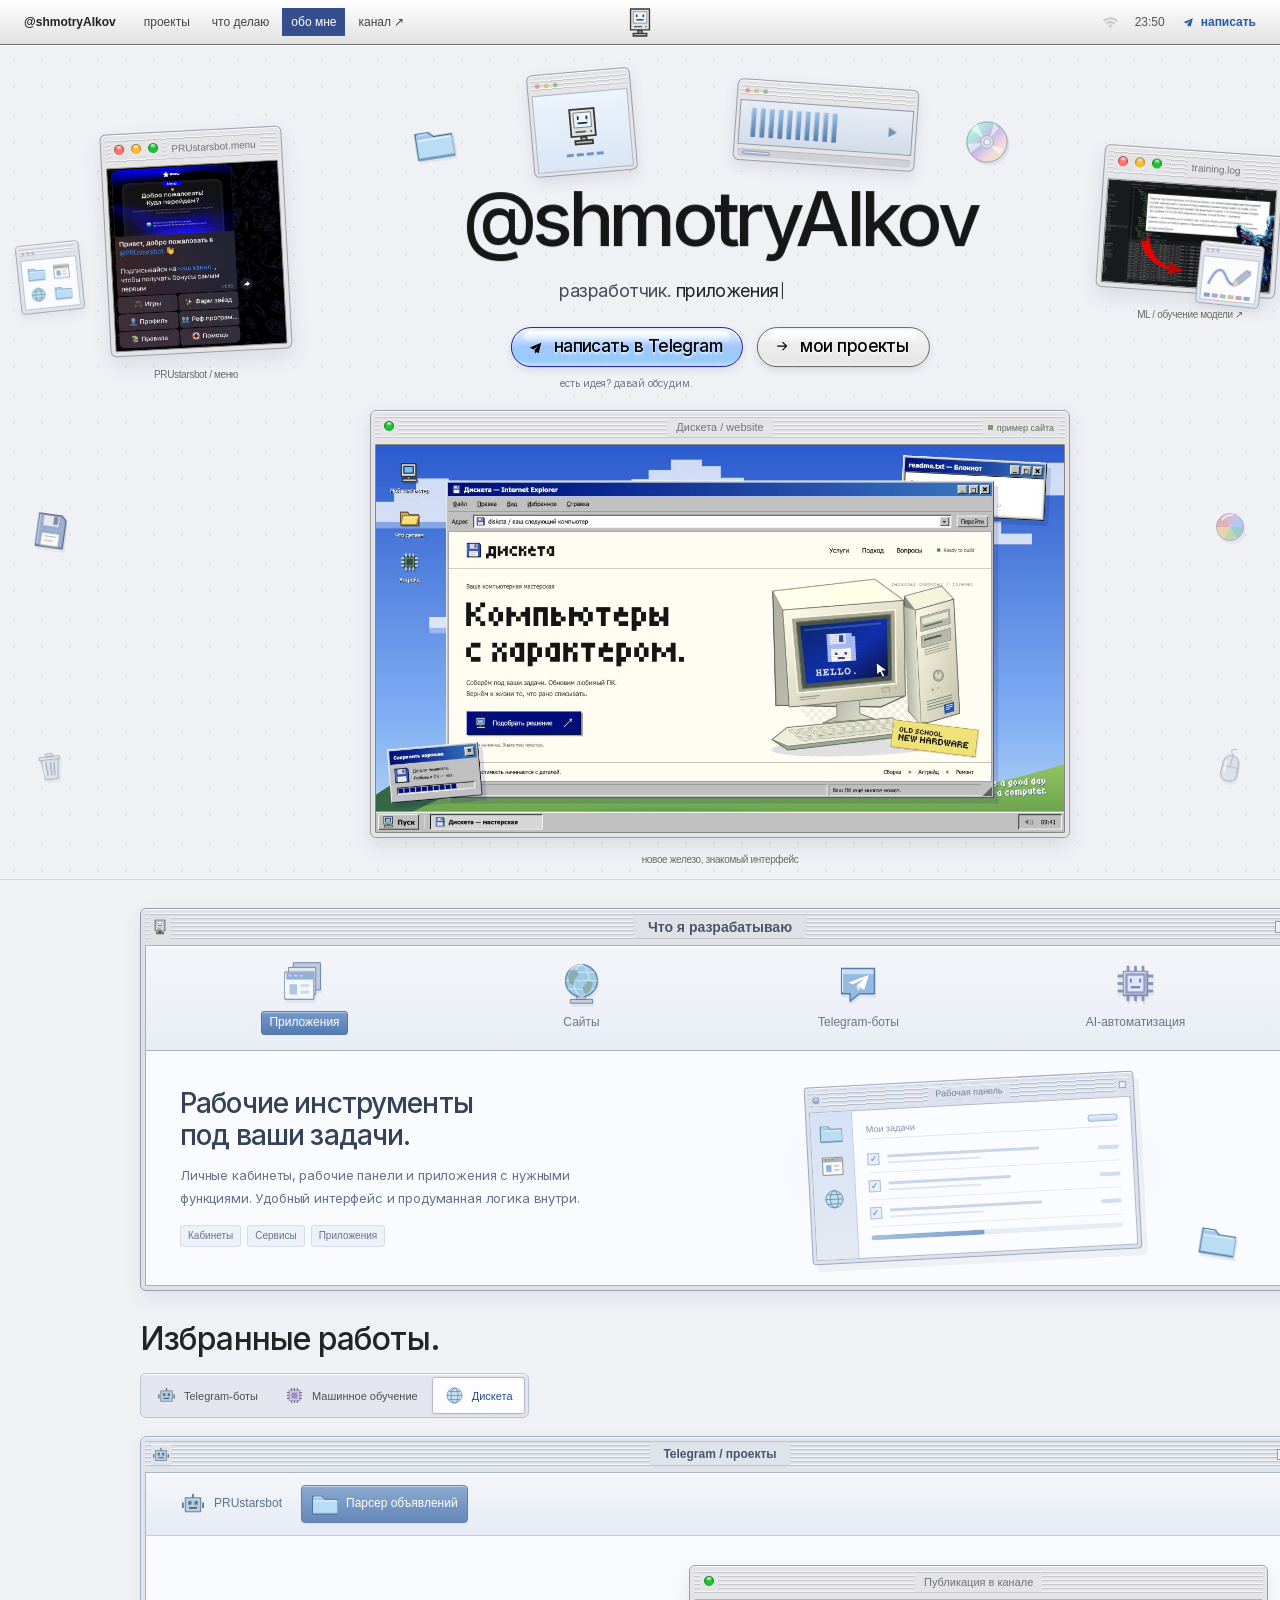
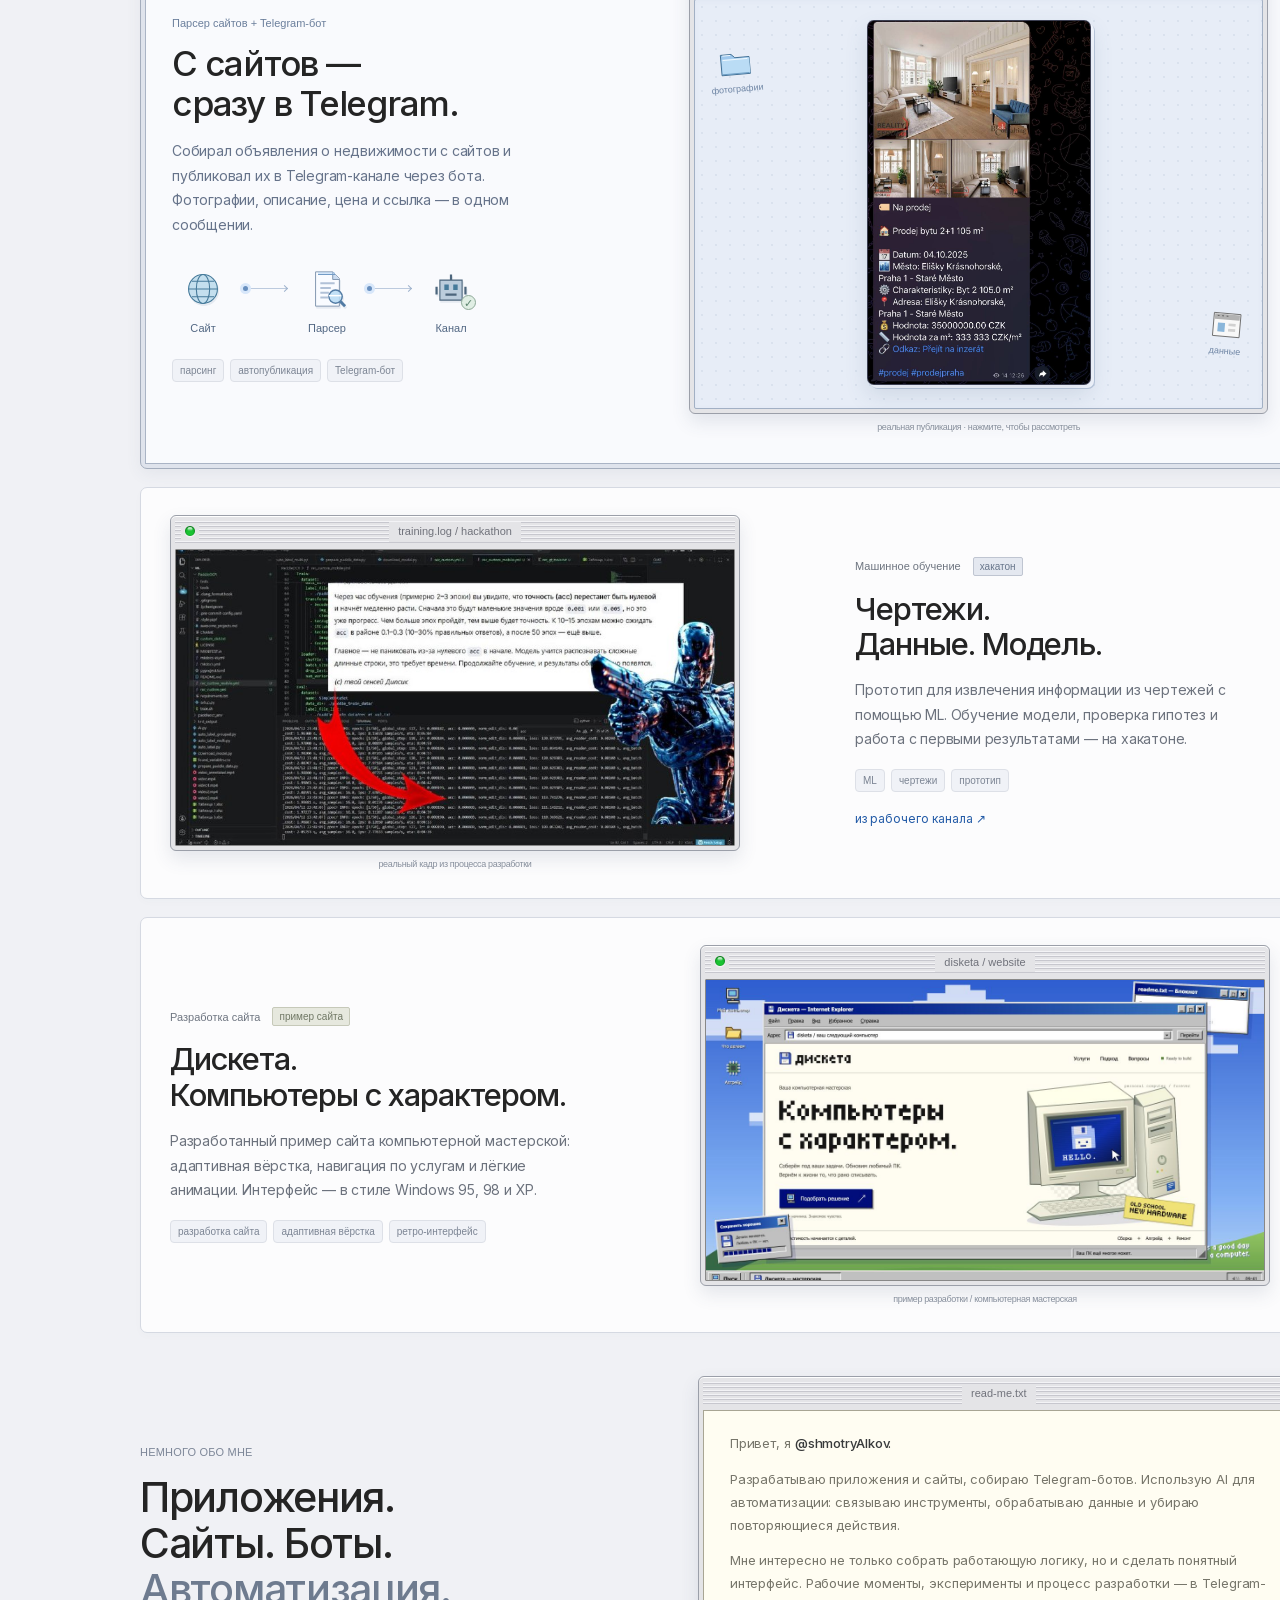
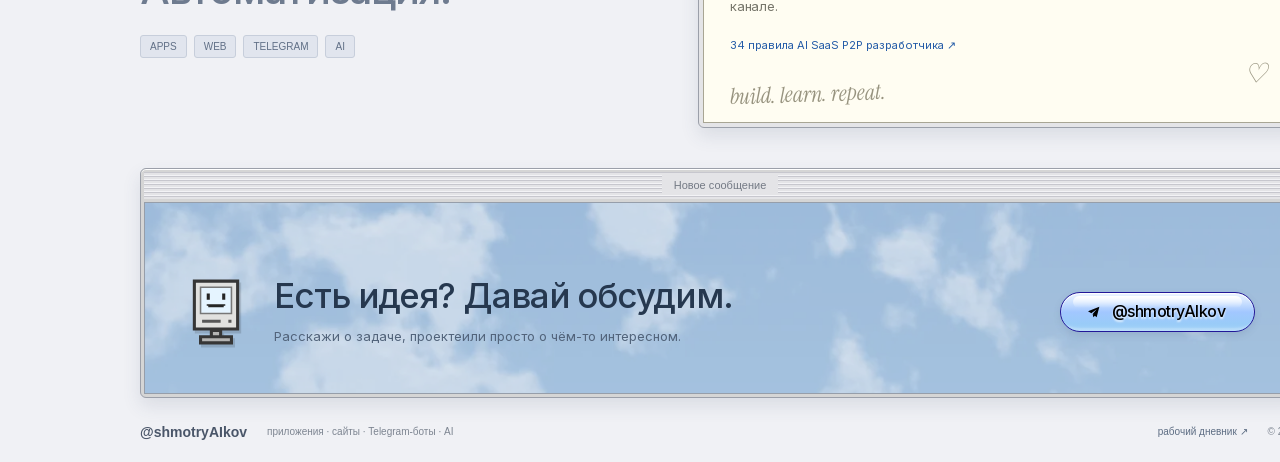
==== index.html @ 0debf9dc "Add listing parser to Telegram portfolio section" ====
<!doctype html>
<html lang="ru" class="inter_c15e96cb-module__0bjUvq__variable geist_mono_42eec60-module__Gb1_vG__variable instrument_serif_a12e2dce-module__PQFJYW__variable">
<head><meta charset="utf-8"><meta name="viewport" content="width=device-width,initial-scale=1"><meta name="theme-color" content="#e7e9ee"><title>@shmotryAIkov — разработчик</title><meta name="description" content="@shmotryAIkov — разработчик приложений, сайтов, Telegram-ботов и AI-автоматизаций. Работы, рабочие кадры и контакты."><link rel="icon" href="assets/dev-mark.svg"><link rel="stylesheet" href="style.css"><link rel="stylesheet" href="portfolio.css?v=telegram-parser"><script>document.documentElement.classList.add('js-reveal');setTimeout(()=>{if(!document.documentElement.dataset.ready)document.documentElement.classList.remove('js-reveal')},3000)</script></head>
<body>
<svg width="0" height="0" aria-hidden="true" style="position:absolute"><defs><symbol id="telegram" viewBox="0 0 24 24"><path d="m3 11 17-7-4 16-6-5 6-7-8 6z" fill="currentColor"/><path d="m10 15 1 5 3-3" fill="currentColor"/></symbol><symbol id="arrow" viewBox="0 0 24 24"><path d="M5 12h14m-6-6 6 6-6 6" fill="none" stroke="currentColor" stroke-width="1.7"/></symbol><symbol id="code" viewBox="0 0 48 31"><path d="m15 7-8 8 8 8m18-16 8 8-8 8M28 3l-8 25" fill="none" stroke="currentColor" stroke-width="3" stroke-linecap="round" stroke-linejoin="round"/></symbol><symbol id="happy-mac" viewBox="0 0 40 44"><path d="M6 2h28v31H6z" fill="#e1e1df" stroke="#363636" stroke-width="2"/><path d="M10 6h20v17H10z" fill="#e5f4ff" stroke="#777"/><path d="M15 10v4m10-4v4m-10 4h10m-10-1v1m10-1v1" stroke="#252525" stroke-width="2"/><path d="M11 28h12m5 0h2" stroke="#575757" stroke-width="2"/><path d="M17 34h6v4h-6zM10 38h20v4H10z" fill="#b4b4b3" stroke="#363636" stroke-width="2"/></symbol><symbol id="mac-folder" viewBox="0 0 36 32"><path d="M2 6h12l4 4h16v19H2z" fill="#9ec8ed" stroke="#38688d"/><path d="M3 11h31v17H3z" fill="#badcf5"/><path d="M4 12h28M4 7h9" stroke="#f3fbff"/><path d="M3 28h30" stroke="#6899c0"/></symbol><symbol id="app-icon" viewBox="0 0 36 32"><path d="M3 3h30v26H3z" fill="#f8f8f8" stroke="#666"/><path d="M4 4h28v6H4z" fill="#b2b2b2"/><path d="M7 6h2m3 0h2m3 0h2" stroke="#555"/><path d="M8 14h8v10H8z" fill="#8ab6da"/><path d="M20 14h8v3h-8zm0 6h8v3h-8z" fill="#d1d1d1"/></symbol><symbol id="web-icon" viewBox="0 0 36 32"><circle cx="18" cy="16" r="13" fill="#c4dfee" stroke="#477b9b"/><ellipse cx="18" cy="16" rx="6" ry="13" fill="none" stroke="#477b9b"/><path d="M5 16h26M8 9h20M8 23h20" stroke="#477b9b"/></symbol><symbol id="bot-icon" viewBox="0 0 36 32"><path d="M8 8h20v18H8z" fill="#bbccdc" stroke="#4c657c"/><path d="M18 3v5M5 14v7m26-7v7" stroke="#4c657c" stroke-width="2"/><path d="M12 12h4v5h-4zm8 0h4v5h-4z" fill="#477b9b"/><path d="M13 21h10" stroke="#4c657c" stroke-width="2"/></symbol><symbol id="ai-icon" viewBox="0 0 36 32"><path d="M9 7h18v18H9z" fill="#cec8e5" stroke="#736592"/><path d="M13 11h10v10H13z" fill="#9b8ebd"/><path d="M13 3v4m5-4v4m5-4v4M13 25v4m5-4v4m5-4v4M5 11h4m-4 5h4m-4 5h4m18-10h4m-4 5h4m-4 5h4" stroke="#736592" stroke-width="2"/></symbol><symbol id="service-apps-icon" viewBox="0 0 48 48"><path d="M12 5h29v29H12z" fill="#bdcbe0" stroke="#6b81a3"/><path d="M7 10h29v29H7z" fill="#e1e5ee" stroke="#768aa8"/><path d="M3 15h31v29H3z" fill="#f5f7fc" stroke="#617b9f"/><path d="M4 16h29v7H4z" fill="#91afd8"/><path d="M7 19h3m3 0h3m3 0h3" stroke="#eaf2ff"/><path d="M8 28h8v11H8z" fill="#aec6e5"/><path d="M20 28h9v3h-9zm0 7h9v3h-9z" fill="#cfd9e8"/><path d="M4 16v26" stroke="#fff"/></symbol>
<symbol id="service-web-icon" viewBox="0 0 48 48"><path d="M19 35h9v6h-9zM12 41h24v4H12z" fill="#c7cfdb" stroke="#6c829e"/><circle cx="24" cy="21" r="17" fill="#9fcae8" stroke="#6284ab" stroke-width="1.5"/><ellipse cx="24" cy="21" rx="8" ry="17" fill="none" stroke="#e2f2fc"/><path d="M7 21h34M10 12h28M10 30h28" stroke="#d4eafb"/><path d="m13 9 6 1 2 5-4 4-1 7-5-2-1-8zm18 12 5 2-2 8-6 5-3-7z" fill="#8cadac"/><path d="M12 10q6-7 13-5" stroke="#fff" fill="none" stroke-width="2" opacity=".6"/></symbol>
<symbol id="service-bot-icon" viewBox="0 0 48 48"><path d="M6 8h35v27H25l-10 8v-8H6z" fill="#94b9e3" stroke="#547cae" stroke-width="1.5"/><path d="M7 9h33v5H7z" fill="#c9dff5"/><path d="m13 23 22-8-5 16-8-5 8-7-12 6z" fill="#fff"/><path d="m22 26 1 6 4-4" fill="#dbeafb"/><path d="M7 9v24" stroke="#ecf6ff"/></symbol>
<symbol id="service-ai-icon" viewBox="0 0 48 48"><path d="M11 11h26v26H11z" fill="#aaa8d0" stroke="#6e6e9d"/><path d="M15 15h18v18H15z" fill="#dfe5fa" stroke="#8189b8"/><path d="M19 19v4m10-4v4m-10 5h10" stroke="#6c7eae" stroke-width="2"/><path d="M16 5v6m8-6v6m8-6v6M16 37v6m8-6v6m8-6v6M5 16h6m-6 8h6m-6 8h6m26-16h6m-6 8h6m-6 8h6" stroke="#8b93b2" stroke-width="3"/><path d="M12 12h24M12 12v24" stroke="#e4e9fc"/></symbol></defs></svg>
<div class="edge-decor edge-left" aria-hidden="true">
<div class="edge-window edge-finder"><div class="edge-title"><i></i><i></i><i></i></div><div class="edge-finder-screen"><svg viewBox="0 0 36 32"><use href="#mac-folder"/></svg><svg viewBox="0 0 36 32"><use href="#app-icon"/></svg><svg viewBox="0 0 36 32"><use href="#web-icon"/></svg><svg viewBox="0 0 36 32"><use href="#mac-folder"/></svg></div></div>
<svg class="edge-icon edge-floppy" viewBox="0 0 40 44"><path d="M5 3h26l5 5v32H5z" fill="#9aaed6" stroke="#566889" stroke-width="1.5"/><path d="M10 4h19v13H10z" fill="#e6e8ed" stroke="#8994a8"/><path d="M22 5h5v9h-5z" fill="#7b88a1"/><path d="M10 24h21v15H10z" fill="#faf9f2" stroke="#8994a8"/><path d="M14 28h13m-13 5h10" stroke="#a3acbc"/><path d="M6 4v34" stroke="#e3eafa"/></svg>
<svg class="edge-icon edge-trash" viewBox="0 0 40 44"><path d="M9 12h23l-3 27H12z" fill="#e0e4eb" stroke="#8e9dad"/><path d="M7 9h27v4H7zM16 5h9v4h-9z" fill="#e9ecf1" stroke="#8e9dad"/><path d="m15 16 1 18m5-18v18m5-18-1 18" stroke="#a6b2c1" stroke-width="2"/><path d="M12 15v20" stroke="#fff"/></svg>
</div>
<div class="edge-decor edge-right" aria-hidden="true">
<div class="edge-window edge-paint"><div class="edge-title"><i></i><i></i><i></i></div><div class="edge-paint-screen"><svg viewBox="0 0 60 38"><path d="M2 2h56v34H2z" fill="#fcfcfd"/><path d="M5 30q11-30 21-10t28-10" fill="none" stroke="#8aa5d5" stroke-width="3"/><path d="m34 30 3-8 13-13 5 5-13 13z" fill="#b2bdd1" stroke="#798ba7"/><path d="m34 30 3-8 5 5z" fill="#e4d6b4"/></svg><span><i></i><i></i><i></i><i></i><i></i><i></i></span></div></div>
<svg class="edge-icon edge-ball" viewBox="0 0 40 40"><defs><clipPath id="edge-ball-circle"><circle cx="20" cy="20" r="17"/></clipPath></defs><g clip-path="url(#edge-ball-circle)"><path d="M20 20 9-2h23z" fill="#d6b8db"/><path d="m20 20 12-22 20 22z" fill="#b5cbeb"/><path d="m20 20 32 0-20 23z" fill="#9dcecf"/><path d="m20 20 12 23H9z" fill="#c1d7ac"/><path d="M20 20 9 43-9 20z" fill="#e4d5ac"/><path d="M20 20-9 20 9-2z" fill="#e1b2b1"/></g><circle cx="20" cy="20" r="17" fill="none" stroke="#a7a9ba"/><path d="M10 11q6-7 14-6" fill="none" stroke="#fff" stroke-width="3" opacity=".6"/></svg>
<svg class="edge-icon edge-mouse" viewBox="0 0 40 48"><path d="M20 10q11 0 11 14v13q0 9-11 9T9 37V24q0-14 11-14z" fill="#dce0e8" stroke="#8d99ad"/><path d="M20 10v16M10 26h20" fill="none" stroke="#a5afbf"/><path d="M20 9q-8-8 4-8" fill="none" stroke="#92a2ba"/><path d="M13 18v16" stroke="#fff" stroke-width="2"/></svg>
</div>
<div class="stage portfolio-stage">
<header class="menubar"><div class="menubar-row"><nav class="portfolio-nav" aria-label="Главное меню"><a href="#" class="nav-brand">@shmotryAIkov</a><a href="#projects">проекты</a><a href="#services">что делаю</a><a href="#about">обо мне</a><a href="https://t.me/chilovuyparen2" target="_blank" rel="noopener">канал ↗</a></nav><button class="logo-link dev-logo" aria-label="На главную"><svg viewBox="0 0 40 44"><use href="#happy-mac"/></svg></button><div class="portfolio-status"><span class="status-wifi" aria-hidden="true"><img src="assets/nav-wifi.svg" alt=""></span><time class="portfolio-clock">00:00</time><a href="https://t.me/shmotryAIkov" target="_blank" rel="noopener"><svg viewBox="0 0 24 24"><use href="#telegram"/></svg> написать</a><button class="portfolio-menu" aria-label="Открыть меню" aria-expanded="false"><span></span><span></span></button></div></div><nav class="portfolio-mobile-nav" aria-label="Мобильное меню" hidden><a href="#projects">Проекты</a><a href="#services">Что разрабатываю</a><a href="#about">Обо мне</a><a href="https://t.me/chilovuyparen2" target="_blank" rel="noopener">Telegram-канал ↗</a></nav></header>
<main>
<section class="hero portfolio-hero" aria-labelledby="hero-title"><div class="abs ambient-decor ambient-mac" aria-hidden="true"><div class="win"><div class="ambient-title"><i></i><i></i><i></i></div><div class="ambient-mac-screen"><svg viewBox="0 0 40 44"><use href="#happy-mac"/></svg><span class="ambient-boot"><i></i><i></i><i></i><i></i></span></div></div></div>
<div class="abs ambient-decor ambient-player" aria-hidden="true"><div class="win"><div class="ambient-title"><i></i><i></i><i></i></div><div class="ambient-player-screen"><div class="ambient-equalizer"><i></i><i></i><i></i><i></i><i></i><i></i><i></i><i></i><i></i><i></i></div><svg class="ambient-play" viewBox="0 0 24 24"><path d="m8 5 11 7-11 7z" fill="currentColor"/></svg></div><div class="ambient-player-track"><i></i></div></div></div>
<div class="abs ambient-decor ambient-folder" aria-hidden="true"><svg viewBox="0 0 36 32"><use href="#mac-folder"/></svg></div>
<div class="abs ambient-decor ambient-disc" aria-hidden="true"><svg viewBox="0 0 48 48"><defs><linearGradient id="disc-rainbow" x1="0" y1="0" x2="1" y2="1"><stop stop-color="#eef4ff"/><stop offset=".23" stop-color="#b3eadb"/><stop offset=".46" stop-color="#c1b8e7"/><stop offset=".7" stop-color="#f3d9dc"/><stop offset="1" stop-color="#e2e9bc"/></linearGradient></defs><circle cx="24" cy="24" r="22" fill="url(#disc-rainbow)" stroke="#8e9eae"/><path d="m7 10 14 11-8-17m24 34-10-11 15 4M3 26l17-1L6 36m21-16 5-17 5 6z" fill="#fff" opacity=".55"/><circle cx="24" cy="24" r="7" fill="#d5deea" stroke="#a6b2c0"/><circle cx="24" cy="24" r="3.5" fill="#f0f1f5" stroke="#a6b2c0"/></svg></div>
<div class="abs photo-window win-wrap portfolio-float float-ml" style="left:105px;top:85px" data-drag><div class="win"><div class="bar"><div class="dots"><button data-close aria-label="Закрыть окно PRUstarsbot / меню"><img src="assets/win-close.png" alt=""></button><button data-minimize aria-label="Свернуть окно PRUstarsbot / меню"><img src="assets/win-min.png" alt=""></button><button data-photo="assets/pru-menu.jpg" data-title="PRUstarsbot / меню" aria-label="Увеличить: PRUstarsbot / меню"><img src="assets/win-zoom.png" alt=""></button></div><span>PRUstarsbot.menu</span></div><button class="screen photo-trigger" data-photo="assets/pru-menu.jpg" data-title="PRUstarsbot / меню" aria-label="Открыть фото: PRUstarsbot / меню"><img src="assets/pru-menu.jpg" alt="PRUstarsbot / меню"></button></div><span class="win-caption">PRUstarsbot / меню</span></div><div class="abs photo-window win-wrap portfolio-float float-mcp" style="left:1100px;top:105px" data-drag><div class="win"><div class="bar"><div class="dots"><button data-close aria-label="Закрыть окно ML / обучение модели"><img src="assets/win-close.png" alt=""></button><button data-minimize aria-label="Свернуть окно ML / обучение модели"><img src="assets/win-min.png" alt=""></button><button data-photo="assets/work-494.jpg" data-title="ML / обучение модели" data-source="https://t.me/chilovuyparen2/494" aria-label="Увеличить: ML / обучение модели"><img src="assets/win-zoom.png" alt=""></button></div><span>training.log</span></div><button class="screen photo-trigger" data-photo="assets/work-494.jpg" data-title="ML / обучение модели" data-source="https://t.me/chilovuyparen2/494" aria-label="Открыть фото: ML / обучение модели"><img src="assets/work-494.jpg" alt="ML / обучение модели"></button></div><a class="win-caption" href="https://t.me/chilovuyparen2/494" target="_blank" rel="noopener">ML / обучение модели ↗</a></div>




  <div class="abs headline-wrap no-fade portfolio-headline" id="hero-center" style="left:50%;top:240px;transform:translate(-50%,-50%)"><div class="head-group"><h1 class="headline" id="hero-title">@shmotryAIkov</h1><p class="subtitle">разработчик. <span class="typing-role" aria-hidden="true">приложения</span><span class="sr-only">Приложения, сайты, Telegram-боты и AI-автоматизация.</span></p></div><div class="btns"><div class="btn-col"><a class="btn mac" href="https://t.me/shmotryAIkov" target="_blank" rel="noopener"><div class="gloss no-drag"></div><svg class="ico" viewBox="0 0 24 24"><use href="#telegram"/></svg><span>написать в Telegram</span></a><p class="portfolio-button-note">есть идея? давай обсудим.</p></div><a class="btn os-win" href="#projects"><div class="gloss no-drag"></div><svg class="ico" viewBox="0 0 24 24"><use href="#arrow"/></svg><span>мои проекты</span></a></div></div>
  <div class="abs win-wrap no-fade project-feature showcase-feature" id="big-video" style="left:370px;top:365px;width:700px"><div class="win"><div class="bar workbench-bar"><div class="dots"><button data-photo="assets/disketa-preview.jpg" data-title="Дискета — сайт компьютерной мастерской" aria-label="Увеличить: Дискета — сайт компьютерной мастерской"><img src="assets/win-zoom.png" alt=""></button></div><span>Дискета / website</span><span class="project-status"><i></i>пример сайта</span></div><button class="showcase-screen photo-trigger" data-photo="assets/disketa-preview.jpg" data-title="Дискета — сайт компьютерной мастерской" aria-label="Увеличить превью сайта Дискета"><img src="assets/disketa-preview.jpg" width="1280" height="720" alt="Сайт компьютерной мастерской Дискета: окна Windows и бежевый CRT-компьютер"></button></div><span class="win-caption">новое железо, знакомый интерфейс</span></div>



</section>
<section class="services-section" id="services" aria-labelledby="services-title"><div class="portfolio-section"><div class="service-console reveal-group">
<div class="console-title"><svg viewBox="0 0 40 44" aria-hidden="true"><use href="#happy-mac"/></svg><h2 id="services-title">Что я разрабатываю</h2><span aria-hidden="true"></span></div>
<div class="service-tabs" role="tablist" aria-label="Направления разработки">
<button id="service-tab-apps" role="tab" aria-selected="true" aria-controls="service-apps" tabindex="0" data-service="apps"><svg viewBox="0 0 48 48" aria-hidden="true"><use href="#service-apps-icon"/></svg><span>Приложения</span></button>
<button id="service-tab-web" role="tab" aria-selected="false" aria-controls="service-web" tabindex="-1" data-service="web"><svg viewBox="0 0 48 48" aria-hidden="true"><use href="#service-web-icon"/></svg><span>Сайты</span></button>
<button id="service-tab-bots" role="tab" aria-selected="false" aria-controls="service-bots" tabindex="-1" data-service="bots"><svg viewBox="0 0 48 48" aria-hidden="true"><use href="#service-bot-icon"/></svg><span>Telegram-боты</span></button>
<button id="service-tab-ai" role="tab" aria-selected="false" aria-controls="service-ai" tabindex="-1" data-service="ai"><svg viewBox="0 0 48 48" aria-hidden="true"><use href="#service-ai-icon"/></svg><span>AI-автоматизация</span></button>
</div>
<div class="service-panels">
<div class="service-panel" id="service-apps" role="tabpanel" aria-labelledby="service-tab-apps" tabindex="0"><div class="service-description"><h3>Рабочие инструменты<br> под ваши задачи.</h3><p>Личные кабинеты, рабочие панели и приложения с нужными функциями. Удобный интерфейс и продуманная логика внутри.</p><div class="service-examples"><span>Кабинеты</span><span>Сервисы</span><span>Приложения</span></div></div><div class="service-art service-art-apps" aria-hidden="true"><div class="service-mini-window app-mini"><div class="service-mini-title"><i></i><span>Рабочая панель</span><b></b></div><div class="app-mini-body"><aside><svg viewBox="0 0 36 32"><use href="#mac-folder"/></svg><svg viewBox="0 0 36 32"><use href="#app-icon"/></svg><svg viewBox="0 0 36 32"><use href="#web-icon"/></svg></aside><div class="app-mini-content"><div class="app-mini-toolbar"><span>Мои задачи</span><i></i></div><div class="app-mini-row"><b>✓</b><span><i></i><i></i></span><em></em></div><div class="app-mini-row"><b>✓</b><span><i></i><i></i></span><em></em></div><div class="app-mini-row"><b>✓</b><span><i></i><i></i></span><em></em></div><div class="app-mini-progress"><i></i></div></div></div></div><svg class="service-floating-icon" viewBox="0 0 36 32"><use href="#mac-folder"/></svg></div></div>
<div class="service-panel" id="service-web" role="tabpanel" aria-labelledby="service-tab-web" tabindex="0" hidden><div class="service-description"><h3>От визитки<br> до рабочего сервиса.</h3><p>Разрабатываю сайты, лендинги и веб-сервисы. Понятная навигация, адаптация под телефон и внимание к деталям.</p><div class="service-examples"><span>Сайты</span><span>Лендинги</span><span>Веб-сервисы</span></div></div><div class="service-art service-art-web" aria-hidden="true"><div class="service-mini-window web-mini"><div class="service-mini-title"><i></i><span>website.html</span><b></b></div><div class="web-mini-address"><span>www.</span><i></i></div><div class="web-mini-page"><div class="web-mini-nav"><b>web.</b><span></span><span></span><span></span></div><div class="web-mini-hero"><div><strong>hello,<br> web.</strong><span></span><i></i></div><svg viewBox="0 0 40 44"><use href="#happy-mac"/></svg></div><div class="web-mini-footer"><i></i><i></i><i></i></div></div><img class="service-preview-cursor" src="assets/mac-pointer.svg" alt=""></div></div></div>
<div class="service-panel" id="service-bots" role="tabpanel" aria-labelledby="service-tab-bots" tabindex="0" hidden><div class="service-description"><h3>Всё нужное —<br> прямо в Telegram.</h3><p>Боты для заявок, уведомлений и автоматической публикации данных. Помогают общаться с клиентами и связывают ваши сервисы.</p><div class="service-examples"><span>Заявки</span><span>Уведомления</span><span>Интеграции</span></div></div><div class="service-art service-art-bots" aria-hidden="true"><div class="service-mini-window bot-mini"><div class="service-mini-title"><i></i><span>Telegram</span><b></b></div><div class="bot-mini-chat"><div class="bot-mini-message incoming"><svg viewBox="0 0 24 24"><use href="#telegram"/></svg><span>Новая заявка</span></div><div class="bot-mini-message outgoing"><span>Принято.<br> Передал в работу.</span><b>✓✓</b></div><div class="bot-mini-typing"><i></i><i></i><i></i></div></div><div class="bot-mini-input"><span></span><svg viewBox="0 0 24 24"><use href="#telegram"/></svg></div></div><svg class="service-floating-icon bot-floating" viewBox="0 0 48 48"><use href="#service-bot-icon"/></svg></div></div>
<div class="service-panel" id="service-ai" role="tabpanel" aria-labelledby="service-tab-ai" tabindex="0" hidden><div class="service-description"><h3>Документы и данные —<br> без ручной рутины.</h3><p>Связываю инструменты, обрабатываю документы и автоматизирую повторяющиеся действия с помощью AI.</p><div class="service-examples"><span>Документы</span><span>Данные</span><span>Автоматизация</span></div></div><div class="service-art service-art-ai" aria-hidden="true"><div class="service-mini-window ai-mini"><div class="service-mini-title"><i></i><span>Автоматизация</span><b></b></div><div class="ai-mini-flow"><div class="ai-flow-node"><svg viewBox="0 0 40 44"><path d="M8 3h18l7 7v30H8z" fill="#fffefa" stroke="#879ab5"/><path d="M26 3v8h7" fill="#dce6f3" stroke="#879ab5"/><path d="M13 17h15m-15 5h15m-15 5h10m-10 5h13" stroke="#abc0d9" stroke-width="2"/></svg><span>Файл</span></div><i class="ai-flow-line"></i><div class="ai-flow-node ai-processing"><svg viewBox="0 0 48 48"><use href="#service-ai-icon"/></svg><span>AI</span></div><i class="ai-flow-line"></i><div class="ai-flow-node"><svg viewBox="0 0 36 32"><use href="#mac-folder"/></svg><span>Готово</span><b>✓</b></div></div><div class="ai-mini-status"><span></span><i></i><i></i><i></i></div></div></div></div>
</div></div></div></section><section class="portfolio-section projects-section" id="projects"><div class="section-intro reveal-group"><span class="section-label will-reveal">Работы</span><h2 class="will-reveal">Избранные работы.</h2></div><nav class="project-shortcuts" aria-label="Перейти к работе"><a href="#telegram-work"><svg viewBox="0 0 36 32"><use href="#bot-icon"/></svg>Telegram-боты</a><a href="#ml-work"><svg viewBox="0 0 36 32"><use href="#ai-icon"/></svg>Машинное обучение</a><a href="#website-work"><svg viewBox="0 0 36 32"><use href="#web-icon"/></svg>Дискета</a></nav><article class="case-row work-row bot-work telegram-case reveal-group" id="telegram-work">
<div class="telegram-case-title"><svg viewBox="0 0 36 32" aria-hidden="true"><use href="#bot-icon"/></svg><span>Telegram / проекты</span><i aria-hidden="true"></i></div>
<div class="telegram-project-tabs" role="tablist" aria-label="Проекты Telegram-ботов">
<button id="tg-tab-pru" role="tab" aria-selected="false" aria-controls="tg-project-pru" tabindex="-1" data-telegram-tab><svg viewBox="0 0 36 32" aria-hidden="true"><use href="#bot-icon"/></svg><span>PRUstarsbot</span></button>
<button id="tg-tab-parser" role="tab" aria-selected="true" aria-controls="tg-project-parser" tabindex="0" data-telegram-tab><svg viewBox="0 0 36 32" aria-hidden="true"><use href="#mac-folder"/></svg><span>Парсер объявлений</span></button>
</div>
<div class="telegram-project-panel" id="tg-project-pru" role="tabpanel" aria-labelledby="tg-tab-pru" tabindex="0" hidden><div class="case-copy will-reveal"><div class="case-meta"><span>Telegram-бот</span></div><h3>PRUstarsbot.<br>Интерфейс внутри Telegram.</h3><p>Главное меню, профиль, реферальная программа и экран пополнения баланса. На скриншотах — интерфейс бота и выбор способов оплаты: TON, Telegram Stars, CryptoBot и рубли.</p><div class="case-tags"><span>Telegram</span><span>Stars</span><span>интерфейс бота</span></div><a class="case-source" href="https://t.me/PRUstarsbot" target="_blank" rel="noopener">@PRUstarsbot ↗</a></div><div class="case-visual will-reveal"><div class="win telegram-work-window"><div class="bar"><span>PRUstarsbot / menu & payments</span></div><div class="telegram-photo-pair"><button class="bot-shot bot-shot-menu" data-photo="assets/pru-menu.jpg" data-title="PRUstarsbot — главное меню" data-source="https://t.me/PRUstarsbot" data-source-label="открыть PRUstarsbot ↗" aria-label="Увеличить главное меню PRUstarsbot"><img src="assets/pru-menu.jpg" width="1191" height="1280" loading="lazy" decoding="async" alt="Реальный скриншот главного меню PRUstarsbot: игры, профиль, реферальная программа и помощь"></button><button class="bot-shot bot-shot-payments" data-photo="assets/pru-payments.jpg" data-title="PRUstarsbot — пополнение баланса" data-source="https://t.me/PRUstarsbot" data-source-label="открыть PRUstarsbot ↗" aria-label="Увеличить экран пополнения PRUstarsbot"><img src="assets/pru-payments.jpg" width="832" height="1280" loading="lazy" decoding="async" alt="Реальный скриншот экрана выбора способа оплаты PRUstarsbot"></button></div></div><span class="win-caption">главное меню и пополнение баланса · нажмите, чтобы увеличить</span></div></div>
<div class="telegram-project-panel" id="tg-project-parser" role="tabpanel" aria-labelledby="tg-tab-parser" tabindex="0">
<div class="case-copy will-reveal">
<div class="case-meta"><span>Парсер сайтов + Telegram-бот</span></div>
<h3>С сайтов —<br>сразу в Telegram.</h3>
<p>Собирал объявления о недвижимости с сайтов и публиковал их в Telegram-канале через бота. Фотографии, описание, цена и ссылка — в одном сообщении.</p>
<div class="parser-flow scraper-motion" role="img" aria-label="Как работает проект: сайт, сбор данных парсером, публикация ботом в Telegram-канале">
<div class="parser-flow-node"><div class="parser-node-icon"><svg viewBox="0 0 36 32" aria-hidden="true"><use href="#web-icon"/></svg></div><span>Сайт</span></div>
<span class="parser-flow-wire" aria-hidden="true"><i></i></span>
<div class="parser-flow-node parser-engine"><div class="parser-node-icon"><svg viewBox="0 0 40 42" aria-hidden="true"><path d="M8 3h18l7 7v29H8z" fill="#f9fbff" stroke="#7f93ad"/><path d="M26 3v8h7" fill="#cbdcf2" stroke="#7f93ad"/><path d="M13 15h15m-15 5h11m-11 5h9m-9 5h8" stroke="#b1c1d7" stroke-width="2"/><circle cx="29" cy="29" r="7" fill="#b8dbf5" fill-opacity=".85" stroke="#527ba4" stroke-width="1.5"/><path d="m34 34 5 5" stroke="#527ba4" stroke-width="3"/><path d="M22 28h13" stroke="#fff" stroke-width="1.5" class="parser-scan"/></svg></div><span>Парсер</span></div>
<span class="parser-flow-wire" aria-hidden="true"><i></i></span>
<div class="parser-flow-node parser-destination"><div class="parser-node-icon"><svg viewBox="0 0 36 32" aria-hidden="true"><use href="#bot-icon"/></svg><b aria-hidden="true">✓</b></div><span>Канал</span></div>
</div>
<div class="case-tags"><span>парсинг</span><span>автопубликация</span><span>Telegram-бот</span></div>
</div>
<div class="case-visual will-reveal">
<div class="win parser-result-window"><div class="bar"><div class="dots"><button data-photo="assets/parser-listing.jpg" data-title="Парсер объявлений — публикация в Telegram-канале" aria-label="Увеличить публикацию парсера"><img src="assets/win-zoom.png" alt=""></button></div><span>Публикация в канале</span></div>
<div class="parser-preview-well">
<div class="parser-file-label parser-file-photos" aria-hidden="true"><svg viewBox="0 0 36 32"><use href="#mac-folder"/></svg><span>фотографии</span></div>
<button class="parser-preview-button" data-photo="assets/parser-listing.jpg" data-title="Парсер объявлений — публикация в Telegram-канале" aria-label="Открыть скриншот объявления в Telegram"><img src="assets/parser-listing.jpg" width="783" height="1280" loading="lazy" decoding="async" alt="Результат работы парсера: пост в Telegram-канале с фотографиями квартиры, описанием, ценой и ссылкой на объявление"></button>
<div class="parser-file-label parser-file-data" aria-hidden="true"><svg viewBox="0 0 36 32"><use href="#app-icon"/></svg><span>данные</span></div>
</div></div>
<span class="win-caption">реальная публикация · нажмите, чтобы рассмотреть</span>
</div>
</div>
</article><article class="case-row reverse work-row reveal-group" id="ml-work"><div class="case-copy will-reveal"><div class="case-meta"><span>Машинное обучение</span><span class="case-badge">хакатон</span></div><h3>Чертежи.<br>Данные. Модель.</h3><p>Прототип для извлечения информации из чертежей с помощью ML. Обучение модели, проверка гипотез и работа с первыми результатами — на хакатоне.</p><div class="case-tags"><span>ML</span><span>чертежи</span><span>прототип</span></div><a class="case-source" href="https://t.me/chilovuyparen2/494" target="_blank" rel="noopener">из рабочего канала ↗</a></div><div class="case-visual will-reveal"><div class="win"><div class="bar"><div class="dots"><button data-photo="assets/work-494.jpg" data-title="ML — обучение модели" data-source="https://t.me/chilovuyparen2/494" aria-label="Увеличить: ML — обучение модели"><img src="assets/win-zoom.png" alt=""></button></div><span>training.log / hackathon</span></div><button class="case-photo" data-photo="assets/work-494.jpg" data-title="ML — обучение модели" data-source="https://t.me/chilovuyparen2/494" aria-label="Открыть фото ML-работы"><img src="assets/work-494.jpg" width="800" height="424" loading="lazy" decoding="async" alt="Оригинальный рабочий кадр: обучение ML-модели на хакатоне"></button></div><span class="win-caption">реальный кадр из процесса разработки</span></div></article><article class="case-row work-row reveal-group" id="website-work"><div class="case-copy will-reveal"><div class="case-meta"><span>Разработка сайта</span><span class="case-badge design-badge">пример сайта</span></div><h3>Дискета.<br>Компьютеры с характером.</h3><p>Разработанный пример сайта компьютерной мастерской: адаптивная вёрстка, навигация по услугам и лёгкие анимации. Интерфейс — в стиле Windows 95, 98 и XP.</p><div class="case-tags"><span>разработка сайта</span><span>адаптивная вёрстка</span><span>ретро-интерфейс</span></div></div><div class="case-visual will-reveal"><div class="win"><div class="bar"><div class="dots"><button data-photo="assets/disketa-preview.jpg" data-title="Дискета — сайт компьютерной мастерской" aria-label="Увеличить: Дискета — сайт компьютерной мастерской"><img src="assets/win-zoom.png" alt=""></button></div><span>disketa / website</span></div><button class="case-photo retro-case-photo" data-photo="assets/disketa-preview.jpg" data-title="Дискета — сайт компьютерной мастерской" aria-label="Увеличить превью сайта Дискета"><img src="assets/disketa-preview.jpg" width="1280" height="720" loading="lazy" decoding="async" alt="Сайт Дискета в стиле Windows 95, 98 и XP"></button></div><span class="win-caption">пример разработки / компьютерная мастерская</span></div></article></section><section class="portfolio-section about-section" id="about"><div class="about-layout reveal-group"><div class="about-heading will-reveal"><span class="section-label">НЕМНОГО ОБО МНЕ</span><h2>Приложения.<br>Сайты. Боты.<br><span>Автоматизация.</span></h2><div class="about-stack"><span>APPS</span><span>WEB</span><span>TELEGRAM</span><span>AI</span></div></div><div class="about-note win will-reveal"><div class="bar"><span>read-me.txt</span></div><div class="about-note-content"><p>Привет, я <strong>@shmotryAIkov.</strong></p><p>Разрабатываю приложения и сайты, собираю Telegram-ботов. Использую AI для автоматизации: связываю инструменты, обрабатываю данные и убираю повторяющиеся действия.</p><p>Мне интересно не только собрать работающую логику, но и сделать понятный интерфейс. Рабочие моменты, эксперименты и процесс разработки — в Telegram-канале.</p><a href="https://t.me/chilovuyparen2" target="_blank" rel="noopener">34 правила AI SaaS P2P разработчика ↗</a><span class="note-signature">build. learn. repeat. <b>♡</b></span></div></div></div></section>
<section class="contact-section reveal-group" id="contact"><div class="contact-title"><span>Новое сообщение</span><img src="assets/win-zoom.png" alt=""></div><div class="contact-sky" aria-hidden="true"></div><div class="contact-content"><svg class="contact-mac will-reveal" viewBox="0 0 40 44" aria-hidden="true"><use href="#happy-mac"/></svg><span class="section-label will-reveal">НАЧНЁМ С «ПРИВЕТ»</span><h2 class="will-reveal">Есть идея?<br> Давай обсудим.</h2><p class="will-reveal">Расскажи о задаче, проекте<br>или просто о чём-то интересном.</p><a class="btn mac will-reveal" href="https://t.me/shmotryAIkov" target="_blank" rel="noopener"><div class="gloss"></div><svg class="ico" viewBox="0 0 24 24"><use href="#telegram"/></svg><span>@shmotryAIkov</span></a></div></section>
</main><footer class="portfolio-footer"><a href="#">@shmotryAIkov</a><span>приложения · сайты · Telegram-боты · AI</span><a href="https://t.me/chilovuyparen2" target="_blank" rel="noopener">рабочий дневник ↗</a><span>© 2026</span></footer>
</div><script src="portfolio.js?v=telegram-parser" defer></script>
</body></html>
---- style.css ----
@font-face{font-family:Inter;font-style:normal;font-weight:100 900;font-display:swap;src:url(assets/2c55a0e60120577a-s.0-dom-5bn10r2.woff2)format("woff2");unicode-range:U+460-52F,U+1C80-1C8A,U+20B4,U+2DE0-2DFF,U+A640-A69F,U+FE2E-FE2F}@font-face{font-family:Inter;font-style:normal;font-weight:100 900;font-display:swap;src:url(assets/9c72aa0f40e4eef8-s.1y4-pdgsjb-pw.woff2)format("woff2");unicode-range:U+301,U+400-45F,U+490-491,U+4B0-4B1,U+2116}@font-face{font-family:Inter;font-style:normal;font-weight:100 900;font-display:swap;src:url(assets/ad66f9afd8947f86-s.3lvt2whj97whp.woff2)format("woff2");unicode-range:U+1F??}@font-face{font-family:Inter;font-style:normal;font-weight:100 900;font-display:swap;src:url(assets/5476f68d60460930-s.2uwcyprjm3xu3.woff2)format("woff2");unicode-range:U+370-377,U+37A-37F,U+384-38A,U+38C,U+38E-3A1,U+3A3-3FF}@font-face{font-family:Inter;font-style:normal;font-weight:100 900;font-display:swap;src:url(assets/2bbe8d2671613f1f-s.0k62hbripvv8p.woff2)format("woff2");unicode-range:U+102-103,U+110-111,U+128-129,U+168-169,U+1A0-1A1,U+1AF-1B0,U+300-301,U+303-304,U+308-309,U+323,U+329,U+1EA0-1EF9,U+20AB}@font-face{font-family:Inter;font-style:normal;font-weight:100 900;font-display:swap;src:url(assets/1bffadaabf893a1e-s.3-6t-g6q0vh0a.woff2)format("woff2");unicode-range:U+100-2BA,U+2BD-2C5,U+2C7-2CC,U+2CE-2D7,U+2DD-2FF,U+304,U+308,U+329,U+1D00-1DBF,U+1E00-1E9F,U+1EF2-1EFF,U+2020,U+20A0-20AB,U+20AD-20C4,U+2113,U+2C60-2C7F,U+A720-A7FF}@font-face{font-family:Inter;font-style:normal;font-weight:100 900;font-display:swap;src:url(assets/83afe278b6a6bb3c-s.p.2bn3s6zvc0dyp.woff2)format("woff2");unicode-range:U+??,U+131,U+152-153,U+2BB-2BC,U+2C6,U+2DA,U+2DC,U+304,U+308,U+329,U+2000-206F,U+20AC,U+2122,U+2191,U+2193,U+2212,U+2215,U+FEFF,U+FFFD}@font-face{font-family:Inter Fallback;src:local(Arial);ascent-override:90.44%;descent-override:22.52%;line-gap-override:0.0%;size-adjust:107.12%}.inter_c15e96cb-module__0bjUvq__className{font-family:Inter,Inter Fallback;font-style:normal}.inter_c15e96cb-module__0bjUvq__variable{--font-inter:"Inter", "Inter Fallback"}
@font-face{font-family:Geist Mono;font-style:normal;font-weight:100 900;font-display:swap;src:url(assets/5ce348bf30bf5439-s.31988l_ccedte.woff2)format("woff2");unicode-range:U+460-52F,U+1C80-1C8A,U+20B4,U+2DE0-2DFF,U+A640-A69F,U+FE2E-FE2F}@font-face{font-family:Geist Mono;font-style:normal;font-weight:100 900;font-display:swap;src:url(assets/4fa387ec64143e14-s.2tuy5pz7dlieh.woff2)format("woff2");unicode-range:U+301,U+400-45F,U+490-491,U+4B0-4B1,U+2116}@font-face{font-family:Geist Mono;font-style:normal;font-weight:100 900;font-display:swap;src:url(assets/6306c77e7c8268e4-s.2dbetqa9o8jxf.woff2)format("woff2");unicode-range:U+2000-2001,U+2004-2008,U+200A,U+23B8-23BD,U+2500-259F}@font-face{font-family:Geist Mono;font-style:normal;font-weight:100 900;font-display:swap;src:url(assets/7d817b4c03b0c5f1-s.1uyisp29ctx0d.woff2)format("woff2");unicode-range:U+102-103,U+110-111,U+128-129,U+168-169,U+1A0-1A1,U+1AF-1B0,U+300-301,U+303-304,U+308-309,U+323,U+329,U+1EA0-1EF9,U+20AB}@font-face{font-family:Geist Mono;font-style:normal;font-weight:100 900;font-display:swap;src:url(assets/bbc41e54d2fcbd21-s.1rgnod-3esatf.woff2)format("woff2");unicode-range:U+100-2BA,U+2BD-2C5,U+2C7-2CC,U+2CE-2D7,U+2DD-2FF,U+304,U+308,U+329,U+1D00-1DBF,U+1E00-1E9F,U+1EF2-1EFF,U+2020,U+20A0-20AB,U+20AD-20C4,U+2113,U+2C60-2C7F,U+A720-A7FF}@font-face{font-family:Geist Mono;font-style:normal;font-weight:100 900;font-display:swap;src:url(assets/797e433ab948586e-s.p.0r6juujl39pe6.woff2)format("woff2");unicode-range:U+??,U+131,U+152-153,U+2BB-2BC,U+2C6,U+2DA,U+2DC,U+304,U+308,U+329,U+2000-206F,U+20AC,U+2122,U+2191,U+2193,U+2212,U+2215,U+FEFF,U+FFFD}@font-face{font-family:Geist Mono Fallback;src:local(Arial);ascent-override:74.67%;descent-override:21.92%;line-gap-override:0.0%;size-adjust:134.59%}.geist_mono_42eec60-module__Gb1_vG__className{font-family:Geist Mono,Geist Mono Fallback;font-style:normal}.geist_mono_42eec60-module__Gb1_vG__variable{--font-geist-mono:"Geist Mono", "Geist Mono Fallback"}
@font-face{font-family:Instrument Serif;font-style:italic;font-weight:400;font-display:swap;src:url(assets/fc0a7394b875fa43-s.2ytmazkdrg7t9.woff2)format("woff2");unicode-range:U+100-2BA,U+2BD-2C5,U+2C7-2CC,U+2CE-2D7,U+2DD-2FF,U+304,U+308,U+329,U+1D00-1DBF,U+1E00-1E9F,U+1EF2-1EFF,U+2020,U+20A0-20AB,U+20AD-20C4,U+2113,U+2C60-2C7F,U+A720-A7FF}@font-face{font-family:Instrument Serif;font-style:italic;font-weight:400;font-display:swap;src:url(assets/7ebf22b5a21034f8-s.p.3j3877k49yy0l.woff2)format("woff2");unicode-range:U+??,U+131,U+152-153,U+2BB-2BC,U+2C6,U+2DA,U+2DC,U+304,U+308,U+329,U+2000-206F,U+20AC,U+2122,U+2191,U+2193,U+2212,U+2215,U+FEFF,U+FFFD}@font-face{font-family:Instrument Serif Fallback;src:local(Times New Roman);ascent-override:117.94%;descent-override:36.93%;line-gap-override:0.0%;size-adjust:83.94%}.instrument_serif_a12e2dce-module__PQFJYW__className{font-family:Instrument Serif,Instrument Serif Fallback;font-style:italic;font-weight:400}.instrument_serif_a12e2dce-module__PQFJYW__variable{--font-instrument-serif:"Instrument Serif", "Instrument Serif Fallback"}
@layer properties{@supports (((-webkit-hyphens:none)) and (not (margin-trim:inline))) or ((-moz-orient:inline) and (not (color:rgb(from red r g b)))){*,:before,:after,::backdrop{--tw-rotate-x:initial;--tw-rotate-y:initial;--tw-rotate-z:initial;--tw-skew-x:initial;--tw-skew-y:initial;--tw-border-style:solid;--tw-shadow:0 0 #0000;--tw-shadow-color:initial;--tw-shadow-alpha:100%;--tw-inset-shadow:0 0 #0000;--tw-inset-shadow-color:initial;--tw-inset-shadow-alpha:100%;--tw-ring-color:initial;--tw-ring-shadow:0 0 #0000;--tw-inset-ring-color:initial;--tw-inset-ring-shadow:0 0 #0000;--tw-ring-inset:initial;--tw-ring-offset-width:0px;--tw-ring-offset-color:#fff;--tw-ring-offset-shadow:0 0 #0000;--tw-blur:initial;--tw-brightness:initial;--tw-contrast:initial;--tw-grayscale:initial;--tw-hue-rotate:initial;--tw-invert:initial;--tw-opacity:initial;--tw-saturate:initial;--tw-sepia:initial;--tw-drop-shadow:initial;--tw-drop-shadow-color:initial;--tw-drop-shadow-alpha:100%;--tw-drop-shadow-size:initial;--tw-backdrop-blur:initial;--tw-backdrop-brightness:initial;--tw-backdrop-contrast:initial;--tw-backdrop-grayscale:initial;--tw-backdrop-hue-rotate:initial;--tw-backdrop-invert:initial;--tw-backdrop-opacity:initial;--tw-backdrop-saturate:initial;--tw-backdrop-sepia:initial;--tw-ease:initial}}}@layer theme{:root,:host{--font-sans:ui-sans-serif, system-ui, sans-serif, "Apple Color Emoji", "Segoe UI Emoji", "Segoe UI Symbol", "Noto Color Emoji";--font-mono:ui-monospace, SFMono-Regular, Menlo, Monaco, Consolas, "Liberation Mono", "Courier New", monospace;--ease-out:cubic-bezier(0, 0, .2, 1);--default-transition-duration:.15s;--default-transition-timing-function:cubic-bezier(.4, 0, .2, 1);--default-font-family:var(--font-sans);--default-mono-font-family:var(--font-mono)}}@layer base{*,:after,:before,::backdrop{box-sizing:border-box;border:0 solid;margin:0;padding:0}::file-selector-button{box-sizing:border-box;border:0 solid;margin:0;padding:0}html,:host{-webkit-text-size-adjust:100%;tab-size:4;line-height:1.5;font-family:var(--default-font-family,ui-sans-serif, system-ui, sans-serif, "Apple Color Emoji", "Segoe UI Emoji", "Segoe UI Symbol", "Noto Color Emoji");font-feature-settings:var(--default-font-feature-settings,normal);font-variation-settings:var(--default-font-variation-settings,normal);-webkit-tap-highlight-color:transparent}hr{height:0;color:inherit;border-top-width:1px}abbr:where([title]){-webkit-text-decoration:underline dotted;text-decoration:underline dotted}h1,h2,h3,h4,h5,h6{font-size:inherit;font-weight:inherit}a{color:inherit;-webkit-text-decoration:inherit;-webkit-text-decoration:inherit;-webkit-text-decoration:inherit;-webkit-text-decoration:inherit;text-decoration:inherit}b,strong{font-weight:bolder}code,kbd,samp,pre{font-family:var(--default-mono-font-family,ui-monospace, SFMono-Regular, Menlo, Monaco, Consolas, "Liberation Mono", "Courier New", monospace);font-feature-settings:var(--default-mono-font-feature-settings,normal);font-variation-settings:var(--default-mono-font-variation-settings,normal);font-size:1em}small{font-size:80%}sub,sup{vertical-align:baseline;font-size:75%;line-height:0;position:relative}sub{bottom:-.25em}sup{top:-.5em}table{text-indent:0;border-color:inherit;border-collapse:collapse}:-moz-focusring{outline:auto}progress{vertical-align:baseline}summary{display:list-item}ol,ul,menu{list-style:none}img,svg,video,canvas,audio,iframe,embed,object{vertical-align:middle;display:block}img,video{max-width:100%;height:auto}button,input,select,optgroup,textarea{font:inherit;font-feature-settings:inherit;font-variation-settings:inherit;letter-spacing:inherit;color:inherit;opacity:1;background-color:#0000;border-radius:0}::file-selector-button{font:inherit;font-feature-settings:inherit;font-variation-settings:inherit;letter-spacing:inherit;color:inherit;opacity:1;background-color:#0000;border-radius:0}:where(select:is([multiple],[size])) optgroup{font-weight:bolder}:where(select:is([multiple],[size])) optgroup option{padding-inline-start:20px}::file-selector-button{margin-inline-end:4px}::placeholder{opacity:1}@supports (not ((-webkit-appearance:-apple-pay-button))) or (contain-intrinsic-size:1px){::placeholder{color:currentColor}@supports (color:color-mix(in lab, red, red)){::placeholder{color:color-mix(in oklab, currentcolor 50%, transparent)}}}textarea{resize:vertical}::-webkit-search-decoration{-webkit-appearance:none}::-webkit-date-and-time-value{min-height:1lh;text-align:inherit}::-webkit-datetime-edit{display:inline-flex}::-webkit-datetime-edit-fields-wrapper{padding:0}::-webkit-datetime-edit{padding-block:0}::-webkit-datetime-edit-year-field{padding-block:0}::-webkit-datetime-edit-month-field{padding-block:0}::-webkit-datetime-edit-day-field{padding-block:0}::-webkit-datetime-edit-hour-field{padding-block:0}::-webkit-datetime-edit-minute-field{padding-block:0}::-webkit-datetime-edit-second-field{padding-block:0}::-webkit-datetime-edit-millisecond-field{padding-block:0}::-webkit-datetime-edit-meridiem-field{padding-block:0}::-webkit-calendar-picker-indicator{line-height:1}:-moz-ui-invalid{box-shadow:none}button,input:where([type=button],[type=reset],[type=submit]){appearance:button}::file-selector-button{appearance:button}::-webkit-inner-spin-button{height:auto}::-webkit-outer-spin-button{height:auto}[hidden]:where(:not([hidden=until-found])){display:none!important}}@layer components;@layer utilities{.invisible{visibility:hidden}.visible{visibility:visible}.absolute{position:absolute}.fixed{position:fixed}.relative{position:relative}.static{position:static}.sticky{position:sticky}.container{width:100%}@media (min-width:40rem){.container{max-width:40rem}}@media (min-width:48rem){.container{max-width:48rem}}@media (min-width:64rem){.container{max-width:64rem}}@media (min-width:80rem){.container{max-width:80rem}}@media (min-width:96rem){.container{max-width:96rem}}.block{display:block}.contents{display:contents}.flex{display:flex}.grid{display:grid}.hidden{display:none}.inline{display:inline}.table{display:table}.shrink{flex-shrink:1}.grow{flex-grow:1}.transform{transform:var(--tw-rotate-x,) var(--tw-rotate-y,) var(--tw-rotate-z,) var(--tw-skew-x,) var(--tw-skew-y,)}.resize{resize:both}.overflow-hidden{overflow:hidden}.rounded{border-radius:.25rem}.border{border-style:var(--tw-border-style);border-width:1px}.lowercase{text-transform:lowercase}.italic{font-style:italic}.underline{text-decoration-line:underline}.shadow{--tw-shadow:0 1px 3px 0 var(--tw-shadow-color,#0000001a), 0 1px 2px -1px var(--tw-shadow-color,#0000001a);box-shadow:var(--tw-inset-shadow), var(--tw-inset-ring-shadow), var(--tw-ring-offset-shadow), var(--tw-ring-shadow), var(--tw-shadow)}.ring{--tw-ring-shadow:var(--tw-ring-inset,) 0 0 0 calc(1px + var(--tw-ring-offset-width)) var(--tw-ring-color,currentcolor);box-shadow:var(--tw-inset-shadow), var(--tw-inset-ring-shadow), var(--tw-ring-offset-shadow), var(--tw-ring-shadow), var(--tw-shadow)}.blur{--tw-blur:blur(8px);filter:var(--tw-blur,) var(--tw-brightness,) var(--tw-contrast,) var(--tw-grayscale,) var(--tw-hue-rotate,) var(--tw-invert,) var(--tw-saturate,) var(--tw-sepia,) var(--tw-drop-shadow,)}.drop-shadow{--tw-drop-shadow-size:drop-shadow(0 1px 2px var(--tw-drop-shadow-color,#0000001a)) drop-shadow(0 1px 1px var(--tw-drop-shadow-color,#0000000f));--tw-drop-shadow:drop-shadow(0 1px 2px #0000001a) drop-shadow(0 1px 1px #0000000f);filter:var(--tw-blur,) var(--tw-brightness,) var(--tw-contrast,) var(--tw-grayscale,) var(--tw-hue-rotate,) var(--tw-invert,) var(--tw-saturate,) var(--tw-sepia,) var(--tw-drop-shadow,)}.invert{--tw-invert:invert(100%);filter:var(--tw-blur,) var(--tw-brightness,) var(--tw-contrast,) var(--tw-grayscale,) var(--tw-hue-rotate,) var(--tw-invert,) var(--tw-saturate,) var(--tw-sepia,) var(--tw-drop-shadow,)}.filter{filter:var(--tw-blur,) var(--tw-brightness,) var(--tw-contrast,) var(--tw-grayscale,) var(--tw-hue-rotate,) var(--tw-invert,) var(--tw-saturate,) var(--tw-sepia,) var(--tw-drop-shadow,)}.backdrop-filter{-webkit-backdrop-filter:var(--tw-backdrop-blur,) var(--tw-backdrop-brightness,) var(--tw-backdrop-contrast,) var(--tw-backdrop-grayscale,) var(--tw-backdrop-hue-rotate,) var(--tw-backdrop-invert,) var(--tw-backdrop-opacity,) var(--tw-backdrop-saturate,) var(--tw-backdrop-sepia,);backdrop-filter:var(--tw-backdrop-blur,) var(--tw-backdrop-brightness,) var(--tw-backdrop-contrast,) var(--tw-backdrop-grayscale,) var(--tw-backdrop-hue-rotate,) var(--tw-backdrop-invert,) var(--tw-backdrop-opacity,) var(--tw-backdrop-saturate,) var(--tw-backdrop-sepia,)}.transition{transition-property:color,background-color,border-color,outline-color,text-decoration-color,fill,stroke,--tw-gradient-from,--tw-gradient-via,--tw-gradient-to,opacity,box-shadow,transform,translate,scale,rotate,filter,-webkit-backdrop-filter,backdrop-filter,display,content-visibility,overlay,pointer-events;transition-timing-function:var(--tw-ease,var(--default-transition-timing-function));transition-duration:var(--tw-duration,var(--default-transition-duration))}.ease-out{--tw-ease:var(--ease-out);transition-timing-function:var(--ease-out)}}@property --tw-rotate-x{syntax:"*";inherits:false}@property --tw-rotate-y{syntax:"*";inherits:false}@property --tw-rotate-z{syntax:"*";inherits:false}@property --tw-skew-x{syntax:"*";inherits:false}@property --tw-skew-y{syntax:"*";inherits:false}@property --tw-border-style{syntax:"*";inherits:false;initial-value:solid}@property --tw-shadow{syntax:"*";inherits:false;initial-value:0 0 #0000}@property --tw-shadow-color{syntax:"*";inherits:false}@property --tw-shadow-alpha{syntax:"<percentage>";inherits:false;initial-value:100%}@property --tw-inset-shadow{syntax:"*";inherits:false;initial-value:0 0 #0000}@property --tw-inset-shadow-color{syntax:"*";inherits:false}@property --tw-inset-shadow-alpha{syntax:"<percentage>";inherits:false;initial-value:100%}@property --tw-ring-color{syntax:"*";inherits:false}@property --tw-ring-shadow{syntax:"*";inherits:false;initial-value:0 0 #0000}@property --tw-inset-ring-color{syntax:"*";inherits:false}@property --tw-inset-ring-shadow{syntax:"*";inherits:false;initial-value:0 0 #0000}@property --tw-ring-inset{syntax:"*";inherits:false}@property --tw-ring-offset-width{syntax:"<length>";inherits:false;initial-value:0}@property --tw-ring-offset-color{syntax:"*";inherits:false;initial-value:#fff}@property --tw-ring-offset-shadow{syntax:"*";inherits:false;initial-value:0 0 #0000}@property --tw-blur{syntax:"*";inherits:false}@property --tw-brightness{syntax:"*";inherits:false}@property --tw-contrast{syntax:"*";inherits:false}@property --tw-grayscale{syntax:"*";inherits:false}@property --tw-hue-rotate{syntax:"*";inherits:false}@property --tw-invert{syntax:"*";inherits:false}@property --tw-opacity{syntax:"*";inherits:false}@property --tw-saturate{syntax:"*";inherits:false}@property --tw-sepia{syntax:"*";inherits:false}@property --tw-drop-shadow{syntax:"*";inherits:false}@property --tw-drop-shadow-color{syntax:"*";inherits:false}@property --tw-drop-shadow-alpha{syntax:"<percentage>";inherits:false;initial-value:100%}@property --tw-drop-shadow-size{syntax:"*";inherits:false}@property --tw-backdrop-blur{syntax:"*";inherits:false}@property --tw-backdrop-brightness{syntax:"*";inherits:false}@property --tw-backdrop-contrast{syntax:"*";inherits:false}@property --tw-backdrop-grayscale{syntax:"*";inherits:false}@property --tw-backdrop-hue-rotate{syntax:"*";inherits:false}@property --tw-backdrop-invert{syntax:"*";inherits:false}@property --tw-backdrop-opacity{syntax:"*";inherits:false}@property --tw-backdrop-saturate{syntax:"*";inherits:false}@property --tw-backdrop-sepia{syntax:"*";inherits:false}@property --tw-ease{syntax:"*";inherits:false}
*{box-sizing:border-box;margin:0;padding:0}html,body{font-family:var(--font-inter), "Inter", -apple-system, BlinkMacSystemFont, sans-serif;-webkit-font-smoothing:antialiased;color:#000;background:#f5f5f5}body{overflow-x:auto}html,body{overflow-clip-margin:16px;overflow-anchor:none;overflow-x:clip}.stage{background:#f5f5f5;width:1440px;height:7767px;margin:0 auto;position:relative}.section-img{width:1440px;height:auto;display:block;position:absolute;left:0}.footer{width:1440px;height:592px;position:absolute;left:0}.footer-decor{pointer-events:none;display:block;position:absolute}.footer-links{gap:31px;width:1090px;display:flex;position:absolute;top:104px;left:175px}.footer-col{flex-direction:column;gap:12px;width:249px;display:flex}.footer-head{letter-spacing:-.48px;color:#000;margin:0;font-size:16px;font-weight:400;line-height:1.5}.footer-link{letter-spacing:-.48px;color:#0009;width:fit-content;font-size:16px;font-weight:400;line-height:1.5;text-decoration:none;transition:color .15s}.footer-link:hover{color:#000}.footer-disc{letter-spacing:-.48px;color:#0009;margin:0;font-size:16px;font-weight:400;line-height:1.5}.footer-copy{text-align:center;letter-spacing:-.24px;color:#00000073;z-index:2;pointer-events:none;width:100%;margin:0;font-size:12px;font-weight:400;line-height:16px;position:absolute;bottom:18px;left:0}.footer-mark{width:1139px;height:297px;position:absolute;top:260px;left:150px}.footer-mark canvas{display:block}.footer-mark-egg{cursor:pointer;z-index:1;pointer-events:none;background:0 0;border:0;outline:none;width:5.2%;height:19%;margin:0;padding:0;position:absolute;top:25%;left:4.3%}.footer-mark-static{object-fit:contain;z-index:0;width:100%;height:100%;transition:opacity .35s;position:absolute;inset:0}.footer-mark-static.gone{opacity:0}.footer-mark-rive{z-index:1;position:absolute;inset:0}.footer-mark{transform-origin:50% 60%;transition:transform .62s cubic-bezier(.2,.9,.25,1),opacity .5s}.footer-decor{transition:transform .55s cubic-bezier(.2,.9,.25,1) 80ms,opacity .45s 80ms}.footer:not(.revealed) .footer-mark{opacity:0;transform:scale(.82)}.footer:not(.revealed) .footer-decor{opacity:0;transform:scale(.4)}.footer.revealed .footer-mark,.footer.revealed .footer-decor{opacity:1;transform:scale(1)}.footer.reveal-instant .footer-mark,.footer.reveal-instant .footer-decor{transition:none}@media (prefers-reduced-motion:reduce){.footer-mark,.footer-decor{transition:opacity .3s;transform:none!important}}.side-fade{z-index:1;pointer-events:none;background:linear-gradient(90deg,#f5f5f5 0,#f5f5f500 150px calc(100% - 150px),#f5f5f5 100%);width:1440px;position:absolute;left:0}.man-section{width:1440px;height:768px;position:absolute;left:0}.man-section>*{position:absolute}.man-arches{isolation:isolate;overflow:hidden}.man-arches-poster{width:1440px;height:auto;display:block;position:absolute;top:0;left:0}.man-arches-vid{object-fit:cover;object-position:center;width:100%;height:100%;display:block;position:absolute;inset:0}.man-rainbow{mix-blend-mode:hue;pointer-events:none;background:linear-gradient(90deg,#001eff 0%,#1900ff 5.6%,#ff00fb 11.1%,#ff0080 20.8%,red 34.7%,#ff8000 44.4%,#00ff80 56.9%,#26ff00 66.7%,#5aff00 76%,#a0ff00 82%,#e6ff00 87%,#ffe100 91%,#fa0 96%,#ff7800 100%);position:absolute}.man-window{z-index:2}.man-decor{z-index:3}img{display:block}.no-drag{pointer-events:none;-webkit-user-drag:none;-webkit-user-select:none;user-select:none}img[src$=beachball\.svg]{filter:drop-shadow(0 1px 2px #0006)}@keyframes beachball-spin{to{transform:rotate(360deg)}}.hero>.abs.m-ball{animation:hero-in .45s ease-out var(--enter-delay,.11s) backwards, beachball-spin .8s linear infinite paused}.hero>.abs.m-ball:hover,.hero>.abs.m-ball:focus-visible{animation-play-state:running,running}@media (prefers-reduced-motion:reduce){.hero>.abs.m-ball:hover,.hero>.abs.m-ball:focus-visible{animation-play-state:running,paused}}img[src$=pr-nocap\.svg]{filter:drop-shadow(0 4px 4px #00000014)}img[src$=pr-octocat\.svg],img[src$=pr-robot\.svg]{filter:drop-shadow(0 .7px 1.4px #00000040)}.btn,.play-cta,.vidvol,.getclicky,.menu-items span,.menu-items a{-webkit-user-select:none;user-select:none}.menubar{z-index:200;box-sizing:border-box;background:#f5f5f5;border-bottom:1px solid #0000000d;width:100vw;margin-left:min(0px,720px - 50vw);padding:0 24px;position:sticky;top:0}.menubar-row{align-items:center;gap:20px;height:52px;padding:7px 0;display:flex}.menubar .left,.menubar .right{flex:1;align-items:center;display:flex}.menubar .right{justify-content:flex-end}.menubar .menu-items{letter-spacing:-.42px;color:#0000008c;align-items:center;gap:16px;font-size:14px;line-height:1;display:flex}.menubar .menu-items span,.menubar .menu-items a{cursor:pointer;font-weight:400}.menubar .menu-items a{color:inherit;text-decoration:none}.menubar .menu-items .nav-brand{color:#000;font-weight:500}.menubar .menu-items .nav-active{color:#000}.feat,.fb,.pr,.faq{scroll-margin-top:64px}.menubar .status{align-items:center;gap:16px;display:flex}.menubar .status-item{align-items:center;display:flex;position:relative}.menubar .status-pop{opacity:0;pointer-events:none;z-index:60;padding-top:24px;transition:opacity .18s,transform .18s;position:absolute;top:100%;left:50%;transform:translate(-50%)translateY(2px)}.menubar .status-item:hover .status-pop{opacity:1;pointer-events:auto;transform:translate(-50%)translateY(0)}@media (prefers-reduced-motion:reduce){.menubar .status-pop{transition:opacity .18s;transform:translate(-50%)}.menubar .status-item:hover .status-pop{transform:translate(-50%)}}.status-pill{white-space:nowrap;background:linear-gradient(#fff 0%,#ededed 42%,#f9f9f9 100%);border:1px solid #626262;border-radius:999px;align-items:center;gap:13px;width:max-content;height:34px;padding:0 12px 1px;display:flex;position:relative;overflow:hidden;box-shadow:0 8px 20px #0000001f,inset 0 -11px 5px -9px #ffffff59,inset 0 -8px 7px -6px #0000002e}.status-pill .gl{z-index:1;background:url(assets/f-pillgloss.png) 50%/100% 100% no-repeat;border-radius:999px;height:10px;position:absolute;top:1px;left:9px;right:7px}.status-pill-main{z-index:2;align-items:center;gap:7px;display:flex;position:relative}.status-pill-main.dim{opacity:.5}.status-ic{flex-shrink:0;width:17px;height:17px;position:relative}.status-ic img{object-fit:contain;width:100%;height:100%;position:absolute;inset:0}.status-ic.status-art img{object-fit:cover;border-radius:2px}.status-name{letter-spacing:-.42px;color:#000;font-size:14px;font-weight:500;line-height:1}.status-np{align-items:center;gap:8px;display:flex}.status-bars{align-items:center;gap:1.6px;display:flex}.status-bars.dim{opacity:.5}.status-bars i{background:#000;border-radius:999px;flex-shrink:0;width:2.4px}.status-item.playing .status-bars{align-items:flex-end}.status-item.playing .status-bars i{transform-origin:bottom;will-change:transform;animation:.9s ease-in-out infinite np-eq}.status-item.playing .status-bars i:first-child{animation-duration:.62s;animation-delay:-.1s}.status-item.playing .status-bars i:nth-child(2){animation-duration:.83s;animation-delay:-.34s}.status-item.playing .status-bars i:nth-child(3){animation-duration:.71s;animation-delay:-.05s}.status-item.playing .status-bars i:nth-child(4){animation-duration:.94s;animation-delay:-.28s}.status-item.playing .status-bars i:nth-child(5){animation-duration:.68s;animation-delay:-.16s}@keyframes np-eq{0%,to{transform:scaleY(.35)}50%{transform:scaleY(1)}}@media (prefers-reduced-motion:reduce){.status-item.playing .status-bars i{animation:none}}.menubar .status .ic.np-btn{cursor:pointer}.np-player{opacity:0;pointer-events:none;width:1px;height:1px;position:fixed;bottom:0;left:-9999px;overflow:hidden}.np-player iframe{border:0;width:1px;height:1px}.status-end{z-index:2;flex-shrink:0;width:12px;height:12px;position:relative}.status-end.np-play{cursor:pointer}.status-pill .status-ic:not(.status-art) img,.status-pill .status-end.np-play{filter:brightness(0)}.menubar .status .ic{flex-shrink:0;width:14px;height:14px;display:block;position:relative}.menubar .status-item .ic{cursor:pointer}.menubar .status .ic img{width:100%;height:100%;position:absolute;top:0;left:0}.menubar .status .ic img.hp{width:75%;height:75%;top:12.5%;left:12.5%}.menubar .status .ic img.bt{width:58.77%;height:83.39%;top:8.3%;left:17.77%}.menubar .status .ic img.ap{width:71.22%;height:87.5%;top:0;left:14.39%}.menubar .status .battery-img{flex-shrink:0;width:24px;height:14px;display:block}.menubar .time{letter-spacing:-.42px;color:#0000004d;font-variant-numeric:tabular-nums;font-size:14px;font-weight:400}.menubar .getclicky{align-items:center;gap:6px;text-decoration:none;display:flex}.menubar .getclicky b{color:#0f7fff;letter-spacing:-.42px;font-size:14px;font-weight:500}.menu-toggle,.mobile-nav{display:none}@media (max-width:1023px){html.nav-menu-open .stage>:not(.menubar){opacity:0}}@media (prefers-reduced-motion:reduce){.mobile-nav-backdrop,.mcc,.mcc-status,.mcc-row1,.mcc-nav{transition:none;transform:none}}.logo-link{flex-shrink:0;line-height:0;display:block}.clicky-logo{transform-origin:50%;flex-shrink:0;width:54px;height:35px;animation:7s infinite logo-squish;display:block;overflow:visible}.clicky-logo .logo-upper{transform-box:view-box;transform-origin:24.3px 23.3px;animation:7s infinite logo-look}.clicky-logo .logo-zig{animation:7s infinite blink-open}.clicky-logo .logo-eye{transform-box:view-box;animation:7s infinite blink-open,7s infinite eye-dart}.clicky-logo .logo-zig-shut{opacity:0;animation:7s infinite blink-shut}.clicky-logo .logo-eye-shut{opacity:0;transform-box:view-box;animation:7s infinite blink-shut,7s infinite eye-dart}@keyframes logo-look{0%,8%{animation-timing-function:cubic-bezier(.4,0,.6,1.2);transform:skew(0)}12.5%,26%{animation-timing-function:cubic-bezier(.4,0,.6,1.2);transform:skew(-7deg)}30.5%,44%{animation-timing-function:ease-out;transform:skew(7deg)}48.5%,to{transform:skew(0)}}@keyframes blink-open{0%,60.4%{opacity:1}60.6%,61.5%{opacity:0}61.7%,65.5%{opacity:1}65.7%,66.6%{opacity:0}66.8%,to{opacity:1}}@keyframes blink-shut{0%,60.4%{opacity:0}60.6%,61.5%{opacity:1}61.7%,65.5%{opacity:0}65.7%,66.6%{opacity:1}66.8%,to{opacity:0}}@keyframes eye-dart{0%,8%{animation-timing-function:cubic-bezier(.4,0,.6,1.2);transform:translate(0)}12.5%,26%{animation-timing-function:cubic-bezier(.4,0,.6,1.2);transform:translate(1px)}30.5%,44%{animation-timing-function:ease-out;transform:translate(-1px)}48.5%,to{transform:translate(0)}}@keyframes logo-squish{0%,60%{animation-timing-function:ease-in;transform:scaleY(1)scaleX(1)}61.05%{animation-timing-function:cubic-bezier(.34,1.75,.6,1);transform:scaleY(.95)scaleX(1.011)}62.5%,65.14%{animation-timing-function:ease-in;transform:scaleY(1)scaleX(1)}66.19%{animation-timing-function:cubic-bezier(.34,1.75,.6,1);transform:scaleY(.95)scaleX(1.011)}67.64%,to{transform:scaleY(1)scaleX(1)}}@media (prefers-reduced-motion:reduce){.clicky-logo,.clicky-logo .logo-upper,.clicky-logo .logo-zig,.clicky-logo .logo-eye,.clicky-logo .logo-zig-shut,.clicky-logo .logo-eye-shut{animation:none}}.hero{isolation:isolate;z-index:1;background-image:radial-gradient(#00000021 1px,#0000 1.3px);background-size:34.238px 34px;width:1440px;height:966px;position:relative}.lower{background:0 0;width:1440px;padding:32px 0;position:relative}.abs{position:absolute}.m-flower{display:none}.win{filter:drop-shadow(0 10px 12px #0000001f);background:linear-gradient(90deg,#d6d5d7 0%,#f0f0f0 50%,#d6d5d7 100%) padding-box padding-box,linear-gradient(#000 0%,#0000001a 100%) border-box;border:1px solid #0000;border-radius:8px;flex-direction:column;padding:8px 4px 4px;display:inline-flex;position:relative}.win:after{content:"";border-radius:inherit;pointer-events:none;position:absolute;inset:-.5px;box-shadow:inset 0 1px 1px #fffc}.win .bar{justify-content:space-between;align-items:center;padding:0 4px 8px;display:flex}.win .dots{align-items:center;gap:5px;display:flex}.win .dots img{width:12px;height:12px;margin:0 -1px}.win .bar>img{width:7.83px;height:7.08px}.win-zoom-btn{pointer-events:auto;cursor:pointer;background:0 0;border:0;flex:none;justify-content:center;align-items:center;margin:0 -1px;padding:0;line-height:0;display:inline-flex}.win .dots .win-zoom-btn img{flex:none;margin:0}.win-zoom-btn:focus-visible{outline-offset:2px;border-radius:999px;outline:2px solid #1d6ee5}.win-wrap.zoom-source-hidden{visibility:hidden}.win .screen{background:#e9e8ea;border-radius:4px;position:relative;overflow:hidden}.win .screen>img,.win .screen>video{object-fit:cover;width:100%;height:100%;display:block}.win-caption{letter-spacing:-.36px;color:#0006;text-align:center;text-shadow:0 1px 1px #fffc;margin-top:6px;font-size:12px;font-weight:400}.win-wrap{flex-direction:column;align-items:center;gap:6px;display:flex}.folder-btn{pointer-events:auto;cursor:pointer}.folder-btn:focus-visible{outline-offset:3px;border-radius:4px;outline:2px solid #1d6ee5}.hero-modal-backdrop{z-index:1000;overscroll-behavior:contain;background:#00000073;justify-content:center;align-items:center;padding:24px;transition:opacity .22s;animation:.18s ease-out hero-modal-fade;display:flex;position:fixed;inset:0}.hero-modal-backdrop.landed{-webkit-backdrop-filter:blur(2px);backdrop-filter:blur(2px)}.hero-modal-backdrop.closing{opacity:0;pointer-events:none}.hero-modal-backdrop.closing .win{opacity:0}.hero-modal-backdrop.shrink.closing{opacity:1;-webkit-backdrop-filter:blur();backdrop-filter:blur();background:0 0;transition:background .36s,-webkit-backdrop-filter .36s,backdrop-filter .36s}.hero-modal-backdrop.shrink.closing .win{opacity:1}.hero-modal{outline:none}.hero-modal .win{will-change:transform;max-width:min(92vw,720px);transition:transform .36s cubic-bezier(.2,.7,.25,1),opacity .22s}@media (prefers-reduced-motion:reduce){.hero-modal .win{transition:none}.hero-modal-backdrop{animation:none}}.hero-modal .bar{gap:8px;position:relative}.hero-modal-title{text-align:center;letter-spacing:-.36px;color:#00000080;white-space:nowrap;text-overflow:ellipsis;font-size:12px;font-weight:400;line-height:12px;position:absolute;top:0;left:48px;right:48px;overflow:hidden}.hero-modal-dot{pointer-events:auto;cursor:pointer;background:0 0;border:0;flex:none;justify-content:center;align-items:center;width:12px;height:12px;margin:0;padding:0;line-height:0;display:inline-flex}.hero-modal-dot img{width:12px;height:12px;margin:0;display:block}.hero-modal-dot:focus-visible{outline-offset:2px;border-radius:999px;outline:2px solid #1d6ee5}.hero-modal-screen{aspect-ratio:var(--mar);width:min(88vw, 680px, calc((100vh - 140px) * var(--mar)));background:#e9e8ea;border-radius:6px;display:flex;position:relative;overflow:hidden}.hero-modal-vol{pointer-events:auto;z-index:2;cursor:pointer;filter:drop-shadow(0 1px 2px #00000080);background:0 0;border:0;width:18px;height:18px;margin:0;padding:0;line-height:0;position:absolute;bottom:12px;right:12px}.hero-modal-vol img{width:100%;height:100%;display:block}.hero-modal-vol:focus-visible{outline-offset:2px;border-radius:4px;outline:2px solid #fff}.hero-modal-screen>img,.hero-modal-screen>video{object-fit:cover;opacity:0;width:100%;height:100%;transition:opacity .35s;display:block}.hero-modal-screen>img.ready,.hero-modal-screen>video.ready{opacity:1}@keyframes hero-modal-fade{0%{opacity:0}to{opacity:1}}@keyframes hero-modal-pop{0%{opacity:0;transform:scale(.94)}to{opacity:1;transform:scale(1)}}@media (prefers-reduced-motion:reduce){.hero-modal-backdrop,.hero-modal{animation:none}}@media (max-width:1023px){.dl-modal{padding-bottom:calc(24px + 12vh)}}.dl-modal .win{background:linear-gradient(90deg,#feea3d33 0% 100%) padding-box padding-box,linear-gradient(90deg,#d6d5d7 0%,#f0f0f0 50%,#d6d5d7 100%) padding-box padding-box,linear-gradient(#000 0%,#0000001a 100%) border-box;width:min(92vw,400px);padding:10px 0 0;overflow:hidden}.dl-modal .bar{padding:0 10px 10px}.dl-modal .hero-modal-title{color:#0006;text-shadow:0 1px 1px #fffc}.dl-modal-body{background:#fff;padding:40px 44px}.dl-modal-form{flex-direction:column;align-items:center;gap:40px;display:flex}.dl-modal-head{letter-spacing:-.6px;text-transform:lowercase;text-align:center;color:#000;font-size:20px;font-weight:500;line-height:1.2}.dl-modal-head p{margin:0}.dl-modal-input{width:100%;font:inherit;letter-spacing:-.54px;text-align:center;color:#000;text-shadow:0 2px 2px #fffc;background:0 0;border:0;outline:none;padding:0;font-size:18px;font-weight:500}.dl-modal-input::placeholder{color:#000;opacity:.24}.dl-modal-send{background:linear-gradient(#fff 0%,#e7e7e7 42%,#fbfbfb 100%);border:1px solid #626262;padding:0 20px 1px}.dl-modal-send:disabled{cursor:default;opacity:.6}.dl-modal-error{letter-spacing:-.36px;color:#c0392b;text-align:center;margin:0;font-size:12px;font-weight:400}.hellomov{background:#e9e8ea;border:1px solid #000;border-radius:16px;width:800px;height:440px;position:relative;overflow:hidden;box-shadow:0 10px 24px #0000001f}.hellomov:after{content:"";border-radius:inherit;pointer-events:none;position:absolute;inset:0;box-shadow:inset 0 1px 1px #fffc}.hellomov .cover{object-fit:cover;width:100%;height:100%;position:absolute;inset:0}.hellomov .hello-poster{object-fit:cover;pointer-events:none;z-index:1;width:100%;height:100%;transition:opacity .35s;position:absolute;inset:0}.hellomov .hello-poster.gone{opacity:0}.liquid-glass{isolation:isolate;-webkit-backdrop-filter:blur(2px);backdrop-filter:blur(2px);background:linear-gradient(#ffffff4d,#e7e7e74d 42%,#fbfbfb4d);border:1px solid #626262;position:relative;overflow:hidden;box-shadow:0 10px 24px #0000001f}@supports ((-webkit-backdrop-filter:url(#liquid-glass-filter)) or (backdrop-filter:url(#liquid-glass-filter))){.liquid-glass{-webkit-backdrop-filter:url(#liquid-glass-filter);backdrop-filter:url(#liquid-glass-filter)}}.play-cta{z-index:6;cursor:pointer;will-change:transform;color:#fff;letter-spacing:-.54px;text-shadow:0 1px 2px #0000004d;border-radius:100px;align-items:center;gap:10px;height:40px;padding:0 20px 1px 16px;font-size:18px;font-weight:500;transition:opacity .2s;display:none;position:absolute;top:50%;left:50%;transform:translate(-50%,-50%)}.play-cta .tri{z-index:2;flex-shrink:0;width:20px;height:20px;position:relative}.play-cta span{z-index:2;position:relative}.play-cta .gloss{z-index:2;pointer-events:none;background:url(assets/btn-gloss.png) 50%/100% 100% no-repeat;border-radius:999px;height:12px;position:absolute;top:3px;left:12px;right:12px}.play-cta.play-round .gloss{width:40px;top:3px;left:50%;right:auto;transform:translate(-50%)}.play-cta.play-round{border-radius:999px;justify-content:center;gap:0;width:64px;height:64px;padding:0}.play-cta.play-round .tri{width:26px;height:26px}#big-video:not(.played) .play-cta:not(.play-round){display:flex}#big-video .player{background:0 0}.play-cta.follow{transform:translate(var(--gx,0px), var(--gy,0px)) translate(-50%, -50%);transition:opacity .2s;top:0;left:0}#big-video.paused .hellomov.cursor-glass,#big-video:not(.played) .hellomov.cursor-glass{cursor:none}.headline-wrap{flex-direction:column;align-items:center;gap:32px;display:flex}.head-group{flex-direction:column;align-items:center;gap:8px;display:flex}.headline{letter-spacing:-2.64px;text-align:center;white-space:nowrap;color:#000;font-size:88px;font-weight:500;line-height:1.1}.headline .l1,.headline .l2{display:block}.subtitle{letter-spacing:-.6px;color:#000;text-align:center;text-wrap:pretty;width:520px;font-size:20px;font-weight:400;line-height:1.5}.btns{align-items:flex-start;gap:16px;display:flex}.btn-col{flex-direction:column;align-items:center;gap:8px;width:218px;display:flex}.btn{letter-spacing:-.54px;color:#000;cursor:pointer;text-shadow:0 2px 2px #fffc;border-radius:999px;justify-content:center;align-items:center;gap:10px;height:40px;padding:0 20px 1px 16px;font-size:18px;font-weight:500;text-decoration:none;display:flex;position:relative;overflow:hidden;box-shadow:0 10px 24px #0000001f}.btn span{z-index:2;position:relative}.btn .cta-mobile{display:none}@media (max-width:1023px) and (hover:none) and (pointer:coarse){.btn .cta-desktop{display:none}.btn .cta-mobile{display:inline}}.btn .ico{z-index:2;width:20px;height:20px;position:relative}.btn.mac .ico{width:18.25px;height:21.5px;top:1.25px}.btn .gloss{z-index:1;pointer-events:none;background:url(assets/btn-gloss.png) 50%/100% 100% no-repeat;border-radius:999px;height:12px;position:absolute;top:3px;left:12px;right:12px}.btn:before,.btn:after{content:"";border-radius:inherit;pointer-events:none;position:absolute;inset:0}.btn:before{mix-blend-mode:screen;box-shadow:inset 0 -15px 2px -12px #ffffff40}.btn:after{mix-blend-mode:color-burn;box-shadow:inset 0 -8px 0 4px #b3b3b3}.btn.mac{background:linear-gradient(#edf4ff 0%,#d6e7ff 18%,#a2c7ff 50%,#99cbf8 80%,#a2d2f7 100%);border:1px solid #221898}.btn.os-win{background:linear-gradient(#fbfbfb 0%,#ededed 42%,#e4e4e4 100%);border:1px solid #626262}.btn-sub{letter-spacing:-.36px;color:#0006;font-size:12px;font-weight:400}.btn,.menu-items span,.menu-items a,.getclicky,.fb-banner-link,.footer-link,.player .pplay{transition:transform .12s}.menu-items span,.menu-items a,.getclicky{cursor:pointer}.fb-banner-link{display:inline-block}.btn:active,.menu-items span:active,.menu-items a:active,.getclicky:active,.fb-banner-link:active,.footer-link:active{transform:scale(.97)}.vidwin .player .pplay:active{transform:translate(-50%,-50%)scale(.97)}.btn,.getclicky,.pr-cta,.pr-builder-btn,.fb-follow,.fb-banner-link{cursor:pointer;transition:transform .12s,opacity .15s}.btn:hover,.getclicky:hover,.pr-cta:hover,.pr-builder-btn:hover,.fb-follow:hover,.fb-banner-link:hover{opacity:.8}.sticker{position:absolute}.kao{color:#000;white-space:nowrap;font-weight:400;line-height:1}.nametag{background:#fff;border:1.4px solid #fff;border-radius:3px;flex-direction:column;width:96px;display:flex;overflow:hidden;box-shadow:0 .7px 1.4px #00000040}.nametag .hdr{color:#fff;letter-spacing:-.1575px;background:#ed1b26;flex-direction:column;justify-content:center;align-items:center;gap:1.5px;padding:3px;line-height:1;display:flex}.nametag .hdr .big{text-transform:uppercase;font-size:5.25px;font-weight:800}.nametag .hdr .sm{font-size:5.25px;font-weight:500}.nametag .body{background:#fff;justify-content:center;align-items:center;height:36.375px;display:flex;position:relative;overflow:hidden}.nametag .body img.photo{mix-blend-mode:multiply;object-fit:cover}.nametag .ftr{background:#ed1b26;height:9px}.nametag.blue{border-radius:2.25px}.nametag.blue .hdr,.nametag.blue .ftr{background:#1b49ed}.arches-rainbow{mix-blend-mode:hue;pointer-events:none;background-image:conic-gradient(from 90deg,red 0%,#ff0020 2.5%,#fe0060 5%,#fd0080 10%,#fb00ff 20%,#bc28ff 25%,#7e51ff 30%,#3f79ff 35%,#00a1ff 40%,#11b9bf 45%,#22d080 50%,#3ce820 57.5%,#4f0 60%,#a2fb00 70%,#fff700 80%,#ff7c00 90%,#ff3e00 95%,red 100%);width:1440px;height:494px;position:absolute;top:118px;left:0}.arch-img{position:absolute}.man-plabel{z-index:3;box-sizing:border-box;letter-spacing:-.36px;text-transform:uppercase;color:#00000080;text-shadow:0 2px 2px #fffc;background:linear-gradient(#fff 0%,#e7e7e7 42%,#fbfbfb 100%);border:1px solid #0000004d;border-radius:999px;justify-content:center;align-items:center;height:28px;padding:0 12px 1px;font-size:12px;font-weight:500;display:inline-flex;position:absolute;top:61px;left:50%;transform:translate(-50%)}.manifesto{background:linear-gradient(90deg,#feea3d33,#feea3d33) padding-box padding-box,linear-gradient(90deg,#d6d5d7 0%,#f0f0f0 50%,#d6d5d7 100%) padding-box padding-box,linear-gradient(#000 0%,#0000001a 100%) border-box;border:1px solid #0000;border-radius:8px;width:480px;position:relative;overflow:hidden;box-shadow:0 10px 24px #0000001f}.manifesto:after{content:"";border-radius:inherit;pointer-events:none;position:absolute;inset:0;box-shadow:inset 0 1px 1px #fffc}.manifesto .titlebar{gap:10px;padding:10px;display:flex;position:relative}.manifesto .titlebar .dots{align-items:center;gap:5px;display:flex}.manifesto .titlebar .dots img{width:10px;height:10px}.manifesto .titlebar .t{color:#0006;letter-spacing:-.36px;text-shadow:0 1px 1px #fffc;align-items:center;gap:6px;font-size:12px;font-weight:400;line-height:1;display:flex;position:absolute;top:10px;left:50%;transform:translate(-50%)}.manifesto .titlebar .t-ico{background:linear-gradient(#f7d64b 0% 30%,#fff 30% 100%);border-radius:3.5px;flex-shrink:0;width:15px;height:15px;box-shadow:inset 0 0 0 .5px #0000002e,0 .5px 1px #00000026}.manifesto .doc{background:#fff;flex-direction:column;align-items:center;gap:10px;padding:20px 24px;display:flex;position:relative}.manifesto .doc .txt{letter-spacing:-.6px;color:#00000080;text-transform:lowercase;z-index:2;width:100%;margin:0;font-size:20px;font-weight:400;line-height:1.5;position:relative}.manifesto .doc .txt .ink{color:#000;-webkit-box-decoration-break:clone;box-decoration-break:clone;background:#feea3d59;border-radius:2px;padding:1px 2px}.manifesto .doc .txt .car{font-weight:300}.manifesto .sign{z-index:2;justify-content:space-between;align-items:center;width:100%;display:flex;position:relative}.manifesto .sign .who{color:inherit;pointer-events:auto;cursor:pointer;align-items:center;gap:12px;text-decoration:none;display:flex}.manifesto .sign .who:hover .name .a{text-decoration:underline}.manifesto .sign .who img{object-fit:cover;object-position:center;border-radius:999px;width:40px;height:40px;box-shadow:0 6.25px 15px #0000001f,inset 0 -9.375px 1.25px -7.5px #ffffff40}.manifesto .sign .who .name{letter-spacing:-.48px;text-transform:lowercase;flex-direction:column;gap:8px;font-size:16px;font-weight:400;line-height:1;display:flex}.manifesto .sign .who .name .a{color:#000}.manifesto .sign .who .name .b{color:#00000080}.manifesto .sign .heyclicky-box{flex-shrink:0;width:277px;height:103px;position:relative}.manifesto .sign .heyclicky{width:277px;height:auto;display:block;position:absolute;top:50%;left:0;transform:translateY(-50%)}@keyframes hero-in{0%{opacity:0;translate:0 8px}to{opacity:1;translate:0}}.hero>.abs{animation:hero-in .45s ease-out var(--enter-delay,.11s) backwards}.hero>.abs:first-child{--enter-delay:.11s}.hero>.abs:nth-child(2){--enter-delay:.126s}.hero>.abs:nth-child(3){--enter-delay:.142s}.hero>.abs:nth-child(4){--enter-delay:.158s}.hero>.abs:nth-child(5){--enter-delay:.174s}.hero>.abs:nth-child(6){--enter-delay:.19s}.hero>.abs:nth-child(7){--enter-delay:.206s}.hero>.abs:nth-child(8){--enter-delay:.222s}.hero>.abs:nth-child(9){--enter-delay:.238s}.hero>.abs:nth-child(10){--enter-delay:.254s}.hero>.abs:nth-child(11){--enter-delay:.27s}.hero>.abs:nth-child(12){--enter-delay:.286s}.hero>.abs:nth-child(13){--enter-delay:.302s}.hero>.abs:nth-child(14){--enter-delay:.318s}.hero>.abs:nth-child(15){--enter-delay:.334s}.hero>.abs:nth-child(16){--enter-delay:.35s}.hero>.abs:nth-child(17){--enter-delay:.366s}.hero>.abs:nth-child(18){--enter-delay:.382s}.hero>.abs:nth-child(19){--enter-delay:.398s}.hero>.abs:nth-child(20){--enter-delay:.414s}.hero>.abs:nth-child(21){--enter-delay:.43s}.hero>.abs:nth-child(22){--enter-delay:.446s}.hero>#big-video{--enter-delay:0s}.hero>#hero-center{--enter-delay:50ms}@media (prefers-reduced-motion:reduce){.hero>.abs{animation:none}}.js-reveal .reveal{opacity:0;translate:0 22px;scale:.965}.js-reveal .rvg-in .reveal{opacity:1;transition:opacity .55s,scale .7s cubic-bezier(.2,.7,.25,1),translate .7s cubic-bezier(.2,.7,.25,1);transition-delay:var(--rd,0s);translate:0;scale:1}.rv-late{--rd:.12s}.rv-late2{--rd:.24s}.flow-stage{flex-direction:column;align-items:center;height:auto;display:flex}.flow-stage>.menubar{align-self:flex-start}.dot-grid{z-index:0;pointer-events:none;background-image:radial-gradient(#00000021 1px,#0000 1.3px);background-size:34.238px 34px;width:100%;position:absolute;top:0;left:0}.page-head{text-align:center;z-index:1;flex-direction:column;align-items:center;gap:16px;display:flex;position:relative}.plabel{box-sizing:border-box;letter-spacing:-.36px;text-transform:uppercase;color:#00000080;text-shadow:0 2px 2px #fffc;white-space:nowrap;background:linear-gradient(#fff 0%,#e7e7e7 42%,#fbfbfb 100%);border:1px solid #0000004d;border-radius:999px;justify-content:center;align-items:center;height:28px;padding:0 12px 1px;font-size:12px;font-weight:500;display:inline-flex}.ptitles{text-align:center;flex-direction:column;align-items:center;gap:12px;display:flex}.ptitle{letter-spacing:-1.68px;color:#000;margin:0;font-size:56px;font-weight:500;line-height:1.2}.psub{letter-spacing:-.6px;color:#000;margin:0;font-size:20px;font-weight:400;line-height:1.5}.footer-slot{width:100%;max-width:1440px;height:593px;position:relative}.flow-divider{z-index:1;width:100%;max-width:1440px;height:16px;position:relative}.flow-divider:before{content:"";border-top:2px dotted #00000026;width:1090px;max-width:calc(100% - 40px);position:absolute;top:8px;left:50%;transform:translate(-50%)}@media (max-width:1023px){.footer-slot{height:auto}.ptitle{letter-spacing:-.96px;font-size:32px}.psub{font-size:16px}}.hero>.abs{transition:opacity .35s}body.video-focus .hero>.abs{opacity:.12}body.video-focus .hero>.abs.no-fade,body.video-focus .hero>.abs.video-active{opacity:1}body.video-focus #big-video{opacity:.3}.vidwin .bar{cursor:grab}.vidwin .bar.dragging{cursor:grabbing}.draggable{cursor:grab;-webkit-user-select:none;user-select:none}.draggable.dragging{cursor:grabbing}.vidwin{will-change:left, top, transform}.vidwin .screen{cursor:pointer}.vidwin.video-active{z-index:100}.vidwin .win{transition:transform .12s}.vidwin .win.pressing{transform:scale(.97)}.player{z-index:5;opacity:0;pointer-events:none;background:#0003;transition:opacity .22s;position:absolute;inset:0}.player--flat{background:0 0}.vidwin.video-active .player,#big-video.played.paused .player,#big-video.played .hellomov:hover .player{opacity:1;pointer-events:auto}.player .pplay,.player .pbar{cursor:pointer}.vidwin.video-active .player .pplay,.vidwin.video-active .player .pbar,#big-video.played.paused .player .pplay,#big-video.played.paused .player .pbar,#big-video.played .hellomov:hover .player .pplay,#big-video.played .hellomov:hover .player .pbar{pointer-events:auto}.player .pbar:before{content:"";position:absolute;inset:-9px 0}#big-video .player .pplay{width:40px;height:40px}#big-video .player .pvol{width:24px;height:19px;top:14px;right:14px}#big-video .player .pbar{height:5px;bottom:12px;left:12px;right:12px}#big-video .player .pbar .phandle{width:11px;height:11px}.player .pvol,.player .pplay,.player .phandle{display:block;position:absolute}.player .pvol{width:14.67px;height:11.83px;top:8px;right:7.5px}.player .pplay{width:24px;height:24px;top:50%;left:50%;transform:translate(-50%,-50%)}.player .pbar{-webkit-backdrop-filter:blur(2px);backdrop-filter:blur(2px);background:#fff3;border-radius:999px;height:3px;position:absolute;bottom:8.33px;left:8px;right:8px}.player .pbar .pfill{background:#fff;border-radius:999px;width:22%;position:absolute;top:0;bottom:0;left:0}.player .pbar{transition:height .14s,bottom .14s}.player .pbar:hover{height:7px;bottom:6.33px}#big-video .player .pbar:hover{height:9px;bottom:10px}#big-video .hellomov{transition:transform .12s}#big-video .hellomov.pressing{transform:scale(.97)}.vidvol{z-index:7;cursor:pointer;opacity:0;pointer-events:none;background:0 0;border:0;width:16px;height:16px;margin:0;padding:0;line-height:0;transition:opacity .22s;position:absolute;top:16px;right:16px}.vidvol img{filter:drop-shadow(0 1px 3px #0000008c);width:100%;height:100%;display:block}.vidvol:active{transform:scale(.94)}.vidwin.video-active .vidvol,#big-video.paused .vidvol,#big-video .hellomov:hover .vidvol,.feat-fig .canvas:hover .player,.feat-fig .canvas:hover .vidvol{opacity:1;pointer-events:auto}.feat-fig .canvas:hover .player .pplay,.feat-fig .canvas:hover .player .pbar{pointer-events:auto}.ctrl-idle .player,.ctrl-idle .vidvol{opacity:0!important;pointer-events:none!important}.ctrl-idle,.ctrl-idle .screen{cursor:none}.feat{flex-direction:column;align-items:center;gap:64px;width:1440px;padding:128px 0;display:flex;position:absolute;left:0}.feat-head{flex-direction:column;align-items:center;gap:12px;display:flex}.feat-title{letter-spacing:-1.68px;color:#000;text-align:center;text-wrap:balance;font-size:56px;font-weight:500;line-height:1.2}.feat-sub{letter-spacing:-.54px;color:#00000080;text-align:center;text-wrap:pretty;width:520px;font-size:18px;font-weight:400;line-height:1.5}.feat-copy{text-transform:lowercase;flex-direction:column;gap:8px;display:flex}.feat-h{letter-spacing:-.6px;color:#000;font-size:20px;font-weight:500;line-height:1.5}.feat-d{letter-spacing:-.48px;color:#0009;font-size:16px;font-weight:400;line-height:1.5}.feat-rows{flex-direction:column;align-items:center;gap:48px;width:100%;padding:0 64px;display:flex}.feat-row{align-items:center;gap:64px;display:flex}.feat-row.align-right .feat-wave{justify-content:flex-end}.feat-row.align-right .feat-pill{align-self:flex-end}.feat-row.align-right .feat-copy{text-align:right;align-items:flex-end}.feat-trans{box-sizing:border-box;flex-direction:column;flex-shrink:0;align-items:stretch;width:320px;height:474px;padding:16px;display:flex;position:relative}.feat-mid{flex-direction:column;flex:1;justify-content:center;min-height:0;display:flex}.feat-wave{justify-content:center;align-items:flex-start;height:86px;display:flex}.feat-wave .wbars{align-items:center;gap:10px;height:28px;display:flex}.feat-wave .wbars i{width:8px;height:100%;-webkit-mask:url(assets/wave-mask.svg) var(--bx,0) center / 205px 67px no-repeat;-webkit-mask:url(assets/wave-mask.svg) var(--bx,0) center / 205px 67px no-repeat;mask:url(assets/wave-mask.svg) var(--bx,0) center / 205px 67px no-repeat;background:#000;border-radius:24px;flex:none;transition:background .3s}.feat-row.silent .feat-wave .wbars i,.feat-row.muted .feat-wave .wbars i{background:#c8c8cc}.feat-pill{white-space:nowrap;letter-spacing:-.72px;color:#000;text-transform:lowercase;text-shadow:0 2px 2px #fffc;border-radius:999px;justify-content:center;align-self:center;align-items:center;height:37px;padding:0 20px;font-size:24px;font-weight:400;transition:opacity .22s,transform .3s;display:flex;position:relative;overflow:hidden;box-shadow:0 10px 24px #0000001f}.feat-pill span{z-index:2;line-height:1.2;position:relative}.feat-pill.typing span:after{content:"";vertical-align:-4px;background:#0000008c;border-radius:1px;width:2px;height:22px;margin-left:3px;animation:.8s step-end infinite caretblink;display:inline-block}@keyframes caretblink{0%,49%{opacity:1}50%,to{opacity:0}}.feat-pill .gl{z-index:1;background:url(assets/f-pillgloss.png) 50%/100% 100% no-repeat;border-radius:999px;height:12px;position:absolute;top:2px;left:12px;right:12px}.feat-pill:after{content:"";border-radius:inherit;pointer-events:none;position:absolute;inset:-1px;box-shadow:inset 0 -15px 2px -12px #ffffff40}.feat-pill.blue{background:linear-gradient(#d6e6ff 0%,#9ec5ff 42%,#d2f1f7 100%);border:1px solid #221898}.feat-pill.orange{background:linear-gradient(#ffe9d6 0%,#ffc999 42%,#ffe9d6 100%);border:1px solid #9a5518}.feat-pill.teal{background:linear-gradient(#d6fffb 0%,#00c8b3 42%,#d6fffb 100%);border:1px solid #158479}.feat-convo{flex-direction:column;gap:24px;display:flex}.feat-bubble{width:fit-content;max-width:296px;height:auto;min-height:0;box-shadow:none;white-space:normal;text-align:left;color:#000;text-shadow:0 2px 2px #fffc;justify-content:flex-start;align-self:flex-start;padding:12px 20px;line-height:1.35;position:relative;overflow:visible}.feat-pill.feat-bubble{box-shadow:none;background:0 0;border:0;border-radius:0}.feat-pill.feat-bubble:after{content:none}.feat-bubble .bub-shape{z-index:0;pointer-events:none;width:100%;height:100%;position:absolute;top:0;left:0;overflow:visible}.feat-bubble span{z-index:2;position:relative}.feat-bubble .gl{z-index:1;pointer-events:none;background:url(assets/f-pillgloss.png) 50%/100% 100% no-repeat;border-radius:999px;height:12px;display:block;position:absolute;top:3px;left:16px;right:16px}.feat-reply{flex-direction:column;align-items:flex-start;gap:12px;display:flex}.feat-reply .feat-mark-svg{transform-origin:0 100%;opacity:0;width:31px;height:20px;margin-left:2px;transition:opacity .28s,transform .5s cubic-bezier(.34,1.56,.64,1);overflow:visible;transform:scale(.3)rotate(-18deg)}.feat-reply.logo .feat-mark-svg{opacity:1;transform:scale(1.85)rotate(0)}.feat-reply.show .feat-mark-svg{opacity:1;transform:scale(1)rotate(0)}.feat-reply.logo .feat-mark-svg .eye-r{transform-box:fill-box;transform-origin:50%;animation:.45s ease-in-out .35s both eyewink}@keyframes eyewink{0%,to{transform:scaleY(1)rotate(0)}48%,54%{transform:scaleY(.1)rotate(-16deg)}}.feat-reply .rep{opacity:0;transition:opacity .3s,transform .35s cubic-bezier(.22,1,.36,1);transform:translateY(6px)}.feat-reply.show .rep{opacity:1;transform:none}.feat-row{transform-origin:50%;transition:opacity .35s,transform .4s cubic-bezier(.22,1,.36,1)}.feat-row.dimmed{opacity:.3;transform:scale(.8)}.feat-divider{display:none}.feat-row .feat-trans,.feat-row .feat-win{transition:opacity .4s}@media (prefers-reduced-motion:reduce){.feat-row{transition:opacity .35s}.feat-row.dimmed{transform:none}.feat-pill{transition:opacity .22s}}.feat-win{flex-shrink:0;width:706px;height:474px;position:relative}.feat-win .wall{z-index:0;width:730px;height:508px;position:absolute;top:34px;left:-12px}.feat-desktop{box-sizing:border-box;background:#fff;border:1px solid #000;border-radius:16px;padding:8px;position:absolute;inset:0;overflow:hidden;box-shadow:0 8px 19.2px #0000001f}.feat-desktop>.bg{object-fit:cover;width:100%;height:100%;position:absolute;inset:0}.feat-desktop:after{content:"";pointer-events:none;border-radius:16px;position:absolute;inset:0;box-shadow:inset 0 .8px .8px #fffc}.feat-fig{box-sizing:border-box;filter:drop-shadow(0 10px 12px #0000001f);background:linear-gradient(90deg,#d6d5d7,#f0f0f0 50%,#d6d5d7);border:.5px solid #000;border-radius:8px;flex-direction:column;width:100%;height:100%;padding:8px 4px 4px;display:flex;position:relative}.feat-fig:after{content:"";border-radius:inherit;pointer-events:none;position:absolute;inset:-.5px;box-shadow:inset 0 1px 1px #fffc}.feat-fig .bar{align-items:center;padding:0 4px 8px;display:flex;position:relative}.feat-fig .bar .dots{align-items:center;gap:5px;display:flex}.feat-fig .bar .dots img{width:12px;height:12px;margin:0 -1px}.feat-fig .bar .t{color:#0006;letter-spacing:-.36px;text-shadow:0 1px 1px #fffc;font-size:12px;position:absolute;top:-1px;left:50%;transform:translate(-50%)}.feat-fig .canvas{box-sizing:border-box;border-radius:4.49px;flex-direction:column;flex:1;justify-content:flex-end;align-items:center;width:100%;padding:36px 4px;display:flex;position:relative;overflow:hidden}.feat-fig .canvas video{object-fit:cover;background:#1a1a1a;width:100%;height:100%;position:absolute;inset:0}.vidvol--feat{opacity:1;pointer-events:auto;width:22px;height:22px;top:auto;bottom:12px;right:12px}.ctrl-idle .vidvol--feat{opacity:1!important;pointer-events:auto!important}.fb{box-sizing:border-box;flex-direction:column;align-items:center;gap:64px;width:1440px;padding:104px 175px;display:flex;position:absolute;left:0}.fb-plabel{box-sizing:border-box;letter-spacing:-.36px;text-transform:uppercase;color:#00000080;text-shadow:0 2px 2px #fffc;background:linear-gradient(#fff 0%,#e7e7e7 42%,#fbfbfb 100%);border:1px solid #0000004d;border-radius:999px;justify-content:center;align-items:center;height:28px;margin-bottom:-44px;padding:0 12px 1px;font-size:12px;font-weight:500;display:inline-flex}.section-stroke{z-index:1;width:1440px;height:16px;position:absolute;left:0}.section-stroke:before{content:"";border-top:2px dotted #00000026;width:1090px;height:0;position:absolute;top:8px;left:175px}.fb-marquee{letter-spacing:-1.68px;width:1440px;margin:0 -175px;font-size:56px;font-weight:500;line-height:1.2;overflow:hidden;-webkit-mask-image:linear-gradient(90deg,#0000,#000 14% 86%,#0000);mask-image:linear-gradient(90deg,#0000,#000 14% 86%,#0000)}.fb-marquee-track{white-space:nowrap;will-change:transform;justify-content:center;align-items:center;gap:24px;display:flex}.fb-marquee span{color:#0006;flex:none}.fb-marquee span.on{color:#000}.fb-sticker{z-index:2;pointer-events:none;width:162px;height:auto;position:absolute;top:58px;left:992px;transform:rotate(-12deg)}.fb-sticker img{width:100%;height:auto;display:block}.fb-wall{align-items:flex-start;gap:16px;width:1090px;display:flex;-webkit-mask-image:linear-gradient(#000 60%,#0000 90%);mask-image:linear-gradient(#000 60%,#0000 90%);-webkit-mask-size:100% 100%;mask-size:100% 100%;-webkit-mask-repeat:no-repeat;mask-repeat:no-repeat;-webkit-mask-source-type:alpha;mask-mode:alpha}.fb-col{flex-direction:column;flex:1 1 0;gap:16px;min-width:0;display:flex}.fb-card{background:#fff;border-radius:8px;position:relative;overflow:clip;box-shadow:0 4px 12px #00000014}.fb-card:before{content:"";border-radius:inherit;pointer-events:none;z-index:2;-webkit-mask-composite:xor;background:linear-gradient(#000,#0000001a);padding:1px;position:absolute;inset:0;-webkit-mask-image:linear-gradient(#fff 0 0),linear-gradient(#fff 0 0);mask-image:linear-gradient(#fff 0 0),linear-gradient(#fff 0 0);-webkit-mask-position:0 0,0 0;mask-position:0 0,0 0;-webkit-mask-size:auto,auto;mask-size:auto,auto;-webkit-mask-repeat:repeat,repeat;mask-repeat:repeat,repeat;-webkit-mask-clip:content-box,border-box;mask-clip:content-box,border-box;-webkit-mask-origin:content-box,border-box;mask-origin:content-box,border-box;-webkit-mask-composite:xor;mask-composite:exclude;-webkit-mask-source-type:auto,auto;mask-mode:match-source,match-source}.fb-card:after{content:"";border-radius:inherit;pointer-events:none;position:absolute;inset:0;box-shadow:inset 0 1px 1px #fffc}.fb-bar{align-items:center;padding:10px;display:flex;position:relative}.fb-dots{align-items:center;gap:5px;display:flex}.fb-dots img{width:12px;height:12px;margin:0 -1px}.fb-x{width:10px;height:10px;position:absolute;top:10px;right:11.67px}.fb-body{background:#fff;flex-direction:column;gap:16px;padding:16px;display:flex;position:relative}.fb-head{align-items:flex-start;gap:12px;width:100%;display:flex}.fb-av{object-fit:cover;border-radius:8px;flex:none;width:40px;height:40px}.fb-who{letter-spacing:-.42px;text-transform:lowercase;flex-direction:column;flex:1 0 0;gap:6px;min-width:0;font-size:14px;line-height:1;display:flex}.fb-name{color:#000;align-items:center;gap:5px;display:inline-flex}.fb-yc{color:#fff;text-transform:none;background:#f60;border-radius:3px;justify-content:center;align-items:center;width:14px;height:14px;font-size:10px;font-weight:700;display:inline-flex}.fb-handle{color:#00000080}.fb-follow{cursor:pointer;-webkit-user-select:none;user-select:none;border:1px solid #65a8ef;border-radius:4px;flex:none;align-items:center;height:28px;padding:0 12px;display:flex}.fb-follow img{width:20px;height:20px}.fb-text{letter-spacing:-.48px;color:#000;text-transform:lowercase;white-space:pre-line;font-size:16px;font-weight:300;line-height:1.5}.fb-time{letter-spacing:-.36px;text-transform:uppercase;color:#0000004d;font-size:12px;line-height:1}.fb-stats{gap:8px;display:flex}.fb-stats>span{letter-spacing:-.36px;text-transform:uppercase;color:#0000004d;align-items:center;gap:8px;font-size:12px;line-height:1;display:flex}.fb-stats img{width:14px;height:14px}.fb-banner{z-index:3;box-sizing:border-box;-webkit-backdrop-filter:blur(12px)saturate(1.4);backdrop-filter:blur(12px)saturate(1.4);background:linear-gradient(#ffffff4d 0%,#e7e7e74d 42%,#fbfbfb4d 100%);border:1px solid #00000014;border-radius:8px;width:1090px;margin-top:-134px;padding:4px;position:relative;overflow:visible;box-shadow:0 10px 24px #0000001f,inset 0 1px 1px #fffc}.fb-banner-inner{flex-direction:column;align-items:stretch;padding:16px;display:flex}.fb-banner-text{letter-spacing:-.6px;text-transform:lowercase;color:#000;text-align:center;font-size:20px;font-weight:500;line-height:1.5}.fb-banner-link{color:#0f7fff;text-underline-position:from-font;cursor:pointer;-webkit-user-select:none;user-select:none;text-decoration:underline;text-decoration-thickness:from-font}.fb-banner-thumb{box-sizing:border-box;z-index:2;pointer-events:none;width:102px;height:102px;position:absolute;top:-17px;left:186px;transform:rotate(-5deg)}.fb-banner-thumb img,.fb-banner-thumb video{object-fit:cover;border-radius:2px;width:100%;height:100%;display:block}.pr{box-sizing:border-box;width:1440px;height:1132px;position:absolute;left:0}.pricing-sky{z-index:0;background:linear-gradient(#2a6fb5 0%,#7db0dd 52%,#dcecf7 100%);border-radius:16px;width:100vw;height:1074px;display:block;position:absolute;top:0;left:50%;transform:translate(-50%)}img.pricing-sky{object-fit:cover}.pr-sky-overlay{z-index:0;pointer-events:none;background:linear-gradient(#0000001a 20%,#0000 50%),linear-gradient(#f5f5f500 35%,#f5f5f5 100%);border-radius:16px;width:100vw;height:1074px;position:absolute;top:0;left:50%;transform:translate(-50%)}.pr-parallax{z-index:1;position:relative}.pr-header{text-align:center;position:absolute;top:104px;left:0;right:0}.pr-plabel{box-sizing:border-box;letter-spacing:-.36px;text-transform:uppercase;color:#00000080;text-shadow:0 2px 2px #fffc;background:linear-gradient(#fff 0%,#e7e7e7 42%,#fbfbfb 100%);border:1px solid #0000004d;border-radius:999px;justify-content:center;align-items:center;height:28px;padding:0 12px 1px;font-size:12px;font-weight:500;display:inline-flex}.pr-title{letter-spacing:-1.68px;color:#fff;text-shadow:0 2px 18px #123a6947;margin:16px 0 0;font-size:56px;font-weight:500;line-height:1.2}.pr-sub{letter-spacing:-.6px;color:#fff;text-shadow:0 1px 10px #123a6938;margin:12px 0 0;font-size:20px;font-weight:400;line-height:1.5}.pr-toggle{box-sizing:border-box;-webkit-backdrop-filter:url(#liquid-glass-toggle);backdrop-filter:url(#liquid-glass-toggle);background:linear-gradient(#ffffff4d 0%,#e7e7e74d 42%,#fbfbfb4d 100%);border-radius:24px;align-items:center;height:48px;padding:4px;display:flex;position:absolute;top:281px;left:50%;transform:translate(-50%);box-shadow:0 10px 24px #0000001f,inset 0 1px 1px #fffc,inset 0 0 0 1px #ffffff40}.pr-seg{cursor:pointer;white-space:nowrap;letter-spacing:-.54px;color:#fff;-webkit-user-select:none;user-select:none;background:0 0;border:0;border-radius:999px;align-items:center;gap:8px;height:40px;padding:0 16px;font-family:inherit;font-size:18px;font-weight:400;transition:color .15s;display:inline-flex;position:relative}.pr-seg.on{color:#000;text-shadow:0 2px 2px #fffc;font-weight:500}.pr-seg-pill{position:absolute;inset:0}.pr-seg-pill-inner{box-sizing:border-box;background:linear-gradient(#fff 0%,#e7e7e7 42%,#fbfbfb 100%) padding-box padding-box,linear-gradient(#000 0%,#0000001a 100%) border-box;border:1px solid #0000;border-radius:999px;position:absolute;inset:0;box-shadow:0 2px 2px #0000001f,inset 0 1px 1px #fffc}.pr-seg-gloss{pointer-events:none;background:url(assets/btn-gloss.png) 50%/100% 100% no-repeat;border-radius:999px;height:12px;position:absolute;top:2px;left:12px;right:12px}.pr-seg-label,.pr-chip{z-index:1;position:relative}.pr-chip{box-sizing:border-box;letter-spacing:-.48px;color:#fff;background:linear-gradient(#fff3 0%,#e7e7e733 42%,#fbfbfb33 100%);border-radius:999px;align-items:center;height:24px;padding:0 8px;font-size:16px;font-weight:500;transition:color .15s;display:inline-flex;position:relative;box-shadow:0 4px 12px #00000014,inset 0 1px 1px #fffc}.pr-chip:after{content:"";border-radius:inherit;pointer-events:none;-webkit-mask-composite:xor;background:linear-gradient(#0000004d 0%,#00000008 100%);padding:1px;position:absolute;inset:0;-webkit-mask-image:linear-gradient(#000 0 0),linear-gradient(#000 0 0);-webkit-mask-position:0 0,0 0;-webkit-mask-size:auto,auto;-webkit-mask-repeat:repeat,repeat;-webkit-mask-clip:content-box,border-box;-webkit-mask-origin:content-box,border-box;-webkit-mask-composite:xor;mask-composite:exclude;-webkit-mask-source-type:auto,auto;mask-mode:match-source,match-source}.pr-seg-year.on .pr-chip{color:#000}.pr-cards{align-items:flex-start;gap:16px;display:flex;position:absolute;top:393px;left:179px}.pr-cap-sticker{z-index:3;pointer-events:none;width:62px;height:59px;position:absolute;top:414px;left:1235px}.pr-nocap{z-index:3;pointer-events:none;width:49px;height:32px;position:absolute;top:465px;left:1270px}.pr-card{box-sizing:border-box;-webkit-backdrop-filter:url(#liquid-glass-card);backdrop-filter:url(#liquid-glass-card);background:linear-gradient(#ffffff4d 0%,#e7e7e74d 42%,#fbfbfb4d 100%);border-radius:8px;width:350px;padding:8px 4px 4px;position:relative;box-shadow:0 10px 24px #0000001f,inset 0 1px 1px #fffc,inset 0 0 0 1px #ffffff40}.pr.glass-cheap .pr-card,.pr.glass-cheap .pr-toggle{-webkit-backdrop-filter:blur(8px)saturate(1.3);backdrop-filter:blur(8px)saturate(1.3)}.pr-card:before{content:"";border-radius:inherit;pointer-events:none;z-index:1;-webkit-mask-composite:xor;background:linear-gradient(#000,#0000001a);padding:1px;position:absolute;inset:0;-webkit-mask-image:linear-gradient(#fff 0 0),linear-gradient(#fff 0 0);mask-image:linear-gradient(#fff 0 0),linear-gradient(#fff 0 0);-webkit-mask-position:0 0,0 0;mask-position:0 0,0 0;-webkit-mask-size:auto,auto;mask-size:auto,auto;-webkit-mask-repeat:repeat,repeat;mask-repeat:repeat,repeat;-webkit-mask-clip:content-box,border-box;mask-clip:content-box,border-box;-webkit-mask-origin:content-box,border-box;mask-origin:content-box,border-box;-webkit-mask-composite:xor;mask-composite:exclude;-webkit-mask-source-type:auto,auto;mask-mode:match-source,match-source}.pr-card-pro{background:linear-gradient(#0f7fff99 0%,#0f7fff00 40%),linear-gradient(#ffffff4d 0%,#e7e7e74d 42%,#fbfbfb4d 100%)}.pr-badge{z-index:2;box-sizing:border-box;letter-spacing:-.42px;color:#000;text-transform:lowercase;text-shadow:0 2px 2px #fffc;filter:drop-shadow(0 10px 12px #0000001f);background:linear-gradient(#d6e6ff 0%,#9ec5ff 42%,#d2f1f7 100%);border:1px solid #221898;border-radius:999px;align-items:center;height:24px;padding:0 10px 1px;font-size:14px;font-weight:500;display:inline-flex;position:absolute;top:-11px;left:50%;transform:translate(-50%)}.pr-badge:after{content:"";border-radius:inherit;pointer-events:none;mix-blend-mode:color-burn;position:absolute;inset:0;box-shadow:inset 0 -8px #b3b3b3}.pr-card-bar{align-items:center;padding:0 4px 8px;display:flex}.pr-dots{align-items:center;gap:5px;display:flex}.pr-dots img{width:12px;height:12px;margin:0 -1px}.pr-card-body{text-align:center;background:linear-gradient(#fff 25%,#fff0 100%);border-radius:4px;padding:0}.pr-card-head{padding:24px 24px 16px}.pr-card-title{letter-spacing:-.84px;color:#000;margin:0;font-size:28px;font-weight:500;line-height:1}.pr-card-max .pr-card-title{font-weight:800}.pr-card-tag{margin:0;padding:0 24px 16px}.pr-card-tagline{letter-spacing:-.6px;color:#000;margin:0;font-size:20px;font-weight:400;line-height:1}.pr-card-subtag{letter-spacing:-.36px;color:#00000080;margin:12px 0 0;font-size:12px;font-weight:400;line-height:1}.pr-divider{background:url(assets/pr-divider.svg) 50%/100% 100% no-repeat;height:16px;margin:0}.pr-price-block{text-align:center;flex-direction:column;align-items:center;padding:24px;display:flex}.pr-price-lines{flex-direction:column;align-items:center;display:flex}.pr-price-row{display:inline-block;position:relative}.pr-price-slot{white-space:nowrap;text-align:center;margin:-24px;padding:24px;display:inline-block;position:relative;overflow:hidden;-webkit-mask-image:linear-gradient(#0000,#000 24px calc(100% - 24px),#0000);mask-image:linear-gradient(#0000,#000 24px calc(100% - 24px),#0000)}.pr-price-col{vertical-align:top;display:inline-block;position:relative}.pr-price-char{letter-spacing:-1.68px;color:#000;text-shadow:0 3px 3px #fffc;font-size:56px;font-weight:500;line-height:1;display:block}.pr-save-badge{z-index:2;white-space:nowrap;box-sizing:border-box;letter-spacing:-.2px;color:#0f9d3a;background:#19c33226;border-radius:999px;align-items:center;height:22px;margin-left:8px;padding:0 9px;font-size:13px;font-weight:500;line-height:1;display:inline-flex;position:absolute;top:2px;left:100%}.pr-save-mo{opacity:.5}.pr-price-note{letter-spacing:-.42px;color:#000;margin:12px 0 0;font-size:14px;font-weight:400;line-height:1}.pr-cta{justify-content:center;height:40px;margin-top:16px;padding:0 20px 1px}.pr-inc{text-align:left;margin:0;padding:16px 24px 24px}.pr-inc-label{letter-spacing:-.48px;color:#00000080;margin:0 0 16px;font-size:16px;font-weight:400}.pr-inc-row{align-items:center;margin-top:16px;line-height:1;display:flex}.pr-inc-check{filter:drop-shadow(0 2px 1px #fffc);flex-shrink:0;width:16px;height:16px;margin-right:12px}.pr-inc-text{letter-spacing:-.48px;color:#000;text-shadow:0 2px 2px #fffc;font-size:16px;font-weight:500;line-height:1}.pr-builder-wrap{width:1082px;position:absolute;top:954px;left:179px}.pr-builder{box-sizing:border-box;background:#1a1a1ae6;border-radius:8px;flex-direction:column;align-items:flex-start;width:100%;padding:0 4px 4px;display:flex;box-shadow:0 10px 24px #0000001f}.pr-builder-bar{align-items:center;width:100%;padding:8px;display:flex}.pr-builder-bar .pr-dots img{width:10px;height:10px;margin:0}.pr-builder-panel{box-sizing:border-box;background:#1a1a1ae6;border-radius:4px;width:100%;padding:4px}.pr-builder-row{align-items:center;gap:24px;padding:16px;display:flex}.pr-builder-copy{flex-direction:column;flex:1;gap:4px;min-width:0;display:flex}.pr-builder-title{font-family:var(--font-geist-mono), ui-monospace, monospace;letter-spacing:-.6px;text-transform:lowercase;white-space:nowrap;color:#fff;text-shadow:0 .711px 1.423px #00000040;align-items:center;margin:0;font-size:20px;font-weight:500;line-height:1.5;display:flex;position:relative}.pr-builder-caret{background:#fff;width:1.5px;height:24px;margin-left:3px;animation:1.06s step-end infinite pr-builder-blink;display:inline-block}@keyframes pr-builder-blink{0%,50%{opacity:1}50.01%,to{opacity:0}}.pr-builder-sub{max-width:480px;font-family:var(--font-geist-mono), ui-monospace, monospace;letter-spacing:-.48px;text-transform:lowercase;color:#ffffff80;margin:0;font-size:16px;font-weight:400;line-height:1.5}.pr-builder-btn{height:40px;font-family:var(--font-geist-mono), ui-monospace, monospace;flex-shrink:0;padding:0 20px 1px}.pr-builder-foot{text-align:center;width:100%;font-family:var(--font-inter), "Inter", sans-serif;letter-spacing:-.36px;color:#00000080;margin:12px 0 0;font-size:12px;font-weight:400;line-height:1}.pr-builder-ship{z-index:3;pointer-events:none;width:104px;height:auto;position:absolute;top:-26px;right:44px}.pr-builder-octocat{z-index:3;pointer-events:none;width:39px;height:auto;position:absolute;top:126px;left:calc(57% - 20px);transform:rotate(8.89deg)}.pr-builder-robot{z-index:3;pointer-events:none;width:48px;height:auto;position:absolute;top:118px;right:-8px;transform:rotate(-12.46deg)}.faq{width:1440px;height:1153px;position:absolute;left:0}.faq-gif{object-fit:cover;border:1px solid #00000014;border-radius:6px;width:102px;height:102px;position:absolute;top:392px;left:1237px;transform:rotate(6deg);box-shadow:0 6px 16px #0000001f}.faq-topline{width:1440px;height:16px;position:absolute;top:0;left:0}.faq-topline:before{content:"";border-top:2px dotted #00000026;width:1090px;height:0;position:absolute;top:8px;left:175px}.faq-plabel{z-index:2;box-sizing:border-box;letter-spacing:-.36px;text-transform:uppercase;color:#00000080;text-shadow:0 2px 2px #fffc;background:linear-gradient(#fff 0%,#e7e7e7 42%,#fbfbfb 100%);border:1px solid #0000004d;border-radius:999px;justify-content:center;align-items:center;height:28px;padding:0 12px 1px;font-size:12px;font-weight:500;display:inline-flex;position:absolute;top:104px;left:50%;transform:translate(-50%)}.faq-title{text-align:center;letter-spacing:-1.68px;color:#000;margin:0;font-size:56px;font-weight:500;line-height:1.2;position:absolute;top:160px;left:0;right:0}.faq-sub{text-align:center;letter-spacing:-.6px;color:#000;margin:0;font-size:20px;font-weight:400;line-height:1.5;position:absolute;top:243px;left:0;right:0}.faq-list{flex-direction:column;gap:8px;width:834px;display:flex;position:absolute;top:337px;left:303px}.faq-item{cursor:pointer;-webkit-user-select:none;user-select:none;background:#fff;border-radius:8px;padding:20px}.faq-row{align-items:flex-start;gap:16px;display:flex}.faq-text{flex-direction:column;flex:1;min-width:0;display:flex}.faq-q{letter-spacing:-.6px;color:#000;margin:0;font-size:20px;font-weight:500;line-height:1}.faq-icon{flex-shrink:0;width:20px;height:20px;display:block}.faq-a-wrap{grid-template-rows:0fr;display:grid}.faq-a-clip{min-height:0;overflow:hidden}.faq-a{letter-spacing:-.48px;color:#00000080;max-width:480px;margin:8px 0 0;font-size:16px;font-weight:400;line-height:1.5}@property --page-zoom{syntax:"<number>";inherits:true;initial-value:1}@media (min-width:1024px) and (max-width:1439.98px){html{--page-zoom:calc(100vw / 1440px)}.stage{zoom:var(--page-zoom)}.menubar{zoom:calc(1 / var(--page-zoom))}}@media (max-width:1023px){.stage{width:100%;min-width:0;height:auto}.menubar{padding:0 20px}.menubar-row{gap:12px;height:52px}.menubar .left,.menubar .status-item,.menubar .status .battery-img,.menubar .time,html.nav-menu-open .menubar .getclicky{display:none}.clicky-logo{width:44px;height:28.4px}.menu-toggle{color:#0009;cursor:pointer;-webkit-tap-highlight-color:transparent;background:0 0;border:0;flex-shrink:0;justify-content:center;align-items:center;width:32px;height:32px;margin-left:12px;padding:0;display:inline-flex}.menu-toggle:active{opacity:.55}.menu-toggle-ic{object-fit:contain;width:16px;height:16px;display:block}.mobile-nav{display:block}.mobile-nav-backdrop{display:none}.mcc{z-index:9999;-webkit-overflow-scrolling:touch;opacity:0;pointer-events:none;background-color:#f5f5f5;background-image:radial-gradient(#00000021 1px,#0000 1.3px);background-size:34.238px 34px;flex-direction:column;gap:16px;padding:26px 20px 28px;transition:opacity .24s;display:flex;position:fixed;inset:52px 0 0;overflow-y:auto;transform:translateZ(0)}.mobile-nav.open .mcc{opacity:1;pointer-events:auto}.mcc-status{justify-content:space-between;align-items:center;display:flex}.mcc-time{letter-spacing:-.42px;color:#0000004d;font-variant-numeric:tabular-nums;text-transform:uppercase;font-size:14px;font-weight:400;line-height:1}.mcc-bat{opacity:.5;object-fit:contain;flex-shrink:0;width:24px;height:15px;display:block}.mcc-glass{-webkit-tap-highlight-color:transparent;background:linear-gradient(#ffffff4d 0%,#e7e7e74d 42%,#fbfbfb4d 100%);border:1px solid #c9c9c9;border-radius:24px;position:relative;overflow:hidden;box-shadow:0 10px 24px #0000001f}.mcc-glass:after{content:"";z-index:4;border-radius:inherit;pointer-events:none;position:absolute;inset:0;box-shadow:inset 0 -14px 2px -12px #ffffff47,inset 0 -9px 8px -6px #00000026}.mcc-glass>.gl{z-index:3;opacity:.65;pointer-events:none;background:url(assets/mcc-cc-gloss.png) 50%/100% 100% no-repeat;border-radius:999px;width:min(150px,100% - 24px);height:12px;position:absolute;top:1px;left:50%;transform:translate(-50%)}.mcc-glass:active{filter:brightness(.97)}.mcc-grid{flex-direction:column;gap:6px;display:flex}.mcc-row1{grid-template-columns:1fr 1fr;align-items:stretch;gap:6px;display:grid}.mcc-utils{flex-direction:column;gap:6px;min-width:0;display:flex}.mcc-pill{flex:1 1 0;align-items:center;min-height:53.5px;padding:0 14px;text-decoration:none;display:flex}.mcc-pill-in{z-index:2;align-items:center;gap:8px;min-width:0;display:flex;position:relative}.mcc-pill-in.dim{opacity:.5}.mcc-pill .ic{flex-shrink:0;width:20px;height:20px;position:relative}.mcc-pill .ic img{object-fit:contain;width:100%;height:100%;position:absolute;inset:0}.mcc-pill .ic.dark img{filter:brightness(0)}.mcc-pill .lbl{letter-spacing:-.45px;color:#000;white-space:nowrap;font-size:15px;font-weight:500;line-height:1.3}.mcc-pill.mcc-cta{justify-content:center}.mcc-pill.mcc-cta .ic{width:13px;height:16px}.mcc-pill.mcc-cta .lbl{letter-spacing:-.48px;color:#0f7fff;font-size:16px}.mcc-np{text-align:left;cursor:pointer;min-width:0;font:inherit;border-radius:32px;padding:16px}.mcc-np-in{z-index:2;flex-direction:column;justify-content:space-between;height:100%;display:flex;position:relative}.mcc-np-top{justify-content:space-between;align-items:flex-start;display:flex}.mcc-np-art{object-fit:cover;border-radius:16px;flex-shrink:0;width:80px;height:80px;display:block}.mcc-np-vol{flex-shrink:0;width:20px;height:20px;display:block}.mcc-np-bot{justify-content:space-between;align-items:center;gap:8px;display:flex}.mcc-np-meta{flex-direction:column;gap:4px;min-width:0;display:flex}.mcc-np-title{letter-spacing:-.48px;color:#000;font-size:16px;font-weight:500;line-height:1}.mcc-np-sub{letter-spacing:-.39px;color:#0006;font-size:13px;font-weight:400;line-height:1}.mcc-np-bars{opacity:.5;flex-shrink:0;align-items:center;gap:1.87px;display:flex}.mcc-np-bars i{background:#000;border-radius:999px;flex-shrink:0;width:2.8px}.mcc-np.playing .mcc-np-bars{align-items:flex-end}.mcc-np.playing .mcc-np-bars i{transform-origin:bottom;will-change:transform;animation:.9s ease-in-out infinite np-eq}.mcc-np.playing .mcc-np-bars i:first-child{animation-duration:.62s;animation-delay:-.1s}.mcc-np.playing .mcc-np-bars i:nth-child(2){animation-duration:.83s;animation-delay:-.34s}.mcc-np.playing .mcc-np-bars i:nth-child(3){animation-duration:.71s;animation-delay:-.05s}.mcc-np.playing .mcc-np-bars i:nth-child(4){animation-duration:.94s;animation-delay:-.28s}.mcc-np.playing .mcc-np-bars i:nth-child(5){animation-duration:.68s;animation-delay:-.16s}.mcc-nav{grid-template-columns:1fr 1fr;gap:6px 4px;display:grid}.mcc-card{cursor:pointer;justify-content:center;align-items:center;height:84px;text-decoration:none;display:flex}.mcc-card:last-child:nth-child(odd){grid-column:1/-1}.mcc-card-lbl{z-index:2;letter-spacing:-.48px;color:#000;font-size:16px;font-weight:500;line-height:1;position:relative}.mcc-status,.mcc-row1,.mcc-nav{opacity:0;transition:opacity .34s,transform .42s cubic-bezier(.2,.9,.25,1);transform:translateY(10px)}.mobile-nav.open .mcc-status,.mobile-nav.open .mcc-row1,.mobile-nav.open .mcc-nav{opacity:1;transform:translateY(0)}.mobile-nav.open .mcc-status{transition-delay:40ms}.mobile-nav.open .mcc-row1{transition-delay:.1s}.mobile-nav.open .mcc-nav{transition-delay:.16s}.hero{width:100%;height:738px;padding:0;display:block;position:relative}.hero>.abs:not(#hero-center):not(#big-video):not(.m-decor){display:none}.m-decor{z-index:2}.m-phone{width:30px!important;height:auto!important;top:6px!important;left:calc(50% + 186px)!important;right:auto!important;transform:none!important}.m-tag{top:17px!important;left:calc(50% - 132.5px)!important;right:auto!important}.m-ball{width:28px!important;height:28px!important;top:19px!important;left:calc(50% - 181.5px)!important;right:auto!important}.m-folder3{width:40px!important;height:40px!important;top:43px!important;left:calc(50% + 135.5px)!important;right:auto!important}.m-folder{width:40px!important;height:40px!important;top:51px!important;left:calc(50% - 72.5px)!important;right:auto!important}.m-pika{width:73px!important;height:45px!important;top:56px!important;left:calc(50% + 68.5px)!important;right:auto!important}.m-flower{width:46px!important;height:46px!important;display:block!important;top:97px!important;left:calc(50% - 198.5px)!important;right:auto!important}.m-nametag-red{top:114px!important;left:calc(50% + 155.5px)!important;right:auto!important;transform:none!important}.m-kao{z-index:3!important;font-size:18px!important;top:116px!important;left:calc(50% + 159.5px)!important;right:auto!important;transform:none!important}#hero-center{flex-direction:column;justify-content:center;gap:32px;display:flex;width:353px!important;height:388px!important;position:absolute!important;top:72px!important;left:calc(50% - 176.5px)!important;right:auto!important;transform:none!important}.headline-wrap{gap:24px}.headline{letter-spacing:-.03em;font-size:56px;line-height:1.1}.subtitle{letter-spacing:-.54px;width:auto;max-width:340px;font-size:18px}.btns{flex-direction:column;align-items:stretch;gap:16px;width:fit-content;margin-left:auto;margin-right:auto}.btn-col{width:auto}.btn-col>.btn{align-self:stretch}#big-video{width:353px!important;position:absolute!important;top:492px!important;left:calc(50% - 176.5px)!important;right:auto!important;transform:none!important}#big-video .hellomov{aspect-ratio:800/440;width:100%;height:auto}.side-fade,.section-stroke{display:none}.feat{box-sizing:border-box;flex-direction:column;align-items:stretch;gap:0;padding:0;display:flex;width:100%!important;height:auto!important;position:static!important;top:auto!important;left:auto!important}.feat-head{gap:10px;margin-bottom:8px}.feat-title{letter-spacing:-1.02px;font-size:34px}.feat-sub{letter-spacing:-.48px;width:auto;max-width:100%;font-size:16px}.feat-rows{align-items:stretch;gap:0;width:100%!important;padding:0!important}#feat-rows:empty{min-height:calc(1490px + 185vw)}.feat-row,.feat-row.align-right{box-sizing:border-box;gap:0;padding:0 20px 40px;transition:opacity .35s,transform .35s;flex-direction:column!important;align-items:stretch!important;width:100%!important;display:flex!important;transform:none!important}.feat-rows .feat-row:first-child{padding-top:80px}.feat-row.dimmed{opacity:.15!important;transform:scale(.75)!important}.feat-divider{border-top:2px dotted #00000026;height:0;margin:-20px 20px 20px;display:block}.feat-row .feat-trans{display:contents!important}.feat-row .feat-copy{order:1}.feat-row .feat-win{order:2;margin:0!important}.feat-row .feat-wave{order:3}.feat-row .feat-mid{order:4}.feat-wave,.feat-row.align-right .feat-wave{height:auto;margin:40px 0;justify-content:center!important}.feat-mid{justify-content:flex-start;min-height:0;margin:0;overflow:visible;flex:none!important;height:168px!important}.feat-convo{gap:24px;width:100%}.feat-bubble.req,.feat-row.align-right .feat-pill.feat-bubble.req{letter-spacing:-.4px;max-width:90%;padding:11px 17px;font-size:20px;line-height:1.35;align-self:flex-end!important}.feat-reply,.feat-row.align-right .feat-reply{align-self:flex-start!important;align-items:flex-start!important}.feat-bubble.rep,.feat-row.align-right .feat-pill.feat-bubble.rep{letter-spacing:-.4px;padding:10px 17px;font-size:20px;align-self:flex-start!important}.feat-copy,.feat-row.align-right .feat-copy{gap:8px;width:100%;padding:16px 0 40px;text-align:left!important;align-items:flex-start!important}.feat-h{letter-spacing:-.72px;font-size:24px;line-height:1.3}.feat-d{letter-spacing:-.48px;font-size:16px}.feat-win{aspect-ratio:706/474;flex-shrink:1!important;width:100%!important;height:auto!important;position:relative!important}.feat-win .wall{width:104%!important;height:auto!important;top:5%!important;left:-2%!important}.feat-desktop{border-radius:12px;padding:6px}.feat-fig{border-radius:6px;padding:6px 3px 3px}.feat-fig .canvas{border-radius:4px;padding:20px 4px}.man-section{box-sizing:border-box;flex-direction:column;align-items:center;gap:0;padding:40px 20px;overflow:hidden;width:100%!important;height:auto!important;display:flex!important;position:relative!important;top:auto!important;left:auto!important}.man-section>*{position:static!important;top:auto!important;left:auto!important}.man-plabel{z-index:4;align-self:center;margin:0 0 20px;transform:none!important}.man-arches{display:none!important}.man-arches-poster{object-fit:cover;width:100%;height:100%}.man-arches-vid{width:100%;height:100%}.man-rainbow{width:100%!important;height:100%!important;position:absolute!important;top:0!important;left:0!important}.man-decor{z-index:2;display:none!important}.man-decor[src*=man-cat]{align-self:flex-start;margin:0 0 -32px 4px;width:72px!important;height:auto!important;display:block!important}.man-decor[src*=man-mail]{align-self:center;margin:0 auto -40px;width:66px!important;height:auto!important;display:block!important}.man-decor[src*=man-laptop]{align-self:flex-end;margin:0 4px -44px 0;width:96px!important;height:auto!important;display:block!important}.man-window,.manifesto{box-sizing:border-box;z-index:3;margin:0 auto;width:100%!important;max-width:353px!important;position:static!important;top:auto!important;left:auto!important}.manifesto .doc{gap:12px;padding:20px}.manifesto .doc .txt{letter-spacing:-.4px;font-size:17px;line-height:1.45}.manifesto .sign{flex-direction:column;align-items:flex-start;gap:14px}.manifesto .sign .who{gap:10px}.manifesto .sign .who img{width:36px;height:36px}.manifesto .sign .who .name{font-size:15px}.manifesto .sign .heyclicky-box{align-self:center;width:100%;height:72px}.manifesto .sign .heyclicky{width:220px;max-width:90%;left:50%;transform:translate(-50%,-50%)}.fb{box-sizing:border-box;gap:36px;padding:40px 20px;overflow:hidden;width:100%!important;height:auto!important;position:relative!important;top:auto!important;left:auto!important}.fb-plabel{margin-bottom:-20px}.fb-marquee{letter-spacing:-1.08px;width:100vw;margin:0 -20px;font-size:36px;line-height:1.2}.fb-marquee-track{gap:16px}.fb-sticker{width:104px;top:84px;left:auto;right:8px}.fb-wall{flex-direction:column;align-items:stretch;gap:16px;width:100%;-webkit-mask-image:linear-gradient(#000 66%,#0000 96%);mask-image:linear-gradient(#000 66%,#0000 96%)}.fb-col{display:contents}.fb-wall .fb-card:not([data-mobile]){display:none}.fb-wall .fb-card[data-mobile]{order:var(--mob-order)}.fb-text{font-size:15px}.fb-banner{width:100%;margin-top:-100px}.fb-banner-inner{padding:20px 16px}.fb-banner-text{font-size:18px}.fb-banner-thumb{display:none}.pr{box-sizing:border-box;flex-direction:column;align-items:center;padding:40px 20px;overflow:hidden;width:100%!important;height:auto!important;display:flex!important;position:relative!important;top:auto!important;left:auto!important}.pr .pricing-sky,.pr .pr-sky-overlay{border-radius:16px!important;width:100%!important;height:100%!important;left:0!important;transform:none!important}.pr-parallax{flex-direction:column;align-items:center;width:100%;max-width:353px;display:flex;position:static!important}.pr-header{text-align:center;width:100%;position:static!important;top:auto!important;left:auto!important;right:auto!important}.pr-title{letter-spacing:-1.08px;margin-top:14px;font-size:36px}.pr-sub{letter-spacing:-.51px;margin-top:10px;font-size:17px}.pr-toggle{margin-top:28px;position:static!important;top:auto!important;left:auto!important;transform:none!important}.pr-cards{flex-direction:column;align-items:center;gap:20px;width:100%;margin-top:40px;position:static!important;top:auto!important;left:auto!important}.pr-card{width:100%;max-width:353px}.pr-price-char{letter-spacing:-1.32px;font-size:44px}.pr-price-slot{-webkit-mask-image:none;mask-image:none}.pr-cap-sticker,.pr-nocap{display:none!important}.pr-builder-wrap{width:100%;max-width:353px;margin-top:20px;position:relative!important;top:auto!important;left:auto!important}.pr-builder-row{flex-direction:column;align-items:flex-start;gap:14px;padding:12px}.pr-builder-title{white-space:normal}.pr-builder-btn{align-self:flex-start}.pr-builder-ship{top:-12px!important;right:8px!important}.pr-builder-octocat{inset:auto 12px -12px auto!important}.pr-builder-robot{display:none!important}.faq{box-sizing:border-box;flex-direction:column;align-items:stretch;gap:12px;padding:40px 20px;width:100%!important;height:auto!important;display:flex!important;position:static!important;top:auto!important;left:auto!important}.faq-topline{height:16px;margin-bottom:4px;width:100%!important;position:static!important;top:auto!important;left:auto!important}.faq-topline:before{top:8px;width:auto!important;left:0!important;right:0!important}.faq-plabel{align-self:center;margin-bottom:4px;position:static!important;top:auto!important;left:auto!important;transform:none!important}.faq-title{letter-spacing:-1.08px;font-size:36px;line-height:1.1;width:auto!important;position:static!important;top:auto!important;left:auto!important;right:auto!important}.faq-sub{letter-spacing:-.48px;margin-top:8px;font-size:16px;line-height:1.45;width:auto!important;position:static!important;top:auto!important;left:auto!important;right:auto!important}.faq-list{gap:8px;margin-top:20px;width:100%!important;position:static!important;top:auto!important;left:auto!important}.faq-item{padding:18px;width:auto!important;position:static!important;top:auto!important;left:auto!important;right:auto!important}.faq-q{font-size:18px;line-height:1.2}.faq-a{max-width:none;font-size:15px}.faq-gif{display:none!important}.footer{box-sizing:border-box;flex-direction:column;gap:28px;padding:40px 20px;display:flex;width:100%!important;height:auto!important;position:relative!important;top:auto!important;left:auto!important}.footer-decor{display:none!important}.footer-decor:first-of-type{width:42px!important;height:42px!important;display:block!important;position:absolute!important;top:-18px!important;left:24px!important}.footer-folder-btn{pointer-events:auto!important;width:42px!important;height:42px!important;display:block!important;position:absolute!important;top:2px!important;left:auto!important;right:40px!important}.footer-links{grid-template-columns:1fr 1fr;gap:32px 24px;display:grid;width:100%!important;position:static!important;top:auto!important;left:auto!important}.footer-col{gap:10px;width:auto}.footer-mark{margin-top:4px;aspect-ratio:auto!important;width:100%!important;height:0!important;padding-bottom:26.1%!important;position:relative!important;top:auto!important;left:auto!important}.footer-mark>*{width:100%!important;height:100%!important;position:absolute!important;inset:0!important}.footer-mark canvas{width:100%!important;height:100%!important}.footer-copy{width:auto;margin-top:4px;position:static!important}.man-section,.fb,.pr,.faq,.footer{transition:opacity .4s,transform .4s}.man-section.sec-dim,.fb.sec-dim,.pr.sec-dim,.faq.sec-dim,.footer.sec-dim{opacity:.15}}
---- portfolio.css ----
@font-face{font-family:MacPixel;src:url('assets/tiny5.ttf') format('truetype');font-display:swap;font-weight:100 900}
:root{--desktop:#e7e9ee;--platinum:#d5d5d5;--paper:#fafafa;--ink:#242424;--link:#235ba7;--frame:#777;--bevel:inset 1px 1px #fff,inset -1px -1px #9a9a9a}
*{box-sizing:border-box}html{scroll-behavior:smooth;scroll-padding-top:70px}body{margin:0;background:var(--desktop);color:var(--ink)}a{color:inherit;text-decoration:none}button,a,input{font:inherit}button,a{cursor:url('assets/mac-pointer.svg') 1 1,pointer}button:focus-visible,a:focus-visible{outline:2px solid #245fae;outline-offset:4px}svg{display:block}.sr-only{position:absolute;width:1px;height:1px;overflow:hidden;clip-path:inset(50%);white-space:nowrap}.portfolio-stage{height:auto;min-height:100vh;background:var(--desktop)}
/* The menu bar belongs to the page, while the content stays a normal website. */
.portfolio-stage .menubar{background:linear-gradient(#fff,#e1e1e1);border-bottom:1px solid #6e6e6e;box-shadow:0 1px #fff;z-index:200;padding-inline:24px}.menubar-row{height:44px;position:relative;display:flex;align-items:center;gap:18px;padding:0}.portfolio-nav{display:flex;gap:4px;align-items:center;font:12px Geneva,Tahoma,Arial,sans-serif;white-space:nowrap}.portfolio-nav a{padding:7px 9px;color:#444}.portfolio-nav .nav-brand{font-weight:bold;color:#222;padding-left:0;margin-right:6px}.portfolio-nav a:hover,.portfolio-nav a.is-current{background:#364f8c;color:#fff}.dev-logo{position:absolute;left:50%;transform:translateX(-50%);padding:0;border:0;background:none}.dev-logo svg{width:27px;height:31px;transition:transform .2s}.dev-logo:hover svg{transform:translateY(-2px) rotate(-4deg)}.portfolio-status{display:flex;align-items:center;gap:17px;margin-left:auto;font:12px Geneva,Tahoma,Arial,sans-serif}.status-wifi img{width:15px;height:15px;opacity:.6}.portfolio-clock{color:#555;font-variant-numeric:tabular-nums}.portfolio-status>a{display:flex;align-items:center;gap:6px;color:var(--link);font-weight:bold}.portfolio-status>a svg{width:13px;height:13px}.portfolio-menu{display:none}.portfolio-mobile-nav[hidden]{display:none}
/* Platinum window chrome: striped title bars, crisp controls, inset screens. */
.portfolio-stage .win{filter:none;background:var(--platinum);border:1px solid #737373;border-radius:3px;padding:3px;box-shadow:var(--bevel),4px 5px 0 #57647622;display:flex;flex-direction:column;position:relative}.portfolio-stage .win:after{inset:0;box-shadow:none;border:0}.portfolio-stage .win .bar{height:25px;min-height:25px;padding:0 8px;margin-bottom:3px;display:flex;align-items:center;justify-content:center;position:relative;background:repeating-linear-gradient(0deg,#d5d5d5 0 2px,#999 2px 3px,#eee 3px 4px);border:0;gap:0}.portfolio-stage .win .bar>span:not(.project-status){font:16px/1 MacPixel,Geneva,Tahoma,sans-serif;letter-spacing:0;color:#444;background:var(--platinum);padding:2px 9px;max-width:calc(100% - 115px);overflow:hidden;white-space:nowrap;text-overflow:ellipsis}.portfolio-stage .win .dots{position:absolute;left:5px;top:5px;display:flex;gap:5px;align-items:center;background:var(--platinum);padding:1px 3px;z-index:1}.bar .dots button,.bar .dots a{padding:0;border:0;background:none;width:12px;height:12px;display:block;line-height:0}.portfolio-stage .win .dots img{width:12px;height:12px;display:block;margin:0}.portfolio-stage .win .dots button:hover img{filter:contrast(1.5)}.portfolio-stage .win .dots button:active{transform:translateY(1px)}.portfolio-stage .win:focus-within,.portfolio-stage .is-active>.win{box-shadow:var(--bevel),5px 6px 0 #414f6844;border-color:#474f61}.portfolio-stage .win:focus-within .bar,.portfolio-stage .is-active>.win .bar{background:repeating-linear-gradient(0deg,#d5d5d5 0 2px,#424242 2px 3px,#fff 3px 4px)}.screen[hidden]{display:none!important}.win-caption{display:block;text-align:center;font:10px/1.4 Geneva,Tahoma,sans-serif;color:#666;margin-top:9px}.win-caption:hover{color:var(--link)}
/* Compact hero: real work surrounds the identity; the featured image starts sooner. */
.portfolio-hero{height:850px;width:1440px;position:relative;overflow:clip;isolation:isolate;background-color:var(--desktop);background-image:radial-gradient(#8191a241 .7px,transparent .8px);background-size:12px 12px;border-bottom:1px solid #b8bcc4}.portfolio-hero>.abs{animation:mac-window-in .5s cubic-bezier(.22,1,.36,1) var(--enter-delay,0s) backwards;transition:opacity .2s}.portfolio-headline{z-index:5;gap:0!important}.portfolio-headline .head-group{gap:8px}.portfolio-headline .headline{font-size:76px;font-weight:500;letter-spacing:-4.6px;line-height:1.05;white-space:nowrap;color:#171717}.portfolio-headline .subtitle{font-size:19px;letter-spacing:-.4px;line-height:1.5;white-space:nowrap;color:#464b55;width:auto}.typing-role{display:inline-block;min-width:205px;text-align:left;color:#222}.typing-role:after{content:'';display:inline-block;width:1px;height:17px;margin-left:3px;background:currentColor;vertical-align:-2px;animation:mac-caret 1s step-end infinite}.portfolio-headline .btns{display:flex;gap:14px;margin-top:23px;align-items:flex-start}.portfolio-headline .btn-col{width:auto;gap:0}.btn{white-space:nowrap;flex-shrink:0;backdrop-filter:none!important;-webkit-backdrop-filter:none!important;min-height:40px;font-size:17px;box-shadow:inset 0 1px 1px #fff,0 3px 7px #52617a28;transition:transform .16s,box-shadow .16s}.btn .ico{width:16px!important;height:16px!important;flex-shrink:0}.btn:hover{box-shadow:inset 0 1px 1px #fff,0 5px 10px #52617a38;transform:translateY(-2px)}.btn:active{transform:translateY(1px);box-shadow:inset 0 2px 4px #0003}.portfolio-button-note{font-size:10px;color:#747983;margin:9px 0 0;text-align:center}.portfolio-float{z-index:3}.photo-window .screen{overflow:hidden;border:1px solid #8a8a8a;border-radius:1px}.photo-window .screen>img{width:100%;height:100%;display:block;object-fit:cover}.photo-window .win{transition:transform .25s cubic-bezier(.22,1,.36,1);transform-origin:center}.photo-window.hovered{z-index:35!important}.photo-window.hovered .win{transform:translateY(-4px) scale(1.07)}.photo-window.hovered .win-caption{opacity:.4}.float-ml .screen{width:172px;height:184px;background:#171727}.float-ml .screen>img{object-fit:contain}.float-mcp .screen{width:170px;height:104px}.float-code .screen{width:238px;height:134px}.photo-trigger{display:block;padding:0;border:0;background:none;color:inherit;overflow:hidden}.portfolio-float .bar>span:not(.project-status){font-size:13px!important;padding-inline:4px!important;max-width:calc(100% - 58px)!important;margin-left:45px}.portfolio-folder{display:flex;align-items:center;flex-direction:column;gap:5px;text-align:center}.portfolio-folder img{transition:transform .2s}.portfolio-folder span{font:10px/1.3 Geneva,Tahoma,sans-serif;color:#646b78;padding:2px 4px}.portfolio-folder:hover img{transform:translateY(-3px)}.portfolio-folder:hover span{background:#364f8c;color:#fff}.ascii-decor{font:20px var(--font-geist-mono),monospace;color:#4f5665;transform:rotate(-7deg)}.ascii-two{transform:rotate(7deg)}.name-sticker{width:137px;text-align:center;background:#fff;border:1px solid #bbb;box-shadow:3px 4px 0 #0001;transform:rotate(-7deg);padding-bottom:11px}.name-sticker>span{display:block;background:#345fbb;color:#fff;font-size:18px;letter-spacing:1px;padding-top:5px}.name-sticker small{display:block;background:#345fbb;color:#fff;font-size:7px;padding-bottom:5px}.name-sticker strong{font-size:11px;display:block;margin-top:13px;font-weight:500;letter-spacing:-.3px}.mini-bio .screen{width:224px;background:#fffbe9;border:1px solid #a9a591}.mini-bio-content{padding:15px 16px 12px}.mono-line{font:11px var(--font-geist-mono),monospace;color:#8f8560}.mini-bio-content p{font-size:14px;line-height:1.6;letter-spacing:-.2px;margin:10px 0}.bio-sign{font-size:9px;color:#7d785f;display:flex;gap:6px;align-items:center}.bio-sign i{width:5px;height:5px;background:#73944d}.personal-note{font:italic 23px/1.1 var(--font-instrument-serif),Georgia,serif;color:#757e8a;transform:rotate(-9deg)}.portfolio-hero.hover-focus>.abs{opacity:.45}.portfolio-hero.hover-focus>.abs.no-fade,.portfolio-hero.hover-focus>.abs.hovered{opacity:1}.portfolio-hero [data-drag]>.win>.bar{cursor:grab;touch-action:none}.portfolio-hero [data-drag].dragging>.win>.bar{cursor:grabbing}.portfolio-hero [data-drag].dragging{will-change:translate}.portfolio-hero [data-drag] button,.portfolio-hero [data-drag] a{cursor:url('assets/mac-pointer.svg') 1 1,pointer}.project-feature{z-index:4}.project-feature .win{width:100%;overflow:hidden}.project-feature .workbench-bar>.project-status{position:absolute;right:6px;background:var(--platinum);display:flex;align-items:center;gap:4px;font:9px Tahoma,sans-serif;color:#606b5e;padding:3px 5px}.project-status i{height:5px;width:5px;background:#7d9b68}.showcase-screen{width:100%;height:auto;border-radius:1px;line-height:0;border:1px solid #888}.showcase-screen>img{display:block;width:100%;height:auto}.quick-panel{width:230px;z-index:3}.quick-panel .win .bar>span{max-width:100%}.quick-panel nav{padding:5px;border:1px solid #aaa;background:#f0f0f0;display:flex;flex-direction:column}.quick-panel a{display:flex;align-items:center;gap:10px;padding:9px 7px;font:12px Geneva,Tahoma,sans-serif;color:#4e5661}.quick-panel a>svg{width:25px;height:25px}.quick-panel a:last-child>svg{padding:3px;color:#477ba9}.quick-panel a:hover{background:#364f8c;color:white}.quick-panel kbd{font:10px Geneva,Tahoma,sans-serif;margin-left:auto;border:1px solid #bbb;background:#e2e2e2;color:#666;min-width:16px;text-align:center}.desktop-strip{position:absolute;bottom:18px;left:140px;right:140px;min-height:30px;display:flex;align-items:center;gap:20px;padding:4px 8px;background:linear-gradient(#eee,#d4d4d4);border:1px solid #999;border-radius:3px;box-shadow:var(--bevel),2px 3px 0 #0001;font:10px Geneva,Tahoma,sans-serif;color:#626975}.desktop-strip-title{display:flex;gap:7px;align-items:center;font-weight:bold;color:#545861}.desktop-strip-title svg{width:16px;height:18px}.desktop-strip button{margin-left:auto;display:flex;align-items:center;gap:6px;border:1px solid #888;border-radius:2px;background:#e5e5e5;box-shadow:var(--bevel);padding:4px 8px;font-size:10px;color:#444}.desktop-strip button:active{box-shadow:inset 1px 1px #888;background:#bbb}.desktop-strip button svg{width:13px;height:13px}
/* A short services band, then all three works inside one Finder window. */
.portfolio-section{max-width:1160px;margin:0 auto;padding:38px 0}.section-label{display:block;font:11px MacPixel,Tahoma,sans-serif;color:#6a6f78;margin-bottom:12px;letter-spacing:.2px}.section-intro{text-align:center;margin-bottom:24px}.section-intro h2,.about-heading h2{font-size:35px;line-height:1.14;letter-spacing:-1.1px;font-weight:500;margin:0}.section-intro p{font-size:13px;line-height:1.6;color:#747b87;letter-spacing:-.2px;margin:12px 0 0}.services-section{background:#dfe2e8;border-block:1px solid #bec3cc;box-shadow:inset 0 1px #fff}.services-section .portfolio-section{padding:27px 0 29px}.services-section .section-intro{margin:0 0 19px}.services-section .section-intro .section-label{display:none}.services-section .section-intro h2{font-size:27px}.services-grid{display:grid;grid-template-columns:repeat(4,1fr);gap:0}.services-grid .process-card{padding:7px 24px;border-left:1px solid #bfc4cd}.services-grid .process-card:first-child{border:0}.process-icon{width:32px;height:29px;float:left;margin:0 10px 8px 0}.process-card h3{font-size:17px;letter-spacing:-.4px;font-weight:500;margin:5px 0 12px;line-height:1.2}.process-card p{font-size:12px;line-height:1.7;color:#68707d;margin:0;clear:both;max-width:240px}.projects-section{padding:3px;background:var(--platinum);border:1px solid #737373;border-radius:3px;box-shadow:var(--bevel),5px 6px 0 #57647622;margin:34px auto}.finder-title{height:28px;display:flex;align-items:center;justify-content:center;position:relative;background:repeating-linear-gradient(0deg,#d5d5d5 0 2px,#777 2px 3px,#fff 3px 4px);margin-bottom:4px}.finder-title>span:not(.finder-close){font:18px/1 MacPixel,Tahoma,sans-serif;padding:2px 14px;background:var(--platinum);color:#333}.finder-close{position:absolute;left:7px;top:8px;width:13px;height:13px;background:var(--platinum);border:1px solid #666;box-shadow:inset 1px 1px #fff}.finder-title>img{width:13px;height:13px;position:absolute;right:8px;background:var(--platinum);box-shadow:0 0 0 4px var(--platinum)}.projects-section>.section-intro{display:flex;align-items:center;justify-content:space-between;padding:19px 26px;background:#fafafa;margin:0;border:1px solid #999;border-bottom:0;text-align:left}.projects-section .section-intro .section-label{display:none}.projects-section .section-intro h2{font-size:29px;letter-spacing:-.9px}.projects-section .section-intro p{font:11px Geneva,Tahoma,sans-serif;margin:0;color:#828282}.project-shortcuts{display:flex;align-items:center;gap:7px;padding:8px 17px;background:#e8e8e8;box-shadow:inset 0 1px #fff;border:1px solid #999;border-top:1px solid #ccc}.project-shortcuts a{display:flex;align-items:center;gap:7px;border:1px solid transparent;padding:5px 9px;font:11px Geneva,Tahoma,sans-serif;color:#505050}.project-shortcuts a>svg{width:23px;height:23px}.project-shortcuts a:hover,.project-shortcuts a.is-current{border-color:#a3a6ae;background:#f6f6f6;box-shadow:inset 1px 1px #fff}.project-shortcuts>span{margin-left:auto;font:10px Geneva,Tahoma,sans-serif;color:#7b7b7b}.case-row{display:flex;align-items:center;justify-content:space-between;gap:50px;padding:29px 28px;margin:0 1px;border:1px solid #999;border-top:0;background:var(--paper);position:relative}.case-row+.case-row{border-top:1px solid #c5c8ce}.case-row.reverse{flex-direction:row-reverse}.case-copy{width:415px;flex-shrink:0}.case-meta{display:flex;align-items:center;gap:12px;font:11px Geneva,Tahoma,sans-serif;color:#6e7580;margin-bottom:15px}.case-badge{font:10px Geneva,Tahoma,sans-serif;padding:3px 6px;background:#e4e8f0;border:1px solid #bfc5d1;border-radius:2px;color:#68768b}.design-badge{background:#e6e8de;color:#707865;border-color:#c6c9b9}.case-copy h3{font-size:31px;line-height:1.16;font-weight:500;letter-spacing:-1px;margin:0 0 16px}.case-copy>p{font-size:14px;line-height:1.75;letter-spacing:-.2px;color:#6c727d;margin:0;max-width:400px}.case-tags{display:flex;gap:6px;flex-wrap:wrap;margin-top:17px}.case-tags span{padding:4px 7px;border:1px solid #d1d3d8;background:#eff0f3;border-radius:2px;font:10px/1.3 Geneva,Tahoma,sans-serif;color:#78808b}.case-source{display:inline-block;margin-top:18px;font-size:12px;color:var(--link)}.case-source:hover{text-decoration:underline;text-underline-offset:3px}.case-visual{width:570px;min-width:0}.case-visual .win{width:100%}.case-photo{padding:0;border:1px solid #888;display:block;width:100%;border-radius:1px;overflow:hidden;background:#e8e8e8;line-height:0}.case-photo>img{display:block;width:100%;height:auto;max-height:300px;object-fit:cover;transition:transform .35s cubic-bezier(.22,1,.36,1)}.case-photo:hover>img{transform:scale(1.025)}.case-visual .win-caption{font-size:9px;margin-top:7px;color:#7b808b}.telegram-photo-pair{display:grid;grid-template-columns:1.2fr 1fr;gap:18px;padding:22px 22px 25px;background:radial-gradient(ellipse at 40% 30%,#e3e9f6,#d5ddec);align-items:center;border:1px solid #999;min-height:335px}.telegram-photo-pair>.bot-shot{padding:0;border:1px solid #33334a55;border-radius:5px;background:#11111f;box-shadow:0 6px 13px #222b5026;overflow:hidden;line-height:0;transform:rotate(-2deg);transition:transform .3s cubic-bezier(.22,1,.36,1),box-shadow .3s}.telegram-photo-pair>.bot-shot-payments{transform:rotate(2deg)}.telegram-photo-pair img{width:100%;height:auto;max-height:none;object-fit:contain;display:block}.telegram-photo-pair>.bot-shot:hover,.telegram-photo-pair>.bot-shot:focus-visible{transform:translateY(-4px) rotate(0);box-shadow:0 10px 18px #222b5038}
/* About and contact use the space they need, without long empty pauses. */
.about-section{padding:13px 0 40px}.about-layout{display:grid;grid-template-columns:.9fr 1.1fr;gap:65px;align-items:center}.about-heading .section-label{font-size:15px;margin-bottom:17px}.about-heading h2{font-size:41px;line-height:1.12;letter-spacing:-1.3px}.about-heading h2 span{color:#6e7b8f}.about-stack{display:flex;gap:7px;flex-wrap:wrap;margin-top:23px}.about-stack span{font:11px MacPixel,monospace;background:#d4d7de;border:1px solid #aeb5c1;box-shadow:inset 1px 1px #f8f8fa;padding:5px 9px;color:#617087}.about-note{width:100%}.about-note-content{padding:21px 26px 20px;background:#fffdf2;border:1px solid #a8a594}.about-note-content p{font-size:13px;line-height:1.75;color:#77766b;letter-spacing:-.1px;margin:0 0 13px}.about-note-content strong{font-weight:500;color:#383a3b}.about-note-content>a{color:var(--link);font-size:11px;display:inline-block;margin-top:2px;line-height:1.5}.about-note-content>a:hover{text-decoration:underline}.note-signature{display:flex;justify-content:space-between;font:italic 22px var(--font-instrument-serif),Georgia,serif;color:#97937f;transform:rotate(-2deg);margin-top:18px}.note-signature b{font-size:27px;font-weight:400;line-height:20px}.contact-section{max-width:1160px;margin:0 auto 26px;border:1px solid #737373;border-radius:3px;background:#d5d5d5;box-shadow:var(--bevel),4px 5px 0 #57647622;position:relative;overflow:hidden;padding:3px;isolation:isolate;min-height:0;text-align:left}.contact-title{height:27px;display:flex;align-items:center;justify-content:center;position:relative;background:repeating-linear-gradient(0deg,#d5d5d5 0 2px,#777 2px 3px,#fff 3px 4px);margin-bottom:3px}.contact-title>span{font:18px MacPixel,Tahoma,sans-serif;background:var(--platinum);padding:1px 12px}.contact-title>img{width:13px;height:13px;position:absolute;right:6px;background:var(--platinum);box-shadow:0 0 0 3px var(--platinum)}.contact-sky{position:absolute;z-index:-1;inset:34px 4px 4px;background:url('assets/pr-sky.webp') center 65%/cover;opacity:.56;animation:mac-cloud 28s ease-in-out infinite alternate;animation-play-state:paused}.contact-section.is-visible .contact-sky{animation-play-state:running}.contact-content{display:grid;grid-template-columns:62px 1fr auto;gap:0 27px;align-items:center;padding:27px 40px;background:#e9f1fb44;border:1px solid #969eaa;min-height:192px}.contact-mac{height:68px;width:62px;grid-column:1;grid-row:1/3;filter:drop-shadow(2px 3px #0002)}.contact-content .section-label{display:none}.contact-content h2{font-size:35px;line-height:1.1;letter-spacing:-1.1px;font-weight:500;color:#26384f;margin:0;grid-column:2;grid-row:1;align-self:end}.contact-content h2 br{display:none}.contact-content p{font-size:13px;line-height:1.65;color:#52647b;grid-column:2;grid-row:2;margin:12px 0 0;align-self:start}.contact-content p br{display:none}.contact-content .btn{grid-column:3;grid-row:1/3;min-width:195px;display:inline-flex;justify-content:center;font-size:16px}.portfolio-footer{max-width:1160px;margin:auto;padding:0 0 22px;display:flex;align-items:center;gap:20px;font:10px Geneva,Tahoma,sans-serif;color:#7d8591}.portfolio-footer>a:first-child{font-size:14px;color:#4a5669;font-weight:bold}.portfolio-footer>a:nth-of-type(2){margin-left:auto;color:#5d6d83}
/* Enlarging work behaves like opening a Mac window. */
.portfolio-dialog{margin:auto;position:fixed;inset:0;border:1px solid #5f6670;border-radius:3px;padding:4px;background:var(--platinum);width:min(1000px,calc(100vw - 32px));max-height:calc(100dvh - 28px);box-shadow:var(--bevel),8px 10px 0 #0003;overflow:auto}.portfolio-dialog::backdrop{background:#303b519c;backdrop-filter:none}.dialog-head{display:flex;justify-content:center;align-items:center;position:relative;min-height:27px;margin-bottom:4px;background:repeating-linear-gradient(0deg,#d5d5d5 0 2px,#5e5e5e 2px 3px,#fff 3px 4px);padding:0 28px;color:#3c4453}.dialog-head>span{background:var(--platinum);font:17px MacPixel,Tahoma,sans-serif;padding:2px 12px;text-align:center;overflow:hidden;white-space:nowrap;text-overflow:ellipsis}.dialog-head button{position:absolute;left:5px;width:14px;height:14px;border:1px solid #555;border-radius:0;background:#d6d6d6;color:transparent;box-shadow:var(--bevel);padding:0}.dialog-head button:hover{background:#b1b1b1}.portfolio-dialog>img{display:block;max-width:100%;max-height:calc(100dvh - 105px);margin:auto;object-fit:contain;border:1px solid #999}.portfolio-dialog .dialog-source{display:block;text-align:center;color:var(--link);font-size:11px;padding:10px 0 3px}.gallery-controls{display:flex;justify-content:center;align-items:center;gap:18px;padding:8px 0 3px;color:#626f83;font:11px Geneva,Tahoma,sans-serif}.gallery-controls>button{width:31px;height:25px;border-radius:2px;border:1px solid #888;background:#e5e5e5;box-shadow:var(--bevel);color:#4e607b;font-size:15px;line-height:1}.gallery-controls>button:active{box-shadow:inset 1px 1px #888;background:#c5c5c5}.gallery-dialog>img{max-height:calc(100dvh - 145px)}.closed-window{display:none!important}.js-reveal .will-reveal{opacity:0;translate:0 14px;transition:opacity .4s,translate .5s cubic-bezier(.22,1,.36,1);transition-delay:var(--reveal-delay,0s)}.js-reveal .is-visible .will-reveal{opacity:1;translate:0}.motion-paused *,.motion-paused *::before,.motion-paused *::after{animation-play-state:paused!important}@keyframes mac-window-in{from{opacity:0;translate:0 10px;scale:.97}to{opacity:1;translate:0;scale:1}}@keyframes mac-caret{50%{opacity:0}}@keyframes mac-cloud{from{transform:translateX(-.6%)}to{transform:translateX(.6%)}}
@media(min-width:1440px){.portfolio-stage .menubar{width:100vw}}
@media(max-width:1023px){
 html{scroll-padding-top:63px}.portfolio-stage .menubar{padding:0 17px}.menubar-row{height:45px;justify-content:space-between!important}.portfolio-nav{display:none}.dev-logo{position:static;transform:none}.dev-logo svg{width:25px;height:29px}.portfolio-status{gap:17px}.status-wifi,.portfolio-clock{display:none}.portfolio-status>a{font-size:12px}.portfolio-menu{display:flex;flex-direction:column;gap:4px;padding:6px;border:1px solid #999;border-radius:2px;background:#dedede;box-shadow:var(--bevel)}.portfolio-menu span{display:block;width:15px;height:1px;background:#555}.portfolio-mobile-nav{position:absolute;top:45px;left:0;right:0;display:flex;flex-direction:column;gap:0;background:#e1e1e1;border-bottom:1px solid #666;padding:7px 16px;box-shadow:0 4px 0 #0002}.portfolio-mobile-nav a{padding:12px 5px;font:14px Geneva,Tahoma,sans-serif;border-bottom:1px solid #c1c1c1;color:#3c4d68}.portfolio-mobile-nav a:last-child{border:0}.portfolio-mobile-nav a:active{background:#364f8c;color:#fff}
 .portfolio-hero{width:100%;height:calc(451px + min(640px,100vw - 28px)*.5625)!important;background-size:10px 10px}.portfolio-hero>.portfolio-float,.portfolio-hero>.quick-panel{display:none!important}.portfolio-hero>.float-ml,.portfolio-hero>.float-mcp{display:block!important}.portfolio-hero>.float-ml{left:17px!important;top:26px!important}.portfolio-hero>.float-mcp{left:auto!important;right:18px!important;top:39px!important}.float-ml .screen{width:96px;height:77px}.float-ml .screen>img{object-fit:cover;object-position:50% 20%}.float-mcp .screen{width:104px;height:66px}.portfolio-float .win{padding:2px;box-shadow:var(--bevel),2px 3px 0 #57647622}.portfolio-stage .portfolio-float .win .bar{height:16px;min-height:16px;margin-bottom:2px}.portfolio-stage .portfolio-float .win .bar>span:not(.project-status){font-size:10px!important;max-width:calc(100% - 30px)!important;margin-left:26px;padding:1px 2px!important}.portfolio-stage .portfolio-float .win .dots{left:1px;top:4px;gap:2px;padding:0 2px}.portfolio-stage .portfolio-float .win .dots img,.portfolio-float .bar .dots button,.portfolio-float .bar .dots a{width:7px;height:7px}.portfolio-float .win-caption{font-size:7px;margin-top:5px}.portfolio-hero>.name-sticker{display:block!important;left:calc(50% - 41px)!important;top:19px!important;width:81px;transform:rotate(6deg);padding-bottom:9px}.name-sticker>span{font-size:14px;padding-top:4px}.name-sticker small{font-size:5px;padding-bottom:3px}.name-sticker strong{font-size:7px;margin-top:10px}.portfolio-hero>#hero-center{display:flex!important;top:166px!important;left:50%!important;right:auto!important;transform:translateX(-50%)!important;width:100%!important;height:auto!important;padding:0 14px;gap:0!important}.portfolio-headline .headline{font-size:clamp(31px,9.4vw,60px)!important;letter-spacing:-2px!important;line-height:1.1!important}.portfolio-headline .head-group{gap:7px}.portfolio-headline .subtitle{font-size:15px!important;line-height:1.5;white-space:nowrap;width:auto!important;max-width:100%!important}.typing-role{min-width:163px}.typing-role:after{height:14px}.portfolio-headline .btns{margin-top:19px!important;gap:12px!important;display:flex!important;flex-direction:row!important;align-items:flex-start!important;flex-wrap:wrap;justify-content:center}.portfolio-headline .btn{font-size:12px!important;height:36px!important;min-height:36px!important;padding:0 12px!important;gap:6px}.portfolio-headline .btn .ico{width:13px!important;height:13px!important}.portfolio-headline .btn-col{width:auto!important}.portfolio-button-note{font-size:8px;margin-top:7px}.portfolio-hero>#big-video{display:block!important;top:347px!important;left:50%!important;right:auto!important;transform:translateX(-50%)!important;width:calc(100% - 28px)!important;max-width:640px}.project-feature .workbench-bar>.project-status{display:none}.portfolio-stage .showcase-feature .win .bar>span:not(.project-status){font-size:13px;max-width:calc(100% - 92px);margin-left:42px;padding:2px 5px}.project-feature .win-caption{font-size:8px;margin-top:7px}.portfolio-hero [data-drag]>.win>.bar{touch-action:auto}.desktop-strip{left:14px;right:14px;bottom:13px;min-height:28px;padding:3px 6px;gap:7px;font-size:9px}.desktop-strip-title{font-size:9px;gap:5px}.desktop-strip-title svg{height:16px;width:14px}.drag-hint{display:none}.desktop-strip button{font-size:9px;padding:4px 6px;gap:5px}.desktop-strip button svg{height:12px;width:12px}
 .portfolio-section{width:calc(100% - 32px);max-width:720px;padding:28px 0}.services-section .portfolio-section{padding:23px 0 21px}.services-section .section-intro{margin-bottom:13px}.services-section .section-intro h2{font-size:25px}.services-grid{grid-template-columns:1fr 1fr;gap:15px 0}.services-grid .process-card{padding:5px 12px;border:0}.services-grid .process-card:nth-child(2n){border-left:1px solid #bfc4cd}.process-icon{width:27px;height:25px;margin:0 7px 5px 0}.process-card h3{font-size:15px;line-height:1.3;margin:4px 0 8px;min-height:20px}.process-card p{font-size:11px;line-height:1.65;max-width:none}.projects-section{width:calc(100% - 24px);max-width:720px;margin:24px auto;padding:3px}.finder-title{height:26px}.finder-title>span:not(.finder-close){font-size:15px;padding-inline:9px}.finder-close{top:7px;width:11px;height:11px}.finder-title>img{width:11px;height:11px}.projects-section>.section-intro{padding:16px 15px;gap:8px;align-items:flex-start;flex-direction:column}.projects-section .section-intro h2{font-size:26px}.projects-section .section-intro p{font-size:9px}.project-shortcuts{padding:7px;gap:2px;justify-content:space-between;flex-wrap:wrap}.project-shortcuts a{font-size:9px;gap:4px;padding:4px}.project-shortcuts a>svg{height:20px;width:20px}.project-shortcuts>span{display:none}.case-row,.case-row.reverse{flex-direction:column;align-items:stretch;gap:21px;padding:24px 16px;margin-inline:1px}.case-copy,.case-visual{width:100%}.case-meta{font-size:10px;margin-bottom:12px;gap:9px}.case-copy h3{font-size:28px;letter-spacing:-.9px;margin-bottom:14px}.case-copy>p{font-size:13px;line-height:1.75;max-width:none}.case-tags{margin-top:15px;gap:5px}.case-tags span{font-size:9px;padding:4px 6px}.case-source{font-size:11px;margin-top:16px}.portfolio-stage .case-visual .win .bar>span:not(.project-status){font-size:13px;max-width:calc(100% - 83px);margin-left:40px;padding-inline:5px}.case-photo>img{height:auto;max-height:none}.telegram-photo-pair{min-height:0;gap:12px;padding:17px 12px 20px}.telegram-photo-pair>.bot-shot{transform:rotate(-1.5deg)}.telegram-photo-pair>.bot-shot-payments{transform:rotate(1.5deg)}.case-visual .win-caption{font-size:8px;line-height:1.5}.about-section{padding:6px 0 24px}.about-layout{grid-template-columns:1fr;gap:22px}.about-heading .section-label{font-size:14px;margin-bottom:13px}.about-heading h2{font-size:33px;line-height:1.1}.about-stack{margin-top:16px;gap:6px}.about-stack span{font-size:11px;padding:4px 7px}.about-note-content{padding:18px 19px}.about-note-content p{font-size:13px;line-height:1.7;margin-bottom:12px}.about-note-content>a{font-size:10px}.note-signature{font-size:21px;margin-top:15px}.contact-section{width:calc(100% - 24px);max-width:720px;margin:0 auto 21px}.contact-title>span{font-size:16px}.contact-content{grid-template-columns:38px 1fr;gap:0 13px;min-height:0;padding:22px 18px}.contact-mac{height:43px;width:38px;grid-row:1;align-self:start}.contact-content h2{font-size:29px;grid-row:1;grid-column:2;align-self:center}.contact-content h2 br{display:block}.contact-content p{grid-row:2;grid-column:1/3;font-size:12px;line-height:1.6;margin-top:16px}.contact-content .btn{grid-row:3;grid-column:1/3;min-width:0;width:max-content;font-size:15px;margin:20px 0 0 0;min-height:38px}.portfolio-footer{width:calc(100% - 36px);display:grid;grid-template-columns:1fr auto;gap:12px;padding:0 0 20px;font-size:8px}.portfolio-footer>a:first-child{font-size:12px}.portfolio-footer>span:first-of-type{grid-row:2;max-width:220px;line-height:1.5}.portfolio-footer>a:nth-of-type(2){font-size:9px}.portfolio-footer>span:last-child{text-align:right;grid-column:2;grid-row:2}.portfolio-dialog{width:calc(100vw - 16px);max-height:calc(100dvh - 20px);padding:3px}.dialog-head>span{font-size:14px;padding-inline:6px}.portfolio-dialog .dialog-source{font-size:10px}
}
@media(min-width:601px) and (max-width:1023px){.portfolio-hero>.float-ml{left:calc(50% - 255px)!important}.portfolio-hero>.float-mcp{right:calc(50% - 255px)!important}.portfolio-headline .headline{font-size:58px!important}.portfolio-headline .btn{font-size:14px!important;padding-inline:17px!important}.portfolio-hero>#hero-center{top:163px!important}.portfolio-hero>#big-video{top:360px!important}.portfolio-hero{height:calc(464px + min(640px,100vw - 28px)*.5625)!important}.about-layout{grid-template-columns:.8fr 1.2fr;gap:28px}.about-heading h2{font-size:30px}}
@media(max-width:360px){.portfolio-hero>.float-ml{left:10px!important}.portfolio-hero>.float-mcp{right:10px!important}.float-ml .screen{width:82px;height:70px}.float-mcp .screen{width:89px;height:59px}.portfolio-headline .headline{font-size:30px!important;letter-spacing:-1.8px!important}.portfolio-headline .subtitle{font-size:13px!important}.typing-role{min-width:145px}.portfolio-headline .btns{gap:8px!important}.portfolio-headline .btn{font-size:11px!important;padding-inline:10px!important}.services-grid .process-card{padding-inline:9px}.process-card h3{font-size:13px}.process-icon{width:23px;height:22px}.project-shortcuts a{font-size:8px;gap:3px}.project-shortcuts a>svg{width:17px;height:17px}.case-row,.case-row.reverse{padding-inline:13px}.case-copy h3{font-size:25px}.contact-content h2{font-size:26px}}
@media(prefers-reduced-motion:reduce){html{scroll-behavior:auto}.js-reveal .will-reveal{opacity:1;translate:0;transition:none}.portfolio-hero>.abs{animation:none}.typing-role:after,.contact-sky{animation:none}.photo-window .win,.btn,.case-photo>img,.telegram-photo-pair>.bot-shot,.portfolio-folder img,.dev-logo svg{transition:none}.photo-window.hovered .win,.telegram-photo-pair>.bot-shot:hover,.btn:hover{transform:none}}
/* Motion pass: fewer objects, softer Aqua-era windows, stronger action feedback. */
:root{--desktop:#f0f1f5;--platinum:#e4e4e7;--paper:#fbfbfd}
.portfolio-hero{background-image:radial-gradient(#8591a92a .8px,transparent 1px);background-size:28px 28px;border-bottom-color:#d3d7e0;height:835px}
.portfolio-stage .win{border-color:#9b9fa9;border-radius:6px;box-shadow:inset 0 1px #fff,0 8px 18px #42536e20;padding:4px}
.portfolio-stage .win .bar{background:repeating-linear-gradient(0deg,#e4e4e7 0 2px,#c7c7ce 2px 3px,#f3f3f6 3px 4px);height:25px;min-height:25px;margin-bottom:4px}
.portfolio-stage .win .bar>span:not(.project-status){font:11px/1.2 Geneva,Tahoma,Arial,sans-serif;color:#70727b;padding:3px 9px}
.portfolio-stage .portfolio-float .win .bar>span:not(.project-status){font:10px/1.2 Geneva,Tahoma,Arial,sans-serif!important}
.portfolio-stage .win .dots{background:var(--platinum)}
.portfolio-stage .win:focus-within,.portfolio-stage .is-active>.win{border-color:#718fb7;box-shadow:inset 0 1px #fff,0 9px 24px #42536e30}
.portfolio-stage .win:focus-within .bar,.portfolio-stage .is-active>.win .bar{background:repeating-linear-gradient(0deg,#e4e4e7 0 2px,#aebdd1 2px 3px,#f3f3f6 3px 4px)}
.portfolio-hero>.abs{animation:none}.portfolio-headline .headline{animation:identity-enter .85s cubic-bezier(.16,1,.3,1) both}.portfolio-headline .subtitle{animation:soft-enter .75s .16s cubic-bezier(.16,1,.3,1) both}.portfolio-headline .btns{animation:soft-enter .7s .3s cubic-bezier(.16,1,.3,1) both}
.portfolio-hero>.float-ml{animation:work-enter-left 1s .15s cubic-bezier(.16,1,.3,1) both}.portfolio-hero>.float-mcp{animation:work-enter-right 1.05s .25s cubic-bezier(.16,1,.3,1) both}.portfolio-hero>.showcase-feature{animation:feature-enter 1s .35s cubic-bezier(.16,1,.3,1) both}
.float-ml .win{transform:translate(var(--pointer-x,0px),var(--pointer-y,0px)) rotate(-3deg);transition:transform .65s cubic-bezier(.22,1,.36,1)}.float-mcp .win{transform:translate(calc(var(--pointer-x,0px)*-.7),calc(var(--pointer-y,0px)*-.8)) rotate(4deg);transition:transform .65s cubic-bezier(.22,1,.36,1)}
.photo-window.hovered .win{transform:translateY(-7px) rotate(0deg) scale(1.08);box-shadow:inset 0 1px #fff,0 15px 28px #42536e35}.photo-window.hovered .win-caption{opacity:1}.portfolio-hero.hover-focus>.abs{opacity:1}
.showcase-feature .win{transform:perspective(1100px) rotateX(var(--tilt-x,0deg)) rotateY(var(--tilt-y,0deg));transition:transform .7s cubic-bezier(.22,1,.36,1),box-shadow .4s;transform-origin:50% 30%}.showcase-feature:hover .win{box-shadow:inset 0 1px #fff,0 17px 30px #42536e30}.dragging .win{transform:none!important;transition:none!important}
.btn{isolation:isolate}.btn:after{content:'';position:absolute;inset:-50% auto -50% -75%;width:40%;background:linear-gradient(90deg,transparent,#fff9,transparent);transform:skewX(-22deg);transition:left .6s cubic-bezier(.22,1,.36,1);pointer-events:none;z-index:1}.btn:hover:after{left:145%}
.projects-section{background:none;border:0;box-shadow:none;padding:0;margin:30px auto}.projects-section>.section-intro{background:none;border:0;padding:0 0 16px;margin:0;display:block;text-align:left}.projects-section .section-intro h2{font-size:32px}.project-shortcuts{display:inline-flex;background:#e3e6ee;border:1px solid #bcc2ce;box-shadow:inset 0 1px #fff;border-radius:6px;padding:3px;margin-bottom:18px;gap:2px}.project-shortcuts a{border-radius:3px;padding:7px 11px;border:1px solid transparent;transition:color .2s,background .2s,box-shadow .2s}.project-shortcuts a:hover{background:#f4f6fb}.project-shortcuts a.is-current{background:#fdfdff;border-color:#b1bacb;box-shadow:0 1px 3px #0001;color:#264f87}.project-shortcuts a>svg{width:21px;height:21px}
.case-row,.case-row+.case-row{border:1px solid #d5d9e2;border-radius:7px;margin:0 0 18px;background:#fcfcfd;padding:27px 29px;box-shadow:0 3px 9px #3c507605}.case-row:last-child{margin-bottom:0}.case-tags span{border-radius:4px;color:#7c8594;background:#f0f2f7;border-color:#dde0e7}
.case-visual .win .dots{left:6px}.case-visual .win-caption{color:#8a929f}.about-note .bar{padding-left:8px!important}.about-heading .section-label{font:11px Geneva,Tahoma,sans-serif;color:#7d8798}.about-stack span{font:10px Geneva,Tahoma,sans-serif;background:#e1e5ee;border-color:#c7cedb;border-radius:3px;box-shadow:none}.contact-title{background:repeating-linear-gradient(0deg,#e4e4e7 0 2px,#c7c7ce 2px 3px,#f3f3f6 3px 4px)}.contact-title>span{font:11px Geneva,Tahoma,sans-serif;padding:4px 12px;color:#747a85}.contact-section{border-color:#9b9fa9;border-radius:6px;box-shadow:inset 0 1px #fff,0 8px 18px #42536e20}.contact-title>img{display:none}
.js-reveal .case-copy.will-reveal{translate:-20px 0;transition:opacity .65s,translate .8s cubic-bezier(.16,1,.3,1)}.js-reveal .reverse .case-copy.will-reveal{translate:20px 0}.js-reveal .case-visual.will-reveal{translate:0 30px;scale:.94;transition:opacity .65s,translate .9s cubic-bezier(.16,1,.3,1),scale .9s cubic-bezier(.16,1,.3,1);transition-delay:.1s}.js-reveal .is-visible .case-copy.will-reveal,.js-reveal .is-visible .case-visual.will-reveal{opacity:1;translate:0 0;scale:1}
.case-photo,.showcase-screen{position:relative}.case-photo:after,.showcase-screen:after{content:'';position:absolute;top:0;bottom:0;left:-110%;width:55%;background:linear-gradient(105deg,transparent,#ffffff42,transparent);pointer-events:none;transition:left .95s cubic-bezier(.22,1,.36,1)}.case-photo:hover:after,.showcase-screen:hover:after{left:150%}.telegram-photo-pair>.bot-shot:hover{transform:translateY(-7px) rotate(0) scale(1.025)}
.portfolio-dialog{border-color:#9199a8;border-radius:6px;box-shadow:inset 0 1px #fff,0 24px 90px #17243f66}.portfolio-dialog::backdrop{background:#24344b9c;animation:backdrop-enter .3s ease both}.dialog-head{background:repeating-linear-gradient(0deg,#e4e4e7 0 2px,#c7c7ce 2px 3px,#f3f3f6 3px 4px)}.dialog-head>span{font:12px Geneva,Tahoma,sans-serif}.dialog-head button{background:radial-gradient(circle at 35% 30%,#ffd6d1,#f36b61 55%,#bd514c);border-color:#a54e48;border-radius:50%;width:13px;height:13px;box-shadow:inset 0 1px 1px #fff9}.dialog-head button:hover{filter:brightness(1.1);background:#f36b61}
@keyframes identity-enter{from{opacity:0;translate:0 28px;filter:blur(7px)}to{opacity:1;translate:0 0;filter:blur(0)}}@keyframes soft-enter{from{opacity:0;translate:0 15px}to{opacity:1;translate:0 0}}@keyframes work-enter-left{from{opacity:0;translate:-35px 24px;rotate:-7deg;scale:.88}to{opacity:1;translate:0 0;rotate:0deg;scale:1}}@keyframes work-enter-right{from{opacity:0;translate:35px 24px;rotate:7deg;scale:.88}to{opacity:1;translate:0 0;rotate:0deg;scale:1}}@keyframes feature-enter{from{opacity:0;translate:0 35px;scale:.93}to{opacity:1;translate:0 0;scale:1}}@keyframes backdrop-enter{from{opacity:0}to{opacity:1}}
@media(max-width:1023px){.portfolio-hero{height:calc(395px + min(640px,100vw - 28px)*.5625)!important}.portfolio-hero>#hero-center{top:156px!important}.portfolio-hero>#big-video{top:329px!important}.portfolio-stage .showcase-feature .win .bar>span:not(.project-status){font-size:10px}.portfolio-stage .case-visual .win .bar>span:not(.project-status){font-size:10px;margin-left:15px;max-width:calc(100% - 45px)}.portfolio-stage .portfolio-float .win .bar>span:not(.project-status){font-size:7px!important}.float-ml .win{transform:rotate(-3deg)}.float-mcp .win{transform:rotate(4deg)}.showcase-feature .win{transform:none}.portfolio-stage .project-feature .win .dots{gap:0}.projects-section>.section-intro{padding:0 3px 14px}.projects-section .section-intro h2{font-size:28px}.project-shortcuts{display:flex;justify-content:space-between;margin-bottom:15px;padding:3px}.project-shortcuts a{font-size:9px;padding:6px 5px;gap:4px;flex:1;justify-content:center}.project-shortcuts a>svg{width:17px;height:17px}.case-row,.case-row+.case-row{padding:23px 16px;margin:0 0 15px}.js-reveal .case-copy.will-reveal,.js-reveal .reverse .case-copy.will-reveal{translate:0 14px}.js-reveal .case-visual.will-reveal{translate:0 23px;scale:.96}.js-reveal .is-visible .case-copy.will-reveal,.js-reveal .is-visible .case-visual.will-reveal{translate:0 0;scale:1}.contact-content .btn{margin-top:18px}}
@media(min-width:601px) and (max-width:1023px){.portfolio-hero{height:calc(408px + min(640px,100vw - 28px)*.5625)!important}.portfolio-hero>#big-video{top:342px!important}}
@media(max-width:360px){.project-shortcuts a{font-size:8px;padding-inline:3px}.project-shortcuts a>svg{width:15px;height:15px}}
@media(prefers-reduced-motion:reduce){.portfolio-headline .headline,.portfolio-headline .subtitle,.portfolio-headline .btns,.portfolio-hero>.float-ml,.portfolio-hero>.float-mcp,.portfolio-hero>.showcase-feature,.portfolio-dialog::backdrop{animation:none;filter:none}.float-ml .win,.float-mcp .win,.showcase-feature .win{transform:none;transition:none}.js-reveal .case-copy.will-reveal,.js-reveal .case-visual.will-reveal,.js-reveal .reverse .case-copy.will-reveal{opacity:1;translate:0;scale:1;transition:none}.btn:after,.case-photo:after,.showcase-screen:after{display:none}.telegram-photo-pair>.bot-shot:hover{transform:none}}
/* Put useful context in the top space, instead of restoring decorative clutter. */
.hero-intro{position:absolute;left:50%;top:32px;transform:translateX(-50%);width:360px;max-width:calc(100% - 32px);text-align:center;font-size:15px;line-height:1.55;letter-spacing:-.25px;color:#5b6578;margin:0;animation:soft-enter .8s .1s cubic-bezier(.16,1,.3,1) both;z-index:2}.hero-intro>span{display:block;margin-bottom:8px;font-size:10px;color:#8c94a3;letter-spacing:.2px}.portfolio-headline .subtitle{font-size:18px}
@media(max-width:1023px){.hero-intro{top:22px;width:300px;font-size:13px;line-height:1.5}.hero-intro>span{font-size:9px;margin-bottom:6px}}
@media(max-width:600px){.hero-intro{top:13px;width:calc(100% - 32px);max-width:340px;font-size:11px;line-height:1.4}.hero-intro>span{display:none}.hero-intro br{display:none}.portfolio-hero>.float-ml{top:70px!important}.portfolio-hero>.float-mcp{top:83px!important}.portfolio-hero>#hero-center{top:200px!important}.portfolio-hero>#big-video{top:373px!important}.portfolio-hero{height:calc(439px + min(640px,100vw - 28px)*.5625)!important}}
@media(prefers-reduced-motion:reduce){.hero-intro{animation:none}}
@media(min-width:601px) and (max-width:1023px) and (hover:hover) and (pointer:fine){.float-ml .win{transform:translate(var(--pointer-x,0px),var(--pointer-y,0px)) rotate(-3deg)}.float-mcp .win{transform:translate(calc(var(--pointer-x,0px)*-.7),calc(var(--pointer-y,0px)*-.8)) rotate(4deg)}.showcase-feature .win{transform:perspective(1100px) rotateX(var(--tilt-x,0deg)) rotateY(var(--tilt-y,0deg))}}
@media(prefers-reduced-motion:reduce){.float-ml .win,.float-mcp .win,.showcase-feature .win{transform:none}}
/* Passive Mac details: lightweight CSS motion, with no audio or frame loop. */
.ambient-decor{pointer-events:none;z-index:2;user-select:none;display:block}.ambient-decor .win{width:100%;padding:3px;box-shadow:inset 0 1px #fff,0 6px 13px #42536e20}.ambient-title{height:14px;display:flex;align-items:center;gap:4px;padding:1px 4px;background:repeating-linear-gradient(0deg,#e4e4e7 0 2px,#c8c8d1 2px 3px,#f5f5f7 3px 4px);margin-bottom:3px}.ambient-title i{height:5px;width:5px;display:block;border-radius:50%;background:#aab6c8;box-shadow:inset 0 1px #fff8}.ambient-title i:first-child{background:#e9958c}.ambient-title i:nth-child(2){background:#d8c184}.ambient-title i:nth-child(3){background:#96be92}.ambient-mac{left:530px;top:26px;width:104px}.ambient-mac>.win{animation:ambient-float-a 6.5s -1.4s ease-in-out infinite;transform:rotate(-5deg)}.ambient-mac-screen{height:78px;background:linear-gradient(#ecf4fc,#d9e6f6);border:1px solid #adb8c7;display:flex;align-items:center;flex-direction:column;justify-content:center;gap:7px}.ambient-mac-screen>svg{width:35px;height:39px}.ambient-boot{display:flex;gap:3px}.ambient-boot i{height:3px;width:7px;background:#6e97c4;animation:ambient-boot 2s ease-in-out infinite}.ambient-boot i:nth-child(2){animation-delay:.15s}.ambient-boot i:nth-child(3){animation-delay:.3s}.ambient-boot i:nth-child(4){animation-delay:.45s}.ambient-player{left:735px;top:39px;width:182px}.ambient-player>.win{animation:ambient-float-b 7.8s -3.5s ease-in-out infinite;transform:rotate(4deg)}.ambient-player-screen{height:45px;display:flex;align-items:center;gap:12px;padding:7px 11px;border:1px solid #8d9baa;background:linear-gradient(#e8edf5,#d2dce9)}.ambient-equalizer{display:flex;gap:4px;align-items:flex-end;height:29px;flex:1}.ambient-equalizer i{height:100%;width:5px;transform-origin:bottom;background:linear-gradient(#9bbee3,#557eaf);box-shadow:inset 1px 0 #fff5;animation:ambient-eq 1.15s ease-in-out infinite alternate}.ambient-equalizer i:nth-child(2n){animation-duration:.84s;animation-delay:-.6s}.ambient-equalizer i:nth-child(3n){animation-duration:1.4s;animation-delay:-.2s}.ambient-equalizer i:nth-child(5n){animation-duration:.93s;animation-delay:-1.1s}.ambient-play{width:18px;height:18px;color:#7693b5;filter:drop-shadow(0 1px #fff)}.ambient-player-track{height:8px;background:#d0d1d7;margin-top:4px;padding:2px 5px;box-shadow:inset 0 1px #b3b7c2;border-radius:4px}.ambient-player-track i{display:block;width:28px;height:4px;border-radius:3px;background:linear-gradient(#edf4ff,#8aafd6);border:1px solid #8b9fb6;animation:ambient-slider 8s ease-in-out infinite alternate}.ambient-folder{left:414px;top:80px;width:41px}.ambient-folder>svg{width:100%;height:auto;animation:ambient-float-a 5.7s -2s ease-in-out infinite;transform:rotate(-9deg);filter:drop-shadow(2px 3px #758aab24)}.ambient-disc{left:965px;top:75px;width:44px}.ambient-disc>svg{width:100%;height:auto;animation:ambient-disc-spin 18s linear infinite;filter:drop-shadow(2px 3px #758aab24)}
.photo-window>.win{animation:ambient-float-a 7s -2s ease-in-out infinite}.float-mcp>.win{animation:ambient-float-b 8.5s -3s ease-in-out infinite}.showcase-feature>.win{animation:ambient-feature 9s -2.5s ease-in-out infinite}.dragging>.win{animation-play-state:paused!important}.portfolio-hero:not(.ambient-visible) .win,.portfolio-hero:not(.ambient-visible) .ambient-decor svg,.portfolio-hero:not(.ambient-visible) .ambient-decor i{animation-play-state:paused}
@keyframes ambient-float-a{0%,100%{translate:0 3px}50%{translate:0 -6px}}@keyframes ambient-float-b{0%,100%{translate:0 -4px}50%{translate:0 5px}}@keyframes ambient-feature{0%,100%{translate:0 2px}50%{translate:0 -3px}}@keyframes ambient-eq{0%{scale:1 .22;opacity:.7}100%{scale:1 1;opacity:1}}@keyframes ambient-boot{0%,100%{opacity:.25}50%{opacity:1}}@keyframes ambient-slider{from{translate:0 0}to{translate:100px 0}}@keyframes ambient-disc-spin{to{rotate:360deg}}
@media(max-width:1023px){.portfolio-hero>.ambient-decor{display:block!important}.ambient-mac{left:calc(50% - 90px);top:22px;width:76px}.ambient-mac-screen{height:57px;gap:4px}.ambient-mac-screen>svg{height:32px;width:29px}.ambient-title{height:11px;margin-bottom:2px;gap:3px}.ambient-title i{width:4px;height:4px}.ambient-player{left:calc(50% + 18px);top:39px;width:114px}.ambient-player-screen{height:37px;padding:5px 6px;gap:5px}.ambient-equalizer{gap:3px;height:24px}.ambient-equalizer i{width:4px}.ambient-equalizer i:nth-child(n+8){display:none}.ambient-play{width:14px;height:14px}.ambient-player-track{height:7px;margin-top:3px;padding:2px 4px}.ambient-player-track i{width:20px;height:3px;animation-name:ambient-slider-small}.ambient-folder{left:max(16px,calc(50% - 320px));top:132px;width:31px}.ambient-disc{left:auto;right:max(16px,calc(50% - 320px));top:128px;width:33px}}
@media(max-width:600px){.ambient-mac{left:calc(50% - 38px);top:13px}.ambient-player{left:calc(50% - 57px);top:102px}.ambient-folder{left:calc(50% - 72px);top:31px;width:25px}.ambient-disc{left:calc(50% + 67px);right:auto;top:23px;width:26px}}
@keyframes ambient-slider-small{from{translate:0 0}to{translate:65px 0}}
@media(prefers-reduced-motion:reduce){.ambient-decor .win,.ambient-decor svg,.ambient-decor i,.photo-window>.win,.showcase-feature>.win{animation:none!important}}
/* Narrow desktop margins carry a few floating Mac objects without covering work. */
.edge-decor{position:fixed;top:27vh;bottom:13vh;width:64px;display:flex;flex-direction:column;align-items:center;justify-content:space-between;gap:30px;z-index:6;pointer-events:none;user-select:none}.edge-left{left:max(18px,calc((100vw - 1440px)/2 + 18px))}.edge-right{right:max(18px,calc((100vw - 1440px)/2 + 18px))}.edge-window{width:64px;border:1px solid #a3aab7;border-radius:4px;background:#e0e3e9;padding:3px;box-shadow:inset 0 1px #fff,0 5px 10px #42536e14;animation:ambient-float-a 7.5s -2s ease-in-out infinite;transform:rotate(-6deg)}.edge-title{height:8px;background:repeating-linear-gradient(0deg,#e2e3e8 0 1px,#c8ced8 1px 2px,#fafafd 2px 3px);display:flex;align-items:center;gap:2px;padding:0 2px;margin-bottom:3px}.edge-title i{width:3px;height:3px;border-radius:50%;background:#a7b6cb}.edge-title i:first-child{background:#dda49e}.edge-finder-screen{display:grid;grid-template-columns:1fr 1fr;gap:4px 6px;background:#fafbfe;border:1px solid #bdc5d1;padding:5px}.edge-finder-screen svg{width:18px;height:17px}.edge-icon{display:block;width:34px;height:auto;filter:drop-shadow(2px 3px #758aab1c);animation:ambient-float-b 6.3s -1s ease-in-out infinite;transform:rotate(8deg)}.edge-floppy{width:35px;animation-delay:-3.5s}.edge-trash{width:30px;transform:rotate(-7deg);animation-duration:8.4s}.edge-paint{transform:rotate(6deg);animation-name:ambient-float-b;animation-duration:8.8s;animation-delay:-3s}.edge-paint-screen{background:#fafbfe;border:1px solid #bdc5d1;padding:2px}.edge-paint-screen>svg{width:100%;height:auto}.edge-paint-screen>span{display:flex;gap:2px;padding:2px 1px 0}.edge-paint-screen i{width:6px;height:4px;background:#859fc5}.edge-paint-screen i:nth-child(2){background:#b9a2cd}.edge-paint-screen i:nth-child(3){background:#a9c3b2}.edge-paint-screen i:nth-child(4){background:#d6bd99}.edge-paint-screen i:nth-child(5){background:#c9a4ae}.edge-paint-screen i:nth-child(6){background:#9aabc3}.edge-ball{animation:ambient-disc-spin 15s linear infinite;width:32px;transform:none}.edge-mouse{width:29px;transform:rotate(13deg);animation-duration:7s;animation-delay:-4s}
@media(min-width:820px) and (max-width:1099px){.edge-decor{width:40px;top:31vh;bottom:15vh}.edge-left{left:9px}.edge-right{right:9px}.edge-window{width:40px;padding:2px}.edge-title{height:6px;margin-bottom:2px;gap:1px}.edge-title i{width:2px;height:2px}.edge-finder-screen{padding:3px;gap:2px}.edge-finder-screen svg{width:12px;height:11px}.edge-paint-screen{padding:1px}.edge-paint-screen>span{gap:1px}.edge-paint-screen i{height:3px;width:4px}.edge-icon{width:25px}.edge-trash,.edge-mouse{width:23px}}
@media(max-width:819px){.edge-decor{display:none}}
@media(prefers-reduced-motion:reduce){.edge-decor .edge-window,.edge-decor .edge-icon{animation:none}}
@media(max-width:600px){.float-ml>.win{width:102px}.float-mcp>.win{width:110px}}
@media(max-width:360px){.float-ml>.win{width:88px}.float-mcp>.win{width:95px}.ambient-player{left:calc(50% - 51px);width:102px}}
/* Side objects belong to the first screen and scroll away with the page. */
.edge-decor{position:absolute;top:27vh;bottom:auto;height:60vh}
@media(min-width:820px) and (max-width:1099px){.edge-decor{top:31vh;bottom:auto;height:54vh}}
/* Use the same classic Mac arrow everywhere, including text, links and dialogs. */
html,body,body *{cursor:url('assets/mac-pointer.svg') 1 1,auto!important}
/* Services as a Mac control panel: four application icons, one focused window. */
.services-section{background:transparent;border:0;box-shadow:none}.services-section>.portfolio-section{padding:28px 0 0}.service-console{padding:4px;border:1px solid #959ba8;border-radius:6px;background:#dfe1e7;box-shadow:inset 0 1px #fff,0 7px 18px #42536e18;overflow:hidden}.console-title{height:28px;display:flex;align-items:center;justify-content:center;position:relative;margin-bottom:4px;background:repeating-linear-gradient(0deg,#e0e1e7 0 2px,#bfc3ce 2px 3px,#f6f7fa 3px 4px)}.console-title>svg{height:18px;width:16px;position:absolute;left:7px;background:#e0e1e7;padding:1px;box-shadow:0 0 0 3px #e0e1e7}.console-title h2{font:600 14px/1.2 Geneva,Tahoma,Arial,sans-serif;letter-spacing:0;margin:0;background:#e0e1e7;padding:3px 14px;color:#4c566a}.console-title>span{position:absolute;right:8px;top:8px;width:12px;height:12px;border:1px solid #8f97a7;background:#e9ecf2;box-shadow:inset 1px 1px #fff}.service-tabs{display:grid;grid-template-columns:repeat(4,1fr);gap:0;padding:10px 20px 11px;border:1px solid #a7afbf;border-bottom:0;background:linear-gradient(#f3f5fa,#e9edf5);box-shadow:inset 0 1px #fff}.service-tabs>button{border:0;background:transparent;display:flex;flex-direction:column;align-items:center;justify-content:center;gap:5px;min-width:0;padding:5px 10px 4px;color:#69758a}.service-tabs>button>svg{height:45px;width:45px;filter:drop-shadow(1px 3px #8297ba24);transition:transform .25s cubic-bezier(.22,1,.36,1)}.service-tabs>button>span{font:12px/1.3 Geneva,Tahoma,Arial,sans-serif;padding:3px 7px;border:1px solid transparent;border-radius:3px;white-space:nowrap;transition:background .2s,color .2s,border-color .2s,box-shadow .2s}.service-tabs>button[aria-selected="true"]>span{color:#fff;background:linear-gradient(#779acb,#547bb2);border-color:#5377a5;box-shadow:inset 0 1px #aac8ec}.service-tabs>button[aria-selected="true"]>svg{transform:translateY(-3px)}.service-tabs>button:hover>span{border-color:#adbed7}.service-tabs>button:focus-visible{outline:2px dotted #5579aa;outline-offset:-3px}.service-panels{border:1px solid #a7afbf;background:#fafbfe;box-shadow:inset 0 1px #fff}.service-panel{min-height:224px;padding:22px 34px;display:grid;grid-template-columns:.9fr 1.1fr;gap:38px;align-items:center;overflow:hidden;position:relative}.service-panel[hidden]{display:none!important}.service-description{min-width:0}.service-description h3{font-size:28px;line-height:1.14;letter-spacing:-.85px;font-weight:500;margin:0 0 12px;color:#364259}.service-description p{font-size:13px;line-height:1.75;letter-spacing:-.15px;max-width:400px;margin:0;color:#7a8495}.service-examples{display:flex;flex-wrap:wrap;gap:6px;margin-top:15px}.service-examples>span{font:10px/1.2 Geneva,Tahoma,sans-serif;color:#75869f;border:1px solid #d4dce9;background:#edf1f8;border-radius:3px;padding:4px 7px}.service-art{position:relative;min-width:0;height:190px;display:flex;align-items:center;justify-content:center;isolation:isolate}.service-art:before{content:'';position:absolute;inset:0 10%;z-index:-1;background:radial-gradient(ellipse,#d8e5f681,transparent 70%)}.service-mini-window{position:relative;width:330px;max-width:90%;padding:3px;border:1px solid #a0aabd;border-radius:4px;background:#dce1eb;box-shadow:inset 0 1px #fff,5px 7px 0 #758aab18;animation:service-window-float 6.5s -2s ease-in-out infinite;transform:rotate(-3deg)}.service-mini-title{height:18px;display:flex;align-items:center;justify-content:center;position:relative;background:repeating-linear-gradient(0deg,#dce1eb 0 2px,#b6bfce 2px 3px,#f3f6fb 3px 4px);margin-bottom:3px}.service-mini-title>span{font:9px/1 Geneva,Tahoma,sans-serif;color:#6f7f96;background:#dce1eb;padding:2px 7px}.service-mini-title>i{position:absolute;left:4px;height:7px;width:7px;border-radius:50%;background:linear-gradient(#d5e5f5,#82a7d6);border:1px solid #849dbc;box-shadow:0 0 0 3px #dce1eb}.service-mini-title>b{position:absolute;right:4px;height:7px;width:7px;border:1px solid #95a3b7;background:#ecf2fc;box-shadow:0 0 0 3px #dce1eb}.app-mini-body{display:grid;grid-template-columns:42px 1fr;border:1px solid #adb8ca;background:#fbfcff;height:149px}.app-mini-body>aside{padding:10px 8px;background:linear-gradient(#d5e2f5,#e5eaf2);border-right:1px solid #becbdf;display:flex;flex-direction:column;gap:11px}.app-mini-body>aside>svg{width:24px;height:22px}.app-mini-content{padding:10px 13px}.app-mini-toolbar{height:19px;display:flex;align-items:center;justify-content:space-between;font:9px Geneva,Tahoma,sans-serif;color:#8593a9;border-bottom:1px solid #e1e6ef;margin-bottom:7px}.app-mini-toolbar>i{width:30px;height:7px;border:1px solid #9eb5d4;border-radius:4px;background:linear-gradient(#eaf2ff,#c2d7f2)}.app-mini-row{display:flex;align-items:center;gap:8px;height:27px;border-bottom:1px solid #e7ebf2}.app-mini-row>b{font:9px Geneva,Tahoma,sans-serif;color:#6482aa;font-weight:normal;width:12px;height:12px;border:1px solid #adbed5;background:#e6effb;text-align:center;line-height:11px}.app-mini-row>span{flex:1;display:flex;flex-direction:column;gap:4px}.app-mini-row>span>i{display:block;width:75%;height:3px;background:#cbd6e6}.app-mini-row>span>i:last-child{width:46%;height:2px;background:#e0e6f0}.app-mini-row>em{width:21px;height:4px;border-radius:2px;background:#d0def0}.app-mini-row:nth-child(3)>span>i:first-child{width:60%}.app-mini-progress{height:5px;background:#e6ebf4;border-radius:3px;margin-top:8px;overflow:hidden}.app-mini-progress>i{display:block;width:45%;height:100%;background:linear-gradient(90deg,#a6bfdf,#7f9fc9);animation:service-progress 5s ease-in-out infinite alternate}.service-floating-icon{position:absolute;width:38px;height:34px;bottom:5px;right:4%;filter:drop-shadow(2px 3px #5b79a529);animation:ambient-float-b 5s -1s ease-in-out infinite;rotate:9deg}.web-mini{transform:rotate(3deg);width:330px}.web-mini-address{height:19px;display:flex;align-items:center;gap:6px;padding:3px 7px;background:#e5e9f1;border:1px solid #aebbd0;font:8px Geneva,Tahoma,sans-serif;color:#8593a8}.web-mini-address>i{flex:1;height:10px;border:1px solid #c0cad8;background:#fbfcff;box-shadow:inset 1px 1px #e3e8f1}.web-mini-page{padding:11px 16px 9px;background:#f9fbff;border:1px solid #adbad0;border-top:0}.web-mini-nav{display:flex;align-items:center;gap:6px}.web-mini-nav>b{font:600 11px Georgia,serif;color:#6682a6;margin-right:auto}.web-mini-nav>span{height:2px;width:17px;background:#b8c9de}.web-mini-hero{display:flex;align-items:center;justify-content:space-between;padding-top:10px}.web-mini-hero strong{display:block;font:27px/.9 Georgia,serif;letter-spacing:-.5px;color:#4b6d9c}.web-mini-hero>div>span{display:block;width:73px;height:2px;background:#ced9e9;margin-top:9px}.web-mini-hero>div>i{display:block;height:9px;width:46px;border-radius:7px;border:1px solid #95b0d6;background:linear-gradient(#e6f1ff,#aac7ed);margin-top:8px}.web-mini-hero>svg{width:60px;height:66px;transform:rotate(-6deg);filter:drop-shadow(2px 4px #9cadc325);margin-right:25px;animation:ambient-float-a 5s -1s ease-in-out infinite}.web-mini-footer{display:flex;gap:8px;margin-top:12px;border-top:1px solid #e0e6f0;padding-top:6px}.web-mini-footer>i{height:3px;background:#d4deed;flex:1}.service-preview-cursor{position:absolute;width:15px;height:20px;left:68%;top:53%;animation:service-cursor-drift 6.5s ease-in-out infinite}.bot-mini{transform:rotate(-2deg);width:290px}.bot-mini-chat{padding:12px 16px;height:134px;border:1px solid #adbad0;background:linear-gradient(#f5f8fe,#e5edf9);overflow:hidden;display:flex;flex-direction:column;align-items:flex-start;gap:10px}.bot-mini-message{display:flex;gap:7px;align-items:center;position:relative;padding:7px 10px;border:1px solid #becbdc;border-radius:8px;background:linear-gradient(#fff,#e9edf4);font:9px/1.4 Geneva,Tahoma,sans-serif;color:#758298;box-shadow:0 1px 2px #7c91ac12}.bot-mini-message>svg{width:13px;height:13px;color:#82a4d1}.bot-mini-message.outgoing{align-self:flex-end;display:block;padding-right:21px;background:linear-gradient(#dbebff,#b9d2f4);border-color:#99b4d9;color:#5c7da8;animation:service-chat-pulse 6s ease-in-out infinite}.bot-mini-message.outgoing>b{font:8px Geneva,Tahoma,sans-serif;color:#7494bd;position:absolute;right:5px;bottom:5px;font-weight:normal}.bot-mini-typing{display:flex;gap:3px;padding:5px 9px;border:1px solid #ccd6e4;border-radius:8px;background:#f5f8fc}.bot-mini-typing>i{width:3px;height:3px;border-radius:50%;background:#92a6c0;animation:service-typing 1.3s ease-in-out infinite}.bot-mini-typing>i:nth-child(2){animation-delay:.16s}.bot-mini-typing>i:nth-child(3){animation-delay:.32s}.bot-mini-input{display:flex;gap:8px;align-items:center;background:#e6ebf4;padding:5px 8px;border:1px solid #adbad0;border-top:0}.bot-mini-input>span{flex:1;height:9px;background:#fafcff;border:1px solid #c2cede}.bot-mini-input>svg{width:13px;height:13px;color:#7f9dc4}.bot-floating{height:39px;width:39px;right:6%;bottom:3px;rotate:10deg}.ai-mini{transform:rotate(2deg);width:350px}.ai-mini-flow{height:133px;border:1px solid #adbad0;background:linear-gradient(#f7f9ff,#edf1fa);display:flex;align-items:center;justify-content:center;gap:11px;padding:12px 16px}.ai-flow-node{position:relative;display:flex;align-items:center;flex-direction:column;gap:7px;min-width:46px}.ai-flow-node>svg{width:40px;height:44px;position:relative;z-index:1}.ai-flow-node>span{font:9px Geneva,Tahoma,sans-serif;color:#7c8ca5}.ai-processing:before{content:'';width:50px;height:50px;position:absolute;top:-4px;border:1px solid #b0bfe0;border-radius:50%;background:#e0e6f7;animation:service-ai-pulse 3s ease-in-out infinite}.ai-flow-node>b{position:absolute;top:24px;right:0;height:12px;width:12px;border:1px solid #99b6a9;border-radius:50%;background:#dae9df;color:#73978b;font:9px Geneva,Tahoma,sans-serif;text-align:center;z-index:2}.ai-flow-line{height:1px;width:36px;background:#c4d0e2;position:relative;align-self:center;margin-top:-17px;overflow:visible}.ai-flow-line:after{content:'';height:4px;width:4px;position:absolute;top:-1.5px;left:0;border-radius:50%;background:#8a9fc9;box-shadow:0 0 0 2px #d3def3;animation:service-data-flow 2.8s ease-in-out infinite}.ai-flow-line:nth-of-type(2):after{animation-delay:1.4s}.ai-mini-status{display:flex;align-items:center;gap:3px;height:17px;background:#e5eaf3;border:1px solid #adbad0;border-top:0;padding:4px 8px}.ai-mini-status>span{height:3px;width:62px;background:#bac9e0;margin-right:auto}.ai-mini-status>i{height:3px;width:8px;background:#a7b8d6;animation:ambient-boot 2s ease-in-out infinite}.ai-mini-status>i:nth-child(3){animation-delay:.2s}.ai-mini-status>i:nth-child(4){animation-delay:.4s}.service-console:not(.services-visible) *, .service-panel[hidden] *{animation-play-state:paused!important}
@keyframes service-window-float{0%,100%{translate:0 3px}50%{translate:0 -3px}}@keyframes service-progress{from{translate:-35% 0}to{translate:155% 0}}@keyframes service-cursor-drift{0%,100%{translate:0 0;rotate:-2deg}40%,65%{translate:-55px 27px;rotate:3deg}}@keyframes service-chat-pulse{0%,100%{translate:0 1px;opacity:.8}30%,70%{translate:0 -2px;opacity:1}}@keyframes service-typing{0%,100%{translate:0 0;opacity:.4}50%{translate:0 -2px;opacity:1}}@keyframes service-ai-pulse{0%,100%{scale:.9;opacity:.45}50%{scale:1.12;opacity:.95}}@keyframes service-data-flow{0%{translate:0 0;opacity:0}15%{opacity:1}80%{opacity:1}100%{translate:36px 0;opacity:0}}
@media(max-width:1023px){.services-section>.portfolio-section{width:calc(100% - 24px);max-width:720px;padding:24px 0 0}.console-title h2{font-size:13px}.service-tabs{padding:9px 10px 8px}.service-tabs>button{padding:5px 5px 3px;gap:5px}.service-tabs>button>svg{width:40px;height:40px}.service-tabs>button>span{font-size:10px;padding:3px 5px}.service-panel{grid-template-columns:.9fr 1.1fr;gap:20px;padding:20px 23px;min-height:226px}.service-description h3{font-size:25px;letter-spacing:-.7px}.service-description p{font-size:12px;line-height:1.7}.service-examples{gap:5px;margin-top:13px}.service-examples>span{font-size:9px;padding:4px 6px}.service-art{height:180px}.service-mini-window{width:300px;max-width:95%}.service-floating-icon{width:30px;height:27px;right:-1%;bottom:6px}.ai-mini-flow{gap:8px;padding-inline:10px}.ai-flow-line{width:26px}.ai-flow-line:after{animation-name:service-data-flow-small}.bot-floating{right:0%;bottom:6px}}
@media(max-width:600px){.service-tabs{padding:10px 3px 8px;gap:0}.service-tabs>button{padding:3px 0;gap:5px}.service-tabs>button>svg{height:38px;width:38px}.service-tabs>button>span{font-size:9px;white-space:normal;line-height:1.3;min-height:31px;display:flex;align-items:center;justify-content:center;padding:3px 4px;max-width:88px}.service-tabs>button[aria-selected="true"]>span{min-height:31px}.console-title{height:27px}.console-title h2{font-size:12px;padding-inline:9px}.service-panel{grid-template-columns:1fr;gap:14px;padding:20px 20px 17px;min-height:0}.service-description h3{font-size:25px;margin-bottom:11px}.service-description h3 br{display:none}.service-description p{font-size:12px;line-height:1.7;max-width:100%}.service-examples{margin-top:12px}.service-art{height:175px;margin:0 1px}.service-mini-window{width:285px;max-width:93%}.service-floating-icon{right:0;bottom:1px}.app-mini-body{height:142px}.app-mini-content{padding:8px 10px}.app-mini-row{height:26px}.bot-mini{width:265px}.web-mini-page{padding:9px 12px 8px}.web-mini-hero>svg{width:52px;height:58px;margin-right:20px}.web-mini-hero strong{font-size:25px}.ai-mini-flow{gap:9px;height:134px}.ai-flow-node{min-width:38px}.ai-flow-node>svg{width:35px;height:40px}.ai-flow-line{width:25px}.ai-processing:before{width:44px;height:44px;top:-3px}.ai-flow-node>span{font-size:8px}.service-preview-cursor{width:13px;height:18px}}
@media(max-width:360px){.service-tabs>button>svg{width:33px;height:33px}.service-tabs>button>span{font-size:8px;max-width:73px;padding-inline:3px}.service-panel{padding-inline:15px}.service-description h3{font-size:23px}.service-examples>span{font-size:8px}.service-art{height:168px}.service-mini-window{max-width:96%}.ai-mini-flow{gap:6px;padding-inline:6px}.ai-flow-line{width:23px}.ai-flow-node{min-width:33px}.ai-flow-node>svg{width:32px;height:37px}}
@keyframes service-data-flow-small{0%{translate:0 0;opacity:0}15%{opacity:1}80%{opacity:1}100%{translate:26px 0;opacity:0}}
@media(prefers-reduced-motion:reduce){.service-console *,.service-console *:before,.service-console *:after{animation:none!important;transition:none!important}}
.service-description p{color:#66738a}.service-examples>span{color:#64758f}.service-console:not(.services-visible) *::before,.service-console:not(.services-visible) *::after,.service-panel[hidden] *::before,.service-panel[hidden] *::after{animation-play-state:paused!important}
.js-reveal .service-console{opacity:0;translate:0 18px;scale:.98;transition:opacity .6s,translate .8s cubic-bezier(.16,1,.3,1),scale .8s cubic-bezier(.16,1,.3,1)}.js-reveal .service-console.is-visible{opacity:1;translate:0 0;scale:1}
@media(prefers-reduced-motion:reduce){.js-reveal .service-console{opacity:1;translate:0 0;scale:1;transition:none}}
.service-panel:focus-visible{outline:2px dotted #9ab0cf;outline-offset:-4px}
/* Give the role line room below the nickname, including during its entrance. */
.portfolio-headline .subtitle{margin-top:10px;background:transparent!important}
.portfolio-headline .typing-role{background:transparent!important}

/* Two real Telegram projects share one classic Mac application window. */
.case-row.telegram-case {
  display: block;
  padding: 4px;
  overflow: hidden;
  background: #dfe3ec;
  border-color: #a4adbd;
  box-shadow: inset 0 1px #fff, 0 5px 16px #42536e12;
}
.telegram-case-title {
  position: relative;
  height: 27px;
  display: flex;
  align-items: center;
  justify-content: center;
  margin-bottom: 4px;
  background: repeating-linear-gradient(0deg, #dfe3ec 0 2px, #bac2d0 2px 3px, #f5f7fb 3px 4px);
  font: 600 12px/1.2 Geneva, Tahoma, Arial, sans-serif;
  color: #48566c;
}
.telegram-case-title > span { background: #dfe3ec; padding: 3px 13px; }
.telegram-case-title > svg { position: absolute; left: 6px; width: 20px; height: 20px; background: #dfe3ec; }
.telegram-case-title > i { position: absolute; right: 7px; width: 11px; height: 11px; border: 1px solid #8c99ae; background: #eaf0f9; box-shadow: inset 1px 1px #fff; }
.telegram-project-tabs {
  display: flex;
  align-items: center;
  gap: 9px;
  padding: 12px 23px;
  border: 1px solid #aab4c5;
  border-bottom-color: #c5cedc;
  background: linear-gradient(#f4f6fb, #e6ebf4);
  box-shadow: inset 0 1px #fff;
}
.telegram-project-tabs > button {
  display: flex;
  align-items: center;
  gap: 7px;
  border: 1px solid transparent;
  background: transparent;
  border-radius: 4px;
  padding: 5px 9px;
  color: #5f7089;
  font: 12px/1.3 Geneva, Tahoma, Arial, sans-serif;
  transition: background .2s, border-color .2s;
}
.telegram-project-tabs > button > svg { width: 28px; height: 26px; flex-shrink: 0; }
.telegram-project-tabs > button[aria-selected="true"] {
  color: #fff;
  border-color: #6183af;
  background: linear-gradient(#8caad1, #6387b8);
  box-shadow: inset 0 1px #c2d5ef, 0 1px 2px #42536e18;
}
.telegram-project-tabs > button:hover { border-color: #9fb4d0; }
.telegram-project-tabs > button:focus-visible { outline: 2px dotted #416b9f; outline-offset: 3px; }
.telegram-project-panel {
  display: grid;
  grid-template-columns: minmax(0, .9fr) minmax(0, 1.1fr);
  align-items: center;
  gap: 44px;
  padding: 29px 26px;
  background: #f9fafd;
  border: 1px solid #aab4c5;
  border-top: 0;
}
.telegram-project-panel[hidden] { display: none !important; }
.telegram-project-panel:focus-visible { outline: 2px dotted #779bc9; outline-offset: -5px; }
.telegram-project-panel .case-copy, .telegram-project-panel .case-visual { width: auto; min-width: 0; }
.telegram-project-panel .case-copy h3 { font-size: 35px; line-height: 1.13; letter-spacing: -1.25px; }
.telegram-project-panel .case-copy > p { color: #66738a; }
.telegram-project-panel .case-meta { color: #6b7f9c; }
.parser-flow {
  --wire-length: 44px;
  display: flex;
  align-items: flex-start;
  width: max-content;
  max-width: 100%;
  gap: 9px;
  margin: 27px 0 23px;
}
.parser-flow-node { width: 62px; flex-shrink: 0; display: flex; align-items: center; flex-direction: column; gap: 8px; }
.parser-node-icon { width: 49px; height: 49px; position: relative; display: grid; place-items: center; }
.parser-node-icon > svg { width: 40px; height: 40px; filter: drop-shadow(1px 2px #788faa25); }
.parser-flow-node > span { font: 11px/1.3 Geneva, Tahoma, Arial, sans-serif; color: #526783; }
.parser-flow-wire { width: var(--wire-length); height: 1px; background: #bccade; margin-top: 24px; position: relative; }
.parser-flow-wire::before { content: ''; position: absolute; right: 0; top: -2px; width: 5px; height: 5px; border-top: 1px solid #9cb0cb; border-right: 1px solid #9cb0cb; rotate: 45deg; }
.parser-flow-wire > i {
  position: absolute;
  left: 0;
  top: -2px;
  width: 5px;
  height: 5px;
  border-radius: 50%;
  background: #688fbf;
  box-shadow: 0 0 0 3px #d8e7fa;
  animation: parser-transfer 7.2s ease-in-out infinite;
}
.parser-flow-wire:nth-of-type(2) > i { animation-delay: 2.8s; }
.parser-engine .parser-node-icon::after {
  content: '';
  position: absolute;
  left: 15px;
  top: 8px;
  width: 17px;
  height: 3px;
  border-bottom: 1px solid #729bc6;
  background: #a3c8ef6b;
  animation: parser-scan 7.2s ease-in-out infinite;
}
.parser-destination .parser-node-icon > b {
  position: absolute;
  right: 0;
  bottom: 3px;
  width: 15px;
  height: 15px;
  border: 1px solid #8ea998;
  border-radius: 50%;
  background: #e0eee4;
  color: #5c846e;
  text-align: center;
  font: 11px/14px Geneva, Tahoma, Arial, sans-serif;
  animation: parser-arrival 7.2s ease-in-out infinite;
}
.parser-result-window { width: 100%; }
.parser-preview-well {
  position: relative;
  display: grid;
  place-items: center;
  padding: 20px 52px 23px;
  border: 1px solid #a2b0c4;
  border-radius: 2px;
  background-color: #e7edf7;
  background-image: radial-gradient(#91a6c240 .65px, transparent .8px);
  background-size: 14px 14px;
  box-shadow: inset 0 1px 5px #6078970d;
}
.parser-preview-button {
  position: relative;
  z-index: 1;
  display: block;
  width: 224px;
  max-width: 100%;
  padding: 0;
  border: 1px solid #58657c5c;
  border-radius: 7px;
  overflow: hidden;
  line-height: 0;
  background: #2c2838;
  box-shadow: 0 10px 22px #405b7e26, 3px 3px 0 #f5f8ff, 4px 4px 0 #bac8dc;
  transition: box-shadow .25s;
}
.parser-preview-button > img { display: block; width: 100%; height: auto; }
.parser-preview-button:hover { box-shadow: 0 13px 24px #405b7e38, 3px 3px 0 #f5f8ff, 4px 4px 0 #a1b9d8; }
.parser-preview-button:focus-visible { outline: 2px solid #5986be; outline-offset: 5px; }
.parser-file-label { display: flex; position: absolute; align-items: center; flex-direction: column; gap: 6px; color: #6e85a4; font: 9px/1.2 Geneva, Tahoma, Arial, sans-serif; }
.parser-file-label > svg { width: 32px; height: 30px; }
.parser-file-photos { left: 15px; top: 48px; rotate: -5deg; }
.parser-file-data { right: 20px; bottom: 51px; rotate: 5deg; }
.scraper-motion:not(.scraper-visible) *, .scraper-motion:not(.scraper-visible) *::after,
.telegram-project-panel[hidden] *, .telegram-project-panel[hidden] *::after { animation-play-state: paused !important; }
@keyframes parser-transfer {
  0%, 12% { transform: translateX(0); opacity: 0; }
  17% { transform: translateX(0); opacity: 1; }
  38% { transform: translateX(var(--wire-length)); opacity: 1; }
  44%, 100% { transform: translateX(var(--wire-length)); opacity: 0; }
}
@keyframes parser-scan {
  0%, 25%, 62%, 100% { transform: translateY(0); opacity: 0; }
  30% { transform: translateY(0); opacity: 1; }
  52% { transform: translateY(24px); opacity: 1; }
  58% { transform: translateY(24px); opacity: 0; }
}
@keyframes parser-arrival {
  0%, 68%, 100% { scale: .85; opacity: .5; }
  78%, 90% { scale: 1.08; opacity: 1; }
}
@media (max-width: 1023px) {
  .case-row.telegram-case { padding: 4px; }
  .telegram-project-panel { grid-template-columns: 1fr; gap: 23px; padding: 23px 20px; }
  .telegram-project-panel .case-copy h3 { font-size: 30px; }
  .telegram-project-panel .case-copy > p { max-width: 570px; }
  .parser-preview-well { padding-block: 20px 24px; }
  .parser-preview-button { width: 244px; }
  .parser-file-photos { left: 12%; }
  .parser-file-data { right: 12%; }
}
@media (max-width: 600px) {
  .telegram-case-title { height: 26px; font-size: 11px; }
  .telegram-project-tabs { padding: 10px 7px; gap: 3px; justify-content: center; }
  .telegram-project-tabs > button { padding: 5px 6px; gap: 5px; font-size: 10px; }
  .telegram-project-tabs > button > svg { width: 23px; height: 22px; }
  .telegram-project-panel { padding: 23px 15px 21px; }
  .telegram-project-panel .case-copy h3 { font-size: 29px; letter-spacing: -1px; }
  .parser-flow { --wire-length: 32px; gap: 7px; margin: 22px 0 20px; }
  .parser-flow-node { width: 56px; }
  .parser-flow-node > span { font-size: 10px; }
  .parser-preview-well { padding: 16px 18px 20px; }
  .parser-preview-button { width: 224px; }
  .parser-file-label { display: none; }
}
@media (max-width: 360px) {
  .telegram-project-panel { padding-inline: 12px; }
  .telegram-project-tabs > button { font-size: 9px; padding-inline: 4px; }
  .parser-flow { --wire-length: 24px; gap: 6px; }
  .parser-flow-node { width: 51px; }
}
@media (prefers-reduced-motion: reduce) {
  .parser-flow *, .parser-flow *::after { animation: none !important; }
  .parser-flow-wire > i { display: none; }
  .parser-engine .parser-node-icon::after { display: none; }
  .telegram-project-tabs > button, .parser-preview-button { transition: none; }
}
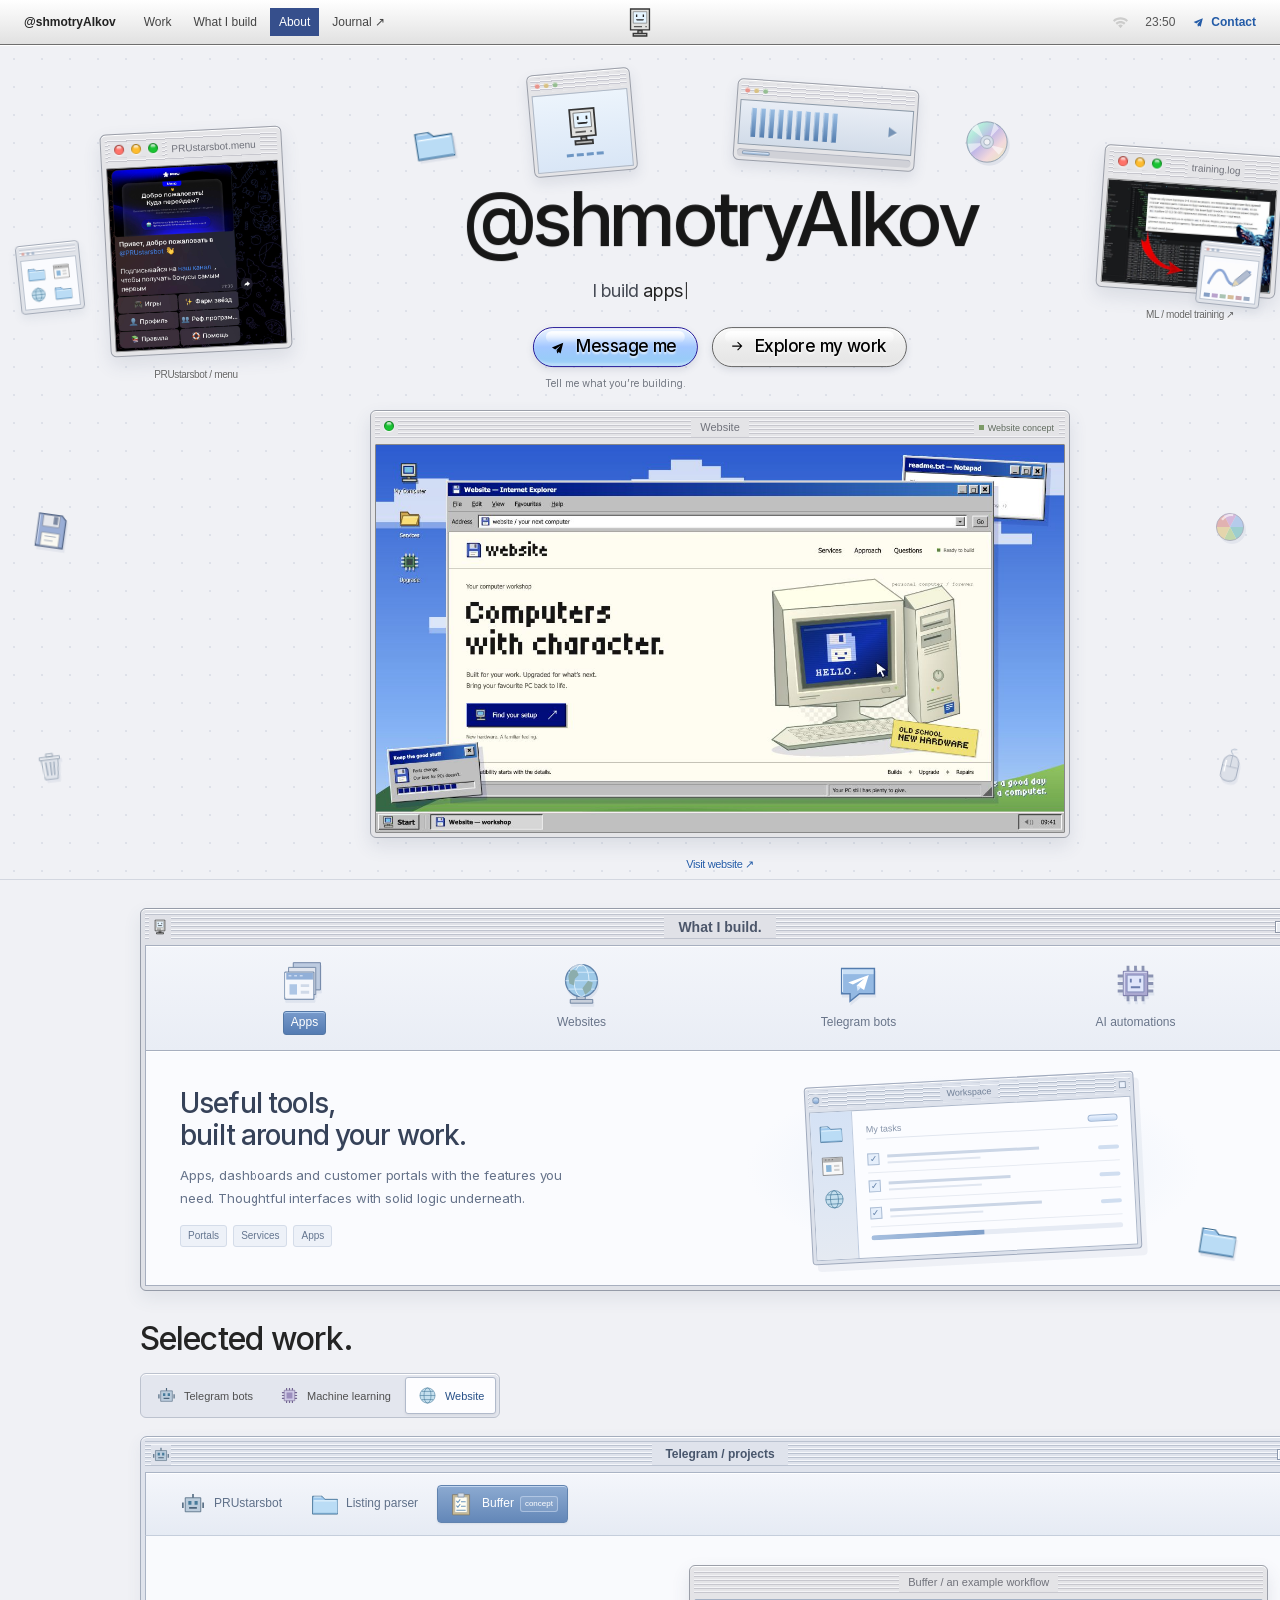
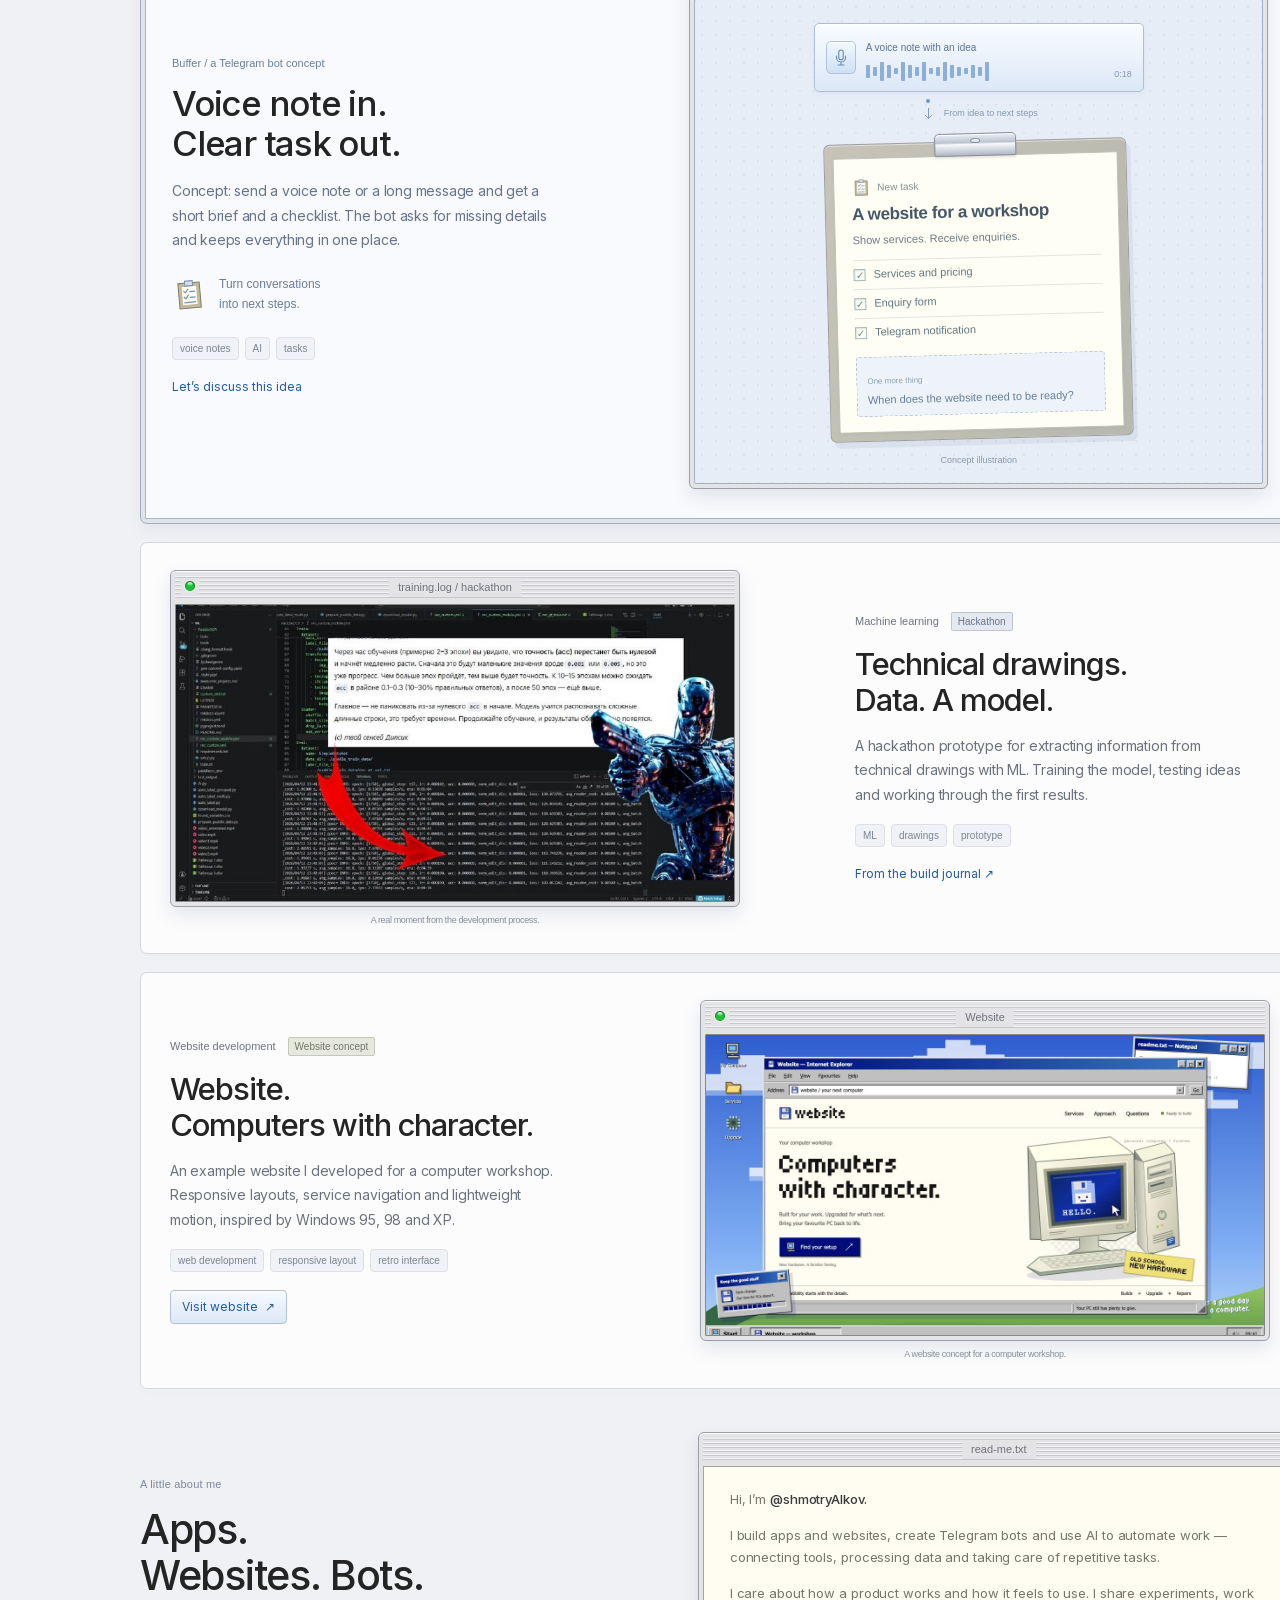
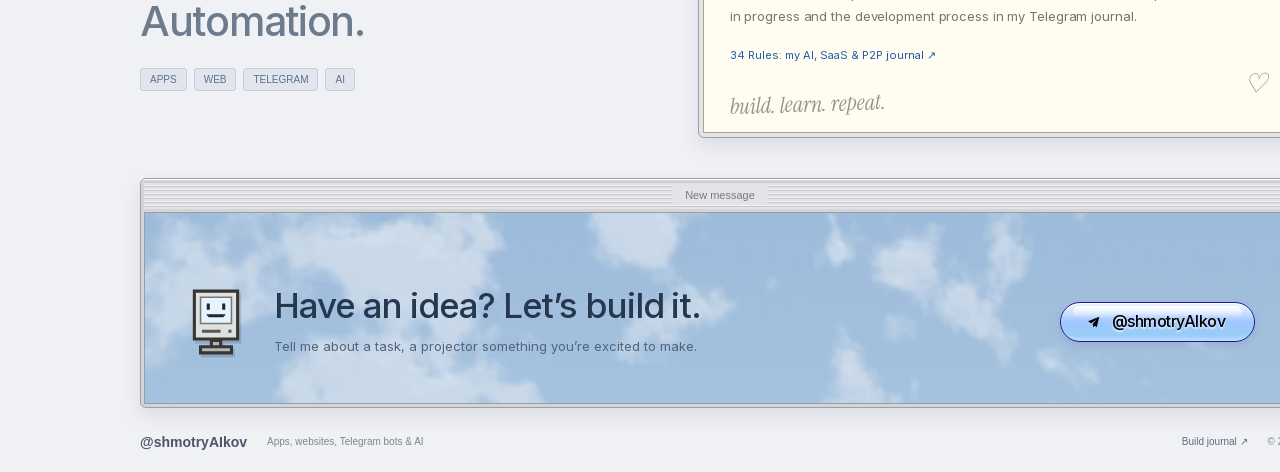
==== commit 55f2937a: "Translate retro portfolio and publish linked website example" ====
--- a/index.html
+++ b/index.html
@@ -1,8 +1,8 @@
 <!doctype html>
-<html lang="ru" class="inter_c15e96cb-module__0bjUvq__variable geist_mono_42eec60-module__Gb1_vG__variable instrument_serif_a12e2dce-module__PQFJYW__variable">
-<head><meta charset="utf-8"><meta name="viewport" content="width=device-width,initial-scale=1"><meta name="theme-color" content="#e7e9ee"><title>@shmotryAIkov — разработчик</title><meta name="description" content="@shmotryAIkov — разработчик приложений, сайтов, Telegram-ботов и AI-автоматизаций. Работы, рабочие кадры и контакты."><link rel="icon" href="assets/dev-mark.svg"><link rel="stylesheet" href="style.css"><link rel="stylesheet" href="portfolio.css?v=telegram-parser"><script>document.documentElement.classList.add('js-reveal');setTimeout(()=>{if(!document.documentElement.dataset.ready)document.documentElement.classList.remove('js-reveal')},3000)</script></head>
+<html lang="en" class="inter_c15e96cb-module__0bjUvq__variable geist_mono_42eec60-module__Gb1_vG__variable instrument_serif_a12e2dce-module__PQFJYW__variable">
+<head><meta charset="utf-8"><meta name="viewport" content="width=device-width,initial-scale=1"><meta name="theme-color" content="#e7e9ee"><title>@shmotryAIkov — Developer</title><meta name="description" content="@shmotryAIkov builds apps, websites, Telegram bots and AI automations. Selected work, experiments and ways to get in touch."><link rel="icon" href="assets/dev-mark.svg"><link rel="stylesheet" href="style.css"><link rel="stylesheet" href="portfolio.css?v=retro-english"><script>document.documentElement.classList.add('js-reveal');setTimeout(()=>{if(!document.documentElement.dataset.ready)document.documentElement.classList.remove('js-reveal')},3000)</script></head>
 <body>
-<svg width="0" height="0" aria-hidden="true" style="position:absolute"><defs><symbol id="telegram" viewBox="0 0 24 24"><path d="m3 11 17-7-4 16-6-5 6-7-8 6z" fill="currentColor"/><path d="m10 15 1 5 3-3" fill="currentColor"/></symbol><symbol id="arrow" viewBox="0 0 24 24"><path d="M5 12h14m-6-6 6 6-6 6" fill="none" stroke="currentColor" stroke-width="1.7"/></symbol><symbol id="code" viewBox="0 0 48 31"><path d="m15 7-8 8 8 8m18-16 8 8-8 8M28 3l-8 25" fill="none" stroke="currentColor" stroke-width="3" stroke-linecap="round" stroke-linejoin="round"/></symbol><symbol id="happy-mac" viewBox="0 0 40 44"><path d="M6 2h28v31H6z" fill="#e1e1df" stroke="#363636" stroke-width="2"/><path d="M10 6h20v17H10z" fill="#e5f4ff" stroke="#777"/><path d="M15 10v4m10-4v4m-10 4h10m-10-1v1m10-1v1" stroke="#252525" stroke-width="2"/><path d="M11 28h12m5 0h2" stroke="#575757" stroke-width="2"/><path d="M17 34h6v4h-6zM10 38h20v4H10z" fill="#b4b4b3" stroke="#363636" stroke-width="2"/></symbol><symbol id="mac-folder" viewBox="0 0 36 32"><path d="M2 6h12l4 4h16v19H2z" fill="#9ec8ed" stroke="#38688d"/><path d="M3 11h31v17H3z" fill="#badcf5"/><path d="M4 12h28M4 7h9" stroke="#f3fbff"/><path d="M3 28h30" stroke="#6899c0"/></symbol><symbol id="app-icon" viewBox="0 0 36 32"><path d="M3 3h30v26H3z" fill="#f8f8f8" stroke="#666"/><path d="M4 4h28v6H4z" fill="#b2b2b2"/><path d="M7 6h2m3 0h2m3 0h2" stroke="#555"/><path d="M8 14h8v10H8z" fill="#8ab6da"/><path d="M20 14h8v3h-8zm0 6h8v3h-8z" fill="#d1d1d1"/></symbol><symbol id="web-icon" viewBox="0 0 36 32"><circle cx="18" cy="16" r="13" fill="#c4dfee" stroke="#477b9b"/><ellipse cx="18" cy="16" rx="6" ry="13" fill="none" stroke="#477b9b"/><path d="M5 16h26M8 9h20M8 23h20" stroke="#477b9b"/></symbol><symbol id="bot-icon" viewBox="0 0 36 32"><path d="M8 8h20v18H8z" fill="#bbccdc" stroke="#4c657c"/><path d="M18 3v5M5 14v7m26-7v7" stroke="#4c657c" stroke-width="2"/><path d="M12 12h4v5h-4zm8 0h4v5h-4z" fill="#477b9b"/><path d="M13 21h10" stroke="#4c657c" stroke-width="2"/></symbol><symbol id="ai-icon" viewBox="0 0 36 32"><path d="M9 7h18v18H9z" fill="#cec8e5" stroke="#736592"/><path d="M13 11h10v10H13z" fill="#9b8ebd"/><path d="M13 3v4m5-4v4m5-4v4M13 25v4m5-4v4m5-4v4M5 11h4m-4 5h4m-4 5h4m18-10h4m-4 5h4m-4 5h4" stroke="#736592" stroke-width="2"/></symbol><symbol id="service-apps-icon" viewBox="0 0 48 48"><path d="M12 5h29v29H12z" fill="#bdcbe0" stroke="#6b81a3"/><path d="M7 10h29v29H7z" fill="#e1e5ee" stroke="#768aa8"/><path d="M3 15h31v29H3z" fill="#f5f7fc" stroke="#617b9f"/><path d="M4 16h29v7H4z" fill="#91afd8"/><path d="M7 19h3m3 0h3m3 0h3" stroke="#eaf2ff"/><path d="M8 28h8v11H8z" fill="#aec6e5"/><path d="M20 28h9v3h-9zm0 7h9v3h-9z" fill="#cfd9e8"/><path d="M4 16v26" stroke="#fff"/></symbol>
+<svg width="0" height="0" aria-hidden="true" style="position:absolute"><defs><symbol id="telegram" viewBox="0 0 24 24"><path d="m3 11 17-7-4 16-6-5 6-7-8 6z" fill="currentColor"/><path d="m10 15 1 5 3-3" fill="currentColor"/></symbol><symbol id="arrow" viewBox="0 0 24 24"><path d="M5 12h14m-6-6 6 6-6 6" fill="none" stroke="currentColor" stroke-width="1.7"/></symbol><symbol id="code" viewBox="0 0 48 31"><path d="m15 7-8 8 8 8m18-16 8 8-8 8M28 3l-8 25" fill="none" stroke="currentColor" stroke-width="3" stroke-linecap="round" stroke-linejoin="round"/></symbol><symbol id="happy-mac" viewBox="0 0 40 44"><path d="M6 2h28v31H6z" fill="#e1e1df" stroke="#363636" stroke-width="2"/><path d="M10 6h20v17H10z" fill="#e5f4ff" stroke="#777"/><path d="M15 10v4m10-4v4m-10 4h10m-10-1v1m10-1v1" stroke="#252525" stroke-width="2"/><path d="M11 28h12m5 0h2" stroke="#575757" stroke-width="2"/><path d="M17 34h6v4h-6zM10 38h20v4H10z" fill="#b4b4b3" stroke="#363636" stroke-width="2"/></symbol><symbol id="mac-folder" viewBox="0 0 36 32"><path d="M2 6h12l4 4h16v19H2z" fill="#9ec8ed" stroke="#38688d"/><path d="M3 11h31v17H3z" fill="#badcf5"/><path d="M4 12h28M4 7h9" stroke="#f3fbff"/><path d="M3 28h30" stroke="#6899c0"/></symbol><symbol id="app-icon" viewBox="0 0 36 32"><path d="M3 3h30v26H3z" fill="#f8f8f8" stroke="#666"/><path d="M4 4h28v6H4z" fill="#b2b2b2"/><path d="M7 6h2m3 0h2m3 0h2" stroke="#555"/><path d="M8 14h8v10H8z" fill="#8ab6da"/><path d="M20 14h8v3h-8zm0 6h8v3h-8z" fill="#d1d1d1"/></symbol><symbol id="web-icon" viewBox="0 0 36 32"><circle cx="18" cy="16" r="13" fill="#c4dfee" stroke="#477b9b"/><ellipse cx="18" cy="16" rx="6" ry="13" fill="none" stroke="#477b9b"/><path d="M5 16h26M8 9h20M8 23h20" stroke="#477b9b"/></symbol><symbol id="buffer-icon" viewBox="0 0 36 32"><path d="M7 4h22v26H7z" fill="#c7b994" stroke="#7c786d"/><path d="M10 7h16v20H10z" fill="#fffdf2" stroke="#b7b5a5"/><path d="M14 2h8v5h-8z" fill="#d6dee9" stroke="#7d8fa6"/><path d="m12 12 2 2 3-4m1 3h6m-12 5 2 2 3-4m1 3h6m-12 5h12" fill="none" stroke="#6b96bd" stroke-width="1.3"/></symbol><symbol id="bot-icon" viewBox="0 0 36 32"><path d="M8 8h20v18H8z" fill="#bbccdc" stroke="#4c657c"/><path d="M18 3v5M5 14v7m26-7v7" stroke="#4c657c" stroke-width="2"/><path d="M12 12h4v5h-4zm8 0h4v5h-4z" fill="#477b9b"/><path d="M13 21h10" stroke="#4c657c" stroke-width="2"/></symbol><symbol id="ai-icon" viewBox="0 0 36 32"><path d="M9 7h18v18H9z" fill="#cec8e5" stroke="#736592"/><path d="M13 11h10v10H13z" fill="#9b8ebd"/><path d="M13 3v4m5-4v4m5-4v4M13 25v4m5-4v4m5-4v4M5 11h4m-4 5h4m-4 5h4m18-10h4m-4 5h4m-4 5h4" stroke="#736592" stroke-width="2"/></symbol><symbol id="service-apps-icon" viewBox="0 0 48 48"><path d="M12 5h29v29H12z" fill="#bdcbe0" stroke="#6b81a3"/><path d="M7 10h29v29H7z" fill="#e1e5ee" stroke="#768aa8"/><path d="M3 15h31v29H3z" fill="#f5f7fc" stroke="#617b9f"/><path d="M4 16h29v7H4z" fill="#91afd8"/><path d="M7 19h3m3 0h3m3 0h3" stroke="#eaf2ff"/><path d="M8 28h8v11H8z" fill="#aec6e5"/><path d="M20 28h9v3h-9zm0 7h9v3h-9z" fill="#cfd9e8"/><path d="M4 16v26" stroke="#fff"/></symbol>
 <symbol id="service-web-icon" viewBox="0 0 48 48"><path d="M19 35h9v6h-9zM12 41h24v4H12z" fill="#c7cfdb" stroke="#6c829e"/><circle cx="24" cy="21" r="17" fill="#9fcae8" stroke="#6284ab" stroke-width="1.5"/><ellipse cx="24" cy="21" rx="8" ry="17" fill="none" stroke="#e2f2fc"/><path d="M7 21h34M10 12h28M10 30h28" stroke="#d4eafb"/><path d="m13 9 6 1 2 5-4 4-1 7-5-2-1-8zm18 12 5 2-2 8-6 5-3-7z" fill="#8cadac"/><path d="M12 10q6-7 13-5" stroke="#fff" fill="none" stroke-width="2" opacity=".6"/></symbol>
 <symbol id="service-bot-icon" viewBox="0 0 48 48"><path d="M6 8h35v27H25l-10 8v-8H6z" fill="#94b9e3" stroke="#547cae" stroke-width="1.5"/><path d="M7 9h33v5H7z" fill="#c9dff5"/><path d="m13 23 22-8-5 16-8-5 8-7-12 6z" fill="#fff"/><path d="m22 26 1 6 4-4" fill="#dbeafb"/><path d="M7 9v24" stroke="#ecf6ff"/></symbol>
 <symbol id="service-ai-icon" viewBox="0 0 48 48"><path d="M11 11h26v26H11z" fill="#aaa8d0" stroke="#6e6e9d"/><path d="M15 15h18v18H15z" fill="#dfe5fa" stroke="#8189b8"/><path d="M19 19v4m10-4v4m-10 5h10" stroke="#6c7eae" stroke-width="2"/><path d="M16 5v6m8-6v6m8-6v6M16 37v6m8-6v6m8-6v6M5 16h6m-6 8h6m-6 8h6m26-16h6m-6 8h6m-6 8h6" stroke="#8b93b2" stroke-width="3"/><path d="M12 12h24M12 12v24" stroke="#e4e9fc"/></symbol></defs></svg>
@@ -17,69 +17,90 @@
 <svg class="edge-icon edge-mouse" viewBox="0 0 40 48"><path d="M20 10q11 0 11 14v13q0 9-11 9T9 37V24q0-14 11-14z" fill="#dce0e8" stroke="#8d99ad"/><path d="M20 10v16M10 26h20" fill="none" stroke="#a5afbf"/><path d="M20 9q-8-8 4-8" fill="none" stroke="#92a2ba"/><path d="M13 18v16" stroke="#fff" stroke-width="2"/></svg>
 </div>
 <div class="stage portfolio-stage">
-<header class="menubar"><div class="menubar-row"><nav class="portfolio-nav" aria-label="Главное меню"><a href="#" class="nav-brand">@shmotryAIkov</a><a href="#projects">проекты</a><a href="#services">что делаю</a><a href="#about">обо мне</a><a href="https://t.me/chilovuyparen2" target="_blank" rel="noopener">канал ↗</a></nav><button class="logo-link dev-logo" aria-label="На главную"><svg viewBox="0 0 40 44"><use href="#happy-mac"/></svg></button><div class="portfolio-status"><span class="status-wifi" aria-hidden="true"><img src="assets/nav-wifi.svg" alt=""></span><time class="portfolio-clock">00:00</time><a href="https://t.me/shmotryAIkov" target="_blank" rel="noopener"><svg viewBox="0 0 24 24"><use href="#telegram"/></svg> написать</a><button class="portfolio-menu" aria-label="Открыть меню" aria-expanded="false"><span></span><span></span></button></div></div><nav class="portfolio-mobile-nav" aria-label="Мобильное меню" hidden><a href="#projects">Проекты</a><a href="#services">Что разрабатываю</a><a href="#about">Обо мне</a><a href="https://t.me/chilovuyparen2" target="_blank" rel="noopener">Telegram-канал ↗</a></nav></header>
+<header class="menubar"><div class="menubar-row"><nav class="portfolio-nav" aria-label="Main navigation"><a href="#" class="nav-brand">@shmotryAIkov</a><a href="#projects">Work</a><a href="#services">What I build</a><a href="#about">About</a><a href="https://t.me/chilovuyparen2" target="_blank" rel="noopener">Journal ↗</a></nav><button class="logo-link dev-logo" aria-label="Back to top"><svg viewBox="0 0 40 44"><use href="#happy-mac"/></svg></button><div class="portfolio-status"><span class="status-wifi" aria-hidden="true"><img src="assets/nav-wifi.svg" alt=""></span><time class="portfolio-clock">00:00</time><a href="https://t.me/shmotryAIkov" target="_blank" rel="noopener"><svg viewBox="0 0 24 24"><use href="#telegram"/></svg> Contact</a><button class="portfolio-menu" aria-label="Open menu" aria-expanded="false"><span></span><span></span></button></div></div><nav class="portfolio-mobile-nav" aria-label="Mobile navigation" hidden><a href="#projects">Work</a><a href="#services">What I build</a><a href="#about">About</a><a href="https://t.me/chilovuyparen2" target="_blank" rel="noopener">Telegram journal ↗</a></nav></header>
 <main>
 <section class="hero portfolio-hero" aria-labelledby="hero-title"><div class="abs ambient-decor ambient-mac" aria-hidden="true"><div class="win"><div class="ambient-title"><i></i><i></i><i></i></div><div class="ambient-mac-screen"><svg viewBox="0 0 40 44"><use href="#happy-mac"/></svg><span class="ambient-boot"><i></i><i></i><i></i><i></i></span></div></div></div>
 <div class="abs ambient-decor ambient-player" aria-hidden="true"><div class="win"><div class="ambient-title"><i></i><i></i><i></i></div><div class="ambient-player-screen"><div class="ambient-equalizer"><i></i><i></i><i></i><i></i><i></i><i></i><i></i><i></i><i></i><i></i></div><svg class="ambient-play" viewBox="0 0 24 24"><path d="m8 5 11 7-11 7z" fill="currentColor"/></svg></div><div class="ambient-player-track"><i></i></div></div></div>
 <div class="abs ambient-decor ambient-folder" aria-hidden="true"><svg viewBox="0 0 36 32"><use href="#mac-folder"/></svg></div>
 <div class="abs ambient-decor ambient-disc" aria-hidden="true"><svg viewBox="0 0 48 48"><defs><linearGradient id="disc-rainbow" x1="0" y1="0" x2="1" y2="1"><stop stop-color="#eef4ff"/><stop offset=".23" stop-color="#b3eadb"/><stop offset=".46" stop-color="#c1b8e7"/><stop offset=".7" stop-color="#f3d9dc"/><stop offset="1" stop-color="#e2e9bc"/></linearGradient></defs><circle cx="24" cy="24" r="22" fill="url(#disc-rainbow)" stroke="#8e9eae"/><path d="m7 10 14 11-8-17m24 34-10-11 15 4M3 26l17-1L6 36m21-16 5-17 5 6z" fill="#fff" opacity=".55"/><circle cx="24" cy="24" r="7" fill="#d5deea" stroke="#a6b2c0"/><circle cx="24" cy="24" r="3.5" fill="#f0f1f5" stroke="#a6b2c0"/></svg></div>
-<div class="abs photo-window win-wrap portfolio-float float-ml" style="left:105px;top:85px" data-drag><div class="win"><div class="bar"><div class="dots"><button data-close aria-label="Закрыть окно PRUstarsbot / меню"><img src="assets/win-close.png" alt=""></button><button data-minimize aria-label="Свернуть окно PRUstarsbot / меню"><img src="assets/win-min.png" alt=""></button><button data-photo="assets/pru-menu.jpg" data-title="PRUstarsbot / меню" aria-label="Увеличить: PRUstarsbot / меню"><img src="assets/win-zoom.png" alt=""></button></div><span>PRUstarsbot.menu</span></div><button class="screen photo-trigger" data-photo="assets/pru-menu.jpg" data-title="PRUstarsbot / меню" aria-label="Открыть фото: PRUstarsbot / меню"><img src="assets/pru-menu.jpg" alt="PRUstarsbot / меню"></button></div><span class="win-caption">PRUstarsbot / меню</span></div><div class="abs photo-window win-wrap portfolio-float float-mcp" style="left:1100px;top:105px" data-drag><div class="win"><div class="bar"><div class="dots"><button data-close aria-label="Закрыть окно ML / обучение модели"><img src="assets/win-close.png" alt=""></button><button data-minimize aria-label="Свернуть окно ML / обучение модели"><img src="assets/win-min.png" alt=""></button><button data-photo="assets/work-494.jpg" data-title="ML / обучение модели" data-source="https://t.me/chilovuyparen2/494" aria-label="Увеличить: ML / обучение модели"><img src="assets/win-zoom.png" alt=""></button></div><span>training.log</span></div><button class="screen photo-trigger" data-photo="assets/work-494.jpg" data-title="ML / обучение модели" data-source="https://t.me/chilovuyparen2/494" aria-label="Открыть фото: ML / обучение модели"><img src="assets/work-494.jpg" alt="ML / обучение модели"></button></div><a class="win-caption" href="https://t.me/chilovuyparen2/494" target="_blank" rel="noopener">ML / обучение модели ↗</a></div>
+<div class="abs photo-window win-wrap portfolio-float float-ml" style="left:105px;top:85px" data-drag><div class="win"><div class="bar"><div class="dots"><button data-close aria-label="Close window: PRUstarsbot / menu"><img src="assets/win-close.png" alt=""></button><button data-minimize aria-label="Minimize window: PRUstarsbot / menu"><img src="assets/win-min.png" alt=""></button><button data-photo="assets/pru-menu.jpg" data-title="PRUstarsbot / menu" aria-label="Enlarge: PRUstarsbot / menu"><img src="assets/win-zoom.png" alt=""></button></div><span>PRUstarsbot.menu</span></div><button class="screen photo-trigger" data-photo="assets/pru-menu.jpg" data-title="PRUstarsbot / menu" aria-label="Open photo: PRUstarsbot / menu"><img src="assets/pru-menu.jpg" alt="PRUstarsbot / menu"></button></div><span class="win-caption">PRUstarsbot / menu</span></div><div class="abs photo-window win-wrap portfolio-float float-mcp" style="left:1100px;top:105px" data-drag><div class="win"><div class="bar"><div class="dots"><button data-close aria-label="Close window: ML / model training"><img src="assets/win-close.png" alt=""></button><button data-minimize aria-label="Minimize window: ML / model training"><img src="assets/win-min.png" alt=""></button><button data-photo="assets/work-494.jpg" data-title="ML / model training" data-source="https://t.me/chilovuyparen2/494" aria-label="Enlarge: ML / model training"><img src="assets/win-zoom.png" alt=""></button></div><span>training.log</span></div><button class="screen photo-trigger" data-photo="assets/work-494.jpg" data-title="ML / model training" data-source="https://t.me/chilovuyparen2/494" aria-label="Open photo: ML / model training"><img src="assets/work-494.jpg" alt="ML / model training"></button></div><a class="win-caption" href="https://t.me/chilovuyparen2/494" target="_blank" rel="noopener">ML / model training ↗</a></div>
 
 
 
 
-  <div class="abs headline-wrap no-fade portfolio-headline" id="hero-center" style="left:50%;top:240px;transform:translate(-50%,-50%)"><div class="head-group"><h1 class="headline" id="hero-title">@shmotryAIkov</h1><p class="subtitle">разработчик. <span class="typing-role" aria-hidden="true">приложения</span><span class="sr-only">Приложения, сайты, Telegram-боты и AI-автоматизация.</span></p></div><div class="btns"><div class="btn-col"><a class="btn mac" href="https://t.me/shmotryAIkov" target="_blank" rel="noopener"><div class="gloss no-drag"></div><svg class="ico" viewBox="0 0 24 24"><use href="#telegram"/></svg><span>написать в Telegram</span></a><p class="portfolio-button-note">есть идея? давай обсудим.</p></div><a class="btn os-win" href="#projects"><div class="gloss no-drag"></div><svg class="ico" viewBox="0 0 24 24"><use href="#arrow"/></svg><span>мои проекты</span></a></div></div>
-  <div class="abs win-wrap no-fade project-feature showcase-feature" id="big-video" style="left:370px;top:365px;width:700px"><div class="win"><div class="bar workbench-bar"><div class="dots"><button data-photo="assets/disketa-preview.jpg" data-title="Дискета — сайт компьютерной мастерской" aria-label="Увеличить: Дискета — сайт компьютерной мастерской"><img src="assets/win-zoom.png" alt=""></button></div><span>Дискета / website</span><span class="project-status"><i></i>пример сайта</span></div><button class="showcase-screen photo-trigger" data-photo="assets/disketa-preview.jpg" data-title="Дискета — сайт компьютерной мастерской" aria-label="Увеличить превью сайта Дискета"><img src="assets/disketa-preview.jpg" width="1280" height="720" alt="Сайт компьютерной мастерской Дискета: окна Windows и бежевый CRT-компьютер"></button></div><span class="win-caption">новое железо, знакомый интерфейс</span></div>
+  <div class="abs headline-wrap no-fade portfolio-headline" id="hero-center" style="left:50%;top:240px;transform:translate(-50%,-50%)"><div class="head-group"><h1 class="headline" id="hero-title">@shmotryAIkov</h1><p class="subtitle">I build <span class="typing-role" aria-hidden="true">apps</span><span class="sr-only">Apps, websites, Telegram bots and AI automations.</span></p></div><div class="btns"><div class="btn-col"><a class="btn mac" href="https://t.me/shmotryAIkov" target="_blank" rel="noopener"><div class="gloss no-drag"></div><svg class="ico" viewBox="0 0 24 24"><use href="#telegram"/></svg><span>Message me</span></a><p class="portfolio-button-note">Tell me what you’re building.</p></div><a class="btn os-win" href="#projects"><div class="gloss no-drag"></div><svg class="ico" viewBox="0 0 24 24"><use href="#arrow"/></svg><span>Explore my work</span></a></div></div>
+  <div class="abs win-wrap no-fade project-feature showcase-feature" id="big-video" style="left:370px;top:365px;width:700px"><div class="win"><div class="bar workbench-bar"><div class="dots"><button data-photo="assets/website-preview.jpg" data-title="Computer workshop website" aria-label="Enlarge: Computer workshop website"><img src="assets/win-zoom.png" alt=""></button></div><span>Website</span><span class="project-status"><i></i>Website concept</span></div><a class="showcase-screen project-website-preview" href="projects/website.html" target="_blank" rel="noopener" aria-label="Visit the computer workshop website"><img src="assets/website-preview.jpg" width="1280" height="720" alt="Computer workshop website: Windows-style panels and a beige CRT computer"></a></div><a class="win-caption project-website-link" href="projects/website.html" target="_blank" rel="noopener">Visit website ↗</a></div>
 
 
 
 </section>
 <section class="services-section" id="services" aria-labelledby="services-title"><div class="portfolio-section"><div class="service-console reveal-group">
-<div class="console-title"><svg viewBox="0 0 40 44" aria-hidden="true"><use href="#happy-mac"/></svg><h2 id="services-title">Что я разрабатываю</h2><span aria-hidden="true"></span></div>
-<div class="service-tabs" role="tablist" aria-label="Направления разработки">
-<button id="service-tab-apps" role="tab" aria-selected="true" aria-controls="service-apps" tabindex="0" data-service="apps"><svg viewBox="0 0 48 48" aria-hidden="true"><use href="#service-apps-icon"/></svg><span>Приложения</span></button>
-<button id="service-tab-web" role="tab" aria-selected="false" aria-controls="service-web" tabindex="-1" data-service="web"><svg viewBox="0 0 48 48" aria-hidden="true"><use href="#service-web-icon"/></svg><span>Сайты</span></button>
-<button id="service-tab-bots" role="tab" aria-selected="false" aria-controls="service-bots" tabindex="-1" data-service="bots"><svg viewBox="0 0 48 48" aria-hidden="true"><use href="#service-bot-icon"/></svg><span>Telegram-боты</span></button>
-<button id="service-tab-ai" role="tab" aria-selected="false" aria-controls="service-ai" tabindex="-1" data-service="ai"><svg viewBox="0 0 48 48" aria-hidden="true"><use href="#service-ai-icon"/></svg><span>AI-автоматизация</span></button>
+<div class="console-title"><svg viewBox="0 0 40 44" aria-hidden="true"><use href="#happy-mac"/></svg><h2 id="services-title">What I build.</h2><span aria-hidden="true"></span></div>
+<div class="service-tabs" role="tablist" aria-label="Development services">
+<button id="service-tab-apps" role="tab" aria-selected="true" aria-controls="service-apps" tabindex="0" data-service="apps"><svg viewBox="0 0 48 48" aria-hidden="true"><use href="#service-apps-icon"/></svg><span>Apps</span></button>
+<button id="service-tab-web" role="tab" aria-selected="false" aria-controls="service-web" tabindex="-1" data-service="web"><svg viewBox="0 0 48 48" aria-hidden="true"><use href="#service-web-icon"/></svg><span>Websites</span></button>
+<button id="service-tab-bots" role="tab" aria-selected="false" aria-controls="service-bots" tabindex="-1" data-service="bots"><svg viewBox="0 0 48 48" aria-hidden="true"><use href="#service-bot-icon"/></svg><span>Telegram bots</span></button>
+<button id="service-tab-ai" role="tab" aria-selected="false" aria-controls="service-ai" tabindex="-1" data-service="ai"><svg viewBox="0 0 48 48" aria-hidden="true"><use href="#service-ai-icon"/></svg><span>AI automations</span></button>
 </div>
 <div class="service-panels">
-<div class="service-panel" id="service-apps" role="tabpanel" aria-labelledby="service-tab-apps" tabindex="0"><div class="service-description"><h3>Рабочие инструменты<br> под ваши задачи.</h3><p>Личные кабинеты, рабочие панели и приложения с нужными функциями. Удобный интерфейс и продуманная логика внутри.</p><div class="service-examples"><span>Кабинеты</span><span>Сервисы</span><span>Приложения</span></div></div><div class="service-art service-art-apps" aria-hidden="true"><div class="service-mini-window app-mini"><div class="service-mini-title"><i></i><span>Рабочая панель</span><b></b></div><div class="app-mini-body"><aside><svg viewBox="0 0 36 32"><use href="#mac-folder"/></svg><svg viewBox="0 0 36 32"><use href="#app-icon"/></svg><svg viewBox="0 0 36 32"><use href="#web-icon"/></svg></aside><div class="app-mini-content"><div class="app-mini-toolbar"><span>Мои задачи</span><i></i></div><div class="app-mini-row"><b>✓</b><span><i></i><i></i></span><em></em></div><div class="app-mini-row"><b>✓</b><span><i></i><i></i></span><em></em></div><div class="app-mini-row"><b>✓</b><span><i></i><i></i></span><em></em></div><div class="app-mini-progress"><i></i></div></div></div></div><svg class="service-floating-icon" viewBox="0 0 36 32"><use href="#mac-folder"/></svg></div></div>
-<div class="service-panel" id="service-web" role="tabpanel" aria-labelledby="service-tab-web" tabindex="0" hidden><div class="service-description"><h3>От визитки<br> до рабочего сервиса.</h3><p>Разрабатываю сайты, лендинги и веб-сервисы. Понятная навигация, адаптация под телефон и внимание к деталям.</p><div class="service-examples"><span>Сайты</span><span>Лендинги</span><span>Веб-сервисы</span></div></div><div class="service-art service-art-web" aria-hidden="true"><div class="service-mini-window web-mini"><div class="service-mini-title"><i></i><span>website.html</span><b></b></div><div class="web-mini-address"><span>www.</span><i></i></div><div class="web-mini-page"><div class="web-mini-nav"><b>web.</b><span></span><span></span><span></span></div><div class="web-mini-hero"><div><strong>hello,<br> web.</strong><span></span><i></i></div><svg viewBox="0 0 40 44"><use href="#happy-mac"/></svg></div><div class="web-mini-footer"><i></i><i></i><i></i></div></div><img class="service-preview-cursor" src="assets/mac-pointer.svg" alt=""></div></div></div>
-<div class="service-panel" id="service-bots" role="tabpanel" aria-labelledby="service-tab-bots" tabindex="0" hidden><div class="service-description"><h3>Всё нужное —<br> прямо в Telegram.</h3><p>Боты для заявок, уведомлений и автоматической публикации данных. Помогают общаться с клиентами и связывают ваши сервисы.</p><div class="service-examples"><span>Заявки</span><span>Уведомления</span><span>Интеграции</span></div></div><div class="service-art service-art-bots" aria-hidden="true"><div class="service-mini-window bot-mini"><div class="service-mini-title"><i></i><span>Telegram</span><b></b></div><div class="bot-mini-chat"><div class="bot-mini-message incoming"><svg viewBox="0 0 24 24"><use href="#telegram"/></svg><span>Новая заявка</span></div><div class="bot-mini-message outgoing"><span>Принято.<br> Передал в работу.</span><b>✓✓</b></div><div class="bot-mini-typing"><i></i><i></i><i></i></div></div><div class="bot-mini-input"><span></span><svg viewBox="0 0 24 24"><use href="#telegram"/></svg></div></div><svg class="service-floating-icon bot-floating" viewBox="0 0 48 48"><use href="#service-bot-icon"/></svg></div></div>
-<div class="service-panel" id="service-ai" role="tabpanel" aria-labelledby="service-tab-ai" tabindex="0" hidden><div class="service-description"><h3>Документы и данные —<br> без ручной рутины.</h3><p>Связываю инструменты, обрабатываю документы и автоматизирую повторяющиеся действия с помощью AI.</p><div class="service-examples"><span>Документы</span><span>Данные</span><span>Автоматизация</span></div></div><div class="service-art service-art-ai" aria-hidden="true"><div class="service-mini-window ai-mini"><div class="service-mini-title"><i></i><span>Автоматизация</span><b></b></div><div class="ai-mini-flow"><div class="ai-flow-node"><svg viewBox="0 0 40 44"><path d="M8 3h18l7 7v30H8z" fill="#fffefa" stroke="#879ab5"/><path d="M26 3v8h7" fill="#dce6f3" stroke="#879ab5"/><path d="M13 17h15m-15 5h15m-15 5h10m-10 5h13" stroke="#abc0d9" stroke-width="2"/></svg><span>Файл</span></div><i class="ai-flow-line"></i><div class="ai-flow-node ai-processing"><svg viewBox="0 0 48 48"><use href="#service-ai-icon"/></svg><span>AI</span></div><i class="ai-flow-line"></i><div class="ai-flow-node"><svg viewBox="0 0 36 32"><use href="#mac-folder"/></svg><span>Готово</span><b>✓</b></div></div><div class="ai-mini-status"><span></span><i></i><i></i><i></i></div></div></div></div>
-</div></div></div></section><section class="portfolio-section projects-section" id="projects"><div class="section-intro reveal-group"><span class="section-label will-reveal">Работы</span><h2 class="will-reveal">Избранные работы.</h2></div><nav class="project-shortcuts" aria-label="Перейти к работе"><a href="#telegram-work"><svg viewBox="0 0 36 32"><use href="#bot-icon"/></svg>Telegram-боты</a><a href="#ml-work"><svg viewBox="0 0 36 32"><use href="#ai-icon"/></svg>Машинное обучение</a><a href="#website-work"><svg viewBox="0 0 36 32"><use href="#web-icon"/></svg>Дискета</a></nav><article class="case-row work-row bot-work telegram-case reveal-group" id="telegram-work">
-<div class="telegram-case-title"><svg viewBox="0 0 36 32" aria-hidden="true"><use href="#bot-icon"/></svg><span>Telegram / проекты</span><i aria-hidden="true"></i></div>
-<div class="telegram-project-tabs" role="tablist" aria-label="Проекты Telegram-ботов">
+<div class="service-panel" id="service-apps" role="tabpanel" aria-labelledby="service-tab-apps" tabindex="0"><div class="service-description"><h3>Useful tools,<br> built around your work.</h3><p>Apps, dashboards and customer portals with the features you need. Thoughtful interfaces with solid logic underneath.</p><div class="service-examples"><span>Portals</span><span>Services</span><span>Apps</span></div></div><div class="service-art service-art-apps" aria-hidden="true"><div class="service-mini-window app-mini"><div class="service-mini-title"><i></i><span>Workspace</span><b></b></div><div class="app-mini-body"><aside><svg viewBox="0 0 36 32"><use href="#mac-folder"/></svg><svg viewBox="0 0 36 32"><use href="#app-icon"/></svg><svg viewBox="0 0 36 32"><use href="#web-icon"/></svg></aside><div class="app-mini-content"><div class="app-mini-toolbar"><span>My tasks</span><i></i></div><div class="app-mini-row"><b>✓</b><span><i></i><i></i></span><em></em></div><div class="app-mini-row"><b>✓</b><span><i></i><i></i></span><em></em></div><div class="app-mini-row"><b>✓</b><span><i></i><i></i></span><em></em></div><div class="app-mini-progress"><i></i></div></div></div></div><svg class="service-floating-icon" viewBox="0 0 36 32"><use href="#mac-folder"/></svg></div></div>
+<div class="service-panel" id="service-web" role="tabpanel" aria-labelledby="service-tab-web" tabindex="0" hidden><div class="service-description"><h3>From a personal site<br> to a working service.</h3><p>I build websites, landing pages and web services. Clear navigation, responsive layouts and care in the details.</p><div class="service-examples"><span>Websites</span><span>Landing pages</span><span>Web services</span></div></div><div class="service-art service-art-web" aria-hidden="true"><div class="service-mini-window web-mini"><div class="service-mini-title"><i></i><span>website.html</span><b></b></div><div class="web-mini-address"><span>www.</span><i></i></div><div class="web-mini-page"><div class="web-mini-nav"><b>web.</b><span></span><span></span><span></span></div><div class="web-mini-hero"><div><strong>hello,<br> web.</strong><span></span><i></i></div><svg viewBox="0 0 40 44"><use href="#happy-mac"/></svg></div><div class="web-mini-footer"><i></i><i></i><i></i></div></div><img class="service-preview-cursor" src="assets/mac-pointer.svg" alt=""></div></div></div>
+<div class="service-panel" id="service-bots" role="tabpanel" aria-labelledby="service-tab-bots" tabindex="0" hidden><div class="service-description"><h3>Your tools,<br> right in Telegram.</h3><p>Bots for enquiries, notifications and automated publishing. Connect your services and keep customer conversations moving.</p><div class="service-examples"><span>Enquiries</span><span>Notifications</span><span>Integrations</span></div></div><div class="service-art service-art-bots" aria-hidden="true"><div class="service-mini-window bot-mini"><div class="service-mini-title"><i></i><span>Telegram</span><b></b></div><div class="bot-mini-chat"><div class="bot-mini-message incoming"><svg viewBox="0 0 24 24"><use href="#telegram"/></svg><span>New enquiry</span></div><div class="bot-mini-message outgoing"><span>Got it.<br> Added to the queue.</span><b>✓✓</b></div><div class="bot-mini-typing"><i></i><i></i><i></i></div></div><div class="bot-mini-input"><span></span><svg viewBox="0 0 24 24"><use href="#telegram"/></svg></div></div><svg class="service-floating-icon bot-floating" viewBox="0 0 48 48"><use href="#service-bot-icon"/></svg></div></div>
+<div class="service-panel" id="service-ai" role="tabpanel" aria-labelledby="service-tab-ai" tabindex="0" hidden><div class="service-description"><h3>Documents and data,<br> with less busywork.</h3><p>I connect tools, process documents and use AI to automate repetitive work.</p><div class="service-examples"><span>Documents</span><span>Data</span><span>Automation</span></div></div><div class="service-art service-art-ai" aria-hidden="true"><div class="service-mini-window ai-mini"><div class="service-mini-title"><i></i><span>Automation</span><b></b></div><div class="ai-mini-flow"><div class="ai-flow-node"><svg viewBox="0 0 40 44"><path d="M8 3h18l7 7v30H8z" fill="#fffefa" stroke="#879ab5"/><path d="M26 3v8h7" fill="#dce6f3" stroke="#879ab5"/><path d="M13 17h15m-15 5h15m-15 5h10m-10 5h13" stroke="#abc0d9" stroke-width="2"/></svg><span>File</span></div><i class="ai-flow-line"></i><div class="ai-flow-node ai-processing"><svg viewBox="0 0 48 48"><use href="#service-ai-icon"/></svg><span>AI</span></div><i class="ai-flow-line"></i><div class="ai-flow-node"><svg viewBox="0 0 36 32"><use href="#mac-folder"/></svg><span>Done</span><b>✓</b></div></div><div class="ai-mini-status"><span></span><i></i><i></i><i></i></div></div></div></div>
+</div></div></div></section><section class="portfolio-section projects-section" id="projects"><div class="section-intro reveal-group"><span class="section-label will-reveal">Work</span><h2 class="will-reveal">Selected work.</h2></div><nav class="project-shortcuts" aria-label="Jump to a project"><a href="#telegram-work"><svg viewBox="0 0 36 32"><use href="#bot-icon"/></svg>Telegram bots</a><a href="#ml-work"><svg viewBox="0 0 36 32"><use href="#ai-icon"/></svg>Machine learning</a><a href="#website-work"><svg viewBox="0 0 36 32"><use href="#web-icon"/></svg>Website</a></nav><article class="case-row work-row bot-work telegram-case reveal-group" id="telegram-work">
+<div class="telegram-case-title"><svg viewBox="0 0 36 32" aria-hidden="true"><use href="#bot-icon"/></svg><span>Telegram / projects</span><i aria-hidden="true"></i></div>
+<div class="telegram-project-tabs" role="tablist" aria-label="Telegram projects">
 <button id="tg-tab-pru" role="tab" aria-selected="false" aria-controls="tg-project-pru" tabindex="-1" data-telegram-tab><svg viewBox="0 0 36 32" aria-hidden="true"><use href="#bot-icon"/></svg><span>PRUstarsbot</span></button>
-<button id="tg-tab-parser" role="tab" aria-selected="true" aria-controls="tg-project-parser" tabindex="0" data-telegram-tab><svg viewBox="0 0 36 32" aria-hidden="true"><use href="#mac-folder"/></svg><span>Парсер объявлений</span></button>
+<button id="tg-tab-parser" role="tab" aria-selected="false" aria-controls="tg-project-parser" tabindex="-1" data-telegram-tab><svg viewBox="0 0 36 32" aria-hidden="true"><use href="#mac-folder"/></svg><span>Listing parser</span></button>
+<button id="tg-tab-buffer" role="tab" aria-label="Buffer — concept" aria-selected="true" aria-controls="tg-project-buffer" tabindex="0" data-telegram-tab><svg viewBox="0 0 36 32" aria-hidden="true"><use href="#buffer-icon"/></svg><span>Buffer <small class="telegram-concept-badge">concept</small></span></button>
 </div>
-<div class="telegram-project-panel" id="tg-project-pru" role="tabpanel" aria-labelledby="tg-tab-pru" tabindex="0" hidden><div class="case-copy will-reveal"><div class="case-meta"><span>Telegram-бот</span></div><h3>PRUstarsbot.<br>Интерфейс внутри Telegram.</h3><p>Главное меню, профиль, реферальная программа и экран пополнения баланса. На скриншотах — интерфейс бота и выбор способов оплаты: TON, Telegram Stars, CryptoBot и рубли.</p><div class="case-tags"><span>Telegram</span><span>Stars</span><span>интерфейс бота</span></div><a class="case-source" href="https://t.me/PRUstarsbot" target="_blank" rel="noopener">@PRUstarsbot ↗</a></div><div class="case-visual will-reveal"><div class="win telegram-work-window"><div class="bar"><span>PRUstarsbot / menu & payments</span></div><div class="telegram-photo-pair"><button class="bot-shot bot-shot-menu" data-photo="assets/pru-menu.jpg" data-title="PRUstarsbot — главное меню" data-source="https://t.me/PRUstarsbot" data-source-label="открыть PRUstarsbot ↗" aria-label="Увеличить главное меню PRUstarsbot"><img src="assets/pru-menu.jpg" width="1191" height="1280" loading="lazy" decoding="async" alt="Реальный скриншот главного меню PRUstarsbot: игры, профиль, реферальная программа и помощь"></button><button class="bot-shot bot-shot-payments" data-photo="assets/pru-payments.jpg" data-title="PRUstarsbot — пополнение баланса" data-source="https://t.me/PRUstarsbot" data-source-label="открыть PRUstarsbot ↗" aria-label="Увеличить экран пополнения PRUstarsbot"><img src="assets/pru-payments.jpg" width="832" height="1280" loading="lazy" decoding="async" alt="Реальный скриншот экрана выбора способа оплаты PRUstarsbot"></button></div></div><span class="win-caption">главное меню и пополнение баланса · нажмите, чтобы увеличить</span></div></div>
-<div class="telegram-project-panel" id="tg-project-parser" role="tabpanel" aria-labelledby="tg-tab-parser" tabindex="0">
+<div class="telegram-project-panel" id="tg-project-pru" role="tabpanel" aria-labelledby="tg-tab-pru" tabindex="0" hidden><div class="case-copy will-reveal"><div class="case-meta"><span>Telegram bot</span></div><h3>PRUstarsbot.<br>Built for Telegram.</h3><p>Menus, profiles, a referral flow and balance top-ups. The screenshots show payments with TON, Telegram Stars, CryptoBot and rubles.</p><div class="case-tags"><span>Telegram</span><span>Stars</span><span>bot interface</span></div><a class="case-source" href="https://t.me/PRUstarsbot" target="_blank" rel="noopener">@PRUstarsbot ↗</a></div><div class="case-visual will-reveal"><div class="win telegram-work-window"><div class="bar"><span>PRUstarsbot / menu & payments</span></div><div class="telegram-photo-pair"><button class="bot-shot bot-shot-menu" data-photo="assets/pru-menu.jpg" data-title="PRUstarsbot — main menu" data-source="https://t.me/PRUstarsbot" data-source-label="Open PRUstarsbot ↗" aria-label="Enlarge the PRUstarsbot main menu"><img src="assets/pru-menu.jpg" width="1191" height="1280" loading="lazy" decoding="async" alt="Original PRUstarsbot screenshot: games, profile, referrals and help"></button><button class="bot-shot bot-shot-payments" data-photo="assets/pru-payments.jpg" data-title="PRUstarsbot — balance top-up" data-source="https://t.me/PRUstarsbot" data-source-label="Open PRUstarsbot ↗" aria-label="Enlarge the PRUstarsbot payment screen"><img src="assets/pru-payments.jpg" width="832" height="1280" loading="lazy" decoding="async" alt="Original PRUstarsbot payment-method screen"></button></div></div><span class="win-caption">Main menu and payments. Click to take a closer look.</span></div></div>
+<div class="telegram-project-panel" id="tg-project-parser" role="tabpanel" aria-labelledby="tg-tab-parser" tabindex="0" hidden>
 <div class="case-copy will-reveal">
-<div class="case-meta"><span>Парсер сайтов + Telegram-бот</span></div>
-<h3>С сайтов —<br>сразу в Telegram.</h3>
-<p>Собирал объявления о недвижимости с сайтов и публиковал их в Telegram-канале через бота. Фотографии, описание, цена и ссылка — в одном сообщении.</p>
-<div class="parser-flow scraper-motion" role="img" aria-label="Как работает проект: сайт, сбор данных парсером, публикация ботом в Telegram-канале">
-<div class="parser-flow-node"><div class="parser-node-icon"><svg viewBox="0 0 36 32" aria-hidden="true"><use href="#web-icon"/></svg></div><span>Сайт</span></div>
+<div class="case-meta"><span>Website parser + Telegram bot</span></div>
+<h3>From websites.<br>Straight to Telegram.</h3>
+<p>I built a parser that collected property listings from websites and published them to a Telegram channel through a bot. Photos, details, prices and the original link — in one post.</p>
+<div class="parser-flow scraper-motion" role="img" aria-label="How it works: website, data collection by the parser, publication to a Telegram channel by the bot">
+<div class="parser-flow-node"><div class="parser-node-icon"><svg viewBox="0 0 36 32" aria-hidden="true"><use href="#web-icon"/></svg></div><span>Website</span></div>
 <span class="parser-flow-wire" aria-hidden="true"><i></i></span>
-<div class="parser-flow-node parser-engine"><div class="parser-node-icon"><svg viewBox="0 0 40 42" aria-hidden="true"><path d="M8 3h18l7 7v29H8z" fill="#f9fbff" stroke="#7f93ad"/><path d="M26 3v8h7" fill="#cbdcf2" stroke="#7f93ad"/><path d="M13 15h15m-15 5h11m-11 5h9m-9 5h8" stroke="#b1c1d7" stroke-width="2"/><circle cx="29" cy="29" r="7" fill="#b8dbf5" fill-opacity=".85" stroke="#527ba4" stroke-width="1.5"/><path d="m34 34 5 5" stroke="#527ba4" stroke-width="3"/><path d="M22 28h13" stroke="#fff" stroke-width="1.5" class="parser-scan"/></svg></div><span>Парсер</span></div>
+<div class="parser-flow-node parser-engine"><div class="parser-node-icon"><svg viewBox="0 0 40 42" aria-hidden="true"><path d="M8 3h18l7 7v29H8z" fill="#f9fbff" stroke="#7f93ad"/><path d="M26 3v8h7" fill="#cbdcf2" stroke="#7f93ad"/><path d="M13 15h15m-15 5h11m-11 5h9m-9 5h8" stroke="#b1c1d7" stroke-width="2"/><circle cx="29" cy="29" r="7" fill="#b8dbf5" fill-opacity=".85" stroke="#527ba4" stroke-width="1.5"/><path d="m34 34 5 5" stroke="#527ba4" stroke-width="3"/><path d="M22 28h13" stroke="#fff" stroke-width="1.5" class="parser-scan"/></svg></div><span>Parser</span></div>
 <span class="parser-flow-wire" aria-hidden="true"><i></i></span>
-<div class="parser-flow-node parser-destination"><div class="parser-node-icon"><svg viewBox="0 0 36 32" aria-hidden="true"><use href="#bot-icon"/></svg><b aria-hidden="true">✓</b></div><span>Канал</span></div>
+<div class="parser-flow-node parser-destination"><div class="parser-node-icon"><svg viewBox="0 0 36 32" aria-hidden="true"><use href="#bot-icon"/></svg><b aria-hidden="true">✓</b></div><span>Channel</span></div>
 </div>
-<div class="case-tags"><span>парсинг</span><span>автопубликация</span><span>Telegram-бот</span></div>
+<div class="case-tags"><span>parsing</span><span>auto-publishing</span><span>Telegram bot</span></div>
 </div>
 <div class="case-visual will-reveal">
-<div class="win parser-result-window"><div class="bar"><div class="dots"><button data-photo="assets/parser-listing.jpg" data-title="Парсер объявлений — публикация в Telegram-канале" aria-label="Увеличить публикацию парсера"><img src="assets/win-zoom.png" alt=""></button></div><span>Публикация в канале</span></div>
+<div class="win parser-result-window"><div class="bar"><div class="dots"><button data-photo="assets/parser-listing.jpg" data-title="Listing parser — a post in a Telegram channel" aria-label="Enlarge the parser’s published post"><img src="assets/win-zoom.png" alt=""></button></div><span>Published to Telegram</span></div>
 <div class="parser-preview-well">
-<div class="parser-file-label parser-file-photos" aria-hidden="true"><svg viewBox="0 0 36 32"><use href="#mac-folder"/></svg><span>фотографии</span></div>
-<button class="parser-preview-button" data-photo="assets/parser-listing.jpg" data-title="Парсер объявлений — публикация в Telegram-канале" aria-label="Открыть скриншот объявления в Telegram"><img src="assets/parser-listing.jpg" width="783" height="1280" loading="lazy" decoding="async" alt="Результат работы парсера: пост в Telegram-канале с фотографиями квартиры, описанием, ценой и ссылкой на объявление"></button>
-<div class="parser-file-label parser-file-data" aria-hidden="true"><svg viewBox="0 0 36 32"><use href="#app-icon"/></svg><span>данные</span></div>
+<div class="parser-file-label parser-file-photos" aria-hidden="true"><svg viewBox="0 0 36 32"><use href="#mac-folder"/></svg><span>photos</span></div>
+<button class="parser-preview-button" data-photo="assets/parser-listing.jpg" data-title="Listing parser — a post in a Telegram channel" aria-label="Open the Telegram listing screenshot"><img src="assets/parser-listing.jpg" width="783" height="1280" loading="lazy" decoding="async" alt="Parser output: a Telegram post with apartment photos, details, price and a link to the original listing"></button>
+<div class="parser-file-label parser-file-data" aria-hidden="true"><svg viewBox="0 0 36 32"><use href="#app-icon"/></svg><span>data</span></div>
 </div></div>
-<span class="win-caption">реальная публикация · нажмите, чтобы рассмотреть</span>
+<span class="win-caption">An actual published post. Click to take a closer look.</span>
 </div>
 </div>
-</article><article class="case-row reverse work-row reveal-group" id="ml-work"><div class="case-copy will-reveal"><div class="case-meta"><span>Машинное обучение</span><span class="case-badge">хакатон</span></div><h3>Чертежи.<br>Данные. Модель.</h3><p>Прототип для извлечения информации из чертежей с помощью ML. Обучение модели, проверка гипотез и работа с первыми результатами — на хакатоне.</p><div class="case-tags"><span>ML</span><span>чертежи</span><span>прототип</span></div><a class="case-source" href="https://t.me/chilovuyparen2/494" target="_blank" rel="noopener">из рабочего канала ↗</a></div><div class="case-visual will-reveal"><div class="win"><div class="bar"><div class="dots"><button data-photo="assets/work-494.jpg" data-title="ML — обучение модели" data-source="https://t.me/chilovuyparen2/494" aria-label="Увеличить: ML — обучение модели"><img src="assets/win-zoom.png" alt=""></button></div><span>training.log / hackathon</span></div><button class="case-photo" data-photo="assets/work-494.jpg" data-title="ML — обучение модели" data-source="https://t.me/chilovuyparen2/494" aria-label="Открыть фото ML-работы"><img src="assets/work-494.jpg" width="800" height="424" loading="lazy" decoding="async" alt="Оригинальный рабочий кадр: обучение ML-модели на хакатоне"></button></div><span class="win-caption">реальный кадр из процесса разработки</span></div></article><article class="case-row work-row reveal-group" id="website-work"><div class="case-copy will-reveal"><div class="case-meta"><span>Разработка сайта</span><span class="case-badge design-badge">пример сайта</span></div><h3>Дискета.<br>Компьютеры с характером.</h3><p>Разработанный пример сайта компьютерной мастерской: адаптивная вёрстка, навигация по услугам и лёгкие анимации. Интерфейс — в стиле Windows 95, 98 и XP.</p><div class="case-tags"><span>разработка сайта</span><span>адаптивная вёрстка</span><span>ретро-интерфейс</span></div></div><div class="case-visual will-reveal"><div class="win"><div class="bar"><div class="dots"><button data-photo="assets/disketa-preview.jpg" data-title="Дискета — сайт компьютерной мастерской" aria-label="Увеличить: Дискета — сайт компьютерной мастерской"><img src="assets/win-zoom.png" alt=""></button></div><span>disketa / website</span></div><button class="case-photo retro-case-photo" data-photo="assets/disketa-preview.jpg" data-title="Дискета — сайт компьютерной мастерской" aria-label="Увеличить превью сайта Дискета"><img src="assets/disketa-preview.jpg" width="1280" height="720" loading="lazy" decoding="async" alt="Сайт Дискета в стиле Windows 95, 98 и XP"></button></div><span class="win-caption">пример разработки / компьютерная мастерская</span></div></article></section><section class="portfolio-section about-section" id="about"><div class="about-layout reveal-group"><div class="about-heading will-reveal"><span class="section-label">НЕМНОГО ОБО МНЕ</span><h2>Приложения.<br>Сайты. Боты.<br><span>Автоматизация.</span></h2><div class="about-stack"><span>APPS</span><span>WEB</span><span>TELEGRAM</span><span>AI</span></div></div><div class="about-note win will-reveal"><div class="bar"><span>read-me.txt</span></div><div class="about-note-content"><p>Привет, я <strong>@shmotryAIkov.</strong></p><p>Разрабатываю приложения и сайты, собираю Telegram-ботов. Использую AI для автоматизации: связываю инструменты, обрабатываю данные и убираю повторяющиеся действия.</p><p>Мне интересно не только собрать работающую логику, но и сделать понятный интерфейс. Рабочие моменты, эксперименты и процесс разработки — в Telegram-канале.</p><a href="https://t.me/chilovuyparen2" target="_blank" rel="noopener">34 правила AI SaaS P2P разработчика ↗</a><span class="note-signature">build. learn. repeat. <b>♡</b></span></div></div></div></section>
-<section class="contact-section reveal-group" id="contact"><div class="contact-title"><span>Новое сообщение</span><img src="assets/win-zoom.png" alt=""></div><div class="contact-sky" aria-hidden="true"></div><div class="contact-content"><svg class="contact-mac will-reveal" viewBox="0 0 40 44" aria-hidden="true"><use href="#happy-mac"/></svg><span class="section-label will-reveal">НАЧНЁМ С «ПРИВЕТ»</span><h2 class="will-reveal">Есть идея?<br> Давай обсудим.</h2><p class="will-reveal">Расскажи о задаче, проекте<br>или просто о чём-то интересном.</p><a class="btn mac will-reveal" href="https://t.me/shmotryAIkov" target="_blank" rel="noopener"><div class="gloss"></div><svg class="ico" viewBox="0 0 24 24"><use href="#telegram"/></svg><span>@shmotryAIkov</span></a></div></section>
-</main><footer class="portfolio-footer"><a href="#">@shmotryAIkov</a><span>приложения · сайты · Telegram-боты · AI</span><a href="https://t.me/chilovuyparen2" target="_blank" rel="noopener">рабочий дневник ↗</a><span>© 2026</span></footer>
-</div><script src="portfolio.js?v=telegram-parser" defer></script>
+
+<div class="telegram-project-panel" id="tg-project-buffer" role="tabpanel" aria-labelledby="tg-tab-buffer" tabindex="0">
+<div class="case-copy will-reveal">
+<div class="case-meta"><span>Buffer / a Telegram bot concept</span></div>
+<h3>Voice note in.<br>Clear task out.</h3>
+<p>Concept: send a voice note or a long message and get a short brief and a checklist. The bot asks for missing details and keeps everything in one place.</p>
+<div class="buffer-use-case"><svg viewBox="0 0 36 32" aria-hidden="true"><use href="#buffer-icon"/></svg><p>Turn conversations<br>into next steps.</p></div>
+<div class="case-tags"><span>voice notes</span><span>AI</span><span>tasks</span></div>
+<a class="case-source" href="https://t.me/shmotryAIkov" target="_blank" rel="noopener">Let’s discuss this idea</a>
+</div>
+<div class="case-visual will-reveal">
+<div class="win buffer-window"><div class="bar"><span>Buffer / an example workflow</span></div>
+<div class="buffer-art buffer-motion" role="img" aria-label="Concept illustration: a voice note about a website becomes a task with a checklist for services and pricing, an enquiry form and Telegram notifications.">
+<div class="buffer-voice"><div class="buffer-voice-icon"><svg viewBox="0 0 24 24" aria-hidden="true"><path d="M9 5a3 3 0 0 1 6 0v7a3 3 0 0 1-6 0zM6 10v2a6 6 0 0 0 12 0v-2M12 18v4m-4 0h8" fill="none" stroke="currentColor" stroke-width="1.5" stroke-linecap="round"/></svg></div><div class="buffer-voice-content"><span>A voice note with an idea</span><div class="buffer-wave"><i></i><i></i><i></i><i></i><i></i><i></i><i></i><i></i><i></i><i></i><i></i><i></i><i></i><i></i><i></i><i></i><i></i><i></i></div></div><span class="buffer-voice-time">0:18</span></div>
+<div class="buffer-transfer"><svg viewBox="0 0 24 24" aria-hidden="true"><path d="M12 4v15m-5-5 5 5 5-5" fill="none" stroke="currentColor" stroke-width="1.4"/></svg><span>From idea to next steps</span><i></i></div>
+<div class="buffer-clipboard"><div class="buffer-metal-clip"><i></i></div><div class="buffer-paper"><div class="buffer-paper-heading"><svg viewBox="0 0 36 32" aria-hidden="true"><use href="#buffer-icon"/></svg><span>New task</span></div><strong>A website for a workshop</strong><p>Show services. Receive enquiries.</p><div class="buffer-checklist"><div><b>✓</b><span>Services and pricing</span></div><div><b>✓</b><span>Enquiry form</span></div><div><b>✓</b><span>Telegram notification</span></div></div><div class="buffer-question"><span>One more thing</span><p>When does the website need to be ready?</p></div></div></div>
+<span class="buffer-art-note">Concept illustration</span>
+</div></div>
+</div>
+</div>
+</article><article class="case-row reverse work-row reveal-group" id="ml-work"><div class="case-copy will-reveal"><div class="case-meta"><span>Machine learning</span><span class="case-badge">Hackathon</span></div><h3>Technical drawings.<br>Data. A model.</h3><p>A hackathon prototype for extracting information from technical drawings with ML. Training the model, testing ideas and working through the first results.</p><div class="case-tags"><span>ML</span><span>drawings</span><span>prototype</span></div><a class="case-source" href="https://t.me/chilovuyparen2/494" target="_blank" rel="noopener">From the build journal ↗</a></div><div class="case-visual will-reveal"><div class="win"><div class="bar"><div class="dots"><button data-photo="assets/work-494.jpg" data-title="ML — model training" data-source="https://t.me/chilovuyparen2/494" aria-label="Enlarge: ML — model training"><img src="assets/win-zoom.png" alt=""></button></div><span>training.log / hackathon</span></div><button class="case-photo" data-photo="assets/work-494.jpg" data-title="ML — model training" data-source="https://t.me/chilovuyparen2/494" aria-label="Open the ML project photo"><img src="assets/work-494.jpg" width="800" height="424" loading="lazy" decoding="async" alt="Original photo of ML model training at a hackathon"></button></div><span class="win-caption">A real moment from the development process.</span></div></article><article class="case-row work-row reveal-group" id="website-work"><div class="case-copy will-reveal"><div class="case-meta"><span>Website development</span><span class="case-badge design-badge">Website concept</span></div><h3>Website.<br>Computers with character.</h3><p>An example website I developed for a computer workshop. Responsive layouts, service navigation and lightweight motion, inspired by Windows 95, 98 and XP.</p><div class="case-tags"><span>web development</span><span>responsive layout</span><span>retro interface</span></div><a class="case-source project-visit-link" href="projects/website.html" target="_blank" rel="noopener">Visit website <span aria-hidden="true">↗</span></a></div><div class="case-visual will-reveal"><div class="win"><div class="bar"><div class="dots"><button data-photo="assets/website-preview.jpg" data-title="Computer workshop website" aria-label="Enlarge: Computer workshop website"><img src="assets/win-zoom.png" alt=""></button></div><span>Website</span></div><button class="case-photo retro-case-photo" data-photo="assets/website-preview.jpg" data-title="Computer workshop website" aria-label="Enlarge the website preview"><img src="assets/website-preview.jpg" width="1280" height="720" loading="lazy" decoding="async" alt="Computer workshop website, inspired by Windows 95, 98 and XP"></button></div><span class="win-caption">A website concept for a computer workshop.</span></div></article></section><section class="portfolio-section about-section" id="about"><div class="about-layout reveal-group"><div class="about-heading will-reveal"><span class="section-label">A little about me</span><h2>Apps.<br>Websites. Bots.<br><span>Automation.</span></h2><div class="about-stack"><span>APPS</span><span>WEB</span><span>TELEGRAM</span><span>AI</span></div></div><div class="about-note win will-reveal"><div class="bar"><span>read-me.txt</span></div><div class="about-note-content"><p>Hi, I’m <strong>@shmotryAIkov.</strong></p><p>I build apps and websites, create Telegram bots and use AI to automate work — connecting tools, processing data and taking care of repetitive tasks.</p><p>I care about how a product works and how it feels to use. I share experiments, work in progress and the development process in my Telegram journal.</p><a href="https://t.me/chilovuyparen2" target="_blank" rel="noopener">34 Rules: my AI, SaaS & P2P journal ↗</a><span class="note-signature">build. learn. repeat. <b>♡</b></span></div></div></div></section>
+<section class="contact-section reveal-group" id="contact"><div class="contact-title"><span>New message</span><img src="assets/win-zoom.png" alt=""></div><div class="contact-sky" aria-hidden="true"></div><div class="contact-content"><svg class="contact-mac will-reveal" viewBox="0 0 40 44" aria-hidden="true"><use href="#happy-mac"/></svg><span class="section-label will-reveal">Start with hello</span><h2 class="will-reveal">Have an idea?<br> Let’s build it.</h2><p class="will-reveal">Tell me about a task, a project<br>or something you’re excited to make.</p><a class="btn mac will-reveal" href="https://t.me/shmotryAIkov" target="_blank" rel="noopener"><div class="gloss"></div><svg class="ico" viewBox="0 0 24 24"><use href="#telegram"/></svg><span>@shmotryAIkov</span></a></div></section>
+</main><footer class="portfolio-footer"><a href="#">@shmotryAIkov</a><span>Apps, websites, Telegram bots & AI</span><a href="https://t.me/chilovuyparen2" target="_blank" rel="noopener">Build journal ↗</a><span>© 2026</span></footer>
+</div><script src="portfolio.js?v=retro-english" defer></script>
 </body></html>
--- a/portfolio.css
+++ b/portfolio.css
@@ -249,7 +249,7 @@
 .parser-file-label > svg { width: 32px; height: 30px; }
 .parser-file-photos { left: 15px; top: 48px; rotate: -5deg; }
 .parser-file-data { right: 20px; bottom: 51px; rotate: 5deg; }
-.scraper-motion:not(.scraper-visible) *, .scraper-motion:not(.scraper-visible) *::after,
+.scraper-motion:not(.project-motion-visible) *, .scraper-motion:not(.project-motion-visible) *::after,
 .telegram-project-panel[hidden] *, .telegram-project-panel[hidden] *::after { animation-play-state: paused !important; }
 @keyframes parser-transfer {
   0%, 12% { transform: translateX(0); opacity: 0; }
@@ -303,3 +303,118 @@
   .parser-engine .parser-node-icon::after { display: none; }
   .telegram-project-tabs > button, .parser-preview-button { transition: none; }
 }
+
+/* Buffer is a proposed bot, illustrated as a physical Mac clipboard. */
+.telegram-project-tabs > button > span { display: flex; align-items: center; gap: 6px; }
+.telegram-concept-badge { font: 8px/1.2 Geneva, Tahoma, Arial, sans-serif; padding: 2px 4px; border: 1px solid #a6b6cb; border-radius: 3px; color: #647b9b; background: #e5ecf6; }
+.telegram-project-tabs > button[aria-selected="true"] .telegram-concept-badge { color: #fff; border-color: #d5e3f780; background: #ffffff18; }
+.buffer-use-case { display: flex; align-items: center; gap: 12px; margin: 22px 0; }
+.buffer-use-case > svg { flex-shrink: 0; width: 35px; height: 33px; rotate: -5deg; }
+.buffer-use-case > p { font: 12px/1.65 Geneva, Tahoma, Arial, sans-serif; color: #6c7e97; margin: 0; }
+.buffer-window { width: 100%; }
+.buffer-art {
+  position: relative;
+  display: flex;
+  flex-direction: column;
+  align-items: center;
+  overflow: hidden;
+  min-height: 439px;
+  padding: 23px 24px 16px;
+  border: 1px solid #a2b0c4;
+  border-radius: 2px;
+  background-color: #e7edf7;
+  background-image: radial-gradient(#91a6c240 .65px, transparent .8px);
+  background-size: 14px 14px;
+}
+.buffer-voice {
+  display: flex;
+  align-items: center;
+  gap: 10px;
+  width: 330px;
+  max-width: 100%;
+  padding: 9px 11px;
+  border: 1px solid #aebed3;
+  border-radius: 5px;
+  background: linear-gradient(#f9fcff, #dce8f7);
+  box-shadow: inset 0 1px #fff, 0 3px 6px #607b9c0d;
+}
+.buffer-voice-icon { display: grid; place-items: center; width: 30px; height: 33px; flex-shrink: 0; color: #668cb8; border: 1px solid #afc3dd; border-radius: 5px; background: linear-gradient(#f1f8ff, #d0e0f4); box-shadow: inset 0 1px #fff; }
+.buffer-voice-icon > svg { width: 18px; height: 21px; }
+.buffer-voice-content { flex: 1; min-width: 0; }
+.buffer-voice-content > span { font: 10px/1.3 Geneva, Tahoma, Arial, sans-serif; color: #5c7494; }
+.buffer-wave { display: flex; align-items: center; gap: 3px; height: 22px; margin-top: 3px; }
+.buffer-wave > i { flex: 1; max-width: 4px; height: 9px; border-radius: 1px; background: #8daed6; animation: buffer-wave 8.4s ease-in-out infinite; }
+.buffer-wave > i:nth-child(3n) { height: 19px; animation-delay: -.15s; }
+.buffer-wave > i:nth-child(3n + 1) { height: 13px; animation-delay: -.3s; }
+.buffer-wave > i:nth-child(5n) { height: 6px; }
+.buffer-voice-time { align-self: flex-end; margin-bottom: 3px; font: 9px/1 Geneva, Tahoma, Arial, sans-serif; color: #8398b4; }
+.buffer-transfer { display: flex; align-items: center; position: relative; gap: 7px; height: 43px; color: #8399b5; }
+.buffer-transfer > svg { width: 17px; height: 21px; }
+.buffer-transfer > span { font: 9px/1.3 Geneva, Tahoma, Arial, sans-serif; }
+.buffer-transfer > i { position: absolute; width: 4px; height: 4px; border-radius: 50%; left: 6.5px; top: 7px; background: #6e95c4; animation: buffer-transfer 8.4s ease-in-out infinite; }
+.buffer-clipboard {
+  position: relative;
+  width: 303px;
+  max-width: 100%;
+  padding: 13px 8px 8px;
+  margin-top: 6px;
+  border: 1px solid #9d9f9d;
+  border-radius: 6px;
+  background: linear-gradient(110deg, #c6c4b7, #b7b8ae);
+  box-shadow: inset 0 1px #e5e4da, 4px 6px 0 #8195b024;
+  rotate: -1.5deg;
+}
+.buffer-metal-clip { position: absolute; left: 50%; top: -9px; translate: -50% 0; z-index: 1; width: 82px; height: 23px; border: 1px solid #87909c; border-radius: 5px 5px 2px 2px; background: linear-gradient(#eaf0f8 0%, #bbc3cf 40%, #f6f8fb 48%, #b1b9c5 100%); box-shadow: inset 0 1px #fff, 0 2px 2px #5d67742b; }
+.buffer-metal-clip > i { position: absolute; left: calc(50% - 5px); top: 4px; width: 10px; height: 5px; border: 1px solid #87919f; border-radius: 50%; background: #dce3ed; box-shadow: inset 0 1px #fff; }
+.buffer-paper { padding: 19px 17px 15px; border: 1px solid #c0c2b9; border-radius: 1px; background: #fffef5; box-shadow: 0 1px 2px #74796518; }
+.buffer-paper-heading { display: flex; align-items: center; gap: 6px; margin-bottom: 7px; font: 10px/1.3 Geneva, Tahoma, Arial, sans-serif; color: #819096; }
+.buffer-paper-heading > svg { width: 20px; height: 19px; }
+.buffer-paper > strong { display: block; font: 600 17px/1.3 Geneva, Tahoma, Arial, sans-serif; letter-spacing: -.35px; color: #455768; }
+.buffer-paper > p { font: 11px/1.6 Geneva, Tahoma, Arial, sans-serif; color: #6d7b84; margin: 6px 0 10px; }
+.buffer-checklist { display: grid; }
+.buffer-checklist > div { display: flex; align-items: center; gap: 8px; min-height: 29px; border-top: 1px solid #e4e5da; font: 11px/1.4 Geneva, Tahoma, Arial, sans-serif; color: #627781; }
+.buffer-checklist b { display: block; position: relative; width: 12px; height: 12px; flex-shrink: 0; border: 1px solid #a9b8b7; background: #f9fbf4; box-shadow: inset 1px 1px #e4e9e0; color: transparent; font: 10px/11px Geneva, Tahoma, Arial, sans-serif; text-align: center; }
+.buffer-checklist b::after { content: '✓'; position: absolute; inset: 0; color: #6d9280; animation: buffer-check 8.4s ease-in-out infinite; }
+.buffer-checklist > div:nth-child(2) b::after { animation-delay: .45s; }
+.buffer-checklist > div:nth-child(3) b::after { animation-delay: .9s; }
+.buffer-question { margin-top: 10px; padding: 8px 10px; border: 1px dashed #b7c7d7; border-radius: 3px; background: #eef3f9; }
+.buffer-question > span { font: 8px/1.3 Geneva, Tahoma, Arial, sans-serif; color: #8ca0b6; }
+.buffer-question > p { margin: 3px 0 0; font: 11px/1.4 Geneva, Tahoma, Arial, sans-serif; color: #667e99; }
+.buffer-art-note { font: 9px/1.3 Geneva, Tahoma, Arial, sans-serif; color: #889ab2; margin-top: 16px; }
+.buffer-motion:not(.project-motion-visible) *, .buffer-motion:not(.project-motion-visible) *::after { animation-play-state: paused !important; }
+@keyframes buffer-wave {
+  0%, 8%, 20%, 100% { scale: 1 .4; opacity: .65; }
+  4%, 15%, 26% { scale: 1 1; opacity: 1; }
+  34%, 90% { scale: 1 .65; opacity: .75; }
+}
+@keyframes buffer-transfer {
+  0%, 24% { translate: 0 0; opacity: 0; }
+  29% { translate: 0 0; opacity: 1; }
+  45% { translate: 0 24px; opacity: 1; }
+  50%, 100% { translate: 0 24px; opacity: 0; }
+}
+@keyframes buffer-check {
+  0%, 46%, 100% { opacity: 0; scale: .6; }
+  55%, 87% { opacity: 1; scale: 1; }
+}
+@media (max-width: 600px) {
+  .telegram-project-tabs { display: grid; grid-template-columns: repeat(3, minmax(0, 1fr)); gap: 4px; padding: 9px 6px; }
+  .telegram-project-tabs > button { flex-direction: column; justify-content: flex-start; min-width: 0; min-height: 67px; padding: 6px 3px; gap: 6px; font-size: 9px; }
+  .telegram-project-tabs > button > span { flex-wrap: wrap; justify-content: center; text-align: center; gap: 3px; line-height: 1.3; }
+  .telegram-concept-badge { font-size: 7px; padding: 1px 3px; }
+  .buffer-use-case > p { font-size: 11px; }
+  .buffer-art { min-height: 0; padding: 20px 13px 15px; }
+  .buffer-voice { padding: 8px; gap: 7px; }
+  .buffer-wave { gap: 2px; }
+  .buffer-paper { padding: 19px 13px 14px; }
+}
+@media (prefers-reduced-motion: reduce) {
+  .buffer-motion *, .buffer-motion *::after { animation: none !important; }
+  .buffer-transfer > i { display: none; }
+}
+
+/* The featured website is also a real navigation target. */
+.showcase-screen.project-website-preview { display: block; line-height: 0; }
+.showcase-feature .project-website-link { align-self: center; color: var(--link); font: 11px/1.4 Geneva, Tahoma, sans-serif; padding: 4px 0; }
+.project-website-link:hover, .project-visit-link:hover { text-decoration: underline; }
+.project-visit-link { display: inline-flex; align-items: center; gap: 7px; border: 1px solid #b2c1d6; border-radius: 4px; background: linear-gradient(#f7faff, #dce7f7); box-shadow: inset 0 1px #fff; padding: 7px 11px; }
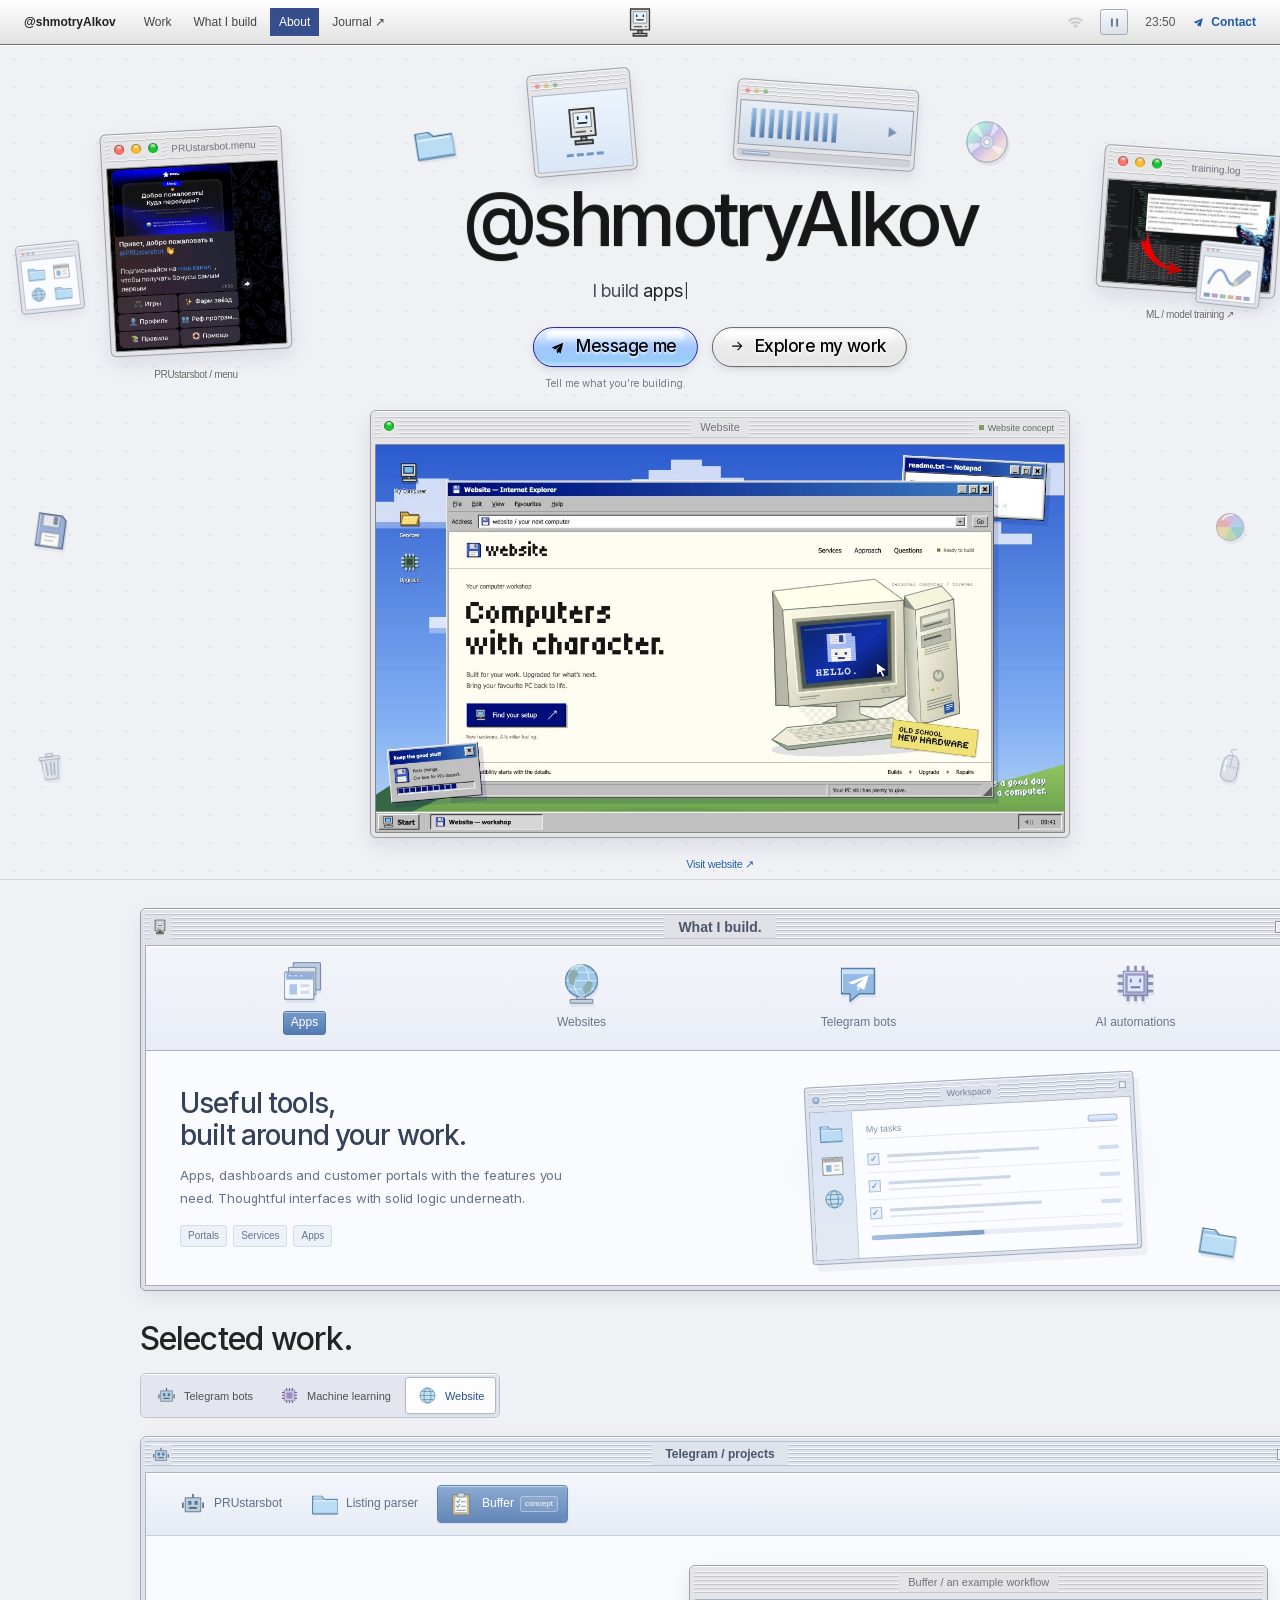
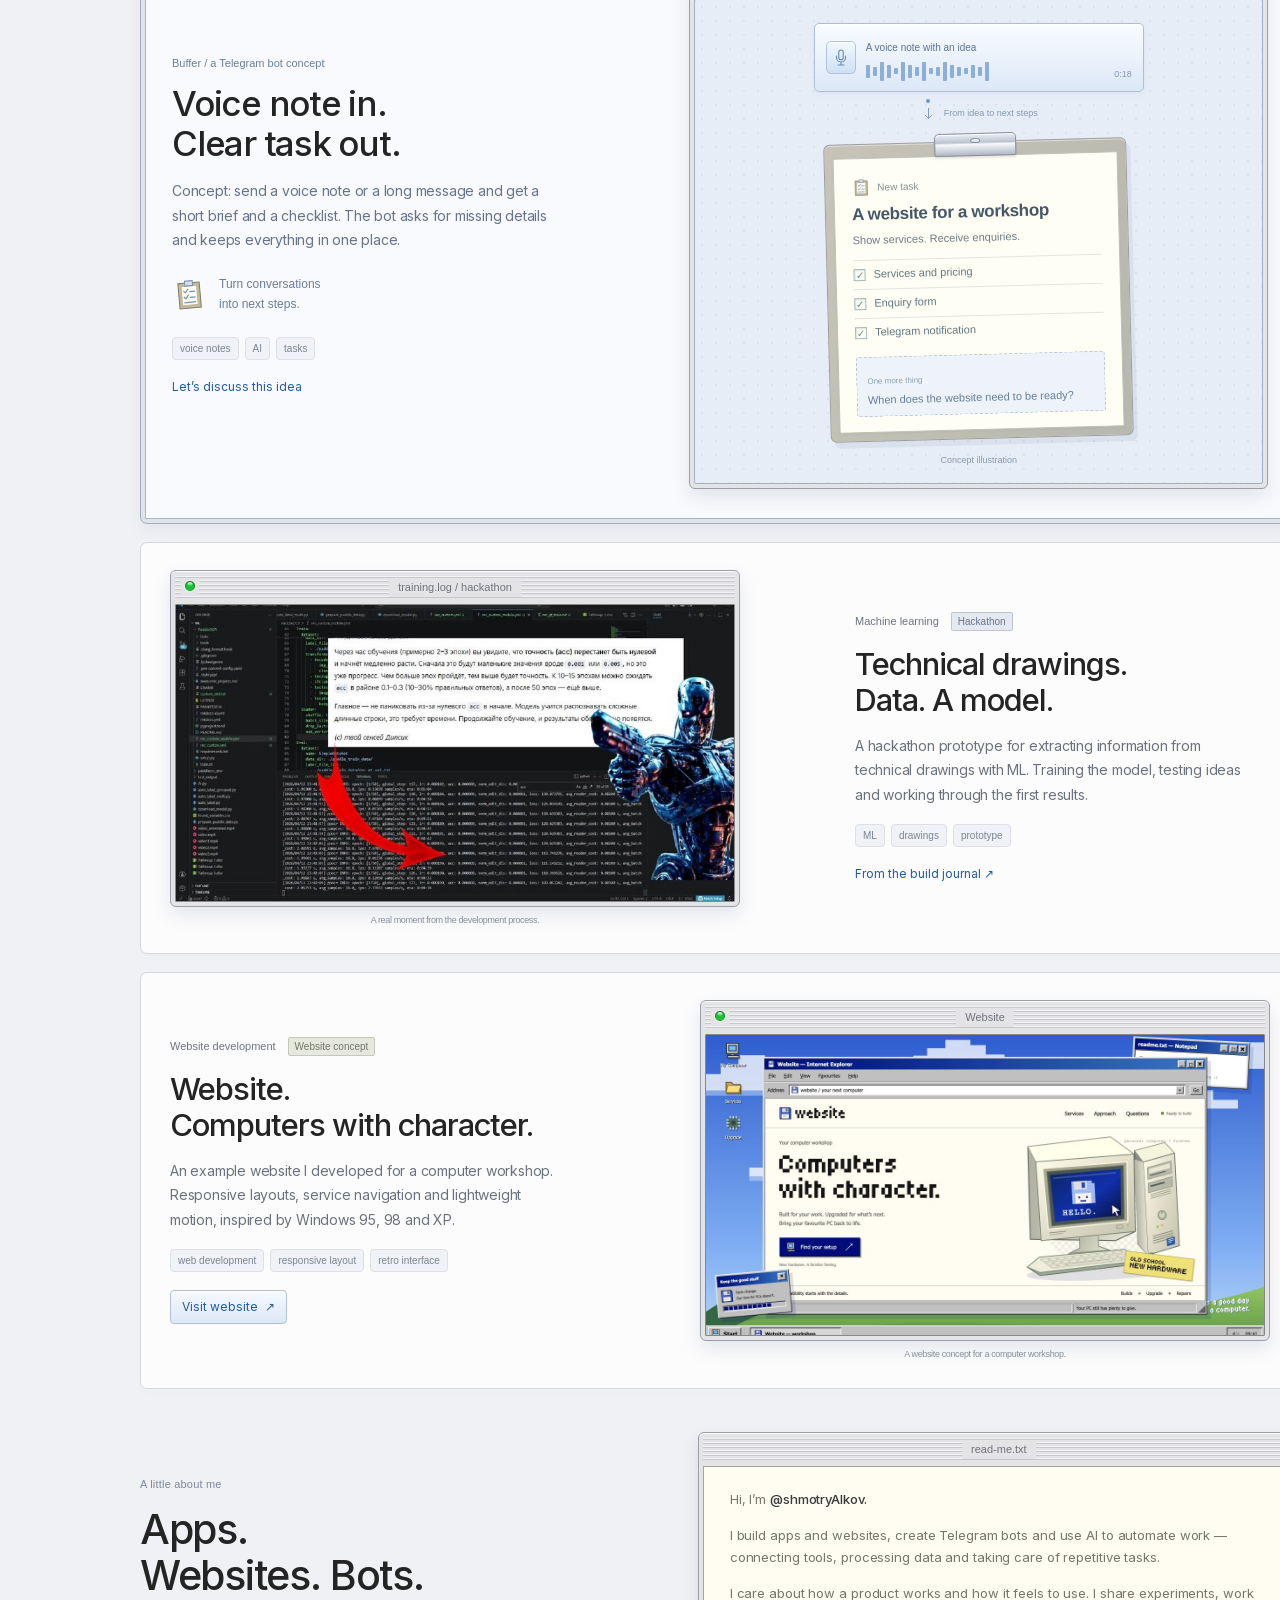
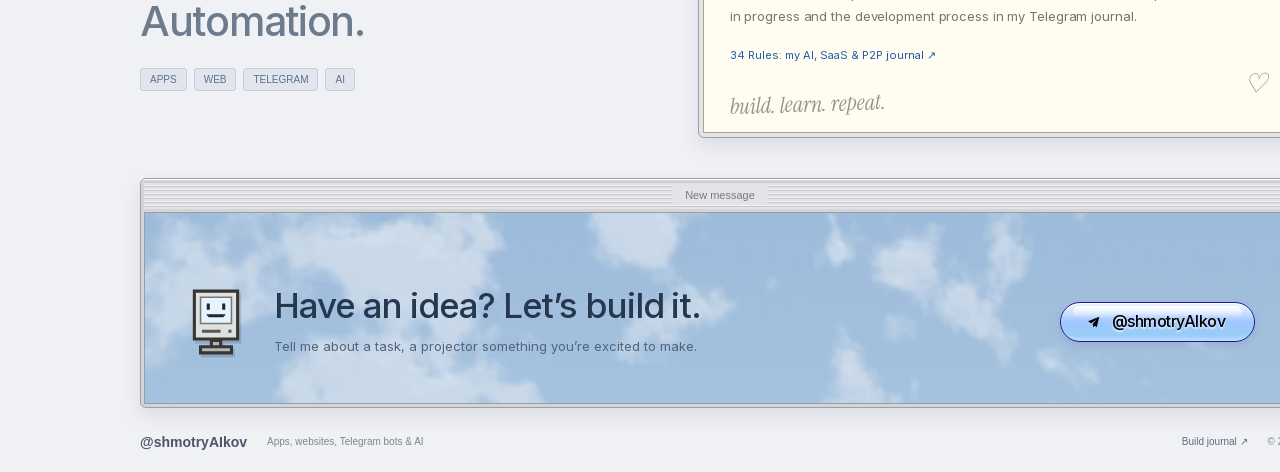
==== commit af3d31a8: "Fix cross-device motion startup and add animation control" ====
--- a/index.html
+++ b/index.html
@@ -1,6 +1,6 @@
 <!doctype html>
 <html lang="en" class="inter_c15e96cb-module__0bjUvq__variable geist_mono_42eec60-module__Gb1_vG__variable instrument_serif_a12e2dce-module__PQFJYW__variable">
-<head><meta charset="utf-8"><meta name="viewport" content="width=device-width,initial-scale=1"><meta name="theme-color" content="#e7e9ee"><title>@shmotryAIkov — Developer</title><meta name="description" content="@shmotryAIkov builds apps, websites, Telegram bots and AI automations. Selected work, experiments and ways to get in touch."><link rel="icon" href="assets/dev-mark.svg"><link rel="stylesheet" href="style.css"><link rel="stylesheet" href="portfolio.css?v=retro-english"><script>document.documentElement.classList.add('js-reveal');setTimeout(()=>{if(!document.documentElement.dataset.ready)document.documentElement.classList.remove('js-reveal')},3000)</script></head>
+<head><meta charset="utf-8"><meta name="viewport" content="width=device-width,initial-scale=1"><meta name="theme-color" content="#e7e9ee"><title>@shmotryAIkov — Developer</title><meta name="description" content="@shmotryAIkov builds apps, websites, Telegram bots and AI automations. Selected work, experiments and ways to get in touch."><link rel="icon" href="assets/dev-mark.svg"><link rel="stylesheet" href="style.css"><link rel="stylesheet" href="portfolio.css?v=motion-compat-2"><script>(()=>{const root=document.documentElement;let preference;try{preference=localStorage.getItem('portfolio-motion')}catch{}root.dataset.motion=['on','off'].includes(preference)?preference:(matchMedia('(prefers-reduced-motion:reduce)').matches?'off':'on');root.classList.add('js-reveal');setTimeout(()=>{if(!root.dataset.ready)root.classList.remove('js-reveal')},3000)})()</script></head>
 <body>
 <svg width="0" height="0" aria-hidden="true" style="position:absolute"><defs><symbol id="telegram" viewBox="0 0 24 24"><path d="m3 11 17-7-4 16-6-5 6-7-8 6z" fill="currentColor"/><path d="m10 15 1 5 3-3" fill="currentColor"/></symbol><symbol id="arrow" viewBox="0 0 24 24"><path d="M5 12h14m-6-6 6 6-6 6" fill="none" stroke="currentColor" stroke-width="1.7"/></symbol><symbol id="code" viewBox="0 0 48 31"><path d="m15 7-8 8 8 8m18-16 8 8-8 8M28 3l-8 25" fill="none" stroke="currentColor" stroke-width="3" stroke-linecap="round" stroke-linejoin="round"/></symbol><symbol id="happy-mac" viewBox="0 0 40 44"><path d="M6 2h28v31H6z" fill="#e1e1df" stroke="#363636" stroke-width="2"/><path d="M10 6h20v17H10z" fill="#e5f4ff" stroke="#777"/><path d="M15 10v4m10-4v4m-10 4h10m-10-1v1m10-1v1" stroke="#252525" stroke-width="2"/><path d="M11 28h12m5 0h2" stroke="#575757" stroke-width="2"/><path d="M17 34h6v4h-6zM10 38h20v4H10z" fill="#b4b4b3" stroke="#363636" stroke-width="2"/></symbol><symbol id="mac-folder" viewBox="0 0 36 32"><path d="M2 6h12l4 4h16v19H2z" fill="#9ec8ed" stroke="#38688d"/><path d="M3 11h31v17H3z" fill="#badcf5"/><path d="M4 12h28M4 7h9" stroke="#f3fbff"/><path d="M3 28h30" stroke="#6899c0"/></symbol><symbol id="app-icon" viewBox="0 0 36 32"><path d="M3 3h30v26H3z" fill="#f8f8f8" stroke="#666"/><path d="M4 4h28v6H4z" fill="#b2b2b2"/><path d="M7 6h2m3 0h2m3 0h2" stroke="#555"/><path d="M8 14h8v10H8z" fill="#8ab6da"/><path d="M20 14h8v3h-8zm0 6h8v3h-8z" fill="#d1d1d1"/></symbol><symbol id="web-icon" viewBox="0 0 36 32"><circle cx="18" cy="16" r="13" fill="#c4dfee" stroke="#477b9b"/><ellipse cx="18" cy="16" rx="6" ry="13" fill="none" stroke="#477b9b"/><path d="M5 16h26M8 9h20M8 23h20" stroke="#477b9b"/></symbol><symbol id="buffer-icon" viewBox="0 0 36 32"><path d="M7 4h22v26H7z" fill="#c7b994" stroke="#7c786d"/><path d="M10 7h16v20H10z" fill="#fffdf2" stroke="#b7b5a5"/><path d="M14 2h8v5h-8z" fill="#d6dee9" stroke="#7d8fa6"/><path d="m12 12 2 2 3-4m1 3h6m-12 5 2 2 3-4m1 3h6m-12 5h12" fill="none" stroke="#6b96bd" stroke-width="1.3"/></symbol><symbol id="bot-icon" viewBox="0 0 36 32"><path d="M8 8h20v18H8z" fill="#bbccdc" stroke="#4c657c"/><path d="M18 3v5M5 14v7m26-7v7" stroke="#4c657c" stroke-width="2"/><path d="M12 12h4v5h-4zm8 0h4v5h-4z" fill="#477b9b"/><path d="M13 21h10" stroke="#4c657c" stroke-width="2"/></symbol><symbol id="ai-icon" viewBox="0 0 36 32"><path d="M9 7h18v18H9z" fill="#cec8e5" stroke="#736592"/><path d="M13 11h10v10H13z" fill="#9b8ebd"/><path d="M13 3v4m5-4v4m5-4v4M13 25v4m5-4v4m5-4v4M5 11h4m-4 5h4m-4 5h4m18-10h4m-4 5h4m-4 5h4" stroke="#736592" stroke-width="2"/></symbol><symbol id="service-apps-icon" viewBox="0 0 48 48"><path d="M12 5h29v29H12z" fill="#bdcbe0" stroke="#6b81a3"/><path d="M7 10h29v29H7z" fill="#e1e5ee" stroke="#768aa8"/><path d="M3 15h31v29H3z" fill="#f5f7fc" stroke="#617b9f"/><path d="M4 16h29v7H4z" fill="#91afd8"/><path d="M7 19h3m3 0h3m3 0h3" stroke="#eaf2ff"/><path d="M8 28h8v11H8z" fill="#aec6e5"/><path d="M20 28h9v3h-9zm0 7h9v3h-9z" fill="#cfd9e8"/><path d="M4 16v26" stroke="#fff"/></symbol>
 <symbol id="service-web-icon" viewBox="0 0 48 48"><path d="M19 35h9v6h-9zM12 41h24v4H12z" fill="#c7cfdb" stroke="#6c829e"/><circle cx="24" cy="21" r="17" fill="#9fcae8" stroke="#6284ab" stroke-width="1.5"/><ellipse cx="24" cy="21" rx="8" ry="17" fill="none" stroke="#e2f2fc"/><path d="M7 21h34M10 12h28M10 30h28" stroke="#d4eafb"/><path d="m13 9 6 1 2 5-4 4-1 7-5-2-1-8zm18 12 5 2-2 8-6 5-3-7z" fill="#8cadac"/><path d="M12 10q6-7 13-5" stroke="#fff" fill="none" stroke-width="2" opacity=".6"/></symbol>
@@ -17,7 +17,7 @@
 <svg class="edge-icon edge-mouse" viewBox="0 0 40 48"><path d="M20 10q11 0 11 14v13q0 9-11 9T9 37V24q0-14 11-14z" fill="#dce0e8" stroke="#8d99ad"/><path d="M20 10v16M10 26h20" fill="none" stroke="#a5afbf"/><path d="M20 9q-8-8 4-8" fill="none" stroke="#92a2ba"/><path d="M13 18v16" stroke="#fff" stroke-width="2"/></svg>
 </div>
 <div class="stage portfolio-stage">
-<header class="menubar"><div class="menubar-row"><nav class="portfolio-nav" aria-label="Main navigation"><a href="#" class="nav-brand">@shmotryAIkov</a><a href="#projects">Work</a><a href="#services">What I build</a><a href="#about">About</a><a href="https://t.me/chilovuyparen2" target="_blank" rel="noopener">Journal ↗</a></nav><button class="logo-link dev-logo" aria-label="Back to top"><svg viewBox="0 0 40 44"><use href="#happy-mac"/></svg></button><div class="portfolio-status"><span class="status-wifi" aria-hidden="true"><img src="assets/nav-wifi.svg" alt=""></span><time class="portfolio-clock">00:00</time><a href="https://t.me/shmotryAIkov" target="_blank" rel="noopener"><svg viewBox="0 0 24 24"><use href="#telegram"/></svg> Contact</a><button class="portfolio-menu" aria-label="Open menu" aria-expanded="false"><span></span><span></span></button></div></div><nav class="portfolio-mobile-nav" aria-label="Mobile navigation" hidden><a href="#projects">Work</a><a href="#services">What I build</a><a href="#about">About</a><a href="https://t.me/chilovuyparen2" target="_blank" rel="noopener">Telegram journal ↗</a></nav></header>
+<header class="menubar"><div class="menubar-row"><nav class="portfolio-nav" aria-label="Main navigation"><a href="#" class="nav-brand">@shmotryAIkov</a><a href="#projects">Work</a><a href="#services">What I build</a><a href="#about">About</a><a href="https://t.me/chilovuyparen2" target="_blank" rel="noopener">Journal ↗</a></nav><button class="logo-link dev-logo" aria-label="Back to top"><svg viewBox="0 0 40 44"><use href="#happy-mac"/></svg></button><div class="portfolio-status"><span class="status-wifi" aria-hidden="true"><img src="assets/nav-wifi.svg" alt=""></span><button class="motion-toggle" type="button" aria-label="Pause animations" aria-pressed="true" title="Pause animations" hidden><svg viewBox="0 0 20 20" aria-hidden="true"><path class="motion-pause" d="M6 4v12M14 4v12" fill="none" stroke="currentColor" stroke-width="3"/><path class="motion-play" d="m6 3 11 7-11 7z" fill="currentColor"/></svg></button><time class="portfolio-clock">00:00</time><a href="https://t.me/shmotryAIkov" target="_blank" rel="noopener"><svg viewBox="0 0 24 24"><use href="#telegram"/></svg> Contact</a><button class="portfolio-menu" aria-label="Open menu" aria-expanded="false"><span></span><span></span></button></div></div><nav class="portfolio-mobile-nav" aria-label="Mobile navigation" hidden><a href="#projects">Work</a><a href="#services">What I build</a><a href="#about">About</a><a href="https://t.me/chilovuyparen2" target="_blank" rel="noopener">Telegram journal ↗</a></nav></header>
 <main>
 <section class="hero portfolio-hero" aria-labelledby="hero-title"><div class="abs ambient-decor ambient-mac" aria-hidden="true"><div class="win"><div class="ambient-title"><i></i><i></i><i></i></div><div class="ambient-mac-screen"><svg viewBox="0 0 40 44"><use href="#happy-mac"/></svg><span class="ambient-boot"><i></i><i></i><i></i><i></i></span></div></div></div>
 <div class="abs ambient-decor ambient-player" aria-hidden="true"><div class="win"><div class="ambient-title"><i></i><i></i><i></i></div><div class="ambient-player-screen"><div class="ambient-equalizer"><i></i><i></i><i></i><i></i><i></i><i></i><i></i><i></i><i></i><i></i></div><svg class="ambient-play" viewBox="0 0 24 24"><path d="m8 5 11 7-11 7z" fill="currentColor"/></svg></div><div class="ambient-player-track"><i></i></div></div></div>
@@ -102,5 +102,5 @@
 </article><article class="case-row reverse work-row reveal-group" id="ml-work"><div class="case-copy will-reveal"><div class="case-meta"><span>Machine learning</span><span class="case-badge">Hackathon</span></div><h3>Technical drawings.<br>Data. A model.</h3><p>A hackathon prototype for extracting information from technical drawings with ML. Training the model, testing ideas and working through the first results.</p><div class="case-tags"><span>ML</span><span>drawings</span><span>prototype</span></div><a class="case-source" href="https://t.me/chilovuyparen2/494" target="_blank" rel="noopener">From the build journal ↗</a></div><div class="case-visual will-reveal"><div class="win"><div class="bar"><div class="dots"><button data-photo="assets/work-494.jpg" data-title="ML — model training" data-source="https://t.me/chilovuyparen2/494" aria-label="Enlarge: ML — model training"><img src="assets/win-zoom.png" alt=""></button></div><span>training.log / hackathon</span></div><button class="case-photo" data-photo="assets/work-494.jpg" data-title="ML — model training" data-source="https://t.me/chilovuyparen2/494" aria-label="Open the ML project photo"><img src="assets/work-494.jpg" width="800" height="424" loading="lazy" decoding="async" alt="Original photo of ML model training at a hackathon"></button></div><span class="win-caption">A real moment from the development process.</span></div></article><article class="case-row work-row reveal-group" id="website-work"><div class="case-copy will-reveal"><div class="case-meta"><span>Website development</span><span class="case-badge design-badge">Website concept</span></div><h3>Website.<br>Computers with character.</h3><p>An example website I developed for a computer workshop. Responsive layouts, service navigation and lightweight motion, inspired by Windows 95, 98 and XP.</p><div class="case-tags"><span>web development</span><span>responsive layout</span><span>retro interface</span></div><a class="case-source project-visit-link" href="projects/website.html" target="_blank" rel="noopener">Visit website <span aria-hidden="true">↗</span></a></div><div class="case-visual will-reveal"><div class="win"><div class="bar"><div class="dots"><button data-photo="assets/website-preview.jpg" data-title="Computer workshop website" aria-label="Enlarge: Computer workshop website"><img src="assets/win-zoom.png" alt=""></button></div><span>Website</span></div><button class="case-photo retro-case-photo" data-photo="assets/website-preview.jpg" data-title="Computer workshop website" aria-label="Enlarge the website preview"><img src="assets/website-preview.jpg" width="1280" height="720" loading="lazy" decoding="async" alt="Computer workshop website, inspired by Windows 95, 98 and XP"></button></div><span class="win-caption">A website concept for a computer workshop.</span></div></article></section><section class="portfolio-section about-section" id="about"><div class="about-layout reveal-group"><div class="about-heading will-reveal"><span class="section-label">A little about me</span><h2>Apps.<br>Websites. Bots.<br><span>Automation.</span></h2><div class="about-stack"><span>APPS</span><span>WEB</span><span>TELEGRAM</span><span>AI</span></div></div><div class="about-note win will-reveal"><div class="bar"><span>read-me.txt</span></div><div class="about-note-content"><p>Hi, I’m <strong>@shmotryAIkov.</strong></p><p>I build apps and websites, create Telegram bots and use AI to automate work — connecting tools, processing data and taking care of repetitive tasks.</p><p>I care about how a product works and how it feels to use. I share experiments, work in progress and the development process in my Telegram journal.</p><a href="https://t.me/chilovuyparen2" target="_blank" rel="noopener">34 Rules: my AI, SaaS & P2P journal ↗</a><span class="note-signature">build. learn. repeat. <b>♡</b></span></div></div></div></section>
 <section class="contact-section reveal-group" id="contact"><div class="contact-title"><span>New message</span><img src="assets/win-zoom.png" alt=""></div><div class="contact-sky" aria-hidden="true"></div><div class="contact-content"><svg class="contact-mac will-reveal" viewBox="0 0 40 44" aria-hidden="true"><use href="#happy-mac"/></svg><span class="section-label will-reveal">Start with hello</span><h2 class="will-reveal">Have an idea?<br> Let’s build it.</h2><p class="will-reveal">Tell me about a task, a project<br>or something you’re excited to make.</p><a class="btn mac will-reveal" href="https://t.me/shmotryAIkov" target="_blank" rel="noopener"><div class="gloss"></div><svg class="ico" viewBox="0 0 24 24"><use href="#telegram"/></svg><span>@shmotryAIkov</span></a></div></section>
 </main><footer class="portfolio-footer"><a href="#">@shmotryAIkov</a><span>Apps, websites, Telegram bots & AI</span><a href="https://t.me/chilovuyparen2" target="_blank" rel="noopener">Build journal ↗</a><span>© 2026</span></footer>
-</div><script src="portfolio.js?v=retro-english" defer></script>
+</div><script src="portfolio.js?v=motion-compat-2" defer></script>
 </body></html>
--- a/portfolio.css
+++ b/portfolio.css
@@ -10,7 +10,7 @@
 /* A short services band, then all three works inside one Finder window. */
 .portfolio-section{max-width:1160px;margin:0 auto;padding:38px 0}.section-label{display:block;font:11px MacPixel,Tahoma,sans-serif;color:#6a6f78;margin-bottom:12px;letter-spacing:.2px}.section-intro{text-align:center;margin-bottom:24px}.section-intro h2,.about-heading h2{font-size:35px;line-height:1.14;letter-spacing:-1.1px;font-weight:500;margin:0}.section-intro p{font-size:13px;line-height:1.6;color:#747b87;letter-spacing:-.2px;margin:12px 0 0}.services-section{background:#dfe2e8;border-block:1px solid #bec3cc;box-shadow:inset 0 1px #fff}.services-section .portfolio-section{padding:27px 0 29px}.services-section .section-intro{margin:0 0 19px}.services-section .section-intro .section-label{display:none}.services-section .section-intro h2{font-size:27px}.services-grid{display:grid;grid-template-columns:repeat(4,1fr);gap:0}.services-grid .process-card{padding:7px 24px;border-left:1px solid #bfc4cd}.services-grid .process-card:first-child{border:0}.process-icon{width:32px;height:29px;float:left;margin:0 10px 8px 0}.process-card h3{font-size:17px;letter-spacing:-.4px;font-weight:500;margin:5px 0 12px;line-height:1.2}.process-card p{font-size:12px;line-height:1.7;color:#68707d;margin:0;clear:both;max-width:240px}.projects-section{padding:3px;background:var(--platinum);border:1px solid #737373;border-radius:3px;box-shadow:var(--bevel),5px 6px 0 #57647622;margin:34px auto}.finder-title{height:28px;display:flex;align-items:center;justify-content:center;position:relative;background:repeating-linear-gradient(0deg,#d5d5d5 0 2px,#777 2px 3px,#fff 3px 4px);margin-bottom:4px}.finder-title>span:not(.finder-close){font:18px/1 MacPixel,Tahoma,sans-serif;padding:2px 14px;background:var(--platinum);color:#333}.finder-close{position:absolute;left:7px;top:8px;width:13px;height:13px;background:var(--platinum);border:1px solid #666;box-shadow:inset 1px 1px #fff}.finder-title>img{width:13px;height:13px;position:absolute;right:8px;background:var(--platinum);box-shadow:0 0 0 4px var(--platinum)}.projects-section>.section-intro{display:flex;align-items:center;justify-content:space-between;padding:19px 26px;background:#fafafa;margin:0;border:1px solid #999;border-bottom:0;text-align:left}.projects-section .section-intro .section-label{display:none}.projects-section .section-intro h2{font-size:29px;letter-spacing:-.9px}.projects-section .section-intro p{font:11px Geneva,Tahoma,sans-serif;margin:0;color:#828282}.project-shortcuts{display:flex;align-items:center;gap:7px;padding:8px 17px;background:#e8e8e8;box-shadow:inset 0 1px #fff;border:1px solid #999;border-top:1px solid #ccc}.project-shortcuts a{display:flex;align-items:center;gap:7px;border:1px solid transparent;padding:5px 9px;font:11px Geneva,Tahoma,sans-serif;color:#505050}.project-shortcuts a>svg{width:23px;height:23px}.project-shortcuts a:hover,.project-shortcuts a.is-current{border-color:#a3a6ae;background:#f6f6f6;box-shadow:inset 1px 1px #fff}.project-shortcuts>span{margin-left:auto;font:10px Geneva,Tahoma,sans-serif;color:#7b7b7b}.case-row{display:flex;align-items:center;justify-content:space-between;gap:50px;padding:29px 28px;margin:0 1px;border:1px solid #999;border-top:0;background:var(--paper);position:relative}.case-row+.case-row{border-top:1px solid #c5c8ce}.case-row.reverse{flex-direction:row-reverse}.case-copy{width:415px;flex-shrink:0}.case-meta{display:flex;align-items:center;gap:12px;font:11px Geneva,Tahoma,sans-serif;color:#6e7580;margin-bottom:15px}.case-badge{font:10px Geneva,Tahoma,sans-serif;padding:3px 6px;background:#e4e8f0;border:1px solid #bfc5d1;border-radius:2px;color:#68768b}.design-badge{background:#e6e8de;color:#707865;border-color:#c6c9b9}.case-copy h3{font-size:31px;line-height:1.16;font-weight:500;letter-spacing:-1px;margin:0 0 16px}.case-copy>p{font-size:14px;line-height:1.75;letter-spacing:-.2px;color:#6c727d;margin:0;max-width:400px}.case-tags{display:flex;gap:6px;flex-wrap:wrap;margin-top:17px}.case-tags span{padding:4px 7px;border:1px solid #d1d3d8;background:#eff0f3;border-radius:2px;font:10px/1.3 Geneva,Tahoma,sans-serif;color:#78808b}.case-source{display:inline-block;margin-top:18px;font-size:12px;color:var(--link)}.case-source:hover{text-decoration:underline;text-underline-offset:3px}.case-visual{width:570px;min-width:0}.case-visual .win{width:100%}.case-photo{padding:0;border:1px solid #888;display:block;width:100%;border-radius:1px;overflow:hidden;background:#e8e8e8;line-height:0}.case-photo>img{display:block;width:100%;height:auto;max-height:300px;object-fit:cover;transition:transform .35s cubic-bezier(.22,1,.36,1)}.case-photo:hover>img{transform:scale(1.025)}.case-visual .win-caption{font-size:9px;margin-top:7px;color:#7b808b}.telegram-photo-pair{display:grid;grid-template-columns:1.2fr 1fr;gap:18px;padding:22px 22px 25px;background:radial-gradient(ellipse at 40% 30%,#e3e9f6,#d5ddec);align-items:center;border:1px solid #999;min-height:335px}.telegram-photo-pair>.bot-shot{padding:0;border:1px solid #33334a55;border-radius:5px;background:#11111f;box-shadow:0 6px 13px #222b5026;overflow:hidden;line-height:0;transform:rotate(-2deg);transition:transform .3s cubic-bezier(.22,1,.36,1),box-shadow .3s}.telegram-photo-pair>.bot-shot-payments{transform:rotate(2deg)}.telegram-photo-pair img{width:100%;height:auto;max-height:none;object-fit:contain;display:block}.telegram-photo-pair>.bot-shot:hover,.telegram-photo-pair>.bot-shot:focus-visible{transform:translateY(-4px) rotate(0);box-shadow:0 10px 18px #222b5038}
 /* About and contact use the space they need, without long empty pauses. */
-.about-section{padding:13px 0 40px}.about-layout{display:grid;grid-template-columns:.9fr 1.1fr;gap:65px;align-items:center}.about-heading .section-label{font-size:15px;margin-bottom:17px}.about-heading h2{font-size:41px;line-height:1.12;letter-spacing:-1.3px}.about-heading h2 span{color:#6e7b8f}.about-stack{display:flex;gap:7px;flex-wrap:wrap;margin-top:23px}.about-stack span{font:11px MacPixel,monospace;background:#d4d7de;border:1px solid #aeb5c1;box-shadow:inset 1px 1px #f8f8fa;padding:5px 9px;color:#617087}.about-note{width:100%}.about-note-content{padding:21px 26px 20px;background:#fffdf2;border:1px solid #a8a594}.about-note-content p{font-size:13px;line-height:1.75;color:#77766b;letter-spacing:-.1px;margin:0 0 13px}.about-note-content strong{font-weight:500;color:#383a3b}.about-note-content>a{color:var(--link);font-size:11px;display:inline-block;margin-top:2px;line-height:1.5}.about-note-content>a:hover{text-decoration:underline}.note-signature{display:flex;justify-content:space-between;font:italic 22px var(--font-instrument-serif),Georgia,serif;color:#97937f;transform:rotate(-2deg);margin-top:18px}.note-signature b{font-size:27px;font-weight:400;line-height:20px}.contact-section{max-width:1160px;margin:0 auto 26px;border:1px solid #737373;border-radius:3px;background:#d5d5d5;box-shadow:var(--bevel),4px 5px 0 #57647622;position:relative;overflow:hidden;padding:3px;isolation:isolate;min-height:0;text-align:left}.contact-title{height:27px;display:flex;align-items:center;justify-content:center;position:relative;background:repeating-linear-gradient(0deg,#d5d5d5 0 2px,#777 2px 3px,#fff 3px 4px);margin-bottom:3px}.contact-title>span{font:18px MacPixel,Tahoma,sans-serif;background:var(--platinum);padding:1px 12px}.contact-title>img{width:13px;height:13px;position:absolute;right:6px;background:var(--platinum);box-shadow:0 0 0 3px var(--platinum)}.contact-sky{position:absolute;z-index:-1;inset:34px 4px 4px;background:url('assets/pr-sky.webp') center 65%/cover;opacity:.56;animation:mac-cloud 28s ease-in-out infinite alternate;animation-play-state:paused}.contact-section.is-visible .contact-sky{animation-play-state:running}.contact-content{display:grid;grid-template-columns:62px 1fr auto;gap:0 27px;align-items:center;padding:27px 40px;background:#e9f1fb44;border:1px solid #969eaa;min-height:192px}.contact-mac{height:68px;width:62px;grid-column:1;grid-row:1/3;filter:drop-shadow(2px 3px #0002)}.contact-content .section-label{display:none}.contact-content h2{font-size:35px;line-height:1.1;letter-spacing:-1.1px;font-weight:500;color:#26384f;margin:0;grid-column:2;grid-row:1;align-self:end}.contact-content h2 br{display:none}.contact-content p{font-size:13px;line-height:1.65;color:#52647b;grid-column:2;grid-row:2;margin:12px 0 0;align-self:start}.contact-content p br{display:none}.contact-content .btn{grid-column:3;grid-row:1/3;min-width:195px;display:inline-flex;justify-content:center;font-size:16px}.portfolio-footer{max-width:1160px;margin:auto;padding:0 0 22px;display:flex;align-items:center;gap:20px;font:10px Geneva,Tahoma,sans-serif;color:#7d8591}.portfolio-footer>a:first-child{font-size:14px;color:#4a5669;font-weight:bold}.portfolio-footer>a:nth-of-type(2){margin-left:auto;color:#5d6d83}
+.about-section{padding:13px 0 40px}.about-layout{display:grid;grid-template-columns:.9fr 1.1fr;gap:65px;align-items:center}.about-heading .section-label{font-size:15px;margin-bottom:17px}.about-heading h2{font-size:41px;line-height:1.12;letter-spacing:-1.3px}.about-heading h2 span{color:#6e7b8f}.about-stack{display:flex;gap:7px;flex-wrap:wrap;margin-top:23px}.about-stack span{font:11px MacPixel,monospace;background:#d4d7de;border:1px solid #aeb5c1;box-shadow:inset 1px 1px #f8f8fa;padding:5px 9px;color:#617087}.about-note{width:100%}.about-note-content{padding:21px 26px 20px;background:#fffdf2;border:1px solid #a8a594}.about-note-content p{font-size:13px;line-height:1.75;color:#77766b;letter-spacing:-.1px;margin:0 0 13px}.about-note-content strong{font-weight:500;color:#383a3b}.about-note-content>a{color:var(--link);font-size:11px;display:inline-block;margin-top:2px;line-height:1.5}.about-note-content>a:hover{text-decoration:underline}.note-signature{display:flex;justify-content:space-between;font:italic 22px var(--font-instrument-serif),Georgia,serif;color:#97937f;transform:rotate(-2deg);margin-top:18px}.note-signature b{font-size:27px;font-weight:400;line-height:20px}.contact-section{max-width:1160px;margin:0 auto 26px;border:1px solid #737373;border-radius:3px;background:#d5d5d5;box-shadow:var(--bevel),4px 5px 0 #57647622;position:relative;overflow:hidden;padding:3px;isolation:isolate;min-height:0;text-align:left}.contact-title{height:27px;display:flex;align-items:center;justify-content:center;position:relative;background:repeating-linear-gradient(0deg,#d5d5d5 0 2px,#777 2px 3px,#fff 3px 4px);margin-bottom:3px}.contact-title>span{font:18px MacPixel,Tahoma,sans-serif;background:var(--platinum);padding:1px 12px}.contact-title>img{width:13px;height:13px;position:absolute;right:6px;background:var(--platinum);box-shadow:0 0 0 3px var(--platinum)}.contact-sky{position:absolute;z-index:-1;inset:34px 4px 4px;background:url('assets/pr-sky.webp') center 65%/cover;opacity:.56;animation:mac-cloud 28s ease-in-out infinite alternate}.contact-section.is-visible .contact-sky{animation-play-state:running}.contact-content{display:grid;grid-template-columns:62px 1fr auto;gap:0 27px;align-items:center;padding:27px 40px;background:#e9f1fb44;border:1px solid #969eaa;min-height:192px}.contact-mac{height:68px;width:62px;grid-column:1;grid-row:1/3;filter:drop-shadow(2px 3px #0002)}.contact-content .section-label{display:none}.contact-content h2{font-size:35px;line-height:1.1;letter-spacing:-1.1px;font-weight:500;color:#26384f;margin:0;grid-column:2;grid-row:1;align-self:end}.contact-content h2 br{display:none}.contact-content p{font-size:13px;line-height:1.65;color:#52647b;grid-column:2;grid-row:2;margin:12px 0 0;align-self:start}.contact-content p br{display:none}.contact-content .btn{grid-column:3;grid-row:1/3;min-width:195px;display:inline-flex;justify-content:center;font-size:16px}.portfolio-footer{max-width:1160px;margin:auto;padding:0 0 22px;display:flex;align-items:center;gap:20px;font:10px Geneva,Tahoma,sans-serif;color:#7d8591}.portfolio-footer>a:first-child{font-size:14px;color:#4a5669;font-weight:bold}.portfolio-footer>a:nth-of-type(2){margin-left:auto;color:#5d6d83}
 /* Enlarging work behaves like opening a Mac window. */
 .portfolio-dialog{margin:auto;position:fixed;inset:0;border:1px solid #5f6670;border-radius:3px;padding:4px;background:var(--platinum);width:min(1000px,calc(100vw - 32px));max-height:calc(100dvh - 28px);box-shadow:var(--bevel),8px 10px 0 #0003;overflow:auto}.portfolio-dialog::backdrop{background:#303b519c;backdrop-filter:none}.dialog-head{display:flex;justify-content:center;align-items:center;position:relative;min-height:27px;margin-bottom:4px;background:repeating-linear-gradient(0deg,#d5d5d5 0 2px,#5e5e5e 2px 3px,#fff 3px 4px);padding:0 28px;color:#3c4453}.dialog-head>span{background:var(--platinum);font:17px MacPixel,Tahoma,sans-serif;padding:2px 12px;text-align:center;overflow:hidden;white-space:nowrap;text-overflow:ellipsis}.dialog-head button{position:absolute;left:5px;width:14px;height:14px;border:1px solid #555;border-radius:0;background:#d6d6d6;color:transparent;box-shadow:var(--bevel);padding:0}.dialog-head button:hover{background:#b1b1b1}.portfolio-dialog>img{display:block;max-width:100%;max-height:calc(100dvh - 105px);margin:auto;object-fit:contain;border:1px solid #999}.portfolio-dialog .dialog-source{display:block;text-align:center;color:var(--link);font-size:11px;padding:10px 0 3px}.gallery-controls{display:flex;justify-content:center;align-items:center;gap:18px;padding:8px 0 3px;color:#626f83;font:11px Geneva,Tahoma,sans-serif}.gallery-controls>button{width:31px;height:25px;border-radius:2px;border:1px solid #888;background:#e5e5e5;box-shadow:var(--bevel);color:#4e607b;font-size:15px;line-height:1}.gallery-controls>button:active{box-shadow:inset 1px 1px #888;background:#c5c5c5}.gallery-dialog>img{max-height:calc(100dvh - 145px)}.closed-window{display:none!important}.js-reveal .will-reveal{opacity:0;translate:0 14px;transition:opacity .4s,translate .5s cubic-bezier(.22,1,.36,1);transition-delay:var(--reveal-delay,0s)}.js-reveal .is-visible .will-reveal{opacity:1;translate:0}.motion-paused *,.motion-paused *::before,.motion-paused *::after{animation-play-state:paused!important}@keyframes mac-window-in{from{opacity:0;translate:0 10px;scale:.97}to{opacity:1;translate:0;scale:1}}@keyframes mac-caret{50%{opacity:0}}@keyframes mac-cloud{from{transform:translateX(-.6%)}to{transform:translateX(.6%)}}
 @media(min-width:1440px){.portfolio-stage .menubar{width:100vw}}
@@ -21,7 +21,7 @@
 }
 @media(min-width:601px) and (max-width:1023px){.portfolio-hero>.float-ml{left:calc(50% - 255px)!important}.portfolio-hero>.float-mcp{right:calc(50% - 255px)!important}.portfolio-headline .headline{font-size:58px!important}.portfolio-headline .btn{font-size:14px!important;padding-inline:17px!important}.portfolio-hero>#hero-center{top:163px!important}.portfolio-hero>#big-video{top:360px!important}.portfolio-hero{height:calc(464px + min(640px,100vw - 28px)*.5625)!important}.about-layout{grid-template-columns:.8fr 1.2fr;gap:28px}.about-heading h2{font-size:30px}}
 @media(max-width:360px){.portfolio-hero>.float-ml{left:10px!important}.portfolio-hero>.float-mcp{right:10px!important}.float-ml .screen{width:82px;height:70px}.float-mcp .screen{width:89px;height:59px}.portfolio-headline .headline{font-size:30px!important;letter-spacing:-1.8px!important}.portfolio-headline .subtitle{font-size:13px!important}.typing-role{min-width:145px}.portfolio-headline .btns{gap:8px!important}.portfolio-headline .btn{font-size:11px!important;padding-inline:10px!important}.services-grid .process-card{padding-inline:9px}.process-card h3{font-size:13px}.process-icon{width:23px;height:22px}.project-shortcuts a{font-size:8px;gap:3px}.project-shortcuts a>svg{width:17px;height:17px}.case-row,.case-row.reverse{padding-inline:13px}.case-copy h3{font-size:25px}.contact-content h2{font-size:26px}}
-@media(prefers-reduced-motion:reduce){html{scroll-behavior:auto}.js-reveal .will-reveal{opacity:1;translate:0;transition:none}.portfolio-hero>.abs{animation:none}.typing-role:after,.contact-sky{animation:none}.photo-window .win,.btn,.case-photo>img,.telegram-photo-pair>.bot-shot,.portfolio-folder img,.dev-logo svg{transition:none}.photo-window.hovered .win,.telegram-photo-pair>.bot-shot:hover,.btn:hover{transform:none}}
+@media(prefers-reduced-motion:reduce){html:not([data-motion="on"]){scroll-behavior:auto}html:not([data-motion="on"]) .js-reveal .will-reveal{opacity:1;translate:0;transition:none}html:not([data-motion="on"]) .portfolio-hero>.abs{animation:none}html:not([data-motion="on"]) .typing-role:after,html:not([data-motion="on"]) .contact-sky{animation:none}html:not([data-motion="on"]) .photo-window .win,html:not([data-motion="on"]) .btn,html:not([data-motion="on"]) .case-photo>img,html:not([data-motion="on"]) .telegram-photo-pair>.bot-shot,html:not([data-motion="on"]) .portfolio-folder img,html:not([data-motion="on"]) .dev-logo svg{transition:none}html:not([data-motion="on"]) .photo-window.hovered .win,html:not([data-motion="on"]) .telegram-photo-pair>.bot-shot:hover,html:not([data-motion="on"]) .btn:hover{transform:none}}
 /* Motion pass: fewer objects, softer Aqua-era windows, stronger action feedback. */
 :root{--desktop:#f0f1f5;--platinum:#e4e4e7;--paper:#fbfbfd}
 .portfolio-hero{background-image:radial-gradient(#8591a92a .8px,transparent 1px);background-size:28px 28px;border-bottom-color:#d3d7e0;height:835px}
@@ -48,27 +48,27 @@
 @media(max-width:1023px){.portfolio-hero{height:calc(395px + min(640px,100vw - 28px)*.5625)!important}.portfolio-hero>#hero-center{top:156px!important}.portfolio-hero>#big-video{top:329px!important}.portfolio-stage .showcase-feature .win .bar>span:not(.project-status){font-size:10px}.portfolio-stage .case-visual .win .bar>span:not(.project-status){font-size:10px;margin-left:15px;max-width:calc(100% - 45px)}.portfolio-stage .portfolio-float .win .bar>span:not(.project-status){font-size:7px!important}.float-ml .win{transform:rotate(-3deg)}.float-mcp .win{transform:rotate(4deg)}.showcase-feature .win{transform:none}.portfolio-stage .project-feature .win .dots{gap:0}.projects-section>.section-intro{padding:0 3px 14px}.projects-section .section-intro h2{font-size:28px}.project-shortcuts{display:flex;justify-content:space-between;margin-bottom:15px;padding:3px}.project-shortcuts a{font-size:9px;padding:6px 5px;gap:4px;flex:1;justify-content:center}.project-shortcuts a>svg{width:17px;height:17px}.case-row,.case-row+.case-row{padding:23px 16px;margin:0 0 15px}.js-reveal .case-copy.will-reveal,.js-reveal .reverse .case-copy.will-reveal{translate:0 14px}.js-reveal .case-visual.will-reveal{translate:0 23px;scale:.96}.js-reveal .is-visible .case-copy.will-reveal,.js-reveal .is-visible .case-visual.will-reveal{translate:0 0;scale:1}.contact-content .btn{margin-top:18px}}
 @media(min-width:601px) and (max-width:1023px){.portfolio-hero{height:calc(408px + min(640px,100vw - 28px)*.5625)!important}.portfolio-hero>#big-video{top:342px!important}}
 @media(max-width:360px){.project-shortcuts a{font-size:8px;padding-inline:3px}.project-shortcuts a>svg{width:15px;height:15px}}
-@media(prefers-reduced-motion:reduce){.portfolio-headline .headline,.portfolio-headline .subtitle,.portfolio-headline .btns,.portfolio-hero>.float-ml,.portfolio-hero>.float-mcp,.portfolio-hero>.showcase-feature,.portfolio-dialog::backdrop{animation:none;filter:none}.float-ml .win,.float-mcp .win,.showcase-feature .win{transform:none;transition:none}.js-reveal .case-copy.will-reveal,.js-reveal .case-visual.will-reveal,.js-reveal .reverse .case-copy.will-reveal{opacity:1;translate:0;scale:1;transition:none}.btn:after,.case-photo:after,.showcase-screen:after{display:none}.telegram-photo-pair>.bot-shot:hover{transform:none}}
+@media(prefers-reduced-motion:reduce){html:not([data-motion="on"]) .portfolio-headline .headline,html:not([data-motion="on"]) .portfolio-headline .subtitle,html:not([data-motion="on"]) .portfolio-headline .btns,html:not([data-motion="on"]) .portfolio-hero>.float-ml,html:not([data-motion="on"]) .portfolio-hero>.float-mcp,html:not([data-motion="on"]) .portfolio-hero>.showcase-feature,html:not([data-motion="on"]) .portfolio-dialog::backdrop{animation:none;filter:none}html:not([data-motion="on"]) .float-ml .win,html:not([data-motion="on"]) .float-mcp .win,html:not([data-motion="on"]) .showcase-feature .win{transform:none;transition:none}html:not([data-motion="on"]) .js-reveal .case-copy.will-reveal,html:not([data-motion="on"]) .js-reveal .case-visual.will-reveal,html:not([data-motion="on"]) .js-reveal .reverse .case-copy.will-reveal{opacity:1;translate:0;scale:1;transition:none}html:not([data-motion="on"]) .btn:after,html:not([data-motion="on"]) .case-photo:after,html:not([data-motion="on"]) .showcase-screen:after{display:none}html:not([data-motion="on"]) .telegram-photo-pair>.bot-shot:hover{transform:none}}
 /* Put useful context in the top space, instead of restoring decorative clutter. */
 .hero-intro{position:absolute;left:50%;top:32px;transform:translateX(-50%);width:360px;max-width:calc(100% - 32px);text-align:center;font-size:15px;line-height:1.55;letter-spacing:-.25px;color:#5b6578;margin:0;animation:soft-enter .8s .1s cubic-bezier(.16,1,.3,1) both;z-index:2}.hero-intro>span{display:block;margin-bottom:8px;font-size:10px;color:#8c94a3;letter-spacing:.2px}.portfolio-headline .subtitle{font-size:18px}
 @media(max-width:1023px){.hero-intro{top:22px;width:300px;font-size:13px;line-height:1.5}.hero-intro>span{font-size:9px;margin-bottom:6px}}
 @media(max-width:600px){.hero-intro{top:13px;width:calc(100% - 32px);max-width:340px;font-size:11px;line-height:1.4}.hero-intro>span{display:none}.hero-intro br{display:none}.portfolio-hero>.float-ml{top:70px!important}.portfolio-hero>.float-mcp{top:83px!important}.portfolio-hero>#hero-center{top:200px!important}.portfolio-hero>#big-video{top:373px!important}.portfolio-hero{height:calc(439px + min(640px,100vw - 28px)*.5625)!important}}
-@media(prefers-reduced-motion:reduce){.hero-intro{animation:none}}
+@media(prefers-reduced-motion:reduce){html:not([data-motion="on"]) .hero-intro{animation:none}}
 @media(min-width:601px) and (max-width:1023px) and (hover:hover) and (pointer:fine){.float-ml .win{transform:translate(var(--pointer-x,0px),var(--pointer-y,0px)) rotate(-3deg)}.float-mcp .win{transform:translate(calc(var(--pointer-x,0px)*-.7),calc(var(--pointer-y,0px)*-.8)) rotate(4deg)}.showcase-feature .win{transform:perspective(1100px) rotateX(var(--tilt-x,0deg)) rotateY(var(--tilt-y,0deg))}}
-@media(prefers-reduced-motion:reduce){.float-ml .win,.float-mcp .win,.showcase-feature .win{transform:none}}
+@media(prefers-reduced-motion:reduce){html:not([data-motion="on"]) .float-ml .win,html:not([data-motion="on"]) .float-mcp .win,html:not([data-motion="on"]) .showcase-feature .win{transform:none}}
 /* Passive Mac details: lightweight CSS motion, with no audio or frame loop. */
 .ambient-decor{pointer-events:none;z-index:2;user-select:none;display:block}.ambient-decor .win{width:100%;padding:3px;box-shadow:inset 0 1px #fff,0 6px 13px #42536e20}.ambient-title{height:14px;display:flex;align-items:center;gap:4px;padding:1px 4px;background:repeating-linear-gradient(0deg,#e4e4e7 0 2px,#c8c8d1 2px 3px,#f5f5f7 3px 4px);margin-bottom:3px}.ambient-title i{height:5px;width:5px;display:block;border-radius:50%;background:#aab6c8;box-shadow:inset 0 1px #fff8}.ambient-title i:first-child{background:#e9958c}.ambient-title i:nth-child(2){background:#d8c184}.ambient-title i:nth-child(3){background:#96be92}.ambient-mac{left:530px;top:26px;width:104px}.ambient-mac>.win{animation:ambient-float-a 6.5s -1.4s ease-in-out infinite;transform:rotate(-5deg)}.ambient-mac-screen{height:78px;background:linear-gradient(#ecf4fc,#d9e6f6);border:1px solid #adb8c7;display:flex;align-items:center;flex-direction:column;justify-content:center;gap:7px}.ambient-mac-screen>svg{width:35px;height:39px}.ambient-boot{display:flex;gap:3px}.ambient-boot i{height:3px;width:7px;background:#6e97c4;animation:ambient-boot 2s ease-in-out infinite}.ambient-boot i:nth-child(2){animation-delay:.15s}.ambient-boot i:nth-child(3){animation-delay:.3s}.ambient-boot i:nth-child(4){animation-delay:.45s}.ambient-player{left:735px;top:39px;width:182px}.ambient-player>.win{animation:ambient-float-b 7.8s -3.5s ease-in-out infinite;transform:rotate(4deg)}.ambient-player-screen{height:45px;display:flex;align-items:center;gap:12px;padding:7px 11px;border:1px solid #8d9baa;background:linear-gradient(#e8edf5,#d2dce9)}.ambient-equalizer{display:flex;gap:4px;align-items:flex-end;height:29px;flex:1}.ambient-equalizer i{height:100%;width:5px;transform-origin:bottom;background:linear-gradient(#9bbee3,#557eaf);box-shadow:inset 1px 0 #fff5;animation:ambient-eq 1.15s ease-in-out infinite alternate}.ambient-equalizer i:nth-child(2n){animation-duration:.84s;animation-delay:-.6s}.ambient-equalizer i:nth-child(3n){animation-duration:1.4s;animation-delay:-.2s}.ambient-equalizer i:nth-child(5n){animation-duration:.93s;animation-delay:-1.1s}.ambient-play{width:18px;height:18px;color:#7693b5;filter:drop-shadow(0 1px #fff)}.ambient-player-track{height:8px;background:#d0d1d7;margin-top:4px;padding:2px 5px;box-shadow:inset 0 1px #b3b7c2;border-radius:4px}.ambient-player-track i{display:block;width:28px;height:4px;border-radius:3px;background:linear-gradient(#edf4ff,#8aafd6);border:1px solid #8b9fb6;animation:ambient-slider 8s ease-in-out infinite alternate}.ambient-folder{left:414px;top:80px;width:41px}.ambient-folder>svg{width:100%;height:auto;animation:ambient-float-a 5.7s -2s ease-in-out infinite;transform:rotate(-9deg);filter:drop-shadow(2px 3px #758aab24)}.ambient-disc{left:965px;top:75px;width:44px}.ambient-disc>svg{width:100%;height:auto;animation:ambient-disc-spin 18s linear infinite;filter:drop-shadow(2px 3px #758aab24)}
-.photo-window>.win{animation:ambient-float-a 7s -2s ease-in-out infinite}.float-mcp>.win{animation:ambient-float-b 8.5s -3s ease-in-out infinite}.showcase-feature>.win{animation:ambient-feature 9s -2.5s ease-in-out infinite}.dragging>.win{animation-play-state:paused!important}.portfolio-hero:not(.ambient-visible) .win,.portfolio-hero:not(.ambient-visible) .ambient-decor svg,.portfolio-hero:not(.ambient-visible) .ambient-decor i{animation-play-state:paused}
+.photo-window>.win{animation:ambient-float-a 7s -2s ease-in-out infinite}.float-mcp>.win{animation:ambient-float-b 8.5s -3s ease-in-out infinite}.showcase-feature>.win{animation:ambient-feature 9s -2.5s ease-in-out infinite}.dragging>.win{animation-play-state:paused!important}.portfolio-hero.motion-observed:not(.ambient-visible) .win,.portfolio-hero.motion-observed:not(.ambient-visible) .ambient-decor svg,.portfolio-hero.motion-observed:not(.ambient-visible) .ambient-decor i{animation-play-state:paused}
 @keyframes ambient-float-a{0%,100%{translate:0 3px}50%{translate:0 -6px}}@keyframes ambient-float-b{0%,100%{translate:0 -4px}50%{translate:0 5px}}@keyframes ambient-feature{0%,100%{translate:0 2px}50%{translate:0 -3px}}@keyframes ambient-eq{0%{scale:1 .22;opacity:.7}100%{scale:1 1;opacity:1}}@keyframes ambient-boot{0%,100%{opacity:.25}50%{opacity:1}}@keyframes ambient-slider{from{translate:0 0}to{translate:100px 0}}@keyframes ambient-disc-spin{to{rotate:360deg}}
 @media(max-width:1023px){.portfolio-hero>.ambient-decor{display:block!important}.ambient-mac{left:calc(50% - 90px);top:22px;width:76px}.ambient-mac-screen{height:57px;gap:4px}.ambient-mac-screen>svg{height:32px;width:29px}.ambient-title{height:11px;margin-bottom:2px;gap:3px}.ambient-title i{width:4px;height:4px}.ambient-player{left:calc(50% + 18px);top:39px;width:114px}.ambient-player-screen{height:37px;padding:5px 6px;gap:5px}.ambient-equalizer{gap:3px;height:24px}.ambient-equalizer i{width:4px}.ambient-equalizer i:nth-child(n+8){display:none}.ambient-play{width:14px;height:14px}.ambient-player-track{height:7px;margin-top:3px;padding:2px 4px}.ambient-player-track i{width:20px;height:3px;animation-name:ambient-slider-small}.ambient-folder{left:max(16px,calc(50% - 320px));top:132px;width:31px}.ambient-disc{left:auto;right:max(16px,calc(50% - 320px));top:128px;width:33px}}
 @media(max-width:600px){.ambient-mac{left:calc(50% - 38px);top:13px}.ambient-player{left:calc(50% - 57px);top:102px}.ambient-folder{left:calc(50% - 72px);top:31px;width:25px}.ambient-disc{left:calc(50% + 67px);right:auto;top:23px;width:26px}}
 @keyframes ambient-slider-small{from{translate:0 0}to{translate:65px 0}}
-@media(prefers-reduced-motion:reduce){.ambient-decor .win,.ambient-decor svg,.ambient-decor i,.photo-window>.win,.showcase-feature>.win{animation:none!important}}
+@media(prefers-reduced-motion:reduce){html:not([data-motion="on"]) .ambient-decor .win,html:not([data-motion="on"]) .ambient-decor svg,html:not([data-motion="on"]) .ambient-decor i,html:not([data-motion="on"]) .photo-window>.win,html:not([data-motion="on"]) .showcase-feature>.win{animation:none!important}}
 /* Narrow desktop margins carry a few floating Mac objects without covering work. */
 .edge-decor{position:fixed;top:27vh;bottom:13vh;width:64px;display:flex;flex-direction:column;align-items:center;justify-content:space-between;gap:30px;z-index:6;pointer-events:none;user-select:none}.edge-left{left:max(18px,calc((100vw - 1440px)/2 + 18px))}.edge-right{right:max(18px,calc((100vw - 1440px)/2 + 18px))}.edge-window{width:64px;border:1px solid #a3aab7;border-radius:4px;background:#e0e3e9;padding:3px;box-shadow:inset 0 1px #fff,0 5px 10px #42536e14;animation:ambient-float-a 7.5s -2s ease-in-out infinite;transform:rotate(-6deg)}.edge-title{height:8px;background:repeating-linear-gradient(0deg,#e2e3e8 0 1px,#c8ced8 1px 2px,#fafafd 2px 3px);display:flex;align-items:center;gap:2px;padding:0 2px;margin-bottom:3px}.edge-title i{width:3px;height:3px;border-radius:50%;background:#a7b6cb}.edge-title i:first-child{background:#dda49e}.edge-finder-screen{display:grid;grid-template-columns:1fr 1fr;gap:4px 6px;background:#fafbfe;border:1px solid #bdc5d1;padding:5px}.edge-finder-screen svg{width:18px;height:17px}.edge-icon{display:block;width:34px;height:auto;filter:drop-shadow(2px 3px #758aab1c);animation:ambient-float-b 6.3s -1s ease-in-out infinite;transform:rotate(8deg)}.edge-floppy{width:35px;animation-delay:-3.5s}.edge-trash{width:30px;transform:rotate(-7deg);animation-duration:8.4s}.edge-paint{transform:rotate(6deg);animation-name:ambient-float-b;animation-duration:8.8s;animation-delay:-3s}.edge-paint-screen{background:#fafbfe;border:1px solid #bdc5d1;padding:2px}.edge-paint-screen>svg{width:100%;height:auto}.edge-paint-screen>span{display:flex;gap:2px;padding:2px 1px 0}.edge-paint-screen i{width:6px;height:4px;background:#859fc5}.edge-paint-screen i:nth-child(2){background:#b9a2cd}.edge-paint-screen i:nth-child(3){background:#a9c3b2}.edge-paint-screen i:nth-child(4){background:#d6bd99}.edge-paint-screen i:nth-child(5){background:#c9a4ae}.edge-paint-screen i:nth-child(6){background:#9aabc3}.edge-ball{animation:ambient-disc-spin 15s linear infinite;width:32px;transform:none}.edge-mouse{width:29px;transform:rotate(13deg);animation-duration:7s;animation-delay:-4s}
 @media(min-width:820px) and (max-width:1099px){.edge-decor{width:40px;top:31vh;bottom:15vh}.edge-left{left:9px}.edge-right{right:9px}.edge-window{width:40px;padding:2px}.edge-title{height:6px;margin-bottom:2px;gap:1px}.edge-title i{width:2px;height:2px}.edge-finder-screen{padding:3px;gap:2px}.edge-finder-screen svg{width:12px;height:11px}.edge-paint-screen{padding:1px}.edge-paint-screen>span{gap:1px}.edge-paint-screen i{height:3px;width:4px}.edge-icon{width:25px}.edge-trash,.edge-mouse{width:23px}}
 @media(max-width:819px){.edge-decor{display:none}}
-@media(prefers-reduced-motion:reduce){.edge-decor .edge-window,.edge-decor .edge-icon{animation:none}}
+@media(prefers-reduced-motion:reduce){html:not([data-motion="on"]) .edge-decor .edge-window,html:not([data-motion="on"]) .edge-decor .edge-icon{animation:none}}
 @media(max-width:600px){.float-ml>.win{width:102px}.float-mcp>.win{width:110px}}
 @media(max-width:360px){.float-ml>.win{width:88px}.float-mcp>.win{width:95px}.ambient-player{left:calc(50% - 51px);width:102px}}
 /* Side objects belong to the first screen and scroll away with the page. */
@@ -77,16 +77,16 @@
 /* Use the same classic Mac arrow everywhere, including text, links and dialogs. */
 html,body,body *{cursor:url('assets/mac-pointer.svg') 1 1,auto!important}
 /* Services as a Mac control panel: four application icons, one focused window. */
-.services-section{background:transparent;border:0;box-shadow:none}.services-section>.portfolio-section{padding:28px 0 0}.service-console{padding:4px;border:1px solid #959ba8;border-radius:6px;background:#dfe1e7;box-shadow:inset 0 1px #fff,0 7px 18px #42536e18;overflow:hidden}.console-title{height:28px;display:flex;align-items:center;justify-content:center;position:relative;margin-bottom:4px;background:repeating-linear-gradient(0deg,#e0e1e7 0 2px,#bfc3ce 2px 3px,#f6f7fa 3px 4px)}.console-title>svg{height:18px;width:16px;position:absolute;left:7px;background:#e0e1e7;padding:1px;box-shadow:0 0 0 3px #e0e1e7}.console-title h2{font:600 14px/1.2 Geneva,Tahoma,Arial,sans-serif;letter-spacing:0;margin:0;background:#e0e1e7;padding:3px 14px;color:#4c566a}.console-title>span{position:absolute;right:8px;top:8px;width:12px;height:12px;border:1px solid #8f97a7;background:#e9ecf2;box-shadow:inset 1px 1px #fff}.service-tabs{display:grid;grid-template-columns:repeat(4,1fr);gap:0;padding:10px 20px 11px;border:1px solid #a7afbf;border-bottom:0;background:linear-gradient(#f3f5fa,#e9edf5);box-shadow:inset 0 1px #fff}.service-tabs>button{border:0;background:transparent;display:flex;flex-direction:column;align-items:center;justify-content:center;gap:5px;min-width:0;padding:5px 10px 4px;color:#69758a}.service-tabs>button>svg{height:45px;width:45px;filter:drop-shadow(1px 3px #8297ba24);transition:transform .25s cubic-bezier(.22,1,.36,1)}.service-tabs>button>span{font:12px/1.3 Geneva,Tahoma,Arial,sans-serif;padding:3px 7px;border:1px solid transparent;border-radius:3px;white-space:nowrap;transition:background .2s,color .2s,border-color .2s,box-shadow .2s}.service-tabs>button[aria-selected="true"]>span{color:#fff;background:linear-gradient(#779acb,#547bb2);border-color:#5377a5;box-shadow:inset 0 1px #aac8ec}.service-tabs>button[aria-selected="true"]>svg{transform:translateY(-3px)}.service-tabs>button:hover>span{border-color:#adbed7}.service-tabs>button:focus-visible{outline:2px dotted #5579aa;outline-offset:-3px}.service-panels{border:1px solid #a7afbf;background:#fafbfe;box-shadow:inset 0 1px #fff}.service-panel{min-height:224px;padding:22px 34px;display:grid;grid-template-columns:.9fr 1.1fr;gap:38px;align-items:center;overflow:hidden;position:relative}.service-panel[hidden]{display:none!important}.service-description{min-width:0}.service-description h3{font-size:28px;line-height:1.14;letter-spacing:-.85px;font-weight:500;margin:0 0 12px;color:#364259}.service-description p{font-size:13px;line-height:1.75;letter-spacing:-.15px;max-width:400px;margin:0;color:#7a8495}.service-examples{display:flex;flex-wrap:wrap;gap:6px;margin-top:15px}.service-examples>span{font:10px/1.2 Geneva,Tahoma,sans-serif;color:#75869f;border:1px solid #d4dce9;background:#edf1f8;border-radius:3px;padding:4px 7px}.service-art{position:relative;min-width:0;height:190px;display:flex;align-items:center;justify-content:center;isolation:isolate}.service-art:before{content:'';position:absolute;inset:0 10%;z-index:-1;background:radial-gradient(ellipse,#d8e5f681,transparent 70%)}.service-mini-window{position:relative;width:330px;max-width:90%;padding:3px;border:1px solid #a0aabd;border-radius:4px;background:#dce1eb;box-shadow:inset 0 1px #fff,5px 7px 0 #758aab18;animation:service-window-float 6.5s -2s ease-in-out infinite;transform:rotate(-3deg)}.service-mini-title{height:18px;display:flex;align-items:center;justify-content:center;position:relative;background:repeating-linear-gradient(0deg,#dce1eb 0 2px,#b6bfce 2px 3px,#f3f6fb 3px 4px);margin-bottom:3px}.service-mini-title>span{font:9px/1 Geneva,Tahoma,sans-serif;color:#6f7f96;background:#dce1eb;padding:2px 7px}.service-mini-title>i{position:absolute;left:4px;height:7px;width:7px;border-radius:50%;background:linear-gradient(#d5e5f5,#82a7d6);border:1px solid #849dbc;box-shadow:0 0 0 3px #dce1eb}.service-mini-title>b{position:absolute;right:4px;height:7px;width:7px;border:1px solid #95a3b7;background:#ecf2fc;box-shadow:0 0 0 3px #dce1eb}.app-mini-body{display:grid;grid-template-columns:42px 1fr;border:1px solid #adb8ca;background:#fbfcff;height:149px}.app-mini-body>aside{padding:10px 8px;background:linear-gradient(#d5e2f5,#e5eaf2);border-right:1px solid #becbdf;display:flex;flex-direction:column;gap:11px}.app-mini-body>aside>svg{width:24px;height:22px}.app-mini-content{padding:10px 13px}.app-mini-toolbar{height:19px;display:flex;align-items:center;justify-content:space-between;font:9px Geneva,Tahoma,sans-serif;color:#8593a9;border-bottom:1px solid #e1e6ef;margin-bottom:7px}.app-mini-toolbar>i{width:30px;height:7px;border:1px solid #9eb5d4;border-radius:4px;background:linear-gradient(#eaf2ff,#c2d7f2)}.app-mini-row{display:flex;align-items:center;gap:8px;height:27px;border-bottom:1px solid #e7ebf2}.app-mini-row>b{font:9px Geneva,Tahoma,sans-serif;color:#6482aa;font-weight:normal;width:12px;height:12px;border:1px solid #adbed5;background:#e6effb;text-align:center;line-height:11px}.app-mini-row>span{flex:1;display:flex;flex-direction:column;gap:4px}.app-mini-row>span>i{display:block;width:75%;height:3px;background:#cbd6e6}.app-mini-row>span>i:last-child{width:46%;height:2px;background:#e0e6f0}.app-mini-row>em{width:21px;height:4px;border-radius:2px;background:#d0def0}.app-mini-row:nth-child(3)>span>i:first-child{width:60%}.app-mini-progress{height:5px;background:#e6ebf4;border-radius:3px;margin-top:8px;overflow:hidden}.app-mini-progress>i{display:block;width:45%;height:100%;background:linear-gradient(90deg,#a6bfdf,#7f9fc9);animation:service-progress 5s ease-in-out infinite alternate}.service-floating-icon{position:absolute;width:38px;height:34px;bottom:5px;right:4%;filter:drop-shadow(2px 3px #5b79a529);animation:ambient-float-b 5s -1s ease-in-out infinite;rotate:9deg}.web-mini{transform:rotate(3deg);width:330px}.web-mini-address{height:19px;display:flex;align-items:center;gap:6px;padding:3px 7px;background:#e5e9f1;border:1px solid #aebbd0;font:8px Geneva,Tahoma,sans-serif;color:#8593a8}.web-mini-address>i{flex:1;height:10px;border:1px solid #c0cad8;background:#fbfcff;box-shadow:inset 1px 1px #e3e8f1}.web-mini-page{padding:11px 16px 9px;background:#f9fbff;border:1px solid #adbad0;border-top:0}.web-mini-nav{display:flex;align-items:center;gap:6px}.web-mini-nav>b{font:600 11px Georgia,serif;color:#6682a6;margin-right:auto}.web-mini-nav>span{height:2px;width:17px;background:#b8c9de}.web-mini-hero{display:flex;align-items:center;justify-content:space-between;padding-top:10px}.web-mini-hero strong{display:block;font:27px/.9 Georgia,serif;letter-spacing:-.5px;color:#4b6d9c}.web-mini-hero>div>span{display:block;width:73px;height:2px;background:#ced9e9;margin-top:9px}.web-mini-hero>div>i{display:block;height:9px;width:46px;border-radius:7px;border:1px solid #95b0d6;background:linear-gradient(#e6f1ff,#aac7ed);margin-top:8px}.web-mini-hero>svg{width:60px;height:66px;transform:rotate(-6deg);filter:drop-shadow(2px 4px #9cadc325);margin-right:25px;animation:ambient-float-a 5s -1s ease-in-out infinite}.web-mini-footer{display:flex;gap:8px;margin-top:12px;border-top:1px solid #e0e6f0;padding-top:6px}.web-mini-footer>i{height:3px;background:#d4deed;flex:1}.service-preview-cursor{position:absolute;width:15px;height:20px;left:68%;top:53%;animation:service-cursor-drift 6.5s ease-in-out infinite}.bot-mini{transform:rotate(-2deg);width:290px}.bot-mini-chat{padding:12px 16px;height:134px;border:1px solid #adbad0;background:linear-gradient(#f5f8fe,#e5edf9);overflow:hidden;display:flex;flex-direction:column;align-items:flex-start;gap:10px}.bot-mini-message{display:flex;gap:7px;align-items:center;position:relative;padding:7px 10px;border:1px solid #becbdc;border-radius:8px;background:linear-gradient(#fff,#e9edf4);font:9px/1.4 Geneva,Tahoma,sans-serif;color:#758298;box-shadow:0 1px 2px #7c91ac12}.bot-mini-message>svg{width:13px;height:13px;color:#82a4d1}.bot-mini-message.outgoing{align-self:flex-end;display:block;padding-right:21px;background:linear-gradient(#dbebff,#b9d2f4);border-color:#99b4d9;color:#5c7da8;animation:service-chat-pulse 6s ease-in-out infinite}.bot-mini-message.outgoing>b{font:8px Geneva,Tahoma,sans-serif;color:#7494bd;position:absolute;right:5px;bottom:5px;font-weight:normal}.bot-mini-typing{display:flex;gap:3px;padding:5px 9px;border:1px solid #ccd6e4;border-radius:8px;background:#f5f8fc}.bot-mini-typing>i{width:3px;height:3px;border-radius:50%;background:#92a6c0;animation:service-typing 1.3s ease-in-out infinite}.bot-mini-typing>i:nth-child(2){animation-delay:.16s}.bot-mini-typing>i:nth-child(3){animation-delay:.32s}.bot-mini-input{display:flex;gap:8px;align-items:center;background:#e6ebf4;padding:5px 8px;border:1px solid #adbad0;border-top:0}.bot-mini-input>span{flex:1;height:9px;background:#fafcff;border:1px solid #c2cede}.bot-mini-input>svg{width:13px;height:13px;color:#7f9dc4}.bot-floating{height:39px;width:39px;right:6%;bottom:3px;rotate:10deg}.ai-mini{transform:rotate(2deg);width:350px}.ai-mini-flow{height:133px;border:1px solid #adbad0;background:linear-gradient(#f7f9ff,#edf1fa);display:flex;align-items:center;justify-content:center;gap:11px;padding:12px 16px}.ai-flow-node{position:relative;display:flex;align-items:center;flex-direction:column;gap:7px;min-width:46px}.ai-flow-node>svg{width:40px;height:44px;position:relative;z-index:1}.ai-flow-node>span{font:9px Geneva,Tahoma,sans-serif;color:#7c8ca5}.ai-processing:before{content:'';width:50px;height:50px;position:absolute;top:-4px;border:1px solid #b0bfe0;border-radius:50%;background:#e0e6f7;animation:service-ai-pulse 3s ease-in-out infinite}.ai-flow-node>b{position:absolute;top:24px;right:0;height:12px;width:12px;border:1px solid #99b6a9;border-radius:50%;background:#dae9df;color:#73978b;font:9px Geneva,Tahoma,sans-serif;text-align:center;z-index:2}.ai-flow-line{height:1px;width:36px;background:#c4d0e2;position:relative;align-self:center;margin-top:-17px;overflow:visible}.ai-flow-line:after{content:'';height:4px;width:4px;position:absolute;top:-1.5px;left:0;border-radius:50%;background:#8a9fc9;box-shadow:0 0 0 2px #d3def3;animation:service-data-flow 2.8s ease-in-out infinite}.ai-flow-line:nth-of-type(2):after{animation-delay:1.4s}.ai-mini-status{display:flex;align-items:center;gap:3px;height:17px;background:#e5eaf3;border:1px solid #adbad0;border-top:0;padding:4px 8px}.ai-mini-status>span{height:3px;width:62px;background:#bac9e0;margin-right:auto}.ai-mini-status>i{height:3px;width:8px;background:#a7b8d6;animation:ambient-boot 2s ease-in-out infinite}.ai-mini-status>i:nth-child(3){animation-delay:.2s}.ai-mini-status>i:nth-child(4){animation-delay:.4s}.service-console:not(.services-visible) *, .service-panel[hidden] *{animation-play-state:paused!important}
+.services-section{background:transparent;border:0;box-shadow:none}.services-section>.portfolio-section{padding:28px 0 0}.service-console{padding:4px;border:1px solid #959ba8;border-radius:6px;background:#dfe1e7;box-shadow:inset 0 1px #fff,0 7px 18px #42536e18;overflow:hidden}.console-title{height:28px;display:flex;align-items:center;justify-content:center;position:relative;margin-bottom:4px;background:repeating-linear-gradient(0deg,#e0e1e7 0 2px,#bfc3ce 2px 3px,#f6f7fa 3px 4px)}.console-title>svg{height:18px;width:16px;position:absolute;left:7px;background:#e0e1e7;padding:1px;box-shadow:0 0 0 3px #e0e1e7}.console-title h2{font:600 14px/1.2 Geneva,Tahoma,Arial,sans-serif;letter-spacing:0;margin:0;background:#e0e1e7;padding:3px 14px;color:#4c566a}.console-title>span{position:absolute;right:8px;top:8px;width:12px;height:12px;border:1px solid #8f97a7;background:#e9ecf2;box-shadow:inset 1px 1px #fff}.service-tabs{display:grid;grid-template-columns:repeat(4,1fr);gap:0;padding:10px 20px 11px;border:1px solid #a7afbf;border-bottom:0;background:linear-gradient(#f3f5fa,#e9edf5);box-shadow:inset 0 1px #fff}.service-tabs>button{border:0;background:transparent;display:flex;flex-direction:column;align-items:center;justify-content:center;gap:5px;min-width:0;padding:5px 10px 4px;color:#69758a}.service-tabs>button>svg{height:45px;width:45px;filter:drop-shadow(1px 3px #8297ba24);transition:transform .25s cubic-bezier(.22,1,.36,1)}.service-tabs>button>span{font:12px/1.3 Geneva,Tahoma,Arial,sans-serif;padding:3px 7px;border:1px solid transparent;border-radius:3px;white-space:nowrap;transition:background .2s,color .2s,border-color .2s,box-shadow .2s}.service-tabs>button[aria-selected="true"]>span{color:#fff;background:linear-gradient(#779acb,#547bb2);border-color:#5377a5;box-shadow:inset 0 1px #aac8ec}.service-tabs>button[aria-selected="true"]>svg{transform:translateY(-3px)}.service-tabs>button:hover>span{border-color:#adbed7}.service-tabs>button:focus-visible{outline:2px dotted #5579aa;outline-offset:-3px}.service-panels{border:1px solid #a7afbf;background:#fafbfe;box-shadow:inset 0 1px #fff}.service-panel{min-height:224px;padding:22px 34px;display:grid;grid-template-columns:.9fr 1.1fr;gap:38px;align-items:center;overflow:hidden;position:relative}.service-panel[hidden]{display:none!important}.service-description{min-width:0}.service-description h3{font-size:28px;line-height:1.14;letter-spacing:-.85px;font-weight:500;margin:0 0 12px;color:#364259}.service-description p{font-size:13px;line-height:1.75;letter-spacing:-.15px;max-width:400px;margin:0;color:#7a8495}.service-examples{display:flex;flex-wrap:wrap;gap:6px;margin-top:15px}.service-examples>span{font:10px/1.2 Geneva,Tahoma,sans-serif;color:#75869f;border:1px solid #d4dce9;background:#edf1f8;border-radius:3px;padding:4px 7px}.service-art{position:relative;min-width:0;height:190px;display:flex;align-items:center;justify-content:center;isolation:isolate}.service-art:before{content:'';position:absolute;inset:0 10%;z-index:-1;background:radial-gradient(ellipse,#d8e5f681,transparent 70%)}.service-mini-window{position:relative;width:330px;max-width:90%;padding:3px;border:1px solid #a0aabd;border-radius:4px;background:#dce1eb;box-shadow:inset 0 1px #fff,5px 7px 0 #758aab18;animation:service-window-float 6.5s -2s ease-in-out infinite;transform:rotate(-3deg)}.service-mini-title{height:18px;display:flex;align-items:center;justify-content:center;position:relative;background:repeating-linear-gradient(0deg,#dce1eb 0 2px,#b6bfce 2px 3px,#f3f6fb 3px 4px);margin-bottom:3px}.service-mini-title>span{font:9px/1 Geneva,Tahoma,sans-serif;color:#6f7f96;background:#dce1eb;padding:2px 7px}.service-mini-title>i{position:absolute;left:4px;height:7px;width:7px;border-radius:50%;background:linear-gradient(#d5e5f5,#82a7d6);border:1px solid #849dbc;box-shadow:0 0 0 3px #dce1eb}.service-mini-title>b{position:absolute;right:4px;height:7px;width:7px;border:1px solid #95a3b7;background:#ecf2fc;box-shadow:0 0 0 3px #dce1eb}.app-mini-body{display:grid;grid-template-columns:42px 1fr;border:1px solid #adb8ca;background:#fbfcff;height:149px}.app-mini-body>aside{padding:10px 8px;background:linear-gradient(#d5e2f5,#e5eaf2);border-right:1px solid #becbdf;display:flex;flex-direction:column;gap:11px}.app-mini-body>aside>svg{width:24px;height:22px}.app-mini-content{padding:10px 13px}.app-mini-toolbar{height:19px;display:flex;align-items:center;justify-content:space-between;font:9px Geneva,Tahoma,sans-serif;color:#8593a9;border-bottom:1px solid #e1e6ef;margin-bottom:7px}.app-mini-toolbar>i{width:30px;height:7px;border:1px solid #9eb5d4;border-radius:4px;background:linear-gradient(#eaf2ff,#c2d7f2)}.app-mini-row{display:flex;align-items:center;gap:8px;height:27px;border-bottom:1px solid #e7ebf2}.app-mini-row>b{font:9px Geneva,Tahoma,sans-serif;color:#6482aa;font-weight:normal;width:12px;height:12px;border:1px solid #adbed5;background:#e6effb;text-align:center;line-height:11px}.app-mini-row>span{flex:1;display:flex;flex-direction:column;gap:4px}.app-mini-row>span>i{display:block;width:75%;height:3px;background:#cbd6e6}.app-mini-row>span>i:last-child{width:46%;height:2px;background:#e0e6f0}.app-mini-row>em{width:21px;height:4px;border-radius:2px;background:#d0def0}.app-mini-row:nth-child(3)>span>i:first-child{width:60%}.app-mini-progress{height:5px;background:#e6ebf4;border-radius:3px;margin-top:8px;overflow:hidden}.app-mini-progress>i{display:block;width:45%;height:100%;background:linear-gradient(90deg,#a6bfdf,#7f9fc9);animation:service-progress 5s ease-in-out infinite alternate}.service-floating-icon{position:absolute;width:38px;height:34px;bottom:5px;right:4%;filter:drop-shadow(2px 3px #5b79a529);animation:ambient-float-b 5s -1s ease-in-out infinite;rotate:9deg}.web-mini{transform:rotate(3deg);width:330px}.web-mini-address{height:19px;display:flex;align-items:center;gap:6px;padding:3px 7px;background:#e5e9f1;border:1px solid #aebbd0;font:8px Geneva,Tahoma,sans-serif;color:#8593a8}.web-mini-address>i{flex:1;height:10px;border:1px solid #c0cad8;background:#fbfcff;box-shadow:inset 1px 1px #e3e8f1}.web-mini-page{padding:11px 16px 9px;background:#f9fbff;border:1px solid #adbad0;border-top:0}.web-mini-nav{display:flex;align-items:center;gap:6px}.web-mini-nav>b{font:600 11px Georgia,serif;color:#6682a6;margin-right:auto}.web-mini-nav>span{height:2px;width:17px;background:#b8c9de}.web-mini-hero{display:flex;align-items:center;justify-content:space-between;padding-top:10px}.web-mini-hero strong{display:block;font:27px/.9 Georgia,serif;letter-spacing:-.5px;color:#4b6d9c}.web-mini-hero>div>span{display:block;width:73px;height:2px;background:#ced9e9;margin-top:9px}.web-mini-hero>div>i{display:block;height:9px;width:46px;border-radius:7px;border:1px solid #95b0d6;background:linear-gradient(#e6f1ff,#aac7ed);margin-top:8px}.web-mini-hero>svg{width:60px;height:66px;transform:rotate(-6deg);filter:drop-shadow(2px 4px #9cadc325);margin-right:25px;animation:ambient-float-a 5s -1s ease-in-out infinite}.web-mini-footer{display:flex;gap:8px;margin-top:12px;border-top:1px solid #e0e6f0;padding-top:6px}.web-mini-footer>i{height:3px;background:#d4deed;flex:1}.service-preview-cursor{position:absolute;width:15px;height:20px;left:68%;top:53%;animation:service-cursor-drift 6.5s ease-in-out infinite}.bot-mini{transform:rotate(-2deg);width:290px}.bot-mini-chat{padding:12px 16px;height:134px;border:1px solid #adbad0;background:linear-gradient(#f5f8fe,#e5edf9);overflow:hidden;display:flex;flex-direction:column;align-items:flex-start;gap:10px}.bot-mini-message{display:flex;gap:7px;align-items:center;position:relative;padding:7px 10px;border:1px solid #becbdc;border-radius:8px;background:linear-gradient(#fff,#e9edf4);font:9px/1.4 Geneva,Tahoma,sans-serif;color:#758298;box-shadow:0 1px 2px #7c91ac12}.bot-mini-message>svg{width:13px;height:13px;color:#82a4d1}.bot-mini-message.outgoing{align-self:flex-end;display:block;padding-right:21px;background:linear-gradient(#dbebff,#b9d2f4);border-color:#99b4d9;color:#5c7da8;animation:service-chat-pulse 6s ease-in-out infinite}.bot-mini-message.outgoing>b{font:8px Geneva,Tahoma,sans-serif;color:#7494bd;position:absolute;right:5px;bottom:5px;font-weight:normal}.bot-mini-typing{display:flex;gap:3px;padding:5px 9px;border:1px solid #ccd6e4;border-radius:8px;background:#f5f8fc}.bot-mini-typing>i{width:3px;height:3px;border-radius:50%;background:#92a6c0;animation:service-typing 1.3s ease-in-out infinite}.bot-mini-typing>i:nth-child(2){animation-delay:.16s}.bot-mini-typing>i:nth-child(3){animation-delay:.32s}.bot-mini-input{display:flex;gap:8px;align-items:center;background:#e6ebf4;padding:5px 8px;border:1px solid #adbad0;border-top:0}.bot-mini-input>span{flex:1;height:9px;background:#fafcff;border:1px solid #c2cede}.bot-mini-input>svg{width:13px;height:13px;color:#7f9dc4}.bot-floating{height:39px;width:39px;right:6%;bottom:3px;rotate:10deg}.ai-mini{transform:rotate(2deg);width:350px}.ai-mini-flow{height:133px;border:1px solid #adbad0;background:linear-gradient(#f7f9ff,#edf1fa);display:flex;align-items:center;justify-content:center;gap:11px;padding:12px 16px}.ai-flow-node{position:relative;display:flex;align-items:center;flex-direction:column;gap:7px;min-width:46px}.ai-flow-node>svg{width:40px;height:44px;position:relative;z-index:1}.ai-flow-node>span{font:9px Geneva,Tahoma,sans-serif;color:#7c8ca5}.ai-processing:before{content:'';width:50px;height:50px;position:absolute;top:-4px;border:1px solid #b0bfe0;border-radius:50%;background:#e0e6f7;animation:service-ai-pulse 3s ease-in-out infinite}.ai-flow-node>b{position:absolute;top:24px;right:0;height:12px;width:12px;border:1px solid #99b6a9;border-radius:50%;background:#dae9df;color:#73978b;font:9px Geneva,Tahoma,sans-serif;text-align:center;z-index:2}.ai-flow-line{height:1px;width:36px;background:#c4d0e2;position:relative;align-self:center;margin-top:-17px;overflow:visible}.ai-flow-line:after{content:'';height:4px;width:4px;position:absolute;top:-1.5px;left:0;border-radius:50%;background:#8a9fc9;box-shadow:0 0 0 2px #d3def3;animation:service-data-flow 2.8s ease-in-out infinite}.ai-flow-line:nth-of-type(2):after{animation-delay:1.4s}.ai-mini-status{display:flex;align-items:center;gap:3px;height:17px;background:#e5eaf3;border:1px solid #adbad0;border-top:0;padding:4px 8px}.ai-mini-status>span{height:3px;width:62px;background:#bac9e0;margin-right:auto}.ai-mini-status>i{height:3px;width:8px;background:#a7b8d6;animation:ambient-boot 2s ease-in-out infinite}.ai-mini-status>i:nth-child(3){animation-delay:.2s}.ai-mini-status>i:nth-child(4){animation-delay:.4s}.service-console.motion-observed:not(.services-visible) *, .service-panel[hidden] *{animation-play-state:paused!important}
 @keyframes service-window-float{0%,100%{translate:0 3px}50%{translate:0 -3px}}@keyframes service-progress{from{translate:-35% 0}to{translate:155% 0}}@keyframes service-cursor-drift{0%,100%{translate:0 0;rotate:-2deg}40%,65%{translate:-55px 27px;rotate:3deg}}@keyframes service-chat-pulse{0%,100%{translate:0 1px;opacity:.8}30%,70%{translate:0 -2px;opacity:1}}@keyframes service-typing{0%,100%{translate:0 0;opacity:.4}50%{translate:0 -2px;opacity:1}}@keyframes service-ai-pulse{0%,100%{scale:.9;opacity:.45}50%{scale:1.12;opacity:.95}}@keyframes service-data-flow{0%{translate:0 0;opacity:0}15%{opacity:1}80%{opacity:1}100%{translate:36px 0;opacity:0}}
 @media(max-width:1023px){.services-section>.portfolio-section{width:calc(100% - 24px);max-width:720px;padding:24px 0 0}.console-title h2{font-size:13px}.service-tabs{padding:9px 10px 8px}.service-tabs>button{padding:5px 5px 3px;gap:5px}.service-tabs>button>svg{width:40px;height:40px}.service-tabs>button>span{font-size:10px;padding:3px 5px}.service-panel{grid-template-columns:.9fr 1.1fr;gap:20px;padding:20px 23px;min-height:226px}.service-description h3{font-size:25px;letter-spacing:-.7px}.service-description p{font-size:12px;line-height:1.7}.service-examples{gap:5px;margin-top:13px}.service-examples>span{font-size:9px;padding:4px 6px}.service-art{height:180px}.service-mini-window{width:300px;max-width:95%}.service-floating-icon{width:30px;height:27px;right:-1%;bottom:6px}.ai-mini-flow{gap:8px;padding-inline:10px}.ai-flow-line{width:26px}.ai-flow-line:after{animation-name:service-data-flow-small}.bot-floating{right:0%;bottom:6px}}
 @media(max-width:600px){.service-tabs{padding:10px 3px 8px;gap:0}.service-tabs>button{padding:3px 0;gap:5px}.service-tabs>button>svg{height:38px;width:38px}.service-tabs>button>span{font-size:9px;white-space:normal;line-height:1.3;min-height:31px;display:flex;align-items:center;justify-content:center;padding:3px 4px;max-width:88px}.service-tabs>button[aria-selected="true"]>span{min-height:31px}.console-title{height:27px}.console-title h2{font-size:12px;padding-inline:9px}.service-panel{grid-template-columns:1fr;gap:14px;padding:20px 20px 17px;min-height:0}.service-description h3{font-size:25px;margin-bottom:11px}.service-description h3 br{display:none}.service-description p{font-size:12px;line-height:1.7;max-width:100%}.service-examples{margin-top:12px}.service-art{height:175px;margin:0 1px}.service-mini-window{width:285px;max-width:93%}.service-floating-icon{right:0;bottom:1px}.app-mini-body{height:142px}.app-mini-content{padding:8px 10px}.app-mini-row{height:26px}.bot-mini{width:265px}.web-mini-page{padding:9px 12px 8px}.web-mini-hero>svg{width:52px;height:58px;margin-right:20px}.web-mini-hero strong{font-size:25px}.ai-mini-flow{gap:9px;height:134px}.ai-flow-node{min-width:38px}.ai-flow-node>svg{width:35px;height:40px}.ai-flow-line{width:25px}.ai-processing:before{width:44px;height:44px;top:-3px}.ai-flow-node>span{font-size:8px}.service-preview-cursor{width:13px;height:18px}}
 @media(max-width:360px){.service-tabs>button>svg{width:33px;height:33px}.service-tabs>button>span{font-size:8px;max-width:73px;padding-inline:3px}.service-panel{padding-inline:15px}.service-description h3{font-size:23px}.service-examples>span{font-size:8px}.service-art{height:168px}.service-mini-window{max-width:96%}.ai-mini-flow{gap:6px;padding-inline:6px}.ai-flow-line{width:23px}.ai-flow-node{min-width:33px}.ai-flow-node>svg{width:32px;height:37px}}
 @keyframes service-data-flow-small{0%{translate:0 0;opacity:0}15%{opacity:1}80%{opacity:1}100%{translate:26px 0;opacity:0}}
-@media(prefers-reduced-motion:reduce){.service-console *,.service-console *:before,.service-console *:after{animation:none!important;transition:none!important}}
-.service-description p{color:#66738a}.service-examples>span{color:#64758f}.service-console:not(.services-visible) *::before,.service-console:not(.services-visible) *::after,.service-panel[hidden] *::before,.service-panel[hidden] *::after{animation-play-state:paused!important}
+@media(prefers-reduced-motion:reduce){html:not([data-motion="on"]) .service-console *,html:not([data-motion="on"]) .service-console *:before,html:not([data-motion="on"]) .service-console *:after{animation:none!important;transition:none!important}}
+.service-description p{color:#66738a}.service-examples>span{color:#64758f}.service-console.motion-observed:not(.services-visible) *::before,.service-console.motion-observed:not(.services-visible) *::after,.service-panel[hidden] *::before,.service-panel[hidden] *::after{animation-play-state:paused!important}
 .js-reveal .service-console{opacity:0;translate:0 18px;scale:.98;transition:opacity .6s,translate .8s cubic-bezier(.16,1,.3,1),scale .8s cubic-bezier(.16,1,.3,1)}.js-reveal .service-console.is-visible{opacity:1;translate:0 0;scale:1}
-@media(prefers-reduced-motion:reduce){.js-reveal .service-console{opacity:1;translate:0 0;scale:1;transition:none}}
+@media(prefers-reduced-motion:reduce){html:not([data-motion="on"]) .js-reveal .service-console{opacity:1;translate:0 0;scale:1;transition:none}}
 .service-panel:focus-visible{outline:2px dotted #9ab0cf;outline-offset:-4px}
 /* Give the role line room below the nickname, including during its entrance. */
 .portfolio-headline .subtitle{margin-top:10px;background:transparent!important}
@@ -249,7 +249,7 @@
 .parser-file-label > svg { width: 32px; height: 30px; }
 .parser-file-photos { left: 15px; top: 48px; rotate: -5deg; }
 .parser-file-data { right: 20px; bottom: 51px; rotate: 5deg; }
-.scraper-motion:not(.project-motion-visible) *, .scraper-motion:not(.project-motion-visible) *::after,
+.scraper-motion.motion-observed:not(.project-motion-visible) *, .scraper-motion.motion-observed:not(.project-motion-visible) *::after,
 .telegram-project-panel[hidden] *, .telegram-project-panel[hidden] *::after { animation-play-state: paused !important; }
 @keyframes parser-transfer {
   0%, 12% { transform: translateX(0); opacity: 0; }
@@ -297,11 +297,7 @@
   .parser-flow { --wire-length: 24px; gap: 6px; }
   .parser-flow-node { width: 51px; }
 }
-@media (prefers-reduced-motion: reduce) {
-  .parser-flow *, .parser-flow *::after { animation: none !important; }
-  .parser-flow-wire > i { display: none; }
-  .parser-engine .parser-node-icon::after { display: none; }
-  .telegram-project-tabs > button, .parser-preview-button { transition: none; }
+@media (prefers-reduced-motion: reduce) {html:not([data-motion="on"]) .parser-flow *,html:not([data-motion="on"]) .parser-flow *::after{ animation: none !important; }html:not([data-motion="on"]) .parser-flow-wire > i{ display: none; }html:not([data-motion="on"]) .parser-engine .parser-node-icon::after{ display: none; }html:not([data-motion="on"]) .telegram-project-tabs > button,html:not([data-motion="on"]) .parser-preview-button{ transition: none; }
 }
 
 /* Buffer is a proposed bot, illustrated as a physical Mac clipboard. */
@@ -381,7 +377,7 @@
 .buffer-question > span { font: 8px/1.3 Geneva, Tahoma, Arial, sans-serif; color: #8ca0b6; }
 .buffer-question > p { margin: 3px 0 0; font: 11px/1.4 Geneva, Tahoma, Arial, sans-serif; color: #667e99; }
 .buffer-art-note { font: 9px/1.3 Geneva, Tahoma, Arial, sans-serif; color: #889ab2; margin-top: 16px; }
-.buffer-motion:not(.project-motion-visible) *, .buffer-motion:not(.project-motion-visible) *::after { animation-play-state: paused !important; }
+.buffer-motion.motion-observed:not(.project-motion-visible) *, .buffer-motion.motion-observed:not(.project-motion-visible) *::after { animation-play-state: paused !important; }
 @keyframes buffer-wave {
   0%, 8%, 20%, 100% { scale: 1 .4; opacity: .65; }
   4%, 15%, 26% { scale: 1 1; opacity: 1; }
@@ -408,9 +404,7 @@
   .buffer-wave { gap: 2px; }
   .buffer-paper { padding: 19px 13px 14px; }
 }
-@media (prefers-reduced-motion: reduce) {
-  .buffer-motion *, .buffer-motion *::after { animation: none !important; }
-  .buffer-transfer > i { display: none; }
+@media (prefers-reduced-motion: reduce) {html:not([data-motion="on"]) .buffer-motion *,html:not([data-motion="on"]) .buffer-motion *::after{ animation: none !important; }html:not([data-motion="on"]) .buffer-transfer > i{ display: none; }
 }
 
 /* The featured website is also a real navigation target. */
@@ -418,3 +412,77 @@
 .showcase-feature .project-website-link { align-self: center; color: var(--link); font: 11px/1.4 Geneva, Tahoma, sans-serif; padding: 4px 0; }
 .project-website-link:hover, .project-visit-link:hover { text-decoration: underline; }
 .project-visit-link { display: inline-flex; align-items: center; gap: 7px; border: 1px solid #b2c1d6; border-radius: 4px; background: linear-gradient(#f7faff, #dce7f7); box-shadow: inset 0 1px #fff; padding: 7px 11px; }
+
+/* Motion controls stay available on touchscreens and with reduced motion enabled. */
+.motion-toggle{width:28px;height:26px;padding:5px;border:1px solid #a4aab5;border-radius:3px;background:linear-gradient(#f8f9fc,#dce1ea);box-shadow:inset 0 1px #fff;color:#657890;display:inline-flex;align-items:center;justify-content:center;flex-shrink:0}
+.motion-toggle[hidden],.motion-toggle[aria-pressed="true"] .motion-play,.motion-toggle[aria-pressed="false"] .motion-pause{display:none}
+.motion-toggle>svg{width:13px;height:13px}
+.motion-toggle[aria-pressed="false"]{background:#d9e5f5;color:#456d9f}
+.motion-toggle:active{box-shadow:inset 1px 1px #a4adbc}
+.contact-section.motion-observed:not(.is-visible) .contact-sky{animation-play-state:paused}
+html[data-motion="off"]{scroll-behavior:auto}
+html[data-motion="off"] *,html[data-motion="off"] *::before,html[data-motion="off"] *::after{animation:none!important;transition:none!important}
+html[data-motion="off"] .will-reveal,html[data-motion="off"] .service-console{opacity:1!important;translate:0!important;scale:1!important;filter:none!important}
+
+@supports not (translate:0) {
+  *{--motion-base:translate(0)}
+  .ambient-mac>.win{--motion-base:rotate(-5deg)}
+  .ambient-player>.win{--motion-base:rotate(4deg)}
+  .ambient-folder>svg{--motion-base:rotate(-9deg)}
+  .float-ml>.win{--motion-base:rotate(-3deg)}
+  .float-mcp>.win{--motion-base:rotate(4deg)}
+  .photo-window.hovered>.win{--motion-base:rotate(0deg) scale(1.08)}
+  .edge-window{--motion-base:rotate(-6deg)}
+  .edge-paint{--motion-base:rotate(6deg)}
+  .edge-icon{--motion-base:rotate(8deg)}
+  .edge-trash{--motion-base:rotate(-7deg)}
+  .edge-mouse{--motion-base:rotate(13deg)}
+  .edge-ball{--motion-base:rotate(0deg)}
+  .service-mini-window{--motion-base:rotate(-3deg)}
+  .web-mini{--motion-base:rotate(3deg)}
+  .bot-mini{--motion-base:rotate(-2deg)}
+  .ai-mini{--motion-base:rotate(2deg)}
+  .web-mini-hero>svg{--motion-base:rotate(-6deg)}
+  .service-floating-icon{--motion-base:rotate(9deg)}
+  .bot-floating{--motion-base:rotate(10deg)}
+  @keyframes mac-window-in{from{opacity:0;transform:translate(0,10px) scale(.97) var(--motion-base,translate(0));}to{opacity:1;transform:translate(0) scale(1) var(--motion-base,translate(0));}}
+  @keyframes identity-enter{from{opacity:0;filter:blur(7px);transform:translate(0,28px) var(--motion-base,translate(0));}to{opacity:1;filter:blur(0);transform:translate(0,0) var(--motion-base,translate(0));}}
+  @keyframes soft-enter{from{opacity:0;transform:translate(0,15px) var(--motion-base,translate(0));}to{opacity:1;transform:translate(0,0) var(--motion-base,translate(0));}}
+  @keyframes work-enter-left{from{opacity:0;transform:translate(-35px,24px) rotate(-7deg) scale(.88) var(--motion-base,translate(0));}to{opacity:1;transform:translate(0,0) rotate(0deg) scale(1) var(--motion-base,translate(0));}}
+  @keyframes work-enter-right{from{opacity:0;transform:translate(35px,24px) rotate(7deg) scale(.88) var(--motion-base,translate(0));}to{opacity:1;transform:translate(0,0) rotate(0deg) scale(1) var(--motion-base,translate(0));}}
+  @keyframes feature-enter{from{opacity:0;transform:translate(0,35px) scale(.93) var(--motion-base,translate(0));}to{opacity:1;transform:translate(0,0) scale(1) var(--motion-base,translate(0));}}
+  @keyframes ambient-float-a{0%,100%{transform:translate(0,3px) var(--motion-base,translate(0));}50%{transform:translate(0,-6px) var(--motion-base,translate(0));}}
+  @keyframes ambient-float-b{0%,100%{transform:translate(0,-4px) var(--motion-base,translate(0));}50%{transform:translate(0,5px) var(--motion-base,translate(0));}}
+  @keyframes ambient-feature{0%,100%{transform:translate(0,2px) var(--motion-base,translate(0));}50%{transform:translate(0,-3px) var(--motion-base,translate(0));}}
+  @keyframes ambient-eq{0%{opacity:.7;transform:scale(1,.22) var(--motion-base,translate(0));}100%{opacity:1;transform:scale(1,1) var(--motion-base,translate(0));}}
+  @keyframes ambient-slider{from{transform:translate(0,0) var(--motion-base,translate(0));}to{transform:translate(100px,0) var(--motion-base,translate(0));}}
+  @keyframes ambient-disc-spin{to{transform:rotate(360deg) var(--motion-base,translate(0));}}
+  @keyframes ambient-slider-small{from{transform:translate(0,0) var(--motion-base,translate(0));}to{transform:translate(65px,0) var(--motion-base,translate(0));}}
+  @keyframes service-window-float{0%,100%{transform:translate(0,3px) var(--motion-base,translate(0));}50%{transform:translate(0,-3px) var(--motion-base,translate(0));}}
+  @keyframes service-progress{from{transform:translate(-35%,0) var(--motion-base,translate(0));}to{transform:translate(155%,0) var(--motion-base,translate(0));}}
+  @keyframes service-cursor-drift{0%,100%{transform:translate(0,0) rotate(-2deg) var(--motion-base,translate(0));}40%,65%{transform:translate(-55px,27px) rotate(3deg) var(--motion-base,translate(0));}}
+  @keyframes service-chat-pulse{0%,100%{opacity:.8;transform:translate(0,1px) var(--motion-base,translate(0));}30%,70%{opacity:1;transform:translate(0,-2px) var(--motion-base,translate(0));}}
+  @keyframes service-typing{0%,100%{opacity:.4;transform:translate(0,0) var(--motion-base,translate(0));}50%{opacity:1;transform:translate(0,-2px) var(--motion-base,translate(0));}}
+  @keyframes service-ai-pulse{0%,100%{opacity:.45;transform:scale(.9) var(--motion-base,translate(0));}50%{opacity:.95;transform:scale(1.12) var(--motion-base,translate(0));}}
+  @keyframes service-data-flow{0%{opacity:0;transform:translate(0,0) var(--motion-base,translate(0));}15%{opacity:1}80%{opacity:1}100%{opacity:0;transform:translate(36px,0) var(--motion-base,translate(0));}}
+  @keyframes service-data-flow-small{0%{opacity:0;transform:translate(0,0) var(--motion-base,translate(0));}15%{opacity:1}80%{opacity:1}100%{opacity:0;transform:translate(26px,0) var(--motion-base,translate(0));}}
+  @keyframes parser-arrival {
+  0%, 68%, 100% {opacity: .5;transform:scale(.85) var(--motion-base,translate(0));}
+  78%, 90% {opacity: 1;transform:scale(1.08) var(--motion-base,translate(0));}
+}
+  @keyframes buffer-wave {
+  0%, 8%, 20%, 100% {opacity: .65;transform:scale(1,.4) var(--motion-base,translate(0));}
+  4%, 15%, 26% {opacity: 1;transform:scale(1,1) var(--motion-base,translate(0));}
+  34%, 90% {opacity: .75;transform:scale(1,.65) var(--motion-base,translate(0));}
+}
+  @keyframes buffer-transfer {
+  0%, 24% {opacity: 0;transform:translate(0,0) var(--motion-base,translate(0));}
+  29% {opacity: 1;transform:translate(0,0) var(--motion-base,translate(0));}
+  45% {opacity: 1;transform:translate(0,24px) var(--motion-base,translate(0));}
+  50%, 100% {opacity: 0;transform:translate(0,24px) var(--motion-base,translate(0));}
+}
+  @keyframes buffer-check {
+  0%, 46%, 100% {opacity: 0;transform:scale(.6) var(--motion-base,translate(0));}
+  55%, 87% {opacity: 1;transform:scale(1) var(--motion-base,translate(0));}
+}
+}
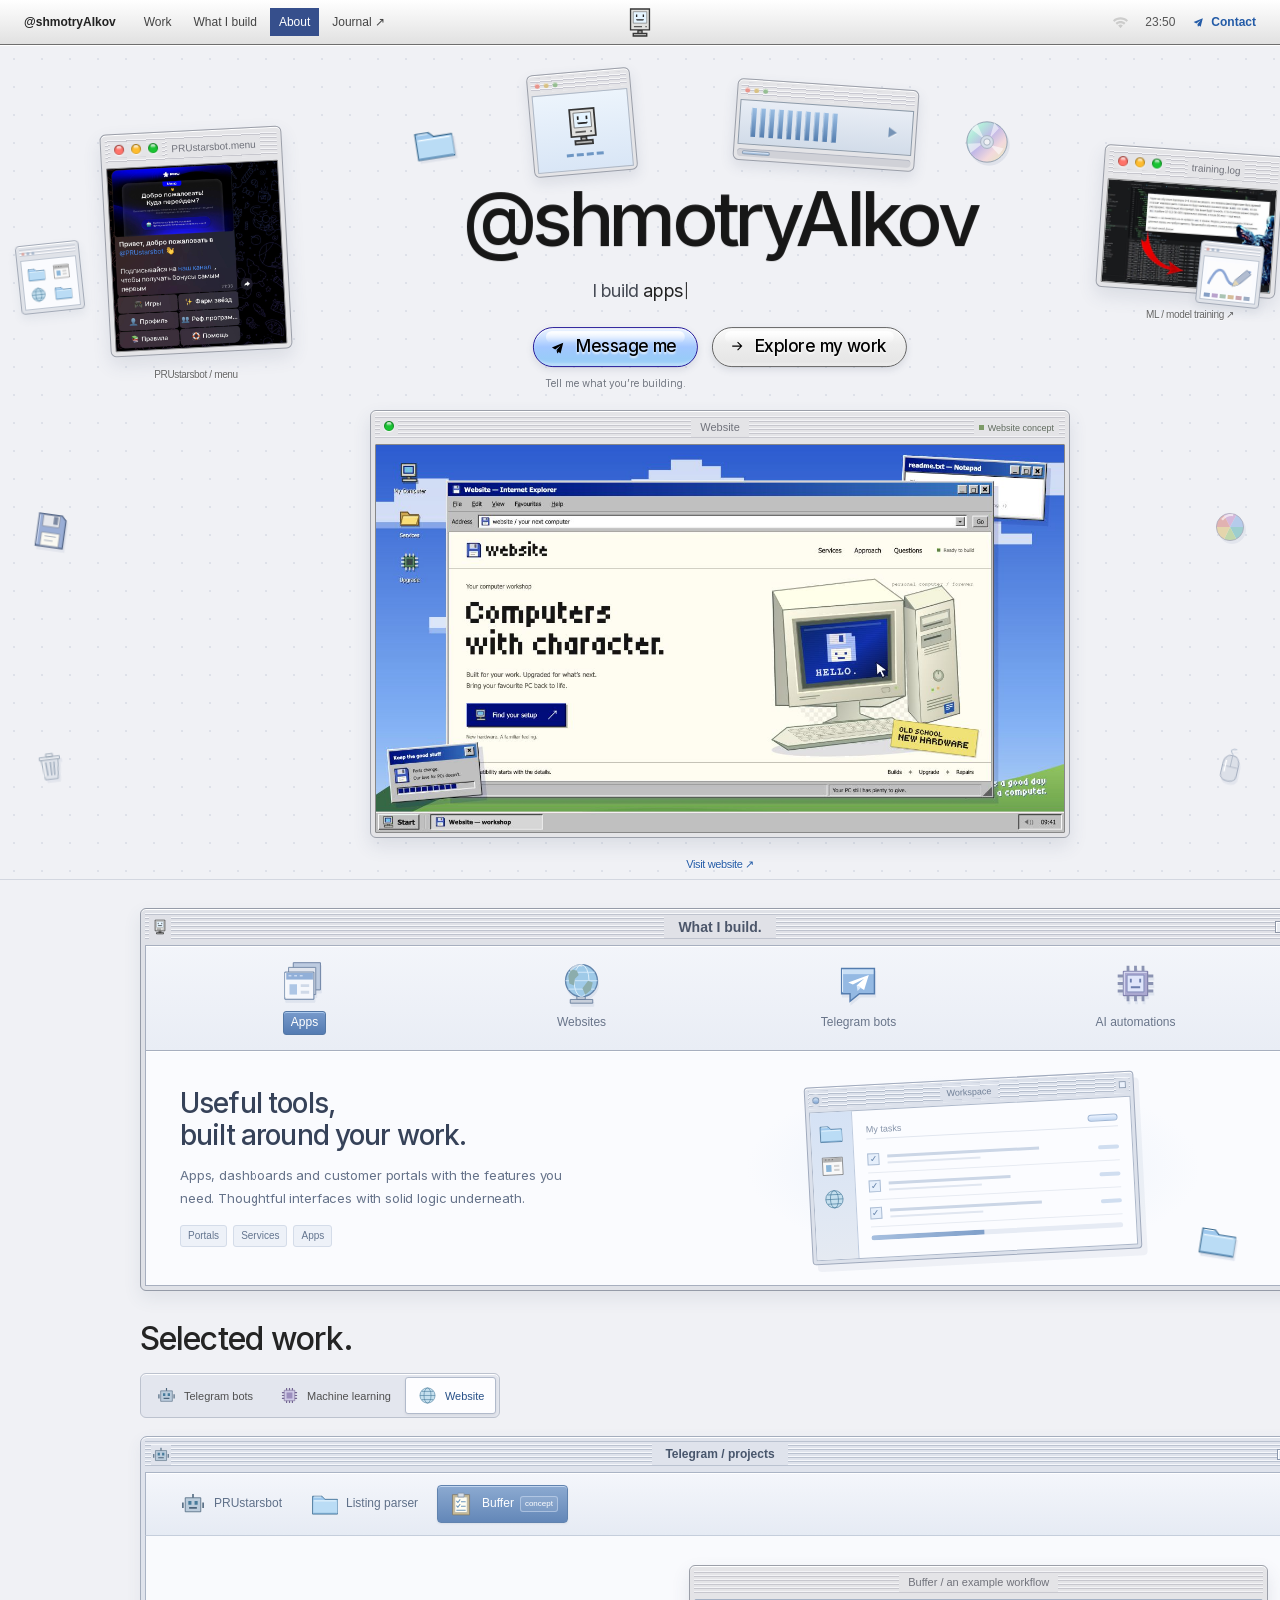
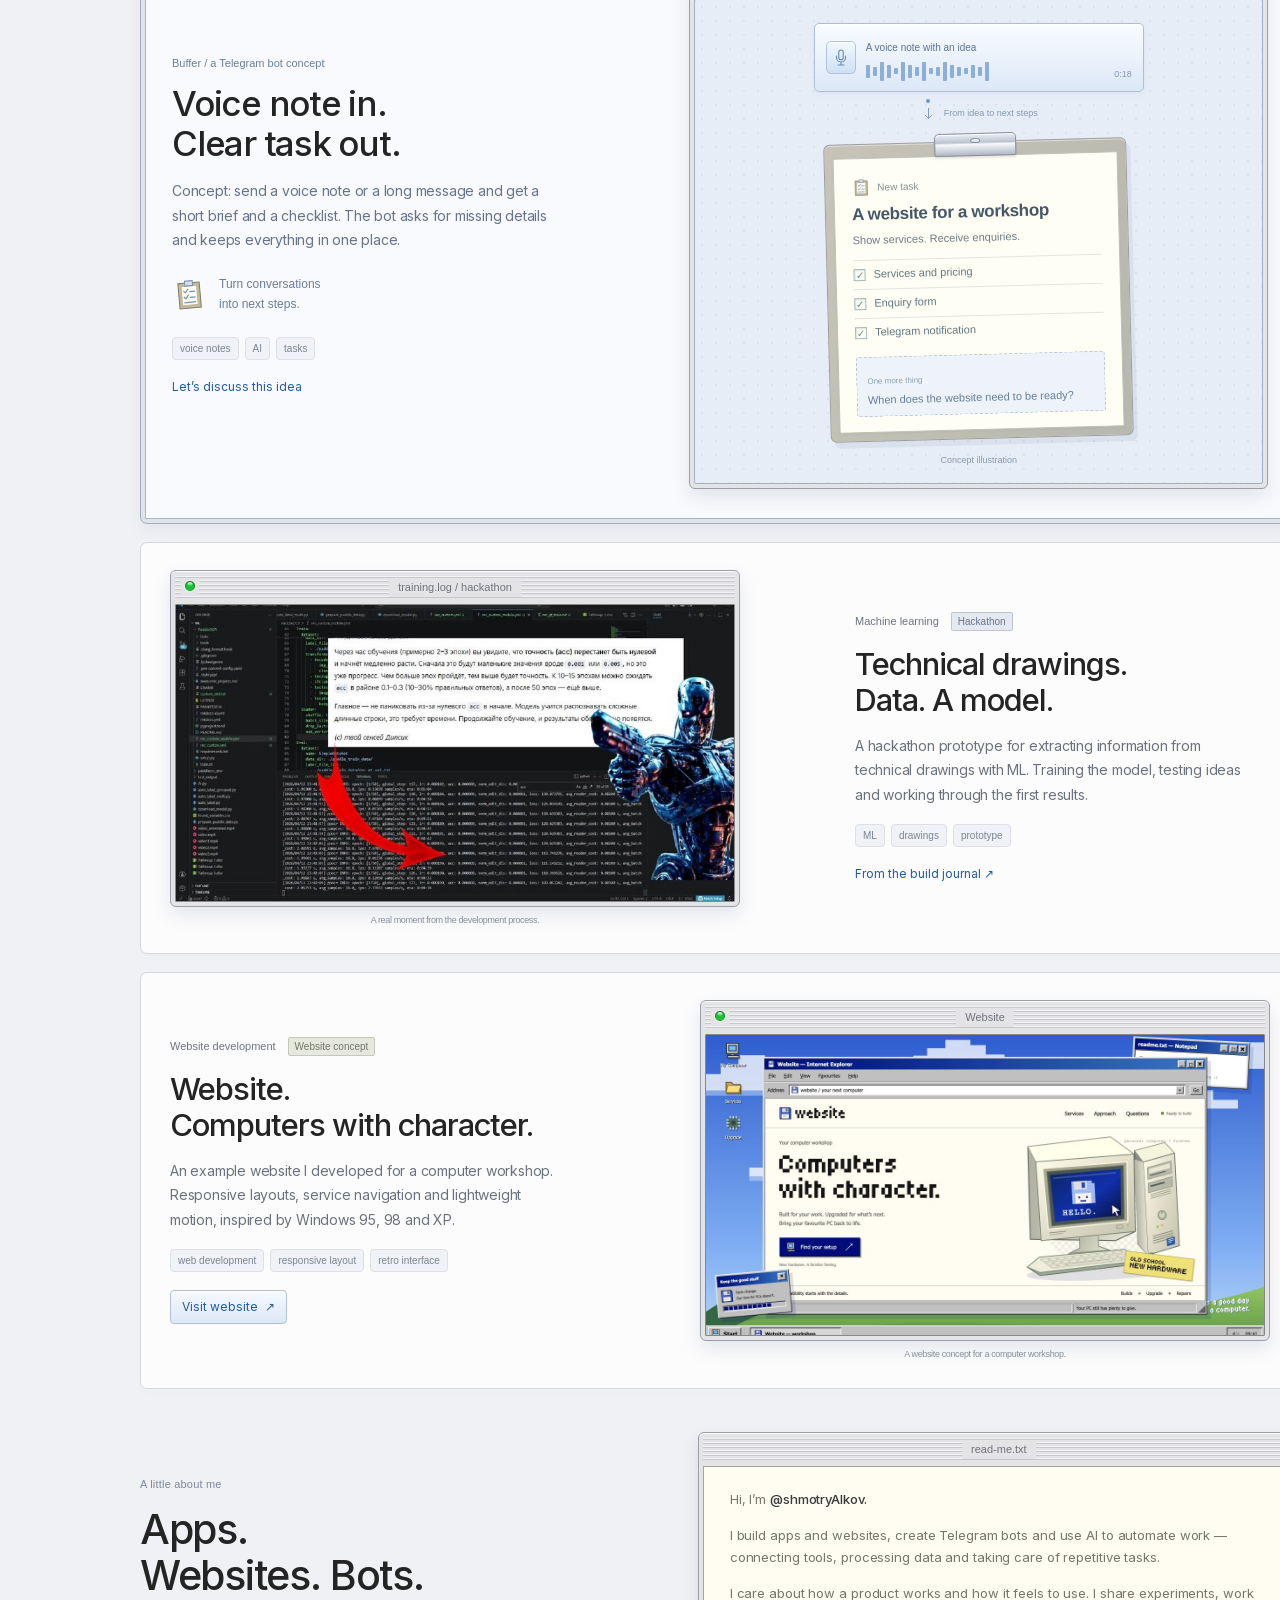
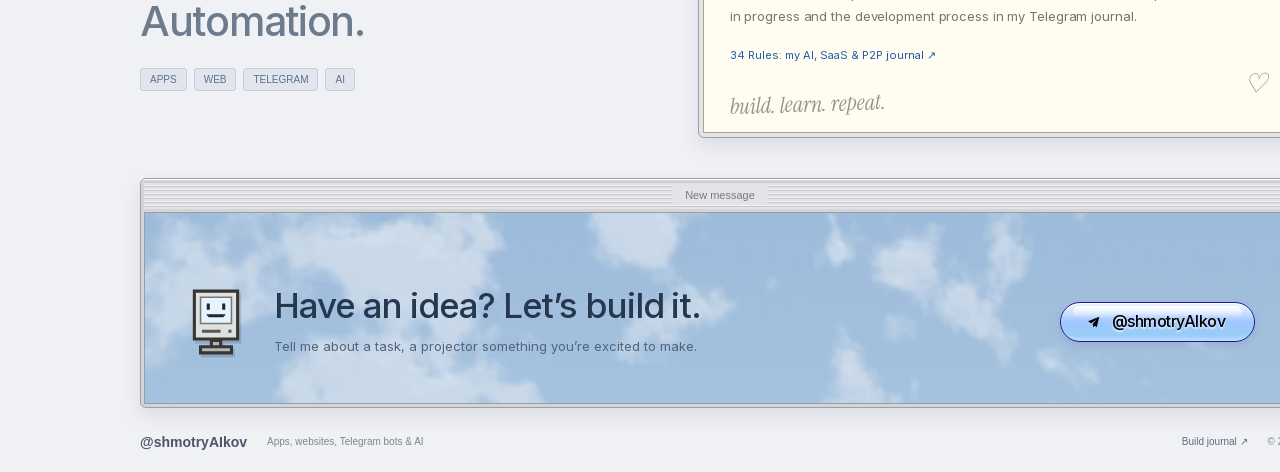
==== commit b01e930d: "Start portfolio animations automatically without a toggle" ====
--- a/index.html
+++ b/index.html
@@ -1,6 +1,6 @@
 <!doctype html>
 <html lang="en" class="inter_c15e96cb-module__0bjUvq__variable geist_mono_42eec60-module__Gb1_vG__variable instrument_serif_a12e2dce-module__PQFJYW__variable">
-<head><meta charset="utf-8"><meta name="viewport" content="width=device-width,initial-scale=1"><meta name="theme-color" content="#e7e9ee"><title>@shmotryAIkov — Developer</title><meta name="description" content="@shmotryAIkov builds apps, websites, Telegram bots and AI automations. Selected work, experiments and ways to get in touch."><link rel="icon" href="assets/dev-mark.svg"><link rel="stylesheet" href="style.css"><link rel="stylesheet" href="portfolio.css?v=motion-compat-2"><script>(()=>{const root=document.documentElement;let preference;try{preference=localStorage.getItem('portfolio-motion')}catch{}root.dataset.motion=['on','off'].includes(preference)?preference:(matchMedia('(prefers-reduced-motion:reduce)').matches?'off':'on');root.classList.add('js-reveal');setTimeout(()=>{if(!root.dataset.ready)root.classList.remove('js-reveal')},3000)})()</script></head>
+<head><meta charset="utf-8"><meta name="viewport" content="width=device-width,initial-scale=1"><meta name="theme-color" content="#e7e9ee"><title>@shmotryAIkov — Developer</title><meta name="description" content="@shmotryAIkov builds apps, websites, Telegram bots and AI automations. Selected work, experiments and ways to get in touch."><link rel="icon" href="assets/dev-mark.svg"><link rel="stylesheet" href="style.css"><link rel="stylesheet" href="portfolio.css?v=automatic-motion-4"><script>(()=>{const root=document.documentElement;root.classList.add('js-reveal');setTimeout(()=>{if(!root.dataset.ready)root.classList.remove('js-reveal')},3000)})()</script></head>
 <body>
 <svg width="0" height="0" aria-hidden="true" style="position:absolute"><defs><symbol id="telegram" viewBox="0 0 24 24"><path d="m3 11 17-7-4 16-6-5 6-7-8 6z" fill="currentColor"/><path d="m10 15 1 5 3-3" fill="currentColor"/></symbol><symbol id="arrow" viewBox="0 0 24 24"><path d="M5 12h14m-6-6 6 6-6 6" fill="none" stroke="currentColor" stroke-width="1.7"/></symbol><symbol id="code" viewBox="0 0 48 31"><path d="m15 7-8 8 8 8m18-16 8 8-8 8M28 3l-8 25" fill="none" stroke="currentColor" stroke-width="3" stroke-linecap="round" stroke-linejoin="round"/></symbol><symbol id="happy-mac" viewBox="0 0 40 44"><path d="M6 2h28v31H6z" fill="#e1e1df" stroke="#363636" stroke-width="2"/><path d="M10 6h20v17H10z" fill="#e5f4ff" stroke="#777"/><path d="M15 10v4m10-4v4m-10 4h10m-10-1v1m10-1v1" stroke="#252525" stroke-width="2"/><path d="M11 28h12m5 0h2" stroke="#575757" stroke-width="2"/><path d="M17 34h6v4h-6zM10 38h20v4H10z" fill="#b4b4b3" stroke="#363636" stroke-width="2"/></symbol><symbol id="mac-folder" viewBox="0 0 36 32"><path d="M2 6h12l4 4h16v19H2z" fill="#9ec8ed" stroke="#38688d"/><path d="M3 11h31v17H3z" fill="#badcf5"/><path d="M4 12h28M4 7h9" stroke="#f3fbff"/><path d="M3 28h30" stroke="#6899c0"/></symbol><symbol id="app-icon" viewBox="0 0 36 32"><path d="M3 3h30v26H3z" fill="#f8f8f8" stroke="#666"/><path d="M4 4h28v6H4z" fill="#b2b2b2"/><path d="M7 6h2m3 0h2m3 0h2" stroke="#555"/><path d="M8 14h8v10H8z" fill="#8ab6da"/><path d="M20 14h8v3h-8zm0 6h8v3h-8z" fill="#d1d1d1"/></symbol><symbol id="web-icon" viewBox="0 0 36 32"><circle cx="18" cy="16" r="13" fill="#c4dfee" stroke="#477b9b"/><ellipse cx="18" cy="16" rx="6" ry="13" fill="none" stroke="#477b9b"/><path d="M5 16h26M8 9h20M8 23h20" stroke="#477b9b"/></symbol><symbol id="buffer-icon" viewBox="0 0 36 32"><path d="M7 4h22v26H7z" fill="#c7b994" stroke="#7c786d"/><path d="M10 7h16v20H10z" fill="#fffdf2" stroke="#b7b5a5"/><path d="M14 2h8v5h-8z" fill="#d6dee9" stroke="#7d8fa6"/><path d="m12 12 2 2 3-4m1 3h6m-12 5 2 2 3-4m1 3h6m-12 5h12" fill="none" stroke="#6b96bd" stroke-width="1.3"/></symbol><symbol id="bot-icon" viewBox="0 0 36 32"><path d="M8 8h20v18H8z" fill="#bbccdc" stroke="#4c657c"/><path d="M18 3v5M5 14v7m26-7v7" stroke="#4c657c" stroke-width="2"/><path d="M12 12h4v5h-4zm8 0h4v5h-4z" fill="#477b9b"/><path d="M13 21h10" stroke="#4c657c" stroke-width="2"/></symbol><symbol id="ai-icon" viewBox="0 0 36 32"><path d="M9 7h18v18H9z" fill="#cec8e5" stroke="#736592"/><path d="M13 11h10v10H13z" fill="#9b8ebd"/><path d="M13 3v4m5-4v4m5-4v4M13 25v4m5-4v4m5-4v4M5 11h4m-4 5h4m-4 5h4m18-10h4m-4 5h4m-4 5h4" stroke="#736592" stroke-width="2"/></symbol><symbol id="service-apps-icon" viewBox="0 0 48 48"><path d="M12 5h29v29H12z" fill="#bdcbe0" stroke="#6b81a3"/><path d="M7 10h29v29H7z" fill="#e1e5ee" stroke="#768aa8"/><path d="M3 15h31v29H3z" fill="#f5f7fc" stroke="#617b9f"/><path d="M4 16h29v7H4z" fill="#91afd8"/><path d="M7 19h3m3 0h3m3 0h3" stroke="#eaf2ff"/><path d="M8 28h8v11H8z" fill="#aec6e5"/><path d="M20 28h9v3h-9zm0 7h9v3h-9z" fill="#cfd9e8"/><path d="M4 16v26" stroke="#fff"/></symbol>
 <symbol id="service-web-icon" viewBox="0 0 48 48"><path d="M19 35h9v6h-9zM12 41h24v4H12z" fill="#c7cfdb" stroke="#6c829e"/><circle cx="24" cy="21" r="17" fill="#9fcae8" stroke="#6284ab" stroke-width="1.5"/><ellipse cx="24" cy="21" rx="8" ry="17" fill="none" stroke="#e2f2fc"/><path d="M7 21h34M10 12h28M10 30h28" stroke="#d4eafb"/><path d="m13 9 6 1 2 5-4 4-1 7-5-2-1-8zm18 12 5 2-2 8-6 5-3-7z" fill="#8cadac"/><path d="M12 10q6-7 13-5" stroke="#fff" fill="none" stroke-width="2" opacity=".6"/></symbol>
@@ -17,7 +17,7 @@
 <svg class="edge-icon edge-mouse" viewBox="0 0 40 48"><path d="M20 10q11 0 11 14v13q0 9-11 9T9 37V24q0-14 11-14z" fill="#dce0e8" stroke="#8d99ad"/><path d="M20 10v16M10 26h20" fill="none" stroke="#a5afbf"/><path d="M20 9q-8-8 4-8" fill="none" stroke="#92a2ba"/><path d="M13 18v16" stroke="#fff" stroke-width="2"/></svg>
 </div>
 <div class="stage portfolio-stage">
-<header class="menubar"><div class="menubar-row"><nav class="portfolio-nav" aria-label="Main navigation"><a href="#" class="nav-brand">@shmotryAIkov</a><a href="#projects">Work</a><a href="#services">What I build</a><a href="#about">About</a><a href="https://t.me/chilovuyparen2" target="_blank" rel="noopener">Journal ↗</a></nav><button class="logo-link dev-logo" aria-label="Back to top"><svg viewBox="0 0 40 44"><use href="#happy-mac"/></svg></button><div class="portfolio-status"><span class="status-wifi" aria-hidden="true"><img src="assets/nav-wifi.svg" alt=""></span><button class="motion-toggle" type="button" aria-label="Pause animations" aria-pressed="true" title="Pause animations" hidden><svg viewBox="0 0 20 20" aria-hidden="true"><path class="motion-pause" d="M6 4v12M14 4v12" fill="none" stroke="currentColor" stroke-width="3"/><path class="motion-play" d="m6 3 11 7-11 7z" fill="currentColor"/></svg></button><time class="portfolio-clock">00:00</time><a href="https://t.me/shmotryAIkov" target="_blank" rel="noopener"><svg viewBox="0 0 24 24"><use href="#telegram"/></svg> Contact</a><button class="portfolio-menu" aria-label="Open menu" aria-expanded="false"><span></span><span></span></button></div></div><nav class="portfolio-mobile-nav" aria-label="Mobile navigation" hidden><a href="#projects">Work</a><a href="#services">What I build</a><a href="#about">About</a><a href="https://t.me/chilovuyparen2" target="_blank" rel="noopener">Telegram journal ↗</a></nav></header>
+<header class="menubar"><div class="menubar-row"><nav class="portfolio-nav" aria-label="Main navigation"><a href="#" class="nav-brand">@shmotryAIkov</a><a href="#projects">Work</a><a href="#services">What I build</a><a href="#about">About</a><a href="https://t.me/chilovuyparen2" target="_blank" rel="noopener">Journal ↗</a></nav><button class="logo-link dev-logo" aria-label="Back to top"><svg viewBox="0 0 40 44"><use href="#happy-mac"/></svg></button><div class="portfolio-status"><span class="status-wifi" aria-hidden="true"><img src="assets/nav-wifi.svg" alt=""></span><time class="portfolio-clock">00:00</time><a href="https://t.me/shmotryAIkov" target="_blank" rel="noopener"><svg viewBox="0 0 24 24"><use href="#telegram"/></svg> Contact</a><button class="portfolio-menu" aria-label="Open menu" aria-expanded="false"><span></span><span></span></button></div></div><nav class="portfolio-mobile-nav" aria-label="Mobile navigation" hidden><a href="#projects">Work</a><a href="#services">What I build</a><a href="#about">About</a><a href="https://t.me/chilovuyparen2" target="_blank" rel="noopener">Telegram journal ↗</a></nav></header>
 <main>
 <section class="hero portfolio-hero" aria-labelledby="hero-title"><div class="abs ambient-decor ambient-mac" aria-hidden="true"><div class="win"><div class="ambient-title"><i></i><i></i><i></i></div><div class="ambient-mac-screen"><svg viewBox="0 0 40 44"><use href="#happy-mac"/></svg><span class="ambient-boot"><i></i><i></i><i></i><i></i></span></div></div></div>
 <div class="abs ambient-decor ambient-player" aria-hidden="true"><div class="win"><div class="ambient-title"><i></i><i></i><i></i></div><div class="ambient-player-screen"><div class="ambient-equalizer"><i></i><i></i><i></i><i></i><i></i><i></i><i></i><i></i><i></i><i></i></div><svg class="ambient-play" viewBox="0 0 24 24"><path d="m8 5 11 7-11 7z" fill="currentColor"/></svg></div><div class="ambient-player-track"><i></i></div></div></div>
@@ -102,5 +102,5 @@
 </article><article class="case-row reverse work-row reveal-group" id="ml-work"><div class="case-copy will-reveal"><div class="case-meta"><span>Machine learning</span><span class="case-badge">Hackathon</span></div><h3>Technical drawings.<br>Data. A model.</h3><p>A hackathon prototype for extracting information from technical drawings with ML. Training the model, testing ideas and working through the first results.</p><div class="case-tags"><span>ML</span><span>drawings</span><span>prototype</span></div><a class="case-source" href="https://t.me/chilovuyparen2/494" target="_blank" rel="noopener">From the build journal ↗</a></div><div class="case-visual will-reveal"><div class="win"><div class="bar"><div class="dots"><button data-photo="assets/work-494.jpg" data-title="ML — model training" data-source="https://t.me/chilovuyparen2/494" aria-label="Enlarge: ML — model training"><img src="assets/win-zoom.png" alt=""></button></div><span>training.log / hackathon</span></div><button class="case-photo" data-photo="assets/work-494.jpg" data-title="ML — model training" data-source="https://t.me/chilovuyparen2/494" aria-label="Open the ML project photo"><img src="assets/work-494.jpg" width="800" height="424" loading="lazy" decoding="async" alt="Original photo of ML model training at a hackathon"></button></div><span class="win-caption">A real moment from the development process.</span></div></article><article class="case-row work-row reveal-group" id="website-work"><div class="case-copy will-reveal"><div class="case-meta"><span>Website development</span><span class="case-badge design-badge">Website concept</span></div><h3>Website.<br>Computers with character.</h3><p>An example website I developed for a computer workshop. Responsive layouts, service navigation and lightweight motion, inspired by Windows 95, 98 and XP.</p><div class="case-tags"><span>web development</span><span>responsive layout</span><span>retro interface</span></div><a class="case-source project-visit-link" href="projects/website.html" target="_blank" rel="noopener">Visit website <span aria-hidden="true">↗</span></a></div><div class="case-visual will-reveal"><div class="win"><div class="bar"><div class="dots"><button data-photo="assets/website-preview.jpg" data-title="Computer workshop website" aria-label="Enlarge: Computer workshop website"><img src="assets/win-zoom.png" alt=""></button></div><span>Website</span></div><button class="case-photo retro-case-photo" data-photo="assets/website-preview.jpg" data-title="Computer workshop website" aria-label="Enlarge the website preview"><img src="assets/website-preview.jpg" width="1280" height="720" loading="lazy" decoding="async" alt="Computer workshop website, inspired by Windows 95, 98 and XP"></button></div><span class="win-caption">A website concept for a computer workshop.</span></div></article></section><section class="portfolio-section about-section" id="about"><div class="about-layout reveal-group"><div class="about-heading will-reveal"><span class="section-label">A little about me</span><h2>Apps.<br>Websites. Bots.<br><span>Automation.</span></h2><div class="about-stack"><span>APPS</span><span>WEB</span><span>TELEGRAM</span><span>AI</span></div></div><div class="about-note win will-reveal"><div class="bar"><span>read-me.txt</span></div><div class="about-note-content"><p>Hi, I’m <strong>@shmotryAIkov.</strong></p><p>I build apps and websites, create Telegram bots and use AI to automate work — connecting tools, processing data and taking care of repetitive tasks.</p><p>I care about how a product works and how it feels to use. I share experiments, work in progress and the development process in my Telegram journal.</p><a href="https://t.me/chilovuyparen2" target="_blank" rel="noopener">34 Rules: my AI, SaaS & P2P journal ↗</a><span class="note-signature">build. learn. repeat. <b>♡</b></span></div></div></div></section>
 <section class="contact-section reveal-group" id="contact"><div class="contact-title"><span>New message</span><img src="assets/win-zoom.png" alt=""></div><div class="contact-sky" aria-hidden="true"></div><div class="contact-content"><svg class="contact-mac will-reveal" viewBox="0 0 40 44" aria-hidden="true"><use href="#happy-mac"/></svg><span class="section-label will-reveal">Start with hello</span><h2 class="will-reveal">Have an idea?<br> Let’s build it.</h2><p class="will-reveal">Tell me about a task, a project<br>or something you’re excited to make.</p><a class="btn mac will-reveal" href="https://t.me/shmotryAIkov" target="_blank" rel="noopener"><div class="gloss"></div><svg class="ico" viewBox="0 0 24 24"><use href="#telegram"/></svg><span>@shmotryAIkov</span></a></div></section>
 </main><footer class="portfolio-footer"><a href="#">@shmotryAIkov</a><span>Apps, websites, Telegram bots & AI</span><a href="https://t.me/chilovuyparen2" target="_blank" rel="noopener">Build journal ↗</a><span>© 2026</span></footer>
-</div><script src="portfolio.js?v=motion-compat-2" defer></script>
+</div><script src="portfolio.js?v=automatic-motion-4" defer></script>
 </body></html>
--- a/portfolio.css
+++ b/portfolio.css
@@ -21,7 +21,7 @@
 }
 @media(min-width:601px) and (max-width:1023px){.portfolio-hero>.float-ml{left:calc(50% - 255px)!important}.portfolio-hero>.float-mcp{right:calc(50% - 255px)!important}.portfolio-headline .headline{font-size:58px!important}.portfolio-headline .btn{font-size:14px!important;padding-inline:17px!important}.portfolio-hero>#hero-center{top:163px!important}.portfolio-hero>#big-video{top:360px!important}.portfolio-hero{height:calc(464px + min(640px,100vw - 28px)*.5625)!important}.about-layout{grid-template-columns:.8fr 1.2fr;gap:28px}.about-heading h2{font-size:30px}}
 @media(max-width:360px){.portfolio-hero>.float-ml{left:10px!important}.portfolio-hero>.float-mcp{right:10px!important}.float-ml .screen{width:82px;height:70px}.float-mcp .screen{width:89px;height:59px}.portfolio-headline .headline{font-size:30px!important;letter-spacing:-1.8px!important}.portfolio-headline .subtitle{font-size:13px!important}.typing-role{min-width:145px}.portfolio-headline .btns{gap:8px!important}.portfolio-headline .btn{font-size:11px!important;padding-inline:10px!important}.services-grid .process-card{padding-inline:9px}.process-card h3{font-size:13px}.process-icon{width:23px;height:22px}.project-shortcuts a{font-size:8px;gap:3px}.project-shortcuts a>svg{width:17px;height:17px}.case-row,.case-row.reverse{padding-inline:13px}.case-copy h3{font-size:25px}.contact-content h2{font-size:26px}}
-@media(prefers-reduced-motion:reduce){html:not([data-motion="on"]){scroll-behavior:auto}html:not([data-motion="on"]) .js-reveal .will-reveal{opacity:1;translate:0;transition:none}html:not([data-motion="on"]) .portfolio-hero>.abs{animation:none}html:not([data-motion="on"]) .typing-role:after,html:not([data-motion="on"]) .contact-sky{animation:none}html:not([data-motion="on"]) .photo-window .win,html:not([data-motion="on"]) .btn,html:not([data-motion="on"]) .case-photo>img,html:not([data-motion="on"]) .telegram-photo-pair>.bot-shot,html:not([data-motion="on"]) .portfolio-folder img,html:not([data-motion="on"]) .dev-logo svg{transition:none}html:not([data-motion="on"]) .photo-window.hovered .win,html:not([data-motion="on"]) .telegram-photo-pair>.bot-shot:hover,html:not([data-motion="on"]) .btn:hover{transform:none}}
+
 /* Motion pass: fewer objects, softer Aqua-era windows, stronger action feedback. */
 :root{--desktop:#f0f1f5;--platinum:#e4e4e7;--paper:#fbfbfd}
 .portfolio-hero{background-image:radial-gradient(#8591a92a .8px,transparent 1px);background-size:28px 28px;border-bottom-color:#d3d7e0;height:835px}
@@ -48,14 +48,14 @@
 @media(max-width:1023px){.portfolio-hero{height:calc(395px + min(640px,100vw - 28px)*.5625)!important}.portfolio-hero>#hero-center{top:156px!important}.portfolio-hero>#big-video{top:329px!important}.portfolio-stage .showcase-feature .win .bar>span:not(.project-status){font-size:10px}.portfolio-stage .case-visual .win .bar>span:not(.project-status){font-size:10px;margin-left:15px;max-width:calc(100% - 45px)}.portfolio-stage .portfolio-float .win .bar>span:not(.project-status){font-size:7px!important}.float-ml .win{transform:rotate(-3deg)}.float-mcp .win{transform:rotate(4deg)}.showcase-feature .win{transform:none}.portfolio-stage .project-feature .win .dots{gap:0}.projects-section>.section-intro{padding:0 3px 14px}.projects-section .section-intro h2{font-size:28px}.project-shortcuts{display:flex;justify-content:space-between;margin-bottom:15px;padding:3px}.project-shortcuts a{font-size:9px;padding:6px 5px;gap:4px;flex:1;justify-content:center}.project-shortcuts a>svg{width:17px;height:17px}.case-row,.case-row+.case-row{padding:23px 16px;margin:0 0 15px}.js-reveal .case-copy.will-reveal,.js-reveal .reverse .case-copy.will-reveal{translate:0 14px}.js-reveal .case-visual.will-reveal{translate:0 23px;scale:.96}.js-reveal .is-visible .case-copy.will-reveal,.js-reveal .is-visible .case-visual.will-reveal{translate:0 0;scale:1}.contact-content .btn{margin-top:18px}}
 @media(min-width:601px) and (max-width:1023px){.portfolio-hero{height:calc(408px + min(640px,100vw - 28px)*.5625)!important}.portfolio-hero>#big-video{top:342px!important}}
 @media(max-width:360px){.project-shortcuts a{font-size:8px;padding-inline:3px}.project-shortcuts a>svg{width:15px;height:15px}}
-@media(prefers-reduced-motion:reduce){html:not([data-motion="on"]) .portfolio-headline .headline,html:not([data-motion="on"]) .portfolio-headline .subtitle,html:not([data-motion="on"]) .portfolio-headline .btns,html:not([data-motion="on"]) .portfolio-hero>.float-ml,html:not([data-motion="on"]) .portfolio-hero>.float-mcp,html:not([data-motion="on"]) .portfolio-hero>.showcase-feature,html:not([data-motion="on"]) .portfolio-dialog::backdrop{animation:none;filter:none}html:not([data-motion="on"]) .float-ml .win,html:not([data-motion="on"]) .float-mcp .win,html:not([data-motion="on"]) .showcase-feature .win{transform:none;transition:none}html:not([data-motion="on"]) .js-reveal .case-copy.will-reveal,html:not([data-motion="on"]) .js-reveal .case-visual.will-reveal,html:not([data-motion="on"]) .js-reveal .reverse .case-copy.will-reveal{opacity:1;translate:0;scale:1;transition:none}html:not([data-motion="on"]) .btn:after,html:not([data-motion="on"]) .case-photo:after,html:not([data-motion="on"]) .showcase-screen:after{display:none}html:not([data-motion="on"]) .telegram-photo-pair>.bot-shot:hover{transform:none}}
+
 /* Put useful context in the top space, instead of restoring decorative clutter. */
 .hero-intro{position:absolute;left:50%;top:32px;transform:translateX(-50%);width:360px;max-width:calc(100% - 32px);text-align:center;font-size:15px;line-height:1.55;letter-spacing:-.25px;color:#5b6578;margin:0;animation:soft-enter .8s .1s cubic-bezier(.16,1,.3,1) both;z-index:2}.hero-intro>span{display:block;margin-bottom:8px;font-size:10px;color:#8c94a3;letter-spacing:.2px}.portfolio-headline .subtitle{font-size:18px}
 @media(max-width:1023px){.hero-intro{top:22px;width:300px;font-size:13px;line-height:1.5}.hero-intro>span{font-size:9px;margin-bottom:6px}}
 @media(max-width:600px){.hero-intro{top:13px;width:calc(100% - 32px);max-width:340px;font-size:11px;line-height:1.4}.hero-intro>span{display:none}.hero-intro br{display:none}.portfolio-hero>.float-ml{top:70px!important}.portfolio-hero>.float-mcp{top:83px!important}.portfolio-hero>#hero-center{top:200px!important}.portfolio-hero>#big-video{top:373px!important}.portfolio-hero{height:calc(439px + min(640px,100vw - 28px)*.5625)!important}}
-@media(prefers-reduced-motion:reduce){html:not([data-motion="on"]) .hero-intro{animation:none}}
+
 @media(min-width:601px) and (max-width:1023px) and (hover:hover) and (pointer:fine){.float-ml .win{transform:translate(var(--pointer-x,0px),var(--pointer-y,0px)) rotate(-3deg)}.float-mcp .win{transform:translate(calc(var(--pointer-x,0px)*-.7),calc(var(--pointer-y,0px)*-.8)) rotate(4deg)}.showcase-feature .win{transform:perspective(1100px) rotateX(var(--tilt-x,0deg)) rotateY(var(--tilt-y,0deg))}}
-@media(prefers-reduced-motion:reduce){html:not([data-motion="on"]) .float-ml .win,html:not([data-motion="on"]) .float-mcp .win,html:not([data-motion="on"]) .showcase-feature .win{transform:none}}
+
 /* Passive Mac details: lightweight CSS motion, with no audio or frame loop. */
 .ambient-decor{pointer-events:none;z-index:2;user-select:none;display:block}.ambient-decor .win{width:100%;padding:3px;box-shadow:inset 0 1px #fff,0 6px 13px #42536e20}.ambient-title{height:14px;display:flex;align-items:center;gap:4px;padding:1px 4px;background:repeating-linear-gradient(0deg,#e4e4e7 0 2px,#c8c8d1 2px 3px,#f5f5f7 3px 4px);margin-bottom:3px}.ambient-title i{height:5px;width:5px;display:block;border-radius:50%;background:#aab6c8;box-shadow:inset 0 1px #fff8}.ambient-title i:first-child{background:#e9958c}.ambient-title i:nth-child(2){background:#d8c184}.ambient-title i:nth-child(3){background:#96be92}.ambient-mac{left:530px;top:26px;width:104px}.ambient-mac>.win{animation:ambient-float-a 6.5s -1.4s ease-in-out infinite;transform:rotate(-5deg)}.ambient-mac-screen{height:78px;background:linear-gradient(#ecf4fc,#d9e6f6);border:1px solid #adb8c7;display:flex;align-items:center;flex-direction:column;justify-content:center;gap:7px}.ambient-mac-screen>svg{width:35px;height:39px}.ambient-boot{display:flex;gap:3px}.ambient-boot i{height:3px;width:7px;background:#6e97c4;animation:ambient-boot 2s ease-in-out infinite}.ambient-boot i:nth-child(2){animation-delay:.15s}.ambient-boot i:nth-child(3){animation-delay:.3s}.ambient-boot i:nth-child(4){animation-delay:.45s}.ambient-player{left:735px;top:39px;width:182px}.ambient-player>.win{animation:ambient-float-b 7.8s -3.5s ease-in-out infinite;transform:rotate(4deg)}.ambient-player-screen{height:45px;display:flex;align-items:center;gap:12px;padding:7px 11px;border:1px solid #8d9baa;background:linear-gradient(#e8edf5,#d2dce9)}.ambient-equalizer{display:flex;gap:4px;align-items:flex-end;height:29px;flex:1}.ambient-equalizer i{height:100%;width:5px;transform-origin:bottom;background:linear-gradient(#9bbee3,#557eaf);box-shadow:inset 1px 0 #fff5;animation:ambient-eq 1.15s ease-in-out infinite alternate}.ambient-equalizer i:nth-child(2n){animation-duration:.84s;animation-delay:-.6s}.ambient-equalizer i:nth-child(3n){animation-duration:1.4s;animation-delay:-.2s}.ambient-equalizer i:nth-child(5n){animation-duration:.93s;animation-delay:-1.1s}.ambient-play{width:18px;height:18px;color:#7693b5;filter:drop-shadow(0 1px #fff)}.ambient-player-track{height:8px;background:#d0d1d7;margin-top:4px;padding:2px 5px;box-shadow:inset 0 1px #b3b7c2;border-radius:4px}.ambient-player-track i{display:block;width:28px;height:4px;border-radius:3px;background:linear-gradient(#edf4ff,#8aafd6);border:1px solid #8b9fb6;animation:ambient-slider 8s ease-in-out infinite alternate}.ambient-folder{left:414px;top:80px;width:41px}.ambient-folder>svg{width:100%;height:auto;animation:ambient-float-a 5.7s -2s ease-in-out infinite;transform:rotate(-9deg);filter:drop-shadow(2px 3px #758aab24)}.ambient-disc{left:965px;top:75px;width:44px}.ambient-disc>svg{width:100%;height:auto;animation:ambient-disc-spin 18s linear infinite;filter:drop-shadow(2px 3px #758aab24)}
 .photo-window>.win{animation:ambient-float-a 7s -2s ease-in-out infinite}.float-mcp>.win{animation:ambient-float-b 8.5s -3s ease-in-out infinite}.showcase-feature>.win{animation:ambient-feature 9s -2.5s ease-in-out infinite}.dragging>.win{animation-play-state:paused!important}.portfolio-hero.motion-observed:not(.ambient-visible) .win,.portfolio-hero.motion-observed:not(.ambient-visible) .ambient-decor svg,.portfolio-hero.motion-observed:not(.ambient-visible) .ambient-decor i{animation-play-state:paused}
@@ -63,12 +63,12 @@
 @media(max-width:1023px){.portfolio-hero>.ambient-decor{display:block!important}.ambient-mac{left:calc(50% - 90px);top:22px;width:76px}.ambient-mac-screen{height:57px;gap:4px}.ambient-mac-screen>svg{height:32px;width:29px}.ambient-title{height:11px;margin-bottom:2px;gap:3px}.ambient-title i{width:4px;height:4px}.ambient-player{left:calc(50% + 18px);top:39px;width:114px}.ambient-player-screen{height:37px;padding:5px 6px;gap:5px}.ambient-equalizer{gap:3px;height:24px}.ambient-equalizer i{width:4px}.ambient-equalizer i:nth-child(n+8){display:none}.ambient-play{width:14px;height:14px}.ambient-player-track{height:7px;margin-top:3px;padding:2px 4px}.ambient-player-track i{width:20px;height:3px;animation-name:ambient-slider-small}.ambient-folder{left:max(16px,calc(50% - 320px));top:132px;width:31px}.ambient-disc{left:auto;right:max(16px,calc(50% - 320px));top:128px;width:33px}}
 @media(max-width:600px){.ambient-mac{left:calc(50% - 38px);top:13px}.ambient-player{left:calc(50% - 57px);top:102px}.ambient-folder{left:calc(50% - 72px);top:31px;width:25px}.ambient-disc{left:calc(50% + 67px);right:auto;top:23px;width:26px}}
 @keyframes ambient-slider-small{from{translate:0 0}to{translate:65px 0}}
-@media(prefers-reduced-motion:reduce){html:not([data-motion="on"]) .ambient-decor .win,html:not([data-motion="on"]) .ambient-decor svg,html:not([data-motion="on"]) .ambient-decor i,html:not([data-motion="on"]) .photo-window>.win,html:not([data-motion="on"]) .showcase-feature>.win{animation:none!important}}
+
 /* Narrow desktop margins carry a few floating Mac objects without covering work. */
 .edge-decor{position:fixed;top:27vh;bottom:13vh;width:64px;display:flex;flex-direction:column;align-items:center;justify-content:space-between;gap:30px;z-index:6;pointer-events:none;user-select:none}.edge-left{left:max(18px,calc((100vw - 1440px)/2 + 18px))}.edge-right{right:max(18px,calc((100vw - 1440px)/2 + 18px))}.edge-window{width:64px;border:1px solid #a3aab7;border-radius:4px;background:#e0e3e9;padding:3px;box-shadow:inset 0 1px #fff,0 5px 10px #42536e14;animation:ambient-float-a 7.5s -2s ease-in-out infinite;transform:rotate(-6deg)}.edge-title{height:8px;background:repeating-linear-gradient(0deg,#e2e3e8 0 1px,#c8ced8 1px 2px,#fafafd 2px 3px);display:flex;align-items:center;gap:2px;padding:0 2px;margin-bottom:3px}.edge-title i{width:3px;height:3px;border-radius:50%;background:#a7b6cb}.edge-title i:first-child{background:#dda49e}.edge-finder-screen{display:grid;grid-template-columns:1fr 1fr;gap:4px 6px;background:#fafbfe;border:1px solid #bdc5d1;padding:5px}.edge-finder-screen svg{width:18px;height:17px}.edge-icon{display:block;width:34px;height:auto;filter:drop-shadow(2px 3px #758aab1c);animation:ambient-float-b 6.3s -1s ease-in-out infinite;transform:rotate(8deg)}.edge-floppy{width:35px;animation-delay:-3.5s}.edge-trash{width:30px;transform:rotate(-7deg);animation-duration:8.4s}.edge-paint{transform:rotate(6deg);animation-name:ambient-float-b;animation-duration:8.8s;animation-delay:-3s}.edge-paint-screen{background:#fafbfe;border:1px solid #bdc5d1;padding:2px}.edge-paint-screen>svg{width:100%;height:auto}.edge-paint-screen>span{display:flex;gap:2px;padding:2px 1px 0}.edge-paint-screen i{width:6px;height:4px;background:#859fc5}.edge-paint-screen i:nth-child(2){background:#b9a2cd}.edge-paint-screen i:nth-child(3){background:#a9c3b2}.edge-paint-screen i:nth-child(4){background:#d6bd99}.edge-paint-screen i:nth-child(5){background:#c9a4ae}.edge-paint-screen i:nth-child(6){background:#9aabc3}.edge-ball{animation:ambient-disc-spin 15s linear infinite;width:32px;transform:none}.edge-mouse{width:29px;transform:rotate(13deg);animation-duration:7s;animation-delay:-4s}
 @media(min-width:820px) and (max-width:1099px){.edge-decor{width:40px;top:31vh;bottom:15vh}.edge-left{left:9px}.edge-right{right:9px}.edge-window{width:40px;padding:2px}.edge-title{height:6px;margin-bottom:2px;gap:1px}.edge-title i{width:2px;height:2px}.edge-finder-screen{padding:3px;gap:2px}.edge-finder-screen svg{width:12px;height:11px}.edge-paint-screen{padding:1px}.edge-paint-screen>span{gap:1px}.edge-paint-screen i{height:3px;width:4px}.edge-icon{width:25px}.edge-trash,.edge-mouse{width:23px}}
 @media(max-width:819px){.edge-decor{display:none}}
-@media(prefers-reduced-motion:reduce){html:not([data-motion="on"]) .edge-decor .edge-window,html:not([data-motion="on"]) .edge-decor .edge-icon{animation:none}}
+
 @media(max-width:600px){.float-ml>.win{width:102px}.float-mcp>.win{width:110px}}
 @media(max-width:360px){.float-ml>.win{width:88px}.float-mcp>.win{width:95px}.ambient-player{left:calc(50% - 51px);width:102px}}
 /* Side objects belong to the first screen and scroll away with the page. */
@@ -83,10 +83,10 @@
 @media(max-width:600px){.service-tabs{padding:10px 3px 8px;gap:0}.service-tabs>button{padding:3px 0;gap:5px}.service-tabs>button>svg{height:38px;width:38px}.service-tabs>button>span{font-size:9px;white-space:normal;line-height:1.3;min-height:31px;display:flex;align-items:center;justify-content:center;padding:3px 4px;max-width:88px}.service-tabs>button[aria-selected="true"]>span{min-height:31px}.console-title{height:27px}.console-title h2{font-size:12px;padding-inline:9px}.service-panel{grid-template-columns:1fr;gap:14px;padding:20px 20px 17px;min-height:0}.service-description h3{font-size:25px;margin-bottom:11px}.service-description h3 br{display:none}.service-description p{font-size:12px;line-height:1.7;max-width:100%}.service-examples{margin-top:12px}.service-art{height:175px;margin:0 1px}.service-mini-window{width:285px;max-width:93%}.service-floating-icon{right:0;bottom:1px}.app-mini-body{height:142px}.app-mini-content{padding:8px 10px}.app-mini-row{height:26px}.bot-mini{width:265px}.web-mini-page{padding:9px 12px 8px}.web-mini-hero>svg{width:52px;height:58px;margin-right:20px}.web-mini-hero strong{font-size:25px}.ai-mini-flow{gap:9px;height:134px}.ai-flow-node{min-width:38px}.ai-flow-node>svg{width:35px;height:40px}.ai-flow-line{width:25px}.ai-processing:before{width:44px;height:44px;top:-3px}.ai-flow-node>span{font-size:8px}.service-preview-cursor{width:13px;height:18px}}
 @media(max-width:360px){.service-tabs>button>svg{width:33px;height:33px}.service-tabs>button>span{font-size:8px;max-width:73px;padding-inline:3px}.service-panel{padding-inline:15px}.service-description h3{font-size:23px}.service-examples>span{font-size:8px}.service-art{height:168px}.service-mini-window{max-width:96%}.ai-mini-flow{gap:6px;padding-inline:6px}.ai-flow-line{width:23px}.ai-flow-node{min-width:33px}.ai-flow-node>svg{width:32px;height:37px}}
 @keyframes service-data-flow-small{0%{translate:0 0;opacity:0}15%{opacity:1}80%{opacity:1}100%{translate:26px 0;opacity:0}}
-@media(prefers-reduced-motion:reduce){html:not([data-motion="on"]) .service-console *,html:not([data-motion="on"]) .service-console *:before,html:not([data-motion="on"]) .service-console *:after{animation:none!important;transition:none!important}}
+
 .service-description p{color:#66738a}.service-examples>span{color:#64758f}.service-console.motion-observed:not(.services-visible) *::before,.service-console.motion-observed:not(.services-visible) *::after,.service-panel[hidden] *::before,.service-panel[hidden] *::after{animation-play-state:paused!important}
 .js-reveal .service-console{opacity:0;translate:0 18px;scale:.98;transition:opacity .6s,translate .8s cubic-bezier(.16,1,.3,1),scale .8s cubic-bezier(.16,1,.3,1)}.js-reveal .service-console.is-visible{opacity:1;translate:0 0;scale:1}
-@media(prefers-reduced-motion:reduce){html:not([data-motion="on"]) .js-reveal .service-console{opacity:1;translate:0 0;scale:1;transition:none}}
+
 .service-panel:focus-visible{outline:2px dotted #9ab0cf;outline-offset:-4px}
 /* Give the role line room below the nickname, including during its entrance. */
 .portfolio-headline .subtitle{margin-top:10px;background:transparent!important}
@@ -297,8 +297,7 @@
   .parser-flow { --wire-length: 24px; gap: 6px; }
   .parser-flow-node { width: 51px; }
 }
-@media (prefers-reduced-motion: reduce) {html:not([data-motion="on"]) .parser-flow *,html:not([data-motion="on"]) .parser-flow *::after{ animation: none !important; }html:not([data-motion="on"]) .parser-flow-wire > i{ display: none; }html:not([data-motion="on"]) .parser-engine .parser-node-icon::after{ display: none; }html:not([data-motion="on"]) .telegram-project-tabs > button,html:not([data-motion="on"]) .parser-preview-button{ transition: none; }
-}
+
 
 /* Buffer is a proposed bot, illustrated as a physical Mac clipboard. */
 .telegram-project-tabs > button > span { display: flex; align-items: center; gap: 6px; }
@@ -404,8 +403,7 @@
   .buffer-wave { gap: 2px; }
   .buffer-paper { padding: 19px 13px 14px; }
 }
-@media (prefers-reduced-motion: reduce) {html:not([data-motion="on"]) .buffer-motion *,html:not([data-motion="on"]) .buffer-motion *::after{ animation: none !important; }html:not([data-motion="on"]) .buffer-transfer > i{ display: none; }
-}
+
 
 /* The featured website is also a real navigation target. */
 .showcase-screen.project-website-preview { display: block; line-height: 0; }
@@ -413,16 +411,7 @@
 .project-website-link:hover, .project-visit-link:hover { text-decoration: underline; }
 .project-visit-link { display: inline-flex; align-items: center; gap: 7px; border: 1px solid #b2c1d6; border-radius: 4px; background: linear-gradient(#f7faff, #dce7f7); box-shadow: inset 0 1px #fff; padding: 7px 11px; }
 
-/* Motion controls stay available on touchscreens and with reduced motion enabled. */
-.motion-toggle{width:28px;height:26px;padding:5px;border:1px solid #a4aab5;border-radius:3px;background:linear-gradient(#f8f9fc,#dce1ea);box-shadow:inset 0 1px #fff;color:#657890;display:inline-flex;align-items:center;justify-content:center;flex-shrink:0}
-.motion-toggle[hidden],.motion-toggle[aria-pressed="true"] .motion-play,.motion-toggle[aria-pressed="false"] .motion-pause{display:none}
-.motion-toggle>svg{width:13px;height:13px}
-.motion-toggle[aria-pressed="false"]{background:#d9e5f5;color:#456d9f}
-.motion-toggle:active{box-shadow:inset 1px 1px #a4adbc}
 .contact-section.motion-observed:not(.is-visible) .contact-sky{animation-play-state:paused}
-html[data-motion="off"]{scroll-behavior:auto}
-html[data-motion="off"] *,html[data-motion="off"] *::before,html[data-motion="off"] *::after{animation:none!important;transition:none!important}
-html[data-motion="off"] .will-reveal,html[data-motion="off"] .service-console{opacity:1!important;translate:0!important;scale:1!important;filter:none!important}
 
 @supports not (translate:0) {
   *{--motion-base:translate(0)}
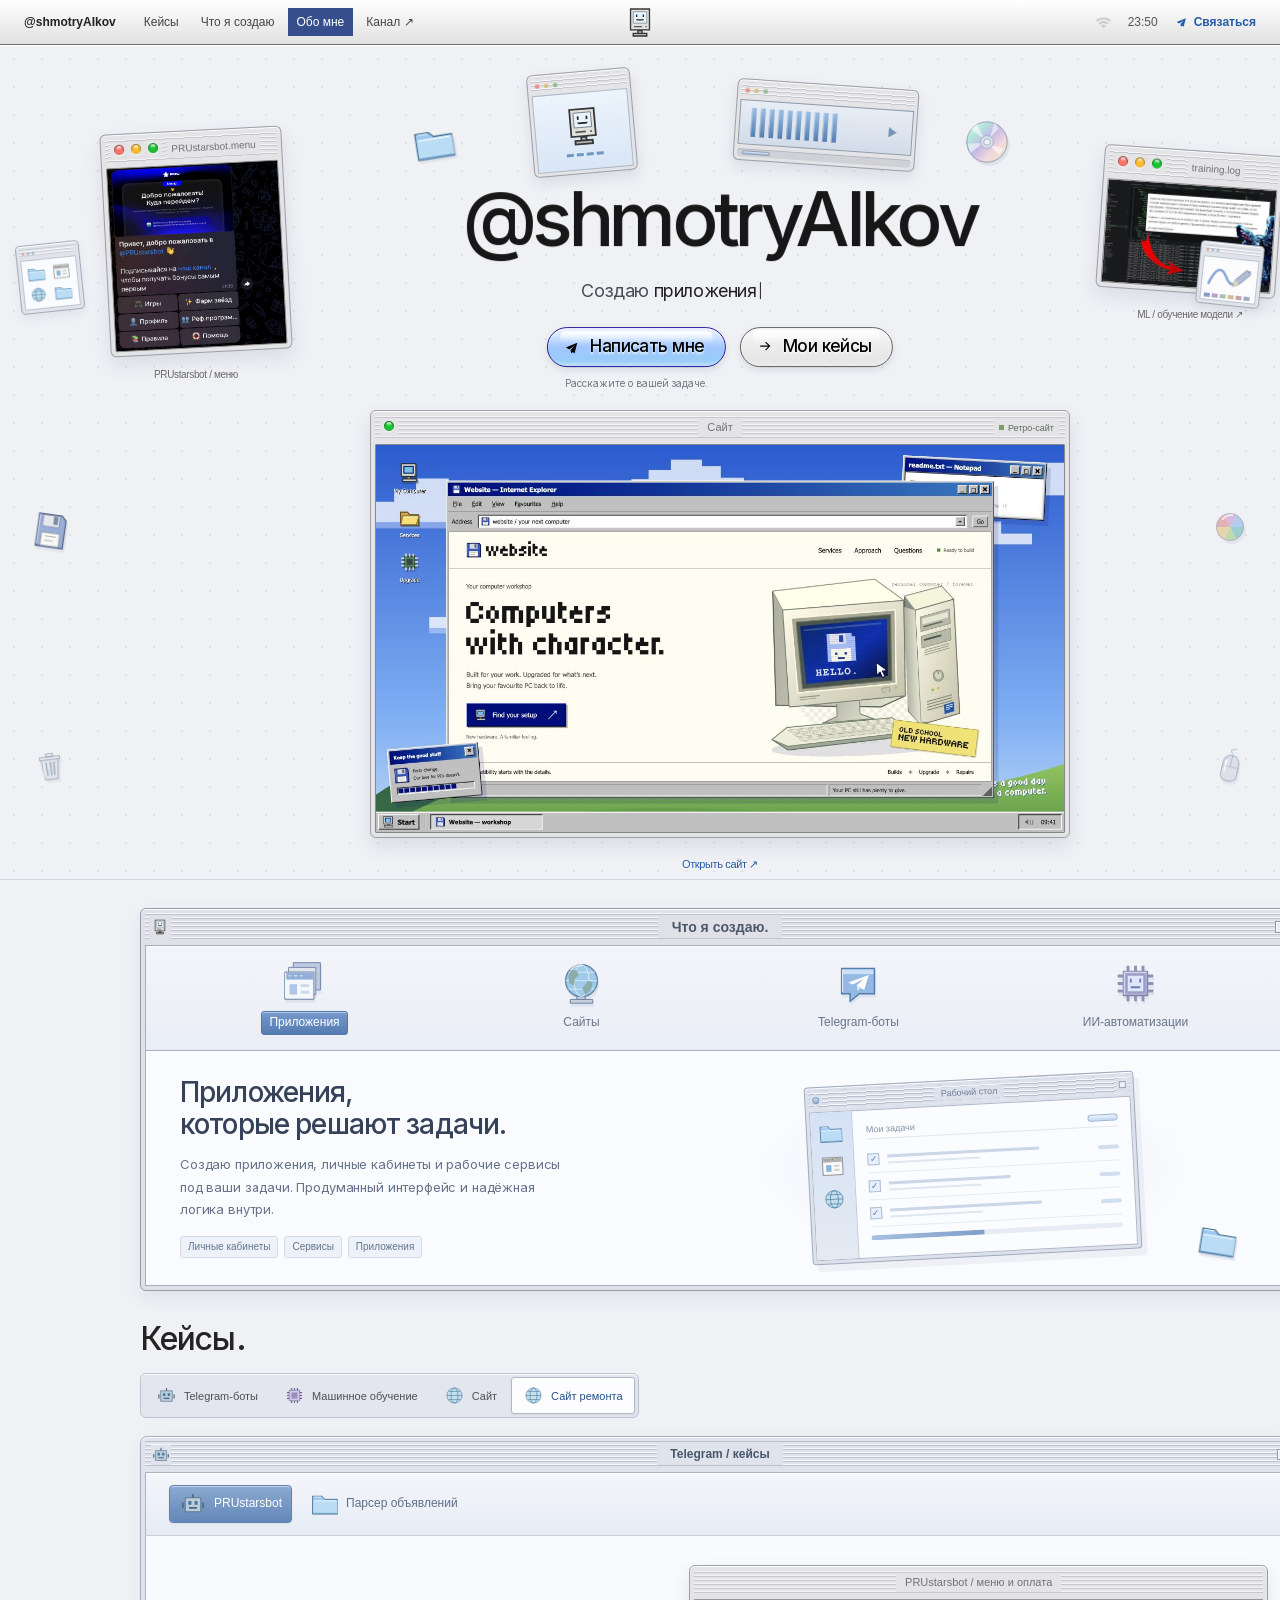
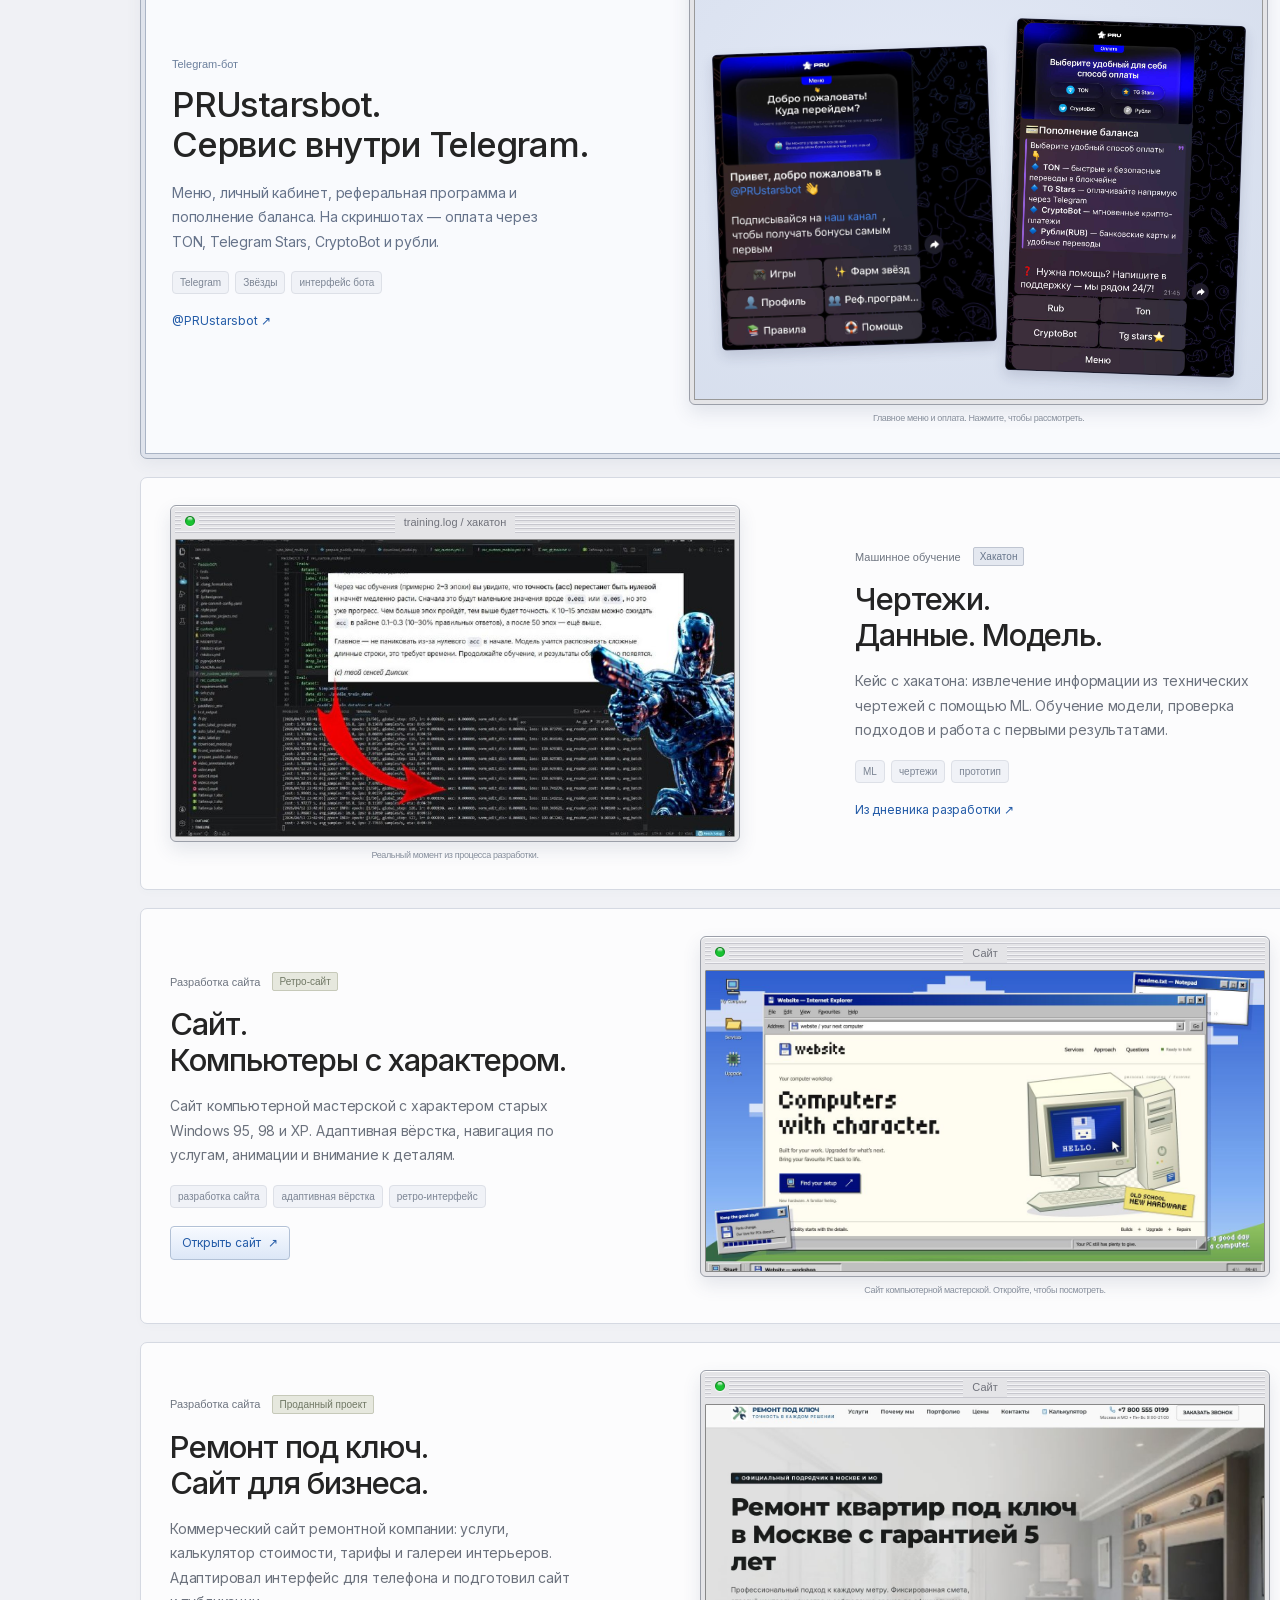
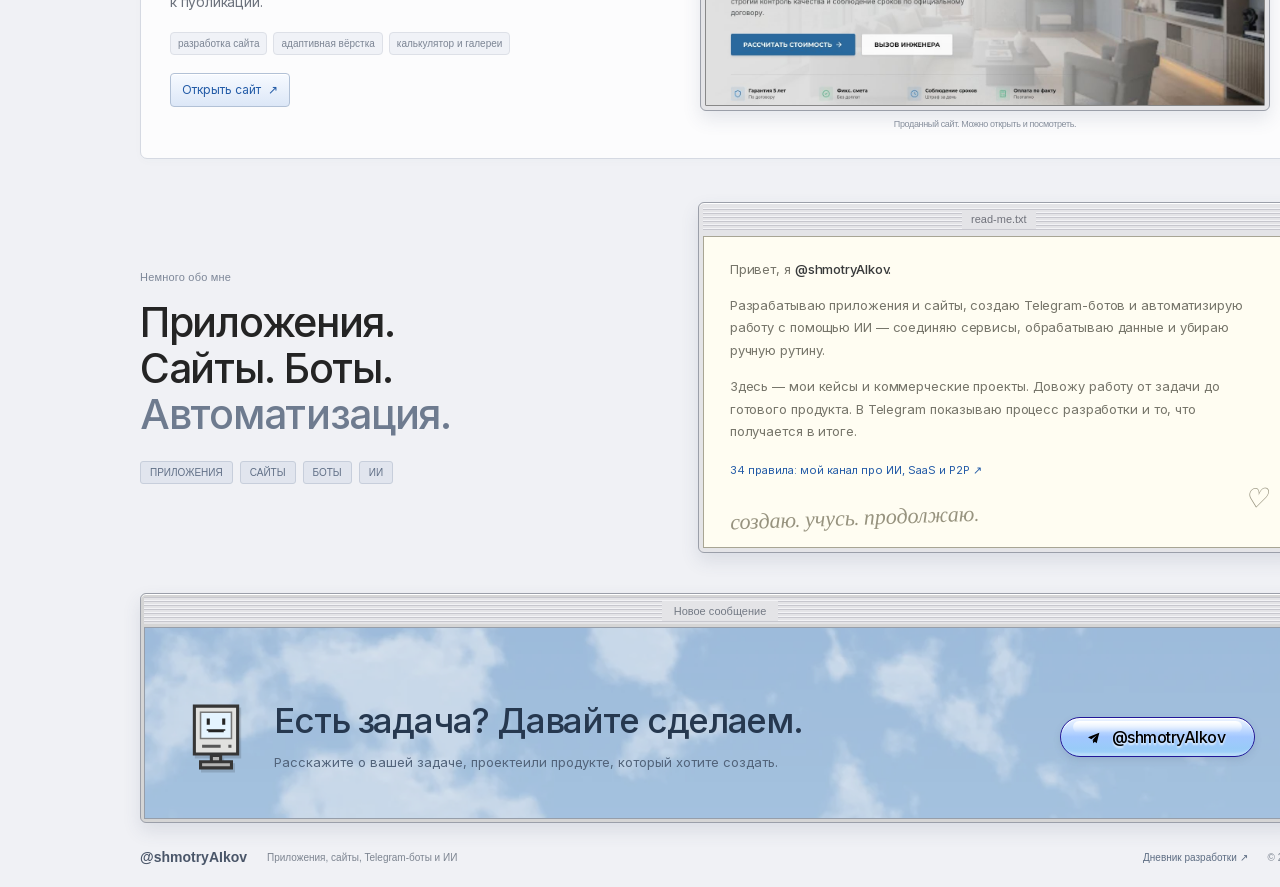
==== commit c872a9a0: "Restore retro website feature, add renovation case and Russian copy" ====
--- a/index.html
+++ b/index.html
@@ -1,6 +1,6 @@
 <!doctype html>
-<html lang="en" class="inter_c15e96cb-module__0bjUvq__variable geist_mono_42eec60-module__Gb1_vG__variable instrument_serif_a12e2dce-module__PQFJYW__variable">
-<head><meta charset="utf-8"><meta name="viewport" content="width=device-width,initial-scale=1"><meta name="theme-color" content="#e7e9ee"><title>@shmotryAIkov — Developer</title><meta name="description" content="@shmotryAIkov builds apps, websites, Telegram bots and AI automations. Selected work, experiments and ways to get in touch."><link rel="icon" href="assets/dev-mark.svg"><link rel="stylesheet" href="style.css"><link rel="stylesheet" href="portfolio.css?v=automatic-motion-4"><script>(()=>{const root=document.documentElement;root.classList.add('js-reveal');setTimeout(()=>{if(!root.dataset.ready)root.classList.remove('js-reveal')},3000)})()</script></head>
+<html lang="ru" class="inter_c15e96cb-module__0bjUvq__variable geist_mono_42eec60-module__Gb1_vG__variable instrument_serif_a12e2dce-module__PQFJYW__variable">
+<head><meta charset="utf-8"><meta name="viewport" content="width=device-width,initial-scale=1"><meta name="theme-color" content="#e7e9ee"><title>@shmotryAIkov — Разработчик</title><meta name="description" content="@shmotryAIkov — разработчик приложений, сайтов, Telegram-ботов и ИИ-автоматизаций. Кейсы, коммерческие проекты и связь."><link rel="icon" href="assets/dev-mark.svg"><link rel="stylesheet" href="style.css"><link rel="stylesheet" href="portfolio.css?v=ru-cases-5"><script>(()=>{const root=document.documentElement;root.classList.add('js-reveal');setTimeout(()=>{if(!root.dataset.ready)root.classList.remove('js-reveal')},3000)})()</script></head>
 <body>
 <svg width="0" height="0" aria-hidden="true" style="position:absolute"><defs><symbol id="telegram" viewBox="0 0 24 24"><path d="m3 11 17-7-4 16-6-5 6-7-8 6z" fill="currentColor"/><path d="m10 15 1 5 3-3" fill="currentColor"/></symbol><symbol id="arrow" viewBox="0 0 24 24"><path d="M5 12h14m-6-6 6 6-6 6" fill="none" stroke="currentColor" stroke-width="1.7"/></symbol><symbol id="code" viewBox="0 0 48 31"><path d="m15 7-8 8 8 8m18-16 8 8-8 8M28 3l-8 25" fill="none" stroke="currentColor" stroke-width="3" stroke-linecap="round" stroke-linejoin="round"/></symbol><symbol id="happy-mac" viewBox="0 0 40 44"><path d="M6 2h28v31H6z" fill="#e1e1df" stroke="#363636" stroke-width="2"/><path d="M10 6h20v17H10z" fill="#e5f4ff" stroke="#777"/><path d="M15 10v4m10-4v4m-10 4h10m-10-1v1m10-1v1" stroke="#252525" stroke-width="2"/><path d="M11 28h12m5 0h2" stroke="#575757" stroke-width="2"/><path d="M17 34h6v4h-6zM10 38h20v4H10z" fill="#b4b4b3" stroke="#363636" stroke-width="2"/></symbol><symbol id="mac-folder" viewBox="0 0 36 32"><path d="M2 6h12l4 4h16v19H2z" fill="#9ec8ed" stroke="#38688d"/><path d="M3 11h31v17H3z" fill="#badcf5"/><path d="M4 12h28M4 7h9" stroke="#f3fbff"/><path d="M3 28h30" stroke="#6899c0"/></symbol><symbol id="app-icon" viewBox="0 0 36 32"><path d="M3 3h30v26H3z" fill="#f8f8f8" stroke="#666"/><path d="M4 4h28v6H4z" fill="#b2b2b2"/><path d="M7 6h2m3 0h2m3 0h2" stroke="#555"/><path d="M8 14h8v10H8z" fill="#8ab6da"/><path d="M20 14h8v3h-8zm0 6h8v3h-8z" fill="#d1d1d1"/></symbol><symbol id="web-icon" viewBox="0 0 36 32"><circle cx="18" cy="16" r="13" fill="#c4dfee" stroke="#477b9b"/><ellipse cx="18" cy="16" rx="6" ry="13" fill="none" stroke="#477b9b"/><path d="M5 16h26M8 9h20M8 23h20" stroke="#477b9b"/></symbol><symbol id="buffer-icon" viewBox="0 0 36 32"><path d="M7 4h22v26H7z" fill="#c7b994" stroke="#7c786d"/><path d="M10 7h16v20H10z" fill="#fffdf2" stroke="#b7b5a5"/><path d="M14 2h8v5h-8z" fill="#d6dee9" stroke="#7d8fa6"/><path d="m12 12 2 2 3-4m1 3h6m-12 5 2 2 3-4m1 3h6m-12 5h12" fill="none" stroke="#6b96bd" stroke-width="1.3"/></symbol><symbol id="bot-icon" viewBox="0 0 36 32"><path d="M8 8h20v18H8z" fill="#bbccdc" stroke="#4c657c"/><path d="M18 3v5M5 14v7m26-7v7" stroke="#4c657c" stroke-width="2"/><path d="M12 12h4v5h-4zm8 0h4v5h-4z" fill="#477b9b"/><path d="M13 21h10" stroke="#4c657c" stroke-width="2"/></symbol><symbol id="ai-icon" viewBox="0 0 36 32"><path d="M9 7h18v18H9z" fill="#cec8e5" stroke="#736592"/><path d="M13 11h10v10H13z" fill="#9b8ebd"/><path d="M13 3v4m5-4v4m5-4v4M13 25v4m5-4v4m5-4v4M5 11h4m-4 5h4m-4 5h4m18-10h4m-4 5h4m-4 5h4" stroke="#736592" stroke-width="2"/></symbol><symbol id="service-apps-icon" viewBox="0 0 48 48"><path d="M12 5h29v29H12z" fill="#bdcbe0" stroke="#6b81a3"/><path d="M7 10h29v29H7z" fill="#e1e5ee" stroke="#768aa8"/><path d="M3 15h31v29H3z" fill="#f5f7fc" stroke="#617b9f"/><path d="M4 16h29v7H4z" fill="#91afd8"/><path d="M7 19h3m3 0h3m3 0h3" stroke="#eaf2ff"/><path d="M8 28h8v11H8z" fill="#aec6e5"/><path d="M20 28h9v3h-9zm0 7h9v3h-9z" fill="#cfd9e8"/><path d="M4 16v26" stroke="#fff"/></symbol>
 <symbol id="service-web-icon" viewBox="0 0 48 48"><path d="M19 35h9v6h-9zM12 41h24v4H12z" fill="#c7cfdb" stroke="#6c829e"/><circle cx="24" cy="21" r="17" fill="#9fcae8" stroke="#6284ab" stroke-width="1.5"/><ellipse cx="24" cy="21" rx="8" ry="17" fill="none" stroke="#e2f2fc"/><path d="M7 21h34M10 12h28M10 30h28" stroke="#d4eafb"/><path d="m13 9 6 1 2 5-4 4-1 7-5-2-1-8zm18 12 5 2-2 8-6 5-3-7z" fill="#8cadac"/><path d="M12 10q6-7 13-5" stroke="#fff" fill="none" stroke-width="2" opacity=".6"/></symbol>
@@ -13,94 +13,76 @@
 </div>
 <div class="edge-decor edge-right" aria-hidden="true">
 <div class="edge-window edge-paint"><div class="edge-title"><i></i><i></i><i></i></div><div class="edge-paint-screen"><svg viewBox="0 0 60 38"><path d="M2 2h56v34H2z" fill="#fcfcfd"/><path d="M5 30q11-30 21-10t28-10" fill="none" stroke="#8aa5d5" stroke-width="3"/><path d="m34 30 3-8 13-13 5 5-13 13z" fill="#b2bdd1" stroke="#798ba7"/><path d="m34 30 3-8 5 5z" fill="#e4d6b4"/></svg><span><i></i><i></i><i></i><i></i><i></i><i></i></span></div></div>
-<svg class="edge-icon edge-ball" viewBox="0 0 40 40"><defs><clipPath id="edge-ball-circle"><circle cx="20" cy="20" r="17"/></clipPath></defs><g clip-path="url(#edge-ball-circle)"><path d="M20 20 9-2h23z" fill="#d6b8db"/><path d="m20 20 12-22 20 22z" fill="#b5cbeb"/><path d="m20 20 32 0-20 23z" fill="#9dcecf"/><path d="m20 20 12 23H9z" fill="#c1d7ac"/><path d="M20 20 9 43-9 20z" fill="#e4d5ac"/><path d="M20 20-9 20 9-2z" fill="#e1b2b1"/></g><circle cx="20" cy="20" r="17" fill="none" stroke="#a7a9ba"/><path d="M10 11q6-7 14-6" fill="none" stroke="#fff" stroke-width="3" opacity=".6"/></svg>
+<svg class="edge-icon edge-ball" viewBox="0 0 40 40"><defs><clipPath id="edge-ball-circle"><circle cx="20" cy="20" r="17"/></clippath></defs><g clip-path="url(#edge-ball-circle)"><path d="M20 20 9-2h23z" fill="#d6b8db"/><path d="m20 20 12-22 20 22z" fill="#b5cbeb"/><path d="m20 20 32 0-20 23z" fill="#9dcecf"/><path d="m20 20 12 23H9z" fill="#c1d7ac"/><path d="M20 20 9 43-9 20z" fill="#e4d5ac"/><path d="M20 20-9 20 9-2z" fill="#e1b2b1"/></g><circle cx="20" cy="20" r="17" fill="none" stroke="#a7a9ba"/><path d="M10 11q6-7 14-6" fill="none" stroke="#fff" stroke-width="3" opacity=".6"/></svg>
 <svg class="edge-icon edge-mouse" viewBox="0 0 40 48"><path d="M20 10q11 0 11 14v13q0 9-11 9T9 37V24q0-14 11-14z" fill="#dce0e8" stroke="#8d99ad"/><path d="M20 10v16M10 26h20" fill="none" stroke="#a5afbf"/><path d="M20 9q-8-8 4-8" fill="none" stroke="#92a2ba"/><path d="M13 18v16" stroke="#fff" stroke-width="2"/></svg>
 </div>
 <div class="stage portfolio-stage">
-<header class="menubar"><div class="menubar-row"><nav class="portfolio-nav" aria-label="Main navigation"><a href="#" class="nav-brand">@shmotryAIkov</a><a href="#projects">Work</a><a href="#services">What I build</a><a href="#about">About</a><a href="https://t.me/chilovuyparen2" target="_blank" rel="noopener">Journal ↗</a></nav><button class="logo-link dev-logo" aria-label="Back to top"><svg viewBox="0 0 40 44"><use href="#happy-mac"/></svg></button><div class="portfolio-status"><span class="status-wifi" aria-hidden="true"><img src="assets/nav-wifi.svg" alt=""></span><time class="portfolio-clock">00:00</time><a href="https://t.me/shmotryAIkov" target="_blank" rel="noopener"><svg viewBox="0 0 24 24"><use href="#telegram"/></svg> Contact</a><button class="portfolio-menu" aria-label="Open menu" aria-expanded="false"><span></span><span></span></button></div></div><nav class="portfolio-mobile-nav" aria-label="Mobile navigation" hidden><a href="#projects">Work</a><a href="#services">What I build</a><a href="#about">About</a><a href="https://t.me/chilovuyparen2" target="_blank" rel="noopener">Telegram journal ↗</a></nav></header>
+<header class="menubar"><div class="menubar-row"><nav class="portfolio-nav" aria-label="Основная навигация"><a href="#" class="nav-brand">@shmotryAIkov</a><a href="#projects">Кейсы</a><a href="#services">Что я создаю</a><a href="#about">Обо мне</a><a href="https://t.me/chilovuyparen2" target="_blank" rel="noopener">Канал ↗</a></nav><button class="logo-link dev-logo" aria-label="В начало"><svg viewBox="0 0 40 44"><use href="#happy-mac"/></svg></button><div class="portfolio-status"><span class="status-wifi" aria-hidden="true"><img src="assets/nav-wifi.svg" alt=""></span><time class="portfolio-clock">00:00</time><a href="https://t.me/shmotryAIkov" target="_blank" rel="noopener"><svg viewBox="0 0 24 24"><use href="#telegram"/></svg> Связаться</a><button class="portfolio-menu" aria-label="Открыть меню" aria-expanded="false"><span></span><span></span></button></div></div><nav class="portfolio-mobile-nav" aria-label="Мобильная навигация" hidden><a href="#projects">Кейсы</a><a href="#services">Что я создаю</a><a href="#about">Обо мне</a><a href="https://t.me/chilovuyparen2" target="_blank" rel="noopener">Канал в Telegram ↗</a></nav></header>
 <main>
 <section class="hero portfolio-hero" aria-labelledby="hero-title"><div class="abs ambient-decor ambient-mac" aria-hidden="true"><div class="win"><div class="ambient-title"><i></i><i></i><i></i></div><div class="ambient-mac-screen"><svg viewBox="0 0 40 44"><use href="#happy-mac"/></svg><span class="ambient-boot"><i></i><i></i><i></i><i></i></span></div></div></div>
 <div class="abs ambient-decor ambient-player" aria-hidden="true"><div class="win"><div class="ambient-title"><i></i><i></i><i></i></div><div class="ambient-player-screen"><div class="ambient-equalizer"><i></i><i></i><i></i><i></i><i></i><i></i><i></i><i></i><i></i><i></i></div><svg class="ambient-play" viewBox="0 0 24 24"><path d="m8 5 11 7-11 7z" fill="currentColor"/></svg></div><div class="ambient-player-track"><i></i></div></div></div>
 <div class="abs ambient-decor ambient-folder" aria-hidden="true"><svg viewBox="0 0 36 32"><use href="#mac-folder"/></svg></div>
-<div class="abs ambient-decor ambient-disc" aria-hidden="true"><svg viewBox="0 0 48 48"><defs><linearGradient id="disc-rainbow" x1="0" y1="0" x2="1" y2="1"><stop stop-color="#eef4ff"/><stop offset=".23" stop-color="#b3eadb"/><stop offset=".46" stop-color="#c1b8e7"/><stop offset=".7" stop-color="#f3d9dc"/><stop offset="1" stop-color="#e2e9bc"/></linearGradient></defs><circle cx="24" cy="24" r="22" fill="url(#disc-rainbow)" stroke="#8e9eae"/><path d="m7 10 14 11-8-17m24 34-10-11 15 4M3 26l17-1L6 36m21-16 5-17 5 6z" fill="#fff" opacity=".55"/><circle cx="24" cy="24" r="7" fill="#d5deea" stroke="#a6b2c0"/><circle cx="24" cy="24" r="3.5" fill="#f0f1f5" stroke="#a6b2c0"/></svg></div>
-<div class="abs photo-window win-wrap portfolio-float float-ml" style="left:105px;top:85px" data-drag><div class="win"><div class="bar"><div class="dots"><button data-close aria-label="Close window: PRUstarsbot / menu"><img src="assets/win-close.png" alt=""></button><button data-minimize aria-label="Minimize window: PRUstarsbot / menu"><img src="assets/win-min.png" alt=""></button><button data-photo="assets/pru-menu.jpg" data-title="PRUstarsbot / menu" aria-label="Enlarge: PRUstarsbot / menu"><img src="assets/win-zoom.png" alt=""></button></div><span>PRUstarsbot.menu</span></div><button class="screen photo-trigger" data-photo="assets/pru-menu.jpg" data-title="PRUstarsbot / menu" aria-label="Open photo: PRUstarsbot / menu"><img src="assets/pru-menu.jpg" alt="PRUstarsbot / menu"></button></div><span class="win-caption">PRUstarsbot / menu</span></div><div class="abs photo-window win-wrap portfolio-float float-mcp" style="left:1100px;top:105px" data-drag><div class="win"><div class="bar"><div class="dots"><button data-close aria-label="Close window: ML / model training"><img src="assets/win-close.png" alt=""></button><button data-minimize aria-label="Minimize window: ML / model training"><img src="assets/win-min.png" alt=""></button><button data-photo="assets/work-494.jpg" data-title="ML / model training" data-source="https://t.me/chilovuyparen2/494" aria-label="Enlarge: ML / model training"><img src="assets/win-zoom.png" alt=""></button></div><span>training.log</span></div><button class="screen photo-trigger" data-photo="assets/work-494.jpg" data-title="ML / model training" data-source="https://t.me/chilovuyparen2/494" aria-label="Open photo: ML / model training"><img src="assets/work-494.jpg" alt="ML / model training"></button></div><a class="win-caption" href="https://t.me/chilovuyparen2/494" target="_blank" rel="noopener">ML / model training ↗</a></div>
+<div class="abs ambient-decor ambient-disc" aria-hidden="true"><svg viewBox="0 0 48 48"><defs><linearGradient id="disc-rainbow" x1="0" y1="0" x2="1" y2="1"><stop stop-color="#eef4ff"/><stop offset=".23" stop-color="#b3eadb"/><stop offset=".46" stop-color="#c1b8e7"/><stop offset=".7" stop-color="#f3d9dc"/><stop offset="1" stop-color="#e2e9bc"/></lineargradient></defs><circle cx="24" cy="24" r="22" fill="url(#disc-rainbow)" stroke="#8e9eae"/><path d="m7 10 14 11-8-17m24 34-10-11 15 4M3 26l17-1L6 36m21-16 5-17 5 6z" fill="#fff" opacity=".55"/><circle cx="24" cy="24" r="7" fill="#d5deea" stroke="#a6b2c0"/><circle cx="24" cy="24" r="3.5" fill="#f0f1f5" stroke="#a6b2c0"/></svg></div>
+<div class="abs photo-window win-wrap portfolio-float float-ml" style="left:105px;top:85px" data-drag><div class="win"><div class="bar"><div class="dots"><button data-close aria-label="Закрыть окно: PRUstarsbot / меню"><img src="assets/win-close.png" alt=""></button><button data-minimize aria-label="Свернуть окно: PRUstarsbot / меню"><img src="assets/win-min.png" alt=""></button><button data-photo="assets/pru-menu.jpg" data-title="PRUstarsbot / меню" aria-label="Увеличить: PRUstarsbot / меню"><img src="assets/win-zoom.png" alt=""></button></div><span>PRUstarsbot.menu</span></div><button class="screen photo-trigger" data-photo="assets/pru-menu.jpg" data-title="PRUstarsbot / меню" aria-label="Открыть фото: PRUstarsbot / меню"><img src="assets/pru-menu.jpg" alt="PRUstarsbot / меню"></button></div><span class="win-caption">PRUstarsbot / меню</span></div><div class="abs photo-window win-wrap portfolio-float float-mcp" style="left:1100px;top:105px" data-drag><div class="win"><div class="bar"><div class="dots"><button data-close aria-label="Закрыть окно: ML / обучение модели"><img src="assets/win-close.png" alt=""></button><button data-minimize aria-label="Свернуть окно: ML / обучение модели"><img src="assets/win-min.png" alt=""></button><button data-photo="assets/work-494.jpg" data-title="ML / обучение модели" data-source="https://t.me/chilovuyparen2/494" aria-label="Увеличить: ML / обучение модели"><img src="assets/win-zoom.png" alt=""></button></div><span>training.log</span></div><button class="screen photo-trigger" data-photo="assets/work-494.jpg" data-title="ML / обучение модели" data-source="https://t.me/chilovuyparen2/494" aria-label="Открыть фото: ML / обучение модели"><img src="assets/work-494.jpg" alt="ML / обучение модели"></button></div><a class="win-caption" href="https://t.me/chilovuyparen2/494" target="_blank" rel="noopener">ML / обучение модели ↗</a></div>
 
 
 
 
-  <div class="abs headline-wrap no-fade portfolio-headline" id="hero-center" style="left:50%;top:240px;transform:translate(-50%,-50%)"><div class="head-group"><h1 class="headline" id="hero-title">@shmotryAIkov</h1><p class="subtitle">I build <span class="typing-role" aria-hidden="true">apps</span><span class="sr-only">Apps, websites, Telegram bots and AI automations.</span></p></div><div class="btns"><div class="btn-col"><a class="btn mac" href="https://t.me/shmotryAIkov" target="_blank" rel="noopener"><div class="gloss no-drag"></div><svg class="ico" viewBox="0 0 24 24"><use href="#telegram"/></svg><span>Message me</span></a><p class="portfolio-button-note">Tell me what you’re building.</p></div><a class="btn os-win" href="#projects"><div class="gloss no-drag"></div><svg class="ico" viewBox="0 0 24 24"><use href="#arrow"/></svg><span>Explore my work</span></a></div></div>
-  <div class="abs win-wrap no-fade project-feature showcase-feature" id="big-video" style="left:370px;top:365px;width:700px"><div class="win"><div class="bar workbench-bar"><div class="dots"><button data-photo="assets/website-preview.jpg" data-title="Computer workshop website" aria-label="Enlarge: Computer workshop website"><img src="assets/win-zoom.png" alt=""></button></div><span>Website</span><span class="project-status"><i></i>Website concept</span></div><a class="showcase-screen project-website-preview" href="projects/website.html" target="_blank" rel="noopener" aria-label="Visit the computer workshop website"><img src="assets/website-preview.jpg" width="1280" height="720" alt="Computer workshop website: Windows-style panels and a beige CRT computer"></a></div><a class="win-caption project-website-link" href="projects/website.html" target="_blank" rel="noopener">Visit website ↗</a></div>
+  <div class="abs headline-wrap no-fade portfolio-headline" id="hero-center" style="left:50%;top:240px;transform:translate(-50%,-50%)"><div class="head-group"><h1 class="headline" id="hero-title">@shmotryAIkov</h1><p class="subtitle">Создаю <span class="typing-role" aria-hidden="true">приложения</span><span class="sr-only">Приложения, сайты, Telegram-боты и ИИ-автоматизации.</span></p></div><div class="btns"><div class="btn-col"><a class="btn mac" href="https://t.me/shmotryAIkov" target="_blank" rel="noopener"><div class="gloss no-drag"></div><svg class="ico" viewBox="0 0 24 24"><use href="#telegram"/></svg><span>Написать мне</span></a><p class="portfolio-button-note">Расскажите о вашей задаче.</p></div><a class="btn os-win" href="#projects"><div class="gloss no-drag"></div><svg class="ico" viewBox="0 0 24 24"><use href="#arrow"/></svg><span>Мои кейсы</span></a></div></div>
+  <div class="abs win-wrap no-fade project-feature showcase-feature" id="big-video" style="left:370px;top:365px;width:700px"><div class="win"><div class="bar workbench-bar"><div class="dots"><button data-photo="assets/website-preview.jpg" data-title="Сайт компьютерной мастерской" aria-label="Увеличить: Сайт компьютерной мастерской"><img src="assets/win-zoom.png" alt=""></button></div><span>Сайт</span><span class="project-status"><i></i>Ретро-сайт</span></div><a class="showcase-screen project-website-preview" href="projects/website.html" target="_blank" rel="noopener" aria-label="Открыть сайт компьютерной мастерской"><img src="assets/website-preview.jpg" width="1280" height="720" alt="Сайт компьютерной мастерской: ретро-окна и бежевый монитор"></a></div><a class="win-caption project-website-link" href="projects/website.html" target="_blank" rel="noopener">Открыть сайт ↗</a></div>
 
 
 
 </section>
 <section class="services-section" id="services" aria-labelledby="services-title"><div class="portfolio-section"><div class="service-console reveal-group">
-<div class="console-title"><svg viewBox="0 0 40 44" aria-hidden="true"><use href="#happy-mac"/></svg><h2 id="services-title">What I build.</h2><span aria-hidden="true"></span></div>
-<div class="service-tabs" role="tablist" aria-label="Development services">
-<button id="service-tab-apps" role="tab" aria-selected="true" aria-controls="service-apps" tabindex="0" data-service="apps"><svg viewBox="0 0 48 48" aria-hidden="true"><use href="#service-apps-icon"/></svg><span>Apps</span></button>
-<button id="service-tab-web" role="tab" aria-selected="false" aria-controls="service-web" tabindex="-1" data-service="web"><svg viewBox="0 0 48 48" aria-hidden="true"><use href="#service-web-icon"/></svg><span>Websites</span></button>
-<button id="service-tab-bots" role="tab" aria-selected="false" aria-controls="service-bots" tabindex="-1" data-service="bots"><svg viewBox="0 0 48 48" aria-hidden="true"><use href="#service-bot-icon"/></svg><span>Telegram bots</span></button>
-<button id="service-tab-ai" role="tab" aria-selected="false" aria-controls="service-ai" tabindex="-1" data-service="ai"><svg viewBox="0 0 48 48" aria-hidden="true"><use href="#service-ai-icon"/></svg><span>AI automations</span></button>
+<div class="console-title"><svg viewBox="0 0 40 44" aria-hidden="true"><use href="#happy-mac"/></svg><h2 id="services-title">Что я создаю.</h2><span aria-hidden="true"></span></div>
+<div class="service-tabs" role="tablist" aria-label="Направления разработки">
+<button id="service-tab-apps" role="tab" aria-selected="true" aria-controls="service-apps" tabindex="0" data-service="apps"><svg viewBox="0 0 48 48" aria-hidden="true"><use href="#service-apps-icon"/></svg><span>Приложения</span></button>
+<button id="service-tab-web" role="tab" aria-selected="false" aria-controls="service-web" tabindex="-1" data-service="web"><svg viewBox="0 0 48 48" aria-hidden="true"><use href="#service-web-icon"/></svg><span>Сайты</span></button>
+<button id="service-tab-bots" role="tab" aria-selected="false" aria-controls="service-bots" tabindex="-1" data-service="bots"><svg viewBox="0 0 48 48" aria-hidden="true"><use href="#service-bot-icon"/></svg><span>Telegram-боты</span></button>
+<button id="service-tab-ai" role="tab" aria-selected="false" aria-controls="service-ai" tabindex="-1" data-service="ai"><svg viewBox="0 0 48 48" aria-hidden="true"><use href="#service-ai-icon"/></svg><span>ИИ-автоматизации</span></button>
 </div>
 <div class="service-panels">
-<div class="service-panel" id="service-apps" role="tabpanel" aria-labelledby="service-tab-apps" tabindex="0"><div class="service-description"><h3>Useful tools,<br> built around your work.</h3><p>Apps, dashboards and customer portals with the features you need. Thoughtful interfaces with solid logic underneath.</p><div class="service-examples"><span>Portals</span><span>Services</span><span>Apps</span></div></div><div class="service-art service-art-apps" aria-hidden="true"><div class="service-mini-window app-mini"><div class="service-mini-title"><i></i><span>Workspace</span><b></b></div><div class="app-mini-body"><aside><svg viewBox="0 0 36 32"><use href="#mac-folder"/></svg><svg viewBox="0 0 36 32"><use href="#app-icon"/></svg><svg viewBox="0 0 36 32"><use href="#web-icon"/></svg></aside><div class="app-mini-content"><div class="app-mini-toolbar"><span>My tasks</span><i></i></div><div class="app-mini-row"><b>✓</b><span><i></i><i></i></span><em></em></div><div class="app-mini-row"><b>✓</b><span><i></i><i></i></span><em></em></div><div class="app-mini-row"><b>✓</b><span><i></i><i></i></span><em></em></div><div class="app-mini-progress"><i></i></div></div></div></div><svg class="service-floating-icon" viewBox="0 0 36 32"><use href="#mac-folder"/></svg></div></div>
-<div class="service-panel" id="service-web" role="tabpanel" aria-labelledby="service-tab-web" tabindex="0" hidden><div class="service-description"><h3>From a personal site<br> to a working service.</h3><p>I build websites, landing pages and web services. Clear navigation, responsive layouts and care in the details.</p><div class="service-examples"><span>Websites</span><span>Landing pages</span><span>Web services</span></div></div><div class="service-art service-art-web" aria-hidden="true"><div class="service-mini-window web-mini"><div class="service-mini-title"><i></i><span>website.html</span><b></b></div><div class="web-mini-address"><span>www.</span><i></i></div><div class="web-mini-page"><div class="web-mini-nav"><b>web.</b><span></span><span></span><span></span></div><div class="web-mini-hero"><div><strong>hello,<br> web.</strong><span></span><i></i></div><svg viewBox="0 0 40 44"><use href="#happy-mac"/></svg></div><div class="web-mini-footer"><i></i><i></i><i></i></div></div><img class="service-preview-cursor" src="assets/mac-pointer.svg" alt=""></div></div></div>
-<div class="service-panel" id="service-bots" role="tabpanel" aria-labelledby="service-tab-bots" tabindex="0" hidden><div class="service-description"><h3>Your tools,<br> right in Telegram.</h3><p>Bots for enquiries, notifications and automated publishing. Connect your services and keep customer conversations moving.</p><div class="service-examples"><span>Enquiries</span><span>Notifications</span><span>Integrations</span></div></div><div class="service-art service-art-bots" aria-hidden="true"><div class="service-mini-window bot-mini"><div class="service-mini-title"><i></i><span>Telegram</span><b></b></div><div class="bot-mini-chat"><div class="bot-mini-message incoming"><svg viewBox="0 0 24 24"><use href="#telegram"/></svg><span>New enquiry</span></div><div class="bot-mini-message outgoing"><span>Got it.<br> Added to the queue.</span><b>✓✓</b></div><div class="bot-mini-typing"><i></i><i></i><i></i></div></div><div class="bot-mini-input"><span></span><svg viewBox="0 0 24 24"><use href="#telegram"/></svg></div></div><svg class="service-floating-icon bot-floating" viewBox="0 0 48 48"><use href="#service-bot-icon"/></svg></div></div>
-<div class="service-panel" id="service-ai" role="tabpanel" aria-labelledby="service-tab-ai" tabindex="0" hidden><div class="service-description"><h3>Documents and data,<br> with less busywork.</h3><p>I connect tools, process documents and use AI to automate repetitive work.</p><div class="service-examples"><span>Documents</span><span>Data</span><span>Automation</span></div></div><div class="service-art service-art-ai" aria-hidden="true"><div class="service-mini-window ai-mini"><div class="service-mini-title"><i></i><span>Automation</span><b></b></div><div class="ai-mini-flow"><div class="ai-flow-node"><svg viewBox="0 0 40 44"><path d="M8 3h18l7 7v30H8z" fill="#fffefa" stroke="#879ab5"/><path d="M26 3v8h7" fill="#dce6f3" stroke="#879ab5"/><path d="M13 17h15m-15 5h15m-15 5h10m-10 5h13" stroke="#abc0d9" stroke-width="2"/></svg><span>File</span></div><i class="ai-flow-line"></i><div class="ai-flow-node ai-processing"><svg viewBox="0 0 48 48"><use href="#service-ai-icon"/></svg><span>AI</span></div><i class="ai-flow-line"></i><div class="ai-flow-node"><svg viewBox="0 0 36 32"><use href="#mac-folder"/></svg><span>Done</span><b>✓</b></div></div><div class="ai-mini-status"><span></span><i></i><i></i><i></i></div></div></div></div>
-</div></div></div></section><section class="portfolio-section projects-section" id="projects"><div class="section-intro reveal-group"><span class="section-label will-reveal">Work</span><h2 class="will-reveal">Selected work.</h2></div><nav class="project-shortcuts" aria-label="Jump to a project"><a href="#telegram-work"><svg viewBox="0 0 36 32"><use href="#bot-icon"/></svg>Telegram bots</a><a href="#ml-work"><svg viewBox="0 0 36 32"><use href="#ai-icon"/></svg>Machine learning</a><a href="#website-work"><svg viewBox="0 0 36 32"><use href="#web-icon"/></svg>Website</a></nav><article class="case-row work-row bot-work telegram-case reveal-group" id="telegram-work">
-<div class="telegram-case-title"><svg viewBox="0 0 36 32" aria-hidden="true"><use href="#bot-icon"/></svg><span>Telegram / projects</span><i aria-hidden="true"></i></div>
-<div class="telegram-project-tabs" role="tablist" aria-label="Telegram projects">
-<button id="tg-tab-pru" role="tab" aria-selected="false" aria-controls="tg-project-pru" tabindex="-1" data-telegram-tab><svg viewBox="0 0 36 32" aria-hidden="true"><use href="#bot-icon"/></svg><span>PRUstarsbot</span></button>
-<button id="tg-tab-parser" role="tab" aria-selected="false" aria-controls="tg-project-parser" tabindex="-1" data-telegram-tab><svg viewBox="0 0 36 32" aria-hidden="true"><use href="#mac-folder"/></svg><span>Listing parser</span></button>
-<button id="tg-tab-buffer" role="tab" aria-label="Buffer — concept" aria-selected="true" aria-controls="tg-project-buffer" tabindex="0" data-telegram-tab><svg viewBox="0 0 36 32" aria-hidden="true"><use href="#buffer-icon"/></svg><span>Buffer <small class="telegram-concept-badge">concept</small></span></button>
+<div class="service-panel" id="service-apps" role="tabpanel" aria-labelledby="service-tab-apps" tabindex="0"><div class="service-description"><h3>Приложения,<br> которые решают задачи.</h3><p>Создаю приложения, личные кабинеты и рабочие сервисы под ваши задачи. Продуманный интерфейс и надёжная логика внутри.</p><div class="service-examples"><span>Личные кабинеты</span><span>Сервисы</span><span>Приложения</span></div></div><div class="service-art service-art-apps" aria-hidden="true"><div class="service-mini-window app-mini"><div class="service-mini-title"><i></i><span>Рабочий стол</span><b></b></div><div class="app-mini-body"><aside><svg viewBox="0 0 36 32"><use href="#mac-folder"/></svg><svg viewBox="0 0 36 32"><use href="#app-icon"/></svg><svg viewBox="0 0 36 32"><use href="#web-icon"/></svg></aside><div class="app-mini-content"><div class="app-mini-toolbar"><span>Мои задачи</span><i></i></div><div class="app-mini-row"><b>✓</b><span><i></i><i></i></span><em></em></div><div class="app-mini-row"><b>✓</b><span><i></i><i></i></span><em></em></div><div class="app-mini-row"><b>✓</b><span><i></i><i></i></span><em></em></div><div class="app-mini-progress"><i></i></div></div></div></div><svg class="service-floating-icon" viewBox="0 0 36 32"><use href="#mac-folder"/></svg></div></div>
+<div class="service-panel" id="service-web" role="tabpanel" aria-labelledby="service-tab-web" tabindex="0" hidden><div class="service-description"><h3>От сайта-визитки<br> до полноценного сервиса.</h3><p>Разрабатываю сайты, лендинги и веб-сервисы. Удобная навигация, адаптивная вёрстка и внимание к деталям.</p><div class="service-examples"><span>Сайты</span><span>Лендинги</span><span>Веб-сервисы</span></div></div><div class="service-art service-art-web" aria-hidden="true"><div class="service-mini-window web-mini"><div class="service-mini-title"><i></i><span>website.html</span><b></b></div><div class="web-mini-address"><span>www.</span><i></i></div><div class="web-mini-page"><div class="web-mini-nav"><b>web.</b><span></span><span></span><span></span></div><div class="web-mini-hero"><div><strong>привет,<br> web.</strong><span></span><i></i></div><svg viewBox="0 0 40 44"><use href="#happy-mac"/></svg></div><div class="web-mini-footer"><i></i><i></i><i></i></div></div><img class="service-preview-cursor" src="assets/mac-pointer.svg" alt=""></div></div></div>
+<div class="service-panel" id="service-bots" role="tabpanel" aria-labelledby="service-tab-bots" tabindex="0" hidden><div class="service-description"><h3>Ваши инструменты —<br> прямо в Telegram.</h3><p>Боты для заявок, уведомлений и автоматических публикаций. Интеграции с сервисами и удобное общение с клиентами.</p><div class="service-examples"><span>Заявки</span><span>Уведомления</span><span>Интеграции</span></div></div><div class="service-art service-art-bots" aria-hidden="true"><div class="service-mini-window bot-mini"><div class="service-mini-title"><i></i><span>Telegram</span><b></b></div><div class="bot-mini-chat"><div class="bot-mini-message incoming"><svg viewBox="0 0 24 24"><use href="#telegram"/></svg><span>Новая заявка</span></div><div class="bot-mini-message outgoing"><span>Принято.<br> Добавлено в очередь.</span><b>✓✓</b></div><div class="bot-mini-typing"><i></i><i></i><i></i></div></div><div class="bot-mini-input"><span></span><svg viewBox="0 0 24 24"><use href="#telegram"/></svg></div></div><svg class="service-floating-icon bot-floating" viewBox="0 0 48 48"><use href="#service-bot-icon"/></svg></div></div>
+<div class="service-panel" id="service-ai" role="tabpanel" aria-labelledby="service-tab-ai" tabindex="0" hidden><div class="service-description"><h3>Документы и данные —<br> без лишней рутины.</h3><p>Соединяю сервисы, обрабатываю документы и автоматизирую повторяющиеся задачи с помощью ИИ.</p><div class="service-examples"><span>Документы</span><span>Данные</span><span>Автоматизация</span></div></div><div class="service-art service-art-ai" aria-hidden="true"><div class="service-mini-window ai-mini"><div class="service-mini-title"><i></i><span>Автоматизация</span><b></b></div><div class="ai-mini-flow"><div class="ai-flow-node"><svg viewBox="0 0 40 44"><path d="M8 3h18l7 7v30H8z" fill="#fffefa" stroke="#879ab5"/><path d="M26 3v8h7" fill="#dce6f3" stroke="#879ab5"/><path d="M13 17h15m-15 5h15m-15 5h10m-10 5h13" stroke="#abc0d9" stroke-width="2"/></svg><span>Файл</span></div><i class="ai-flow-line"></i><div class="ai-flow-node ai-processing"><svg viewBox="0 0 48 48"><use href="#service-ai-icon"/></svg><span>ИИ</span></div><i class="ai-flow-line"></i><div class="ai-flow-node"><svg viewBox="0 0 36 32"><use href="#mac-folder"/></svg><span>Готово</span><b>✓</b></div></div><div class="ai-mini-status"><span></span><i></i><i></i><i></i></div></div></div></div>
+</div></div></div></section><section class="portfolio-section projects-section" id="projects"><div class="section-intro reveal-group"><span class="section-label will-reveal">Кейсы</span><h2 class="will-reveal">Кейсы.</h2></div><nav class="project-shortcuts" aria-label="Перейти к кейсу"><a href="#telegram-work"><svg viewBox="0 0 36 32"><use href="#bot-icon"/></svg>Telegram-боты</a><a href="#ml-work"><svg viewBox="0 0 36 32"><use href="#ai-icon"/></svg>Машинное обучение</a><a href="#website-work"><svg viewBox="0 0 36 32"><use href="#web-icon"/></svg>Сайт</a><a href="#renovation-work"><svg viewBox="0 0 36 32"><use href="#web-icon"/></svg>Сайт ремонта</a></nav><article class="case-row work-row bot-work telegram-case reveal-group" id="telegram-work">
+<div class="telegram-case-title"><svg viewBox="0 0 36 32" aria-hidden="true"><use href="#bot-icon"/></svg><span>Telegram / кейсы</span><i aria-hidden="true"></i></div>
+<div class="telegram-project-tabs" role="tablist" aria-label="Кейсы в Telegram">
+<button id="tg-tab-pru" role="tab" aria-selected="true" aria-controls="tg-project-pru" tabindex="0" data-telegram-tab><svg viewBox="0 0 36 32" aria-hidden="true"><use href="#bot-icon"/></svg><span>PRUstarsbot</span></button>
+<button id="tg-tab-parser" role="tab" aria-selected="false" aria-controls="tg-project-parser" tabindex="-1" data-telegram-tab><svg viewBox="0 0 36 32" aria-hidden="true"><use href="#mac-folder"/></svg><span>Парсер объявлений</span></button>
+
 </div>
-<div class="telegram-project-panel" id="tg-project-pru" role="tabpanel" aria-labelledby="tg-tab-pru" tabindex="0" hidden><div class="case-copy will-reveal"><div class="case-meta"><span>Telegram bot</span></div><h3>PRUstarsbot.<br>Built for Telegram.</h3><p>Menus, profiles, a referral flow and balance top-ups. The screenshots show payments with TON, Telegram Stars, CryptoBot and rubles.</p><div class="case-tags"><span>Telegram</span><span>Stars</span><span>bot interface</span></div><a class="case-source" href="https://t.me/PRUstarsbot" target="_blank" rel="noopener">@PRUstarsbot ↗</a></div><div class="case-visual will-reveal"><div class="win telegram-work-window"><div class="bar"><span>PRUstarsbot / menu & payments</span></div><div class="telegram-photo-pair"><button class="bot-shot bot-shot-menu" data-photo="assets/pru-menu.jpg" data-title="PRUstarsbot — main menu" data-source="https://t.me/PRUstarsbot" data-source-label="Open PRUstarsbot ↗" aria-label="Enlarge the PRUstarsbot main menu"><img src="assets/pru-menu.jpg" width="1191" height="1280" loading="lazy" decoding="async" alt="Original PRUstarsbot screenshot: games, profile, referrals and help"></button><button class="bot-shot bot-shot-payments" data-photo="assets/pru-payments.jpg" data-title="PRUstarsbot — balance top-up" data-source="https://t.me/PRUstarsbot" data-source-label="Open PRUstarsbot ↗" aria-label="Enlarge the PRUstarsbot payment screen"><img src="assets/pru-payments.jpg" width="832" height="1280" loading="lazy" decoding="async" alt="Original PRUstarsbot payment-method screen"></button></div></div><span class="win-caption">Main menu and payments. Click to take a closer look.</span></div></div>
+<div class="telegram-project-panel" id="tg-project-pru" role="tabpanel" aria-labelledby="tg-tab-pru" tabindex="0"><div class="case-copy will-reveal"><div class="case-meta"><span>Telegram-бот</span></div><h3>PRUstarsbot.<br>Сервис внутри Telegram.</h3><p>Меню, личный кабинет, реферальная программа и пополнение баланса. На скриншотах — оплата через TON, Telegram Stars, CryptoBot и рубли.</p><div class="case-tags"><span>Telegram</span><span>Звёзды</span><span>интерфейс бота</span></div><a class="case-source" href="https://t.me/PRUstarsbot" target="_blank" rel="noopener">@PRUstarsbot ↗</a></div><div class="case-visual will-reveal"><div class="win telegram-work-window"><div class="bar"><span>PRUstarsbot / меню и оплата</span></div><div class="telegram-photo-pair"><button class="bot-shot bot-shot-menu" data-photo="assets/pru-menu.jpg" data-title="PRUstarsbot — главное меню" data-source="https://t.me/PRUstarsbot" data-source-label="Открыть PRUstarsbot ↗" aria-label="Увеличить главное меню PRUstarsbot"><img src="assets/pru-menu.jpg" width="1191" height="1280" loading="lazy" decoding="async" alt="Скриншот PRUstarsbot: игры, профиль, рефералы и помощь"></button><button class="bot-shot bot-shot-payments" data-photo="assets/pru-payments.jpg" data-title="PRUstarsbot — пополнение баланса" data-source="https://t.me/PRUstarsbot" data-source-label="Открыть PRUstarsbot ↗" aria-label="Увеличить экран оплаты PRUstarsbot"><img src="assets/pru-payments.jpg" width="832" height="1280" loading="lazy" decoding="async" alt="Скриншот выбора способа оплаты в PRUstarsbot"></button></div></div><span class="win-caption">Главное меню и оплата. Нажмите, чтобы рассмотреть.</span></div></div>
 <div class="telegram-project-panel" id="tg-project-parser" role="tabpanel" aria-labelledby="tg-tab-parser" tabindex="0" hidden>
 <div class="case-copy will-reveal">
-<div class="case-meta"><span>Website parser + Telegram bot</span></div>
-<h3>From websites.<br>Straight to Telegram.</h3>
-<p>I built a parser that collected property listings from websites and published them to a Telegram channel through a bot. Photos, details, prices and the original link — in one post.</p>
-<div class="parser-flow scraper-motion" role="img" aria-label="How it works: website, data collection by the parser, publication to a Telegram channel by the bot">
-<div class="parser-flow-node"><div class="parser-node-icon"><svg viewBox="0 0 36 32" aria-hidden="true"><use href="#web-icon"/></svg></div><span>Website</span></div>
+<div class="case-meta"><span>Парсер сайтов + Telegram-бот</span></div>
+<h3>С сайтов.<br>Сразу в Telegram.</h3>
+<p>Разработал парсер, который собирает объявления о недвижимости с сайтов и публикует их в Telegram-канале через бота. Фото, характеристики, цена и ссылка на оригинал — в одном посте.</p>
+<div class="parser-flow scraper-motion" role="img" aria-label="Как работает: сайт, сбор данных парсером, публикация в Telegram-канале через бота">
+<div class="parser-flow-node"><div class="parser-node-icon"><svg viewBox="0 0 36 32" aria-hidden="true"><use href="#web-icon"/></svg></div><span>Сайт</span></div>
 <span class="parser-flow-wire" aria-hidden="true"><i></i></span>
-<div class="parser-flow-node parser-engine"><div class="parser-node-icon"><svg viewBox="0 0 40 42" aria-hidden="true"><path d="M8 3h18l7 7v29H8z" fill="#f9fbff" stroke="#7f93ad"/><path d="M26 3v8h7" fill="#cbdcf2" stroke="#7f93ad"/><path d="M13 15h15m-15 5h11m-11 5h9m-9 5h8" stroke="#b1c1d7" stroke-width="2"/><circle cx="29" cy="29" r="7" fill="#b8dbf5" fill-opacity=".85" stroke="#527ba4" stroke-width="1.5"/><path d="m34 34 5 5" stroke="#527ba4" stroke-width="3"/><path d="M22 28h13" stroke="#fff" stroke-width="1.5" class="parser-scan"/></svg></div><span>Parser</span></div>
+<div class="parser-flow-node parser-engine"><div class="parser-node-icon"><svg viewBox="0 0 40 42" aria-hidden="true"><path d="M8 3h18l7 7v29H8z" fill="#f9fbff" stroke="#7f93ad"/><path d="M26 3v8h7" fill="#cbdcf2" stroke="#7f93ad"/><path d="M13 15h15m-15 5h11m-11 5h9m-9 5h8" stroke="#b1c1d7" stroke-width="2"/><circle cx="29" cy="29" r="7" fill="#b8dbf5" fill-opacity=".85" stroke="#527ba4" stroke-width="1.5"/><path d="m34 34 5 5" stroke="#527ba4" stroke-width="3"/><path d="M22 28h13" stroke="#fff" stroke-width="1.5" class="parser-scan"/></svg></div><span>Парсер</span></div>
 <span class="parser-flow-wire" aria-hidden="true"><i></i></span>
-<div class="parser-flow-node parser-destination"><div class="parser-node-icon"><svg viewBox="0 0 36 32" aria-hidden="true"><use href="#bot-icon"/></svg><b aria-hidden="true">✓</b></div><span>Channel</span></div>
+<div class="parser-flow-node parser-destination"><div class="parser-node-icon"><svg viewBox="0 0 36 32" aria-hidden="true"><use href="#bot-icon"/></svg><b aria-hidden="true">✓</b></div><span>Канал</span></div>
 </div>
-<div class="case-tags"><span>parsing</span><span>auto-publishing</span><span>Telegram bot</span></div>
+<div class="case-tags"><span>парсинг</span><span>автопубликации</span><span>Telegram-бот</span></div>
 </div>
 <div class="case-visual will-reveal">
-<div class="win parser-result-window"><div class="bar"><div class="dots"><button data-photo="assets/parser-listing.jpg" data-title="Listing parser — a post in a Telegram channel" aria-label="Enlarge the parser’s published post"><img src="assets/win-zoom.png" alt=""></button></div><span>Published to Telegram</span></div>
+<div class="win parser-result-window"><div class="bar"><div class="dots"><button data-photo="assets/parser-listing.jpg" data-title="Парсер объявлений — пост в Telegram-канале" aria-label="Увеличить опубликованное объявление"><img src="assets/win-zoom.png" alt=""></button></div><span>Опубликовано в Telegram</span></div>
 <div class="parser-preview-well">
-<div class="parser-file-label parser-file-photos" aria-hidden="true"><svg viewBox="0 0 36 32"><use href="#mac-folder"/></svg><span>photos</span></div>
-<button class="parser-preview-button" data-photo="assets/parser-listing.jpg" data-title="Listing parser — a post in a Telegram channel" aria-label="Open the Telegram listing screenshot"><img src="assets/parser-listing.jpg" width="783" height="1280" loading="lazy" decoding="async" alt="Parser output: a Telegram post with apartment photos, details, price and a link to the original listing"></button>
-<div class="parser-file-label parser-file-data" aria-hidden="true"><svg viewBox="0 0 36 32"><use href="#app-icon"/></svg><span>data</span></div>
+<div class="parser-file-label parser-file-photos" aria-hidden="true"><svg viewBox="0 0 36 32"><use href="#mac-folder"/></svg><span>фото</span></div>
+<button class="parser-preview-button" data-photo="assets/parser-listing.jpg" data-title="Парсер объявлений — пост в Telegram-канале" aria-label="Открыть скриншот объявления в Telegram"><img src="assets/parser-listing.jpg" width="783" height="1280" loading="lazy" decoding="async" alt="Результат парсера: пост в Telegram с фото квартиры, характеристиками, ценой и ссылкой на объявление"></button>
+<div class="parser-file-label parser-file-data" aria-hidden="true"><svg viewBox="0 0 36 32"><use href="#app-icon"/></svg><span>данные</span></div>
 </div></div>
-<span class="win-caption">An actual published post. Click to take a closer look.</span>
+<span class="win-caption">Реальная публикация. Нажмите, чтобы рассмотреть.</span>
 </div>
 </div>
 
-<div class="telegram-project-panel" id="tg-project-buffer" role="tabpanel" aria-labelledby="tg-tab-buffer" tabindex="0">
-<div class="case-copy will-reveal">
-<div class="case-meta"><span>Buffer / a Telegram bot concept</span></div>
-<h3>Voice note in.<br>Clear task out.</h3>
-<p>Concept: send a voice note or a long message and get a short brief and a checklist. The bot asks for missing details and keeps everything in one place.</p>
-<div class="buffer-use-case"><svg viewBox="0 0 36 32" aria-hidden="true"><use href="#buffer-icon"/></svg><p>Turn conversations<br>into next steps.</p></div>
-<div class="case-tags"><span>voice notes</span><span>AI</span><span>tasks</span></div>
-<a class="case-source" href="https://t.me/shmotryAIkov" target="_blank" rel="noopener">Let’s discuss this idea</a>
-</div>
-<div class="case-visual will-reveal">
-<div class="win buffer-window"><div class="bar"><span>Buffer / an example workflow</span></div>
-<div class="buffer-art buffer-motion" role="img" aria-label="Concept illustration: a voice note about a website becomes a task with a checklist for services and pricing, an enquiry form and Telegram notifications.">
-<div class="buffer-voice"><div class="buffer-voice-icon"><svg viewBox="0 0 24 24" aria-hidden="true"><path d="M9 5a3 3 0 0 1 6 0v7a3 3 0 0 1-6 0zM6 10v2a6 6 0 0 0 12 0v-2M12 18v4m-4 0h8" fill="none" stroke="currentColor" stroke-width="1.5" stroke-linecap="round"/></svg></div><div class="buffer-voice-content"><span>A voice note with an idea</span><div class="buffer-wave"><i></i><i></i><i></i><i></i><i></i><i></i><i></i><i></i><i></i><i></i><i></i><i></i><i></i><i></i><i></i><i></i><i></i><i></i></div></div><span class="buffer-voice-time">0:18</span></div>
-<div class="buffer-transfer"><svg viewBox="0 0 24 24" aria-hidden="true"><path d="M12 4v15m-5-5 5 5 5-5" fill="none" stroke="currentColor" stroke-width="1.4"/></svg><span>From idea to next steps</span><i></i></div>
-<div class="buffer-clipboard"><div class="buffer-metal-clip"><i></i></div><div class="buffer-paper"><div class="buffer-paper-heading"><svg viewBox="0 0 36 32" aria-hidden="true"><use href="#buffer-icon"/></svg><span>New task</span></div><strong>A website for a workshop</strong><p>Show services. Receive enquiries.</p><div class="buffer-checklist"><div><b>✓</b><span>Services and pricing</span></div><div><b>✓</b><span>Enquiry form</span></div><div><b>✓</b><span>Telegram notification</span></div></div><div class="buffer-question"><span>One more thing</span><p>When does the website need to be ready?</p></div></div></div>
-<span class="buffer-art-note">Concept illustration</span>
-</div></div>
-</div>
-</div>
-</article><article class="case-row reverse work-row reveal-group" id="ml-work"><div class="case-copy will-reveal"><div class="case-meta"><span>Machine learning</span><span class="case-badge">Hackathon</span></div><h3>Technical drawings.<br>Data. A model.</h3><p>A hackathon prototype for extracting information from technical drawings with ML. Training the model, testing ideas and working through the first results.</p><div class="case-tags"><span>ML</span><span>drawings</span><span>prototype</span></div><a class="case-source" href="https://t.me/chilovuyparen2/494" target="_blank" rel="noopener">From the build journal ↗</a></div><div class="case-visual will-reveal"><div class="win"><div class="bar"><div class="dots"><button data-photo="assets/work-494.jpg" data-title="ML — model training" data-source="https://t.me/chilovuyparen2/494" aria-label="Enlarge: ML — model training"><img src="assets/win-zoom.png" alt=""></button></div><span>training.log / hackathon</span></div><button class="case-photo" data-photo="assets/work-494.jpg" data-title="ML — model training" data-source="https://t.me/chilovuyparen2/494" aria-label="Open the ML project photo"><img src="assets/work-494.jpg" width="800" height="424" loading="lazy" decoding="async" alt="Original photo of ML model training at a hackathon"></button></div><span class="win-caption">A real moment from the development process.</span></div></article><article class="case-row work-row reveal-group" id="website-work"><div class="case-copy will-reveal"><div class="case-meta"><span>Website development</span><span class="case-badge design-badge">Website concept</span></div><h3>Website.<br>Computers with character.</h3><p>An example website I developed for a computer workshop. Responsive layouts, service navigation and lightweight motion, inspired by Windows 95, 98 and XP.</p><div class="case-tags"><span>web development</span><span>responsive layout</span><span>retro interface</span></div><a class="case-source project-visit-link" href="projects/website.html" target="_blank" rel="noopener">Visit website <span aria-hidden="true">↗</span></a></div><div class="case-visual will-reveal"><div class="win"><div class="bar"><div class="dots"><button data-photo="assets/website-preview.jpg" data-title="Computer workshop website" aria-label="Enlarge: Computer workshop website"><img src="assets/win-zoom.png" alt=""></button></div><span>Website</span></div><button class="case-photo retro-case-photo" data-photo="assets/website-preview.jpg" data-title="Computer workshop website" aria-label="Enlarge the website preview"><img src="assets/website-preview.jpg" width="1280" height="720" loading="lazy" decoding="async" alt="Computer workshop website, inspired by Windows 95, 98 and XP"></button></div><span class="win-caption">A website concept for a computer workshop.</span></div></article></section><section class="portfolio-section about-section" id="about"><div class="about-layout reveal-group"><div class="about-heading will-reveal"><span class="section-label">A little about me</span><h2>Apps.<br>Websites. Bots.<br><span>Automation.</span></h2><div class="about-stack"><span>APPS</span><span>WEB</span><span>TELEGRAM</span><span>AI</span></div></div><div class="about-note win will-reveal"><div class="bar"><span>read-me.txt</span></div><div class="about-note-content"><p>Hi, I’m <strong>@shmotryAIkov.</strong></p><p>I build apps and websites, create Telegram bots and use AI to automate work — connecting tools, processing data and taking care of repetitive tasks.</p><p>I care about how a product works and how it feels to use. I share experiments, work in progress and the development process in my Telegram journal.</p><a href="https://t.me/chilovuyparen2" target="_blank" rel="noopener">34 Rules: my AI, SaaS & P2P journal ↗</a><span class="note-signature">build. learn. repeat. <b>♡</b></span></div></div></div></section>
-<section class="contact-section reveal-group" id="contact"><div class="contact-title"><span>New message</span><img src="assets/win-zoom.png" alt=""></div><div class="contact-sky" aria-hidden="true"></div><div class="contact-content"><svg class="contact-mac will-reveal" viewBox="0 0 40 44" aria-hidden="true"><use href="#happy-mac"/></svg><span class="section-label will-reveal">Start with hello</span><h2 class="will-reveal">Have an idea?<br> Let’s build it.</h2><p class="will-reveal">Tell me about a task, a project<br>or something you’re excited to make.</p><a class="btn mac will-reveal" href="https://t.me/shmotryAIkov" target="_blank" rel="noopener"><div class="gloss"></div><svg class="ico" viewBox="0 0 24 24"><use href="#telegram"/></svg><span>@shmotryAIkov</span></a></div></section>
-</main><footer class="portfolio-footer"><a href="#">@shmotryAIkov</a><span>Apps, websites, Telegram bots & AI</span><a href="https://t.me/chilovuyparen2" target="_blank" rel="noopener">Build journal ↗</a><span>© 2026</span></footer>
-</div><script src="portfolio.js?v=automatic-motion-4" defer></script>
+
+</article><article class="case-row reverse work-row reveal-group" id="ml-work"><div class="case-copy will-reveal"><div class="case-meta"><span>Машинное обучение</span><span class="case-badge">Хакатон</span></div><h3>Чертежи.<br>Данные. Модель.</h3><p>Кейс с хакатона: извлечение информации из технических чертежей с помощью ML. Обучение модели, проверка подходов и работа с первыми результатами.</p><div class="case-tags"><span>ML</span><span>чертежи</span><span>прототип</span></div><a class="case-source" href="https://t.me/chilovuyparen2/494" target="_blank" rel="noopener">Из дневника разработки ↗</a></div><div class="case-visual will-reveal"><div class="win"><div class="bar"><div class="dots"><button data-photo="assets/work-494.jpg" data-title="ML — обучение модели" data-source="https://t.me/chilovuyparen2/494" aria-label="Увеличить: ML — обучение модели"><img src="assets/win-zoom.png" alt=""></button></div><span>training.log / хакатон</span></div><button class="case-photo" data-photo="assets/work-494.jpg" data-title="ML — обучение модели" data-source="https://t.me/chilovuyparen2/494" aria-label="Открыть фото работы с ML"><img src="assets/work-494.jpg" width="800" height="424" loading="lazy" decoding="async" alt="Фото обучения ML-модели на хакатоне"></button></div><span class="win-caption">Реальный момент из процесса разработки.</span></div></article><article class="case-row work-row reveal-group" id="website-work"><div class="case-copy will-reveal"><div class="case-meta"><span>Разработка сайта</span><span class="case-badge design-badge">Ретро-сайт</span></div><h3>Сайт.<br>Компьютеры с характером.</h3><p>Сайт компьютерной мастерской с характером старых Windows 95, 98 и XP. Адаптивная вёрстка, навигация по услугам, анимации и внимание к деталям.</p><div class="case-tags"><span>разработка сайта</span><span>адаптивная вёрстка</span><span>ретро-интерфейс</span></div><a class="case-source project-visit-link" href="projects/website.html" target="_blank" rel="noopener">Открыть сайт <span aria-hidden="true">↗</span></a></div><div class="case-visual will-reveal"><div class="win"><div class="bar"><div class="dots"><button data-photo="assets/website-preview.jpg" data-title="Сайт компьютерной мастерской" aria-label="Увеличить: Сайт компьютерной мастерской"><img src="assets/win-zoom.png" alt=""></button></div><span>Сайт</span></div><button class="case-photo retro-case-photo" data-photo="assets/website-preview.jpg" data-title="Сайт компьютерной мастерской" aria-label="Увеличить скриншот сайта"><img src="assets/website-preview.jpg" width="1280" height="720" loading="lazy" decoding="async" alt="Сайт компьютерной мастерской в стиле Windows 95, 98 и XP"></button></div><span class="win-caption">Сайт компьютерной мастерской. Откройте, чтобы посмотреть.</span></div></article><article class="case-row work-row reveal-group" id="renovation-work"><div class="case-copy will-reveal"><div class="case-meta"><span>Разработка сайта</span><span class="case-badge design-badge">Проданный проект</span></div><h3>Ремонт под ключ.<br>Сайт для бизнеса.</h3><p>Коммерческий сайт ремонтной компании: услуги, калькулятор стоимости, тарифы и галереи интерьеров. Адаптировал интерфейс для телефона и подготовил сайт к публикации.</p><div class="case-tags"><span>разработка сайта</span><span>адаптивная вёрстка</span><span>калькулятор и галереи</span></div><a class="case-source project-visit-link" href="https://makskrev.github.io/remont-zelyony-kopiya/" target="_blank" rel="noopener">Открыть сайт <span aria-hidden="true">↗</span></a></div><div class="case-visual will-reveal"><div class="win"><div class="bar"><div class="dots"><button data-photo="assets/renovation-preview.jpg" data-title="Сайт ремонта под ключ" aria-label="Увеличить: Сайт ремонта под ключ"><img src="assets/win-zoom.png" alt=""></button></div><span>Сайт</span></div><button class="case-photo retro-case-photo" data-photo="assets/renovation-preview.jpg" data-title="Сайт ремонта под ключ" aria-label="Увеличить скриншот сайта"><img src="assets/renovation-preview.jpg" width="1280" height="720" loading="lazy" decoding="async" alt="Скриншот сайта ремонтной компании"></button></div><span class="win-caption">Проданный сайт. Можно открыть и посмотреть.</span></div></article></section><section class="portfolio-section about-section" id="about"><div class="about-layout reveal-group"><div class="about-heading will-reveal"><span class="section-label">Немного обо мне</span><h2>Приложения.<br>Сайты. Боты.<br><span>Автоматизация.</span></h2><div class="about-stack"><span>ПРИЛОЖЕНИЯ</span><span>САЙТЫ</span><span>БОТЫ</span><span>ИИ</span></div></div><div class="about-note win will-reveal"><div class="bar"><span>read-me.txt</span></div><div class="about-note-content"><p>Привет, я <strong>@shmotryAIkov.</strong></p><p>Разрабатываю приложения и сайты, создаю Telegram-ботов и автоматизирую работу с помощью ИИ — соединяю сервисы, обрабатываю данные и убираю ручную рутину.</p><p>Здесь — мои кейсы и коммерческие проекты. Довожу работу от задачи до готового продукта. В Telegram показываю процесс разработки и то, что получается в итоге.</p><a href="https://t.me/chilovuyparen2" target="_blank" rel="noopener">34 правила: мой канал про ИИ, SaaS и P2P ↗</a><span class="note-signature">создаю. учусь. продолжаю. <b>♡</b></span></div></div></div></section>
+<section class="contact-section reveal-group" id="contact"><div class="contact-title"><span>Новое сообщение</span><img src="assets/win-zoom.png" alt=""></div><div class="contact-sky" aria-hidden="true"></div><div class="contact-content"><svg class="contact-mac will-reveal" viewBox="0 0 40 44" aria-hidden="true"><use href="#happy-mac"/></svg><span class="section-label will-reveal">Начнём с приветствия</span><h2 class="will-reveal">Есть задача?<br> Давайте сделаем.</h2><p class="will-reveal">Расскажите о вашей задаче, проекте<br>или продукте, который хотите создать.</p><a class="btn mac will-reveal" href="https://t.me/shmotryAIkov" target="_blank" rel="noopener"><div class="gloss"></div><svg class="ico" viewBox="0 0 24 24"><use href="#telegram"/></svg><span>@shmotryAIkov</span></a></div></section>
+</main><footer class="portfolio-footer"><a href="#">@shmotryAIkov</a><span>Приложения, сайты, Telegram-боты и ИИ</span><a href="https://t.me/chilovuyparen2" target="_blank" rel="noopener">Дневник разработки ↗</a><span>© 2026</span></footer>
+</div><script src="portfolio.js?v=ru-cases-5" defer></script>
 </body></html>
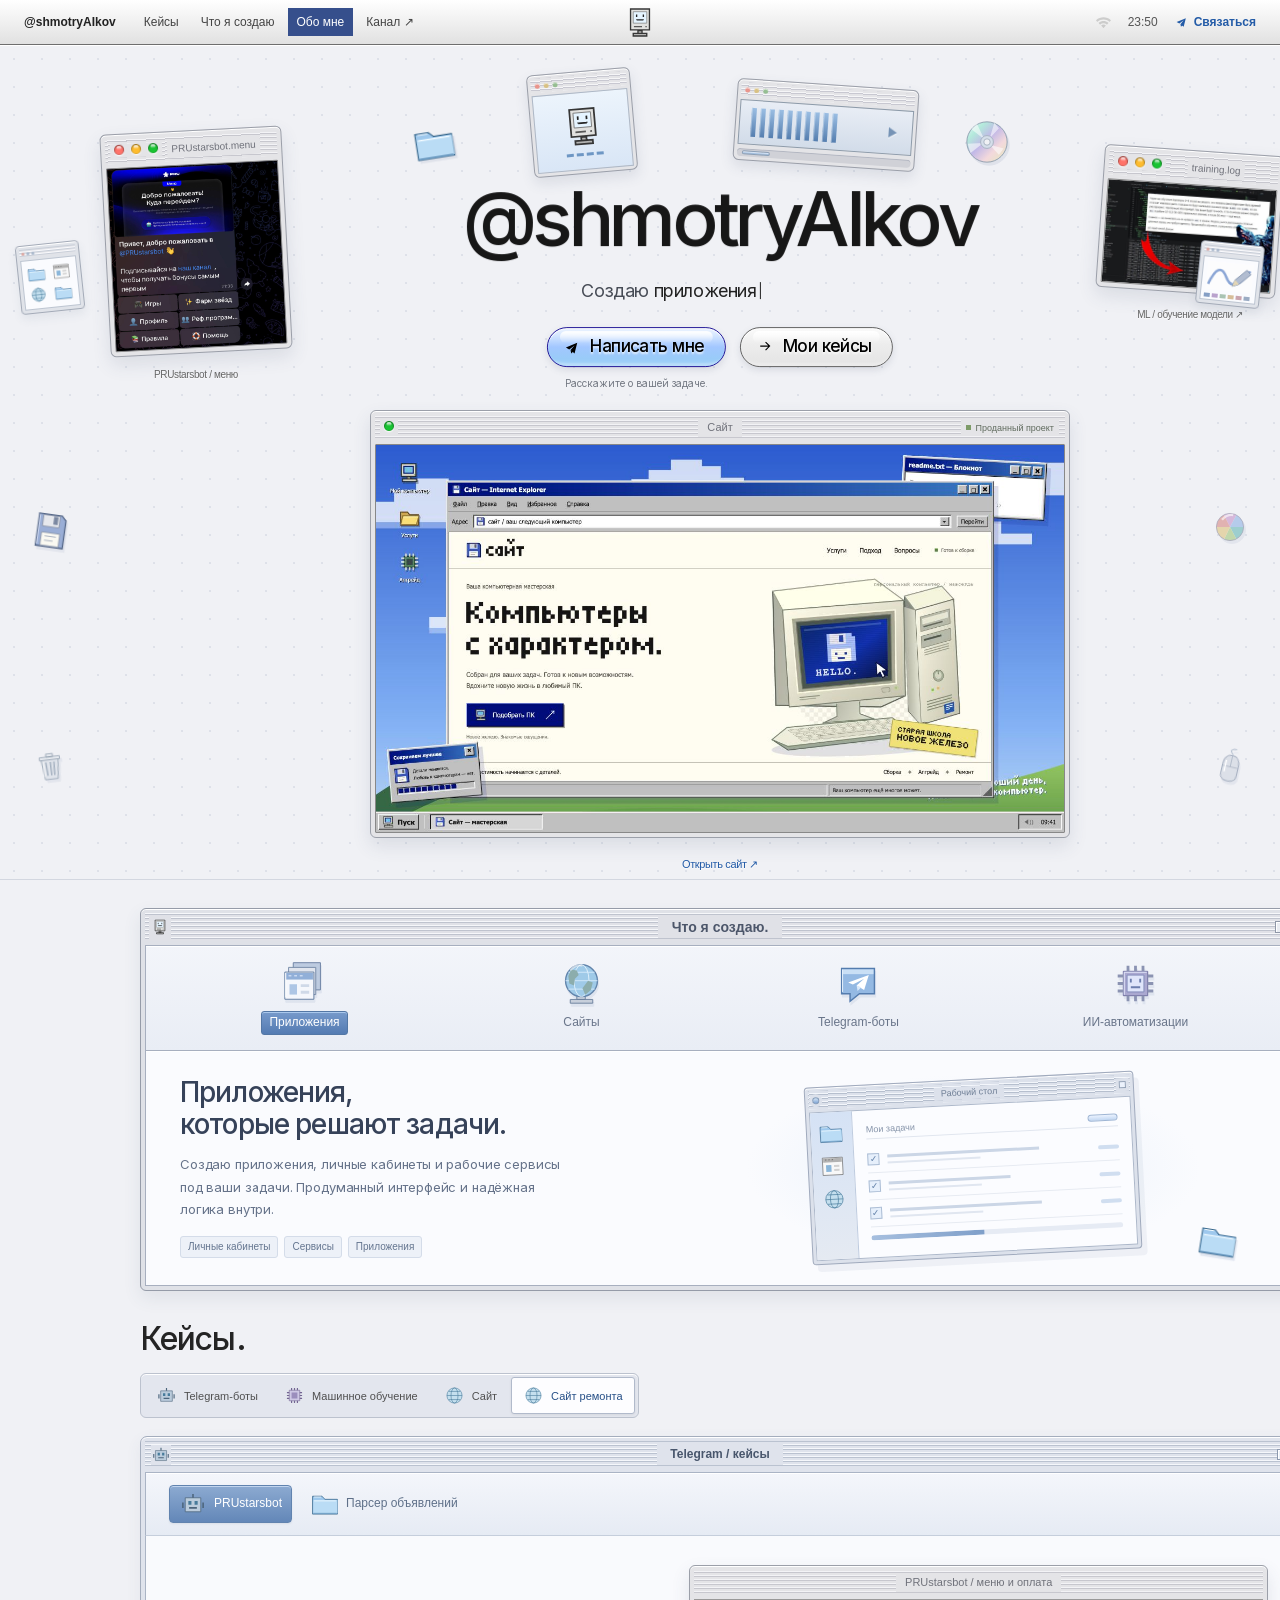
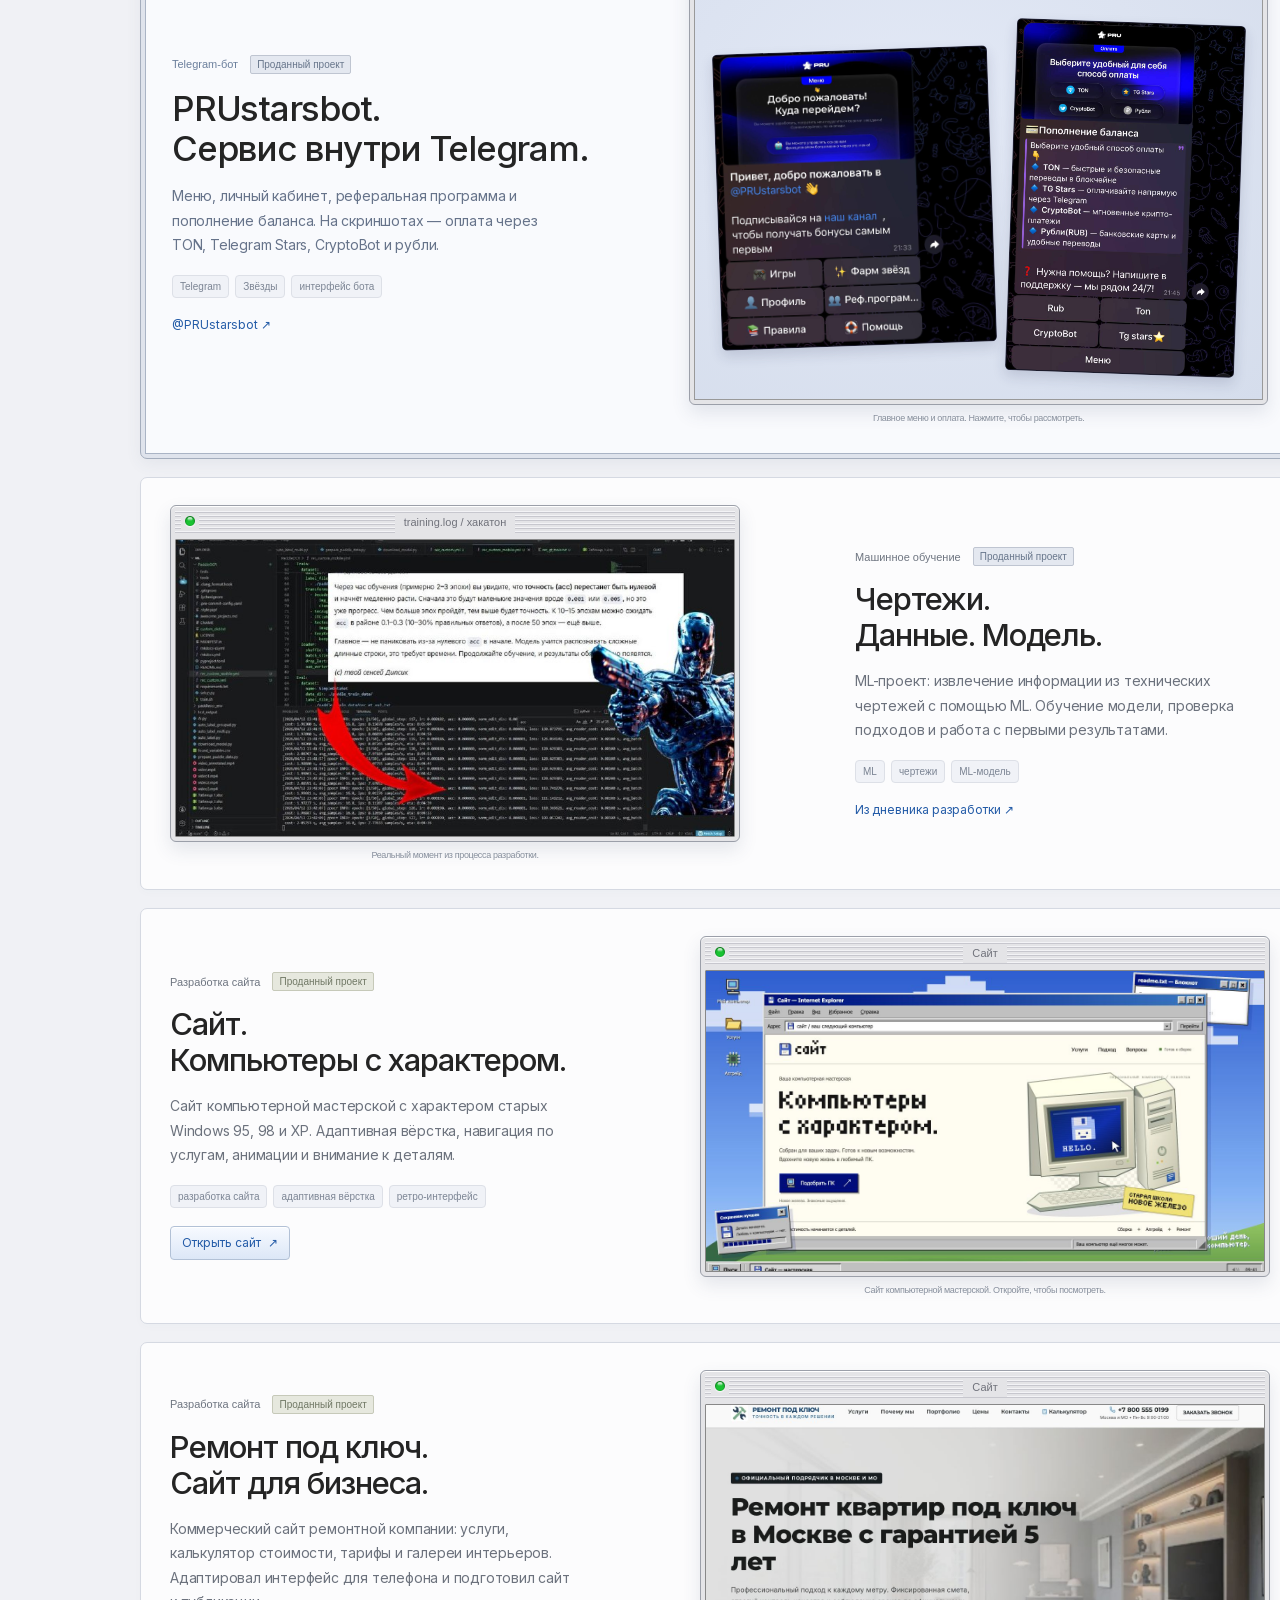
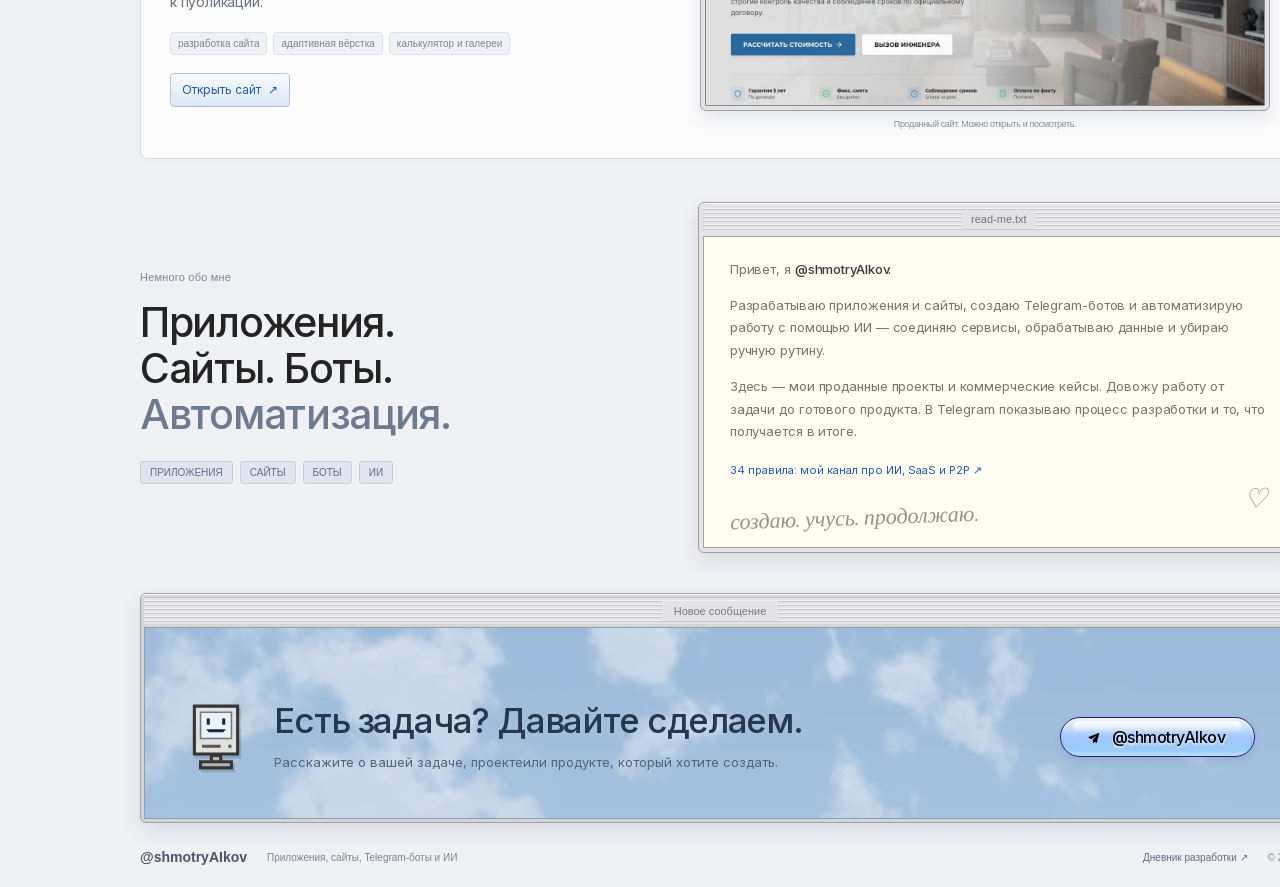
==== commit f501b566: "Mark all cases as sold and refresh Russian retro preview" ====
--- a/index.html
+++ b/index.html
@@ -1,6 +1,6 @@
 <!doctype html>
 <html lang="ru" class="inter_c15e96cb-module__0bjUvq__variable geist_mono_42eec60-module__Gb1_vG__variable instrument_serif_a12e2dce-module__PQFJYW__variable">
-<head><meta charset="utf-8"><meta name="viewport" content="width=device-width,initial-scale=1"><meta name="theme-color" content="#e7e9ee"><title>@shmotryAIkov — Разработчик</title><meta name="description" content="@shmotryAIkov — разработчик приложений, сайтов, Telegram-ботов и ИИ-автоматизаций. Кейсы, коммерческие проекты и связь."><link rel="icon" href="assets/dev-mark.svg"><link rel="stylesheet" href="style.css"><link rel="stylesheet" href="portfolio.css?v=ru-cases-5"><script>(()=>{const root=document.documentElement;root.classList.add('js-reveal');setTimeout(()=>{if(!root.dataset.ready)root.classList.remove('js-reveal')},3000)})()</script></head>
+<head><meta charset="utf-8"><meta name="viewport" content="width=device-width,initial-scale=1"><meta name="theme-color" content="#e7e9ee"><title>@shmotryAIkov — Разработчик</title><meta name="description" content="@shmotryAIkov — разработчик приложений, сайтов, Telegram-ботов и ИИ-автоматизаций. Кейсы, коммерческие проекты и связь."><link rel="icon" href="assets/dev-mark.svg"><link rel="stylesheet" href="style.css"><link rel="stylesheet" href="portfolio.css?v=ru-cases-6"><script>(()=>{const root=document.documentElement;root.classList.add('js-reveal');setTimeout(()=>{if(!root.dataset.ready)root.classList.remove('js-reveal')},3000)})()</script></head>
 <body>
 <svg width="0" height="0" aria-hidden="true" style="position:absolute"><defs><symbol id="telegram" viewBox="0 0 24 24"><path d="m3 11 17-7-4 16-6-5 6-7-8 6z" fill="currentColor"/><path d="m10 15 1 5 3-3" fill="currentColor"/></symbol><symbol id="arrow" viewBox="0 0 24 24"><path d="M5 12h14m-6-6 6 6-6 6" fill="none" stroke="currentColor" stroke-width="1.7"/></symbol><symbol id="code" viewBox="0 0 48 31"><path d="m15 7-8 8 8 8m18-16 8 8-8 8M28 3l-8 25" fill="none" stroke="currentColor" stroke-width="3" stroke-linecap="round" stroke-linejoin="round"/></symbol><symbol id="happy-mac" viewBox="0 0 40 44"><path d="M6 2h28v31H6z" fill="#e1e1df" stroke="#363636" stroke-width="2"/><path d="M10 6h20v17H10z" fill="#e5f4ff" stroke="#777"/><path d="M15 10v4m10-4v4m-10 4h10m-10-1v1m10-1v1" stroke="#252525" stroke-width="2"/><path d="M11 28h12m5 0h2" stroke="#575757" stroke-width="2"/><path d="M17 34h6v4h-6zM10 38h20v4H10z" fill="#b4b4b3" stroke="#363636" stroke-width="2"/></symbol><symbol id="mac-folder" viewBox="0 0 36 32"><path d="M2 6h12l4 4h16v19H2z" fill="#9ec8ed" stroke="#38688d"/><path d="M3 11h31v17H3z" fill="#badcf5"/><path d="M4 12h28M4 7h9" stroke="#f3fbff"/><path d="M3 28h30" stroke="#6899c0"/></symbol><symbol id="app-icon" viewBox="0 0 36 32"><path d="M3 3h30v26H3z" fill="#f8f8f8" stroke="#666"/><path d="M4 4h28v6H4z" fill="#b2b2b2"/><path d="M7 6h2m3 0h2m3 0h2" stroke="#555"/><path d="M8 14h8v10H8z" fill="#8ab6da"/><path d="M20 14h8v3h-8zm0 6h8v3h-8z" fill="#d1d1d1"/></symbol><symbol id="web-icon" viewBox="0 0 36 32"><circle cx="18" cy="16" r="13" fill="#c4dfee" stroke="#477b9b"/><ellipse cx="18" cy="16" rx="6" ry="13" fill="none" stroke="#477b9b"/><path d="M5 16h26M8 9h20M8 23h20" stroke="#477b9b"/></symbol><symbol id="buffer-icon" viewBox="0 0 36 32"><path d="M7 4h22v26H7z" fill="#c7b994" stroke="#7c786d"/><path d="M10 7h16v20H10z" fill="#fffdf2" stroke="#b7b5a5"/><path d="M14 2h8v5h-8z" fill="#d6dee9" stroke="#7d8fa6"/><path d="m12 12 2 2 3-4m1 3h6m-12 5 2 2 3-4m1 3h6m-12 5h12" fill="none" stroke="#6b96bd" stroke-width="1.3"/></symbol><symbol id="bot-icon" viewBox="0 0 36 32"><path d="M8 8h20v18H8z" fill="#bbccdc" stroke="#4c657c"/><path d="M18 3v5M5 14v7m26-7v7" stroke="#4c657c" stroke-width="2"/><path d="M12 12h4v5h-4zm8 0h4v5h-4z" fill="#477b9b"/><path d="M13 21h10" stroke="#4c657c" stroke-width="2"/></symbol><symbol id="ai-icon" viewBox="0 0 36 32"><path d="M9 7h18v18H9z" fill="#cec8e5" stroke="#736592"/><path d="M13 11h10v10H13z" fill="#9b8ebd"/><path d="M13 3v4m5-4v4m5-4v4M13 25v4m5-4v4m5-4v4M5 11h4m-4 5h4m-4 5h4m18-10h4m-4 5h4m-4 5h4" stroke="#736592" stroke-width="2"/></symbol><symbol id="service-apps-icon" viewBox="0 0 48 48"><path d="M12 5h29v29H12z" fill="#bdcbe0" stroke="#6b81a3"/><path d="M7 10h29v29H7z" fill="#e1e5ee" stroke="#768aa8"/><path d="M3 15h31v29H3z" fill="#f5f7fc" stroke="#617b9f"/><path d="M4 16h29v7H4z" fill="#91afd8"/><path d="M7 19h3m3 0h3m3 0h3" stroke="#eaf2ff"/><path d="M8 28h8v11H8z" fill="#aec6e5"/><path d="M20 28h9v3h-9zm0 7h9v3h-9z" fill="#cfd9e8"/><path d="M4 16v26" stroke="#fff"/></symbol>
 <symbol id="service-web-icon" viewBox="0 0 48 48"><path d="M19 35h9v6h-9zM12 41h24v4H12z" fill="#c7cfdb" stroke="#6c829e"/><circle cx="24" cy="21" r="17" fill="#9fcae8" stroke="#6284ab" stroke-width="1.5"/><ellipse cx="24" cy="21" rx="8" ry="17" fill="none" stroke="#e2f2fc"/><path d="M7 21h34M10 12h28M10 30h28" stroke="#d4eafb"/><path d="m13 9 6 1 2 5-4 4-1 7-5-2-1-8zm18 12 5 2-2 8-6 5-3-7z" fill="#8cadac"/><path d="M12 10q6-7 13-5" stroke="#fff" fill="none" stroke-width="2" opacity=".6"/></symbol>
@@ -29,7 +29,7 @@
 
 
   <div class="abs headline-wrap no-fade portfolio-headline" id="hero-center" style="left:50%;top:240px;transform:translate(-50%,-50%)"><div class="head-group"><h1 class="headline" id="hero-title">@shmotryAIkov</h1><p class="subtitle">Создаю <span class="typing-role" aria-hidden="true">приложения</span><span class="sr-only">Приложения, сайты, Telegram-боты и ИИ-автоматизации.</span></p></div><div class="btns"><div class="btn-col"><a class="btn mac" href="https://t.me/shmotryAIkov" target="_blank" rel="noopener"><div class="gloss no-drag"></div><svg class="ico" viewBox="0 0 24 24"><use href="#telegram"/></svg><span>Написать мне</span></a><p class="portfolio-button-note">Расскажите о вашей задаче.</p></div><a class="btn os-win" href="#projects"><div class="gloss no-drag"></div><svg class="ico" viewBox="0 0 24 24"><use href="#arrow"/></svg><span>Мои кейсы</span></a></div></div>
-  <div class="abs win-wrap no-fade project-feature showcase-feature" id="big-video" style="left:370px;top:365px;width:700px"><div class="win"><div class="bar workbench-bar"><div class="dots"><button data-photo="assets/website-preview.jpg" data-title="Сайт компьютерной мастерской" aria-label="Увеличить: Сайт компьютерной мастерской"><img src="assets/win-zoom.png" alt=""></button></div><span>Сайт</span><span class="project-status"><i></i>Ретро-сайт</span></div><a class="showcase-screen project-website-preview" href="projects/website.html" target="_blank" rel="noopener" aria-label="Открыть сайт компьютерной мастерской"><img src="assets/website-preview.jpg" width="1280" height="720" alt="Сайт компьютерной мастерской: ретро-окна и бежевый монитор"></a></div><a class="win-caption project-website-link" href="projects/website.html" target="_blank" rel="noopener">Открыть сайт ↗</a></div>
+  <div class="abs win-wrap no-fade project-feature showcase-feature" id="big-video" style="left:370px;top:365px;width:700px"><div class="win"><div class="bar workbench-bar"><div class="dots"><button data-photo="assets/website-preview-ru.jpg" data-title="Сайт компьютерной мастерской" aria-label="Увеличить: Сайт компьютерной мастерской"><img src="assets/win-zoom.png" alt=""></button></div><span>Сайт</span><span class="project-status"><i></i>Проданный проект</span></div><a class="showcase-screen project-website-preview" href="projects/website.html" target="_blank" rel="noopener" aria-label="Открыть сайт компьютерной мастерской"><img src="assets/website-preview-ru.jpg" width="1280" height="720" alt="Сайт компьютерной мастерской: ретро-окна и бежевый монитор"></a></div><a class="win-caption project-website-link" href="projects/website.html" target="_blank" rel="noopener">Открыть сайт ↗</a></div>
 
 
 
@@ -54,10 +54,10 @@
 <button id="tg-tab-parser" role="tab" aria-selected="false" aria-controls="tg-project-parser" tabindex="-1" data-telegram-tab><svg viewBox="0 0 36 32" aria-hidden="true"><use href="#mac-folder"/></svg><span>Парсер объявлений</span></button>
 
 </div>
-<div class="telegram-project-panel" id="tg-project-pru" role="tabpanel" aria-labelledby="tg-tab-pru" tabindex="0"><div class="case-copy will-reveal"><div class="case-meta"><span>Telegram-бот</span></div><h3>PRUstarsbot.<br>Сервис внутри Telegram.</h3><p>Меню, личный кабинет, реферальная программа и пополнение баланса. На скриншотах — оплата через TON, Telegram Stars, CryptoBot и рубли.</p><div class="case-tags"><span>Telegram</span><span>Звёзды</span><span>интерфейс бота</span></div><a class="case-source" href="https://t.me/PRUstarsbot" target="_blank" rel="noopener">@PRUstarsbot ↗</a></div><div class="case-visual will-reveal"><div class="win telegram-work-window"><div class="bar"><span>PRUstarsbot / меню и оплата</span></div><div class="telegram-photo-pair"><button class="bot-shot bot-shot-menu" data-photo="assets/pru-menu.jpg" data-title="PRUstarsbot — главное меню" data-source="https://t.me/PRUstarsbot" data-source-label="Открыть PRUstarsbot ↗" aria-label="Увеличить главное меню PRUstarsbot"><img src="assets/pru-menu.jpg" width="1191" height="1280" loading="lazy" decoding="async" alt="Скриншот PRUstarsbot: игры, профиль, рефералы и помощь"></button><button class="bot-shot bot-shot-payments" data-photo="assets/pru-payments.jpg" data-title="PRUstarsbot — пополнение баланса" data-source="https://t.me/PRUstarsbot" data-source-label="Открыть PRUstarsbot ↗" aria-label="Увеличить экран оплаты PRUstarsbot"><img src="assets/pru-payments.jpg" width="832" height="1280" loading="lazy" decoding="async" alt="Скриншот выбора способа оплаты в PRUstarsbot"></button></div></div><span class="win-caption">Главное меню и оплата. Нажмите, чтобы рассмотреть.</span></div></div>
+<div class="telegram-project-panel" id="tg-project-pru" role="tabpanel" aria-labelledby="tg-tab-pru" tabindex="0"><div class="case-copy will-reveal"><div class="case-meta"><span>Telegram-бот</span><span class="case-badge">Проданный проект</span></div><h3>PRUstarsbot.<br>Сервис внутри Telegram.</h3><p>Меню, личный кабинет, реферальная программа и пополнение баланса. На скриншотах — оплата через TON, Telegram Stars, CryptoBot и рубли.</p><div class="case-tags"><span>Telegram</span><span>Звёзды</span><span>интерфейс бота</span></div><a class="case-source" href="https://t.me/PRUstarsbot" target="_blank" rel="noopener">@PRUstarsbot ↗</a></div><div class="case-visual will-reveal"><div class="win telegram-work-window"><div class="bar"><span>PRUstarsbot / меню и оплата</span></div><div class="telegram-photo-pair"><button class="bot-shot bot-shot-menu" data-photo="assets/pru-menu.jpg" data-title="PRUstarsbot — главное меню" data-source="https://t.me/PRUstarsbot" data-source-label="Открыть PRUstarsbot ↗" aria-label="Увеличить главное меню PRUstarsbot"><img src="assets/pru-menu.jpg" width="1191" height="1280" loading="lazy" decoding="async" alt="Скриншот PRUstarsbot: игры, профиль, рефералы и помощь"></button><button class="bot-shot bot-shot-payments" data-photo="assets/pru-payments.jpg" data-title="PRUstarsbot — пополнение баланса" data-source="https://t.me/PRUstarsbot" data-source-label="Открыть PRUstarsbot ↗" aria-label="Увеличить экран оплаты PRUstarsbot"><img src="assets/pru-payments.jpg" width="832" height="1280" loading="lazy" decoding="async" alt="Скриншот выбора способа оплаты в PRUstarsbot"></button></div></div><span class="win-caption">Главное меню и оплата. Нажмите, чтобы рассмотреть.</span></div></div>
 <div class="telegram-project-panel" id="tg-project-parser" role="tabpanel" aria-labelledby="tg-tab-parser" tabindex="0" hidden>
 <div class="case-copy will-reveal">
-<div class="case-meta"><span>Парсер сайтов + Telegram-бот</span></div>
+<div class="case-meta"><span>Парсер сайтов + Telegram-бот</span><span class="case-badge">Проданный проект</span></div>
 <h3>С сайтов.<br>Сразу в Telegram.</h3>
 <p>Разработал парсер, который собирает объявления о недвижимости с сайтов и публикует их в Telegram-канале через бота. Фото, характеристики, цена и ссылка на оригинал — в одном посте.</p>
 <div class="parser-flow scraper-motion" role="img" aria-label="Как работает: сайт, сбор данных парсером, публикация в Telegram-канале через бота">
@@ -81,8 +81,8 @@
 </div>
 
 
-</article><article class="case-row reverse work-row reveal-group" id="ml-work"><div class="case-copy will-reveal"><div class="case-meta"><span>Машинное обучение</span><span class="case-badge">Хакатон</span></div><h3>Чертежи.<br>Данные. Модель.</h3><p>Кейс с хакатона: извлечение информации из технических чертежей с помощью ML. Обучение модели, проверка подходов и работа с первыми результатами.</p><div class="case-tags"><span>ML</span><span>чертежи</span><span>прототип</span></div><a class="case-source" href="https://t.me/chilovuyparen2/494" target="_blank" rel="noopener">Из дневника разработки ↗</a></div><div class="case-visual will-reveal"><div class="win"><div class="bar"><div class="dots"><button data-photo="assets/work-494.jpg" data-title="ML — обучение модели" data-source="https://t.me/chilovuyparen2/494" aria-label="Увеличить: ML — обучение модели"><img src="assets/win-zoom.png" alt=""></button></div><span>training.log / хакатон</span></div><button class="case-photo" data-photo="assets/work-494.jpg" data-title="ML — обучение модели" data-source="https://t.me/chilovuyparen2/494" aria-label="Открыть фото работы с ML"><img src="assets/work-494.jpg" width="800" height="424" loading="lazy" decoding="async" alt="Фото обучения ML-модели на хакатоне"></button></div><span class="win-caption">Реальный момент из процесса разработки.</span></div></article><article class="case-row work-row reveal-group" id="website-work"><div class="case-copy will-reveal"><div class="case-meta"><span>Разработка сайта</span><span class="case-badge design-badge">Ретро-сайт</span></div><h3>Сайт.<br>Компьютеры с характером.</h3><p>Сайт компьютерной мастерской с характером старых Windows 95, 98 и XP. Адаптивная вёрстка, навигация по услугам, анимации и внимание к деталям.</p><div class="case-tags"><span>разработка сайта</span><span>адаптивная вёрстка</span><span>ретро-интерфейс</span></div><a class="case-source project-visit-link" href="projects/website.html" target="_blank" rel="noopener">Открыть сайт <span aria-hidden="true">↗</span></a></div><div class="case-visual will-reveal"><div class="win"><div class="bar"><div class="dots"><button data-photo="assets/website-preview.jpg" data-title="Сайт компьютерной мастерской" aria-label="Увеличить: Сайт компьютерной мастерской"><img src="assets/win-zoom.png" alt=""></button></div><span>Сайт</span></div><button class="case-photo retro-case-photo" data-photo="assets/website-preview.jpg" data-title="Сайт компьютерной мастерской" aria-label="Увеличить скриншот сайта"><img src="assets/website-preview.jpg" width="1280" height="720" loading="lazy" decoding="async" alt="Сайт компьютерной мастерской в стиле Windows 95, 98 и XP"></button></div><span class="win-caption">Сайт компьютерной мастерской. Откройте, чтобы посмотреть.</span></div></article><article class="case-row work-row reveal-group" id="renovation-work"><div class="case-copy will-reveal"><div class="case-meta"><span>Разработка сайта</span><span class="case-badge design-badge">Проданный проект</span></div><h3>Ремонт под ключ.<br>Сайт для бизнеса.</h3><p>Коммерческий сайт ремонтной компании: услуги, калькулятор стоимости, тарифы и галереи интерьеров. Адаптировал интерфейс для телефона и подготовил сайт к публикации.</p><div class="case-tags"><span>разработка сайта</span><span>адаптивная вёрстка</span><span>калькулятор и галереи</span></div><a class="case-source project-visit-link" href="https://makskrev.github.io/remont-zelyony-kopiya/" target="_blank" rel="noopener">Открыть сайт <span aria-hidden="true">↗</span></a></div><div class="case-visual will-reveal"><div class="win"><div class="bar"><div class="dots"><button data-photo="assets/renovation-preview.jpg" data-title="Сайт ремонта под ключ" aria-label="Увеличить: Сайт ремонта под ключ"><img src="assets/win-zoom.png" alt=""></button></div><span>Сайт</span></div><button class="case-photo retro-case-photo" data-photo="assets/renovation-preview.jpg" data-title="Сайт ремонта под ключ" aria-label="Увеличить скриншот сайта"><img src="assets/renovation-preview.jpg" width="1280" height="720" loading="lazy" decoding="async" alt="Скриншот сайта ремонтной компании"></button></div><span class="win-caption">Проданный сайт. Можно открыть и посмотреть.</span></div></article></section><section class="portfolio-section about-section" id="about"><div class="about-layout reveal-group"><div class="about-heading will-reveal"><span class="section-label">Немного обо мне</span><h2>Приложения.<br>Сайты. Боты.<br><span>Автоматизация.</span></h2><div class="about-stack"><span>ПРИЛОЖЕНИЯ</span><span>САЙТЫ</span><span>БОТЫ</span><span>ИИ</span></div></div><div class="about-note win will-reveal"><div class="bar"><span>read-me.txt</span></div><div class="about-note-content"><p>Привет, я <strong>@shmotryAIkov.</strong></p><p>Разрабатываю приложения и сайты, создаю Telegram-ботов и автоматизирую работу с помощью ИИ — соединяю сервисы, обрабатываю данные и убираю ручную рутину.</p><p>Здесь — мои кейсы и коммерческие проекты. Довожу работу от задачи до готового продукта. В Telegram показываю процесс разработки и то, что получается в итоге.</p><a href="https://t.me/chilovuyparen2" target="_blank" rel="noopener">34 правила: мой канал про ИИ, SaaS и P2P ↗</a><span class="note-signature">создаю. учусь. продолжаю. <b>♡</b></span></div></div></div></section>
+</article><article class="case-row reverse work-row reveal-group" id="ml-work"><div class="case-copy will-reveal"><div class="case-meta"><span>Машинное обучение</span><span class="case-badge">Проданный проект</span></div><h3>Чертежи.<br>Данные. Модель.</h3><p>ML-проект: извлечение информации из технических чертежей с помощью ML. Обучение модели, проверка подходов и работа с первыми результатами.</p><div class="case-tags"><span>ML</span><span>чертежи</span><span>ML-модель</span></div><a class="case-source" href="https://t.me/chilovuyparen2/494" target="_blank" rel="noopener">Из дневника разработки ↗</a></div><div class="case-visual will-reveal"><div class="win"><div class="bar"><div class="dots"><button data-photo="assets/work-494.jpg" data-title="ML — обучение модели" data-source="https://t.me/chilovuyparen2/494" aria-label="Увеличить: ML — обучение модели"><img src="assets/win-zoom.png" alt=""></button></div><span>training.log / хакатон</span></div><button class="case-photo" data-photo="assets/work-494.jpg" data-title="ML — обучение модели" data-source="https://t.me/chilovuyparen2/494" aria-label="Открыть фото работы с ML"><img src="assets/work-494.jpg" width="800" height="424" loading="lazy" decoding="async" alt="Фото обучения ML-модели на хакатоне"></button></div><span class="win-caption">Реальный момент из процесса разработки.</span></div></article><article class="case-row work-row reveal-group" id="website-work"><div class="case-copy will-reveal"><div class="case-meta"><span>Разработка сайта</span><span class="case-badge design-badge">Проданный проект</span></div><h3>Сайт.<br>Компьютеры с характером.</h3><p>Сайт компьютерной мастерской с характером старых Windows 95, 98 и XP. Адаптивная вёрстка, навигация по услугам, анимации и внимание к деталям.</p><div class="case-tags"><span>разработка сайта</span><span>адаптивная вёрстка</span><span>ретро-интерфейс</span></div><a class="case-source project-visit-link" href="projects/website.html" target="_blank" rel="noopener">Открыть сайт <span aria-hidden="true">↗</span></a></div><div class="case-visual will-reveal"><div class="win"><div class="bar"><div class="dots"><button data-photo="assets/website-preview-ru.jpg" data-title="Сайт компьютерной мастерской" aria-label="Увеличить: Сайт компьютерной мастерской"><img src="assets/win-zoom.png" alt=""></button></div><span>Сайт</span></div><button class="case-photo retro-case-photo" data-photo="assets/website-preview-ru.jpg" data-title="Сайт компьютерной мастерской" aria-label="Увеличить скриншот сайта"><img src="assets/website-preview-ru.jpg" width="1280" height="720" loading="lazy" decoding="async" alt="Сайт компьютерной мастерской в стиле Windows 95, 98 и XP"></button></div><span class="win-caption">Сайт компьютерной мастерской. Откройте, чтобы посмотреть.</span></div></article><article class="case-row work-row reveal-group" id="renovation-work"><div class="case-copy will-reveal"><div class="case-meta"><span>Разработка сайта</span><span class="case-badge design-badge">Проданный проект</span></div><h3>Ремонт под ключ.<br>Сайт для бизнеса.</h3><p>Коммерческий сайт ремонтной компании: услуги, калькулятор стоимости, тарифы и галереи интерьеров. Адаптировал интерфейс для телефона и подготовил сайт к публикации.</p><div class="case-tags"><span>разработка сайта</span><span>адаптивная вёрстка</span><span>калькулятор и галереи</span></div><a class="case-source project-visit-link" href="https://makskrev.github.io/remont-zelyony-kopiya/" target="_blank" rel="noopener">Открыть сайт <span aria-hidden="true">↗</span></a></div><div class="case-visual will-reveal"><div class="win"><div class="bar"><div class="dots"><button data-photo="assets/renovation-preview.jpg" data-title="Сайт ремонта под ключ" aria-label="Увеличить: Сайт ремонта под ключ"><img src="assets/win-zoom.png" alt=""></button></div><span>Сайт</span></div><button class="case-photo retro-case-photo" data-photo="assets/renovation-preview.jpg" data-title="Сайт ремонта под ключ" aria-label="Увеличить скриншот сайта"><img src="assets/renovation-preview.jpg" width="1280" height="720" loading="lazy" decoding="async" alt="Скриншот сайта ремонтной компании"></button></div><span class="win-caption">Проданный сайт. Можно открыть и посмотреть.</span></div></article></section><section class="portfolio-section about-section" id="about"><div class="about-layout reveal-group"><div class="about-heading will-reveal"><span class="section-label">Немного обо мне</span><h2>Приложения.<br>Сайты. Боты.<br><span>Автоматизация.</span></h2><div class="about-stack"><span>ПРИЛОЖЕНИЯ</span><span>САЙТЫ</span><span>БОТЫ</span><span>ИИ</span></div></div><div class="about-note win will-reveal"><div class="bar"><span>read-me.txt</span></div><div class="about-note-content"><p>Привет, я <strong>@shmotryAIkov.</strong></p><p>Разрабатываю приложения и сайты, создаю Telegram-ботов и автоматизирую работу с помощью ИИ — соединяю сервисы, обрабатываю данные и убираю ручную рутину.</p><p>Здесь — мои проданные проекты и коммерческие кейсы. Довожу работу от задачи до готового продукта. В Telegram показываю процесс разработки и то, что получается в итоге.</p><a href="https://t.me/chilovuyparen2" target="_blank" rel="noopener">34 правила: мой канал про ИИ, SaaS и P2P ↗</a><span class="note-signature">создаю. учусь. продолжаю. <b>♡</b></span></div></div></div></section>
 <section class="contact-section reveal-group" id="contact"><div class="contact-title"><span>Новое сообщение</span><img src="assets/win-zoom.png" alt=""></div><div class="contact-sky" aria-hidden="true"></div><div class="contact-content"><svg class="contact-mac will-reveal" viewBox="0 0 40 44" aria-hidden="true"><use href="#happy-mac"/></svg><span class="section-label will-reveal">Начнём с приветствия</span><h2 class="will-reveal">Есть задача?<br> Давайте сделаем.</h2><p class="will-reveal">Расскажите о вашей задаче, проекте<br>или продукте, который хотите создать.</p><a class="btn mac will-reveal" href="https://t.me/shmotryAIkov" target="_blank" rel="noopener"><div class="gloss"></div><svg class="ico" viewBox="0 0 24 24"><use href="#telegram"/></svg><span>@shmotryAIkov</span></a></div></section>
 </main><footer class="portfolio-footer"><a href="#">@shmotryAIkov</a><span>Приложения, сайты, Telegram-боты и ИИ</span><a href="https://t.me/chilovuyparen2" target="_blank" rel="noopener">Дневник разработки ↗</a><span>© 2026</span></footer>
-</div><script src="portfolio.js?v=ru-cases-5" defer></script>
+</div><script src="portfolio.js?v=ru-cases-6" defer></script>
 </body></html>
--- a/portfolio.css
+++ b/portfolio.css
@@ -475,3 +475,6 @@
   55%, 87% {opacity: 1;transform:scale(1) var(--motion-base,translate(0));}
 }
 }
+
+/* Long Russian case labels wrap cleanly on narrow screens. */
+.case-meta{flex-wrap:wrap}
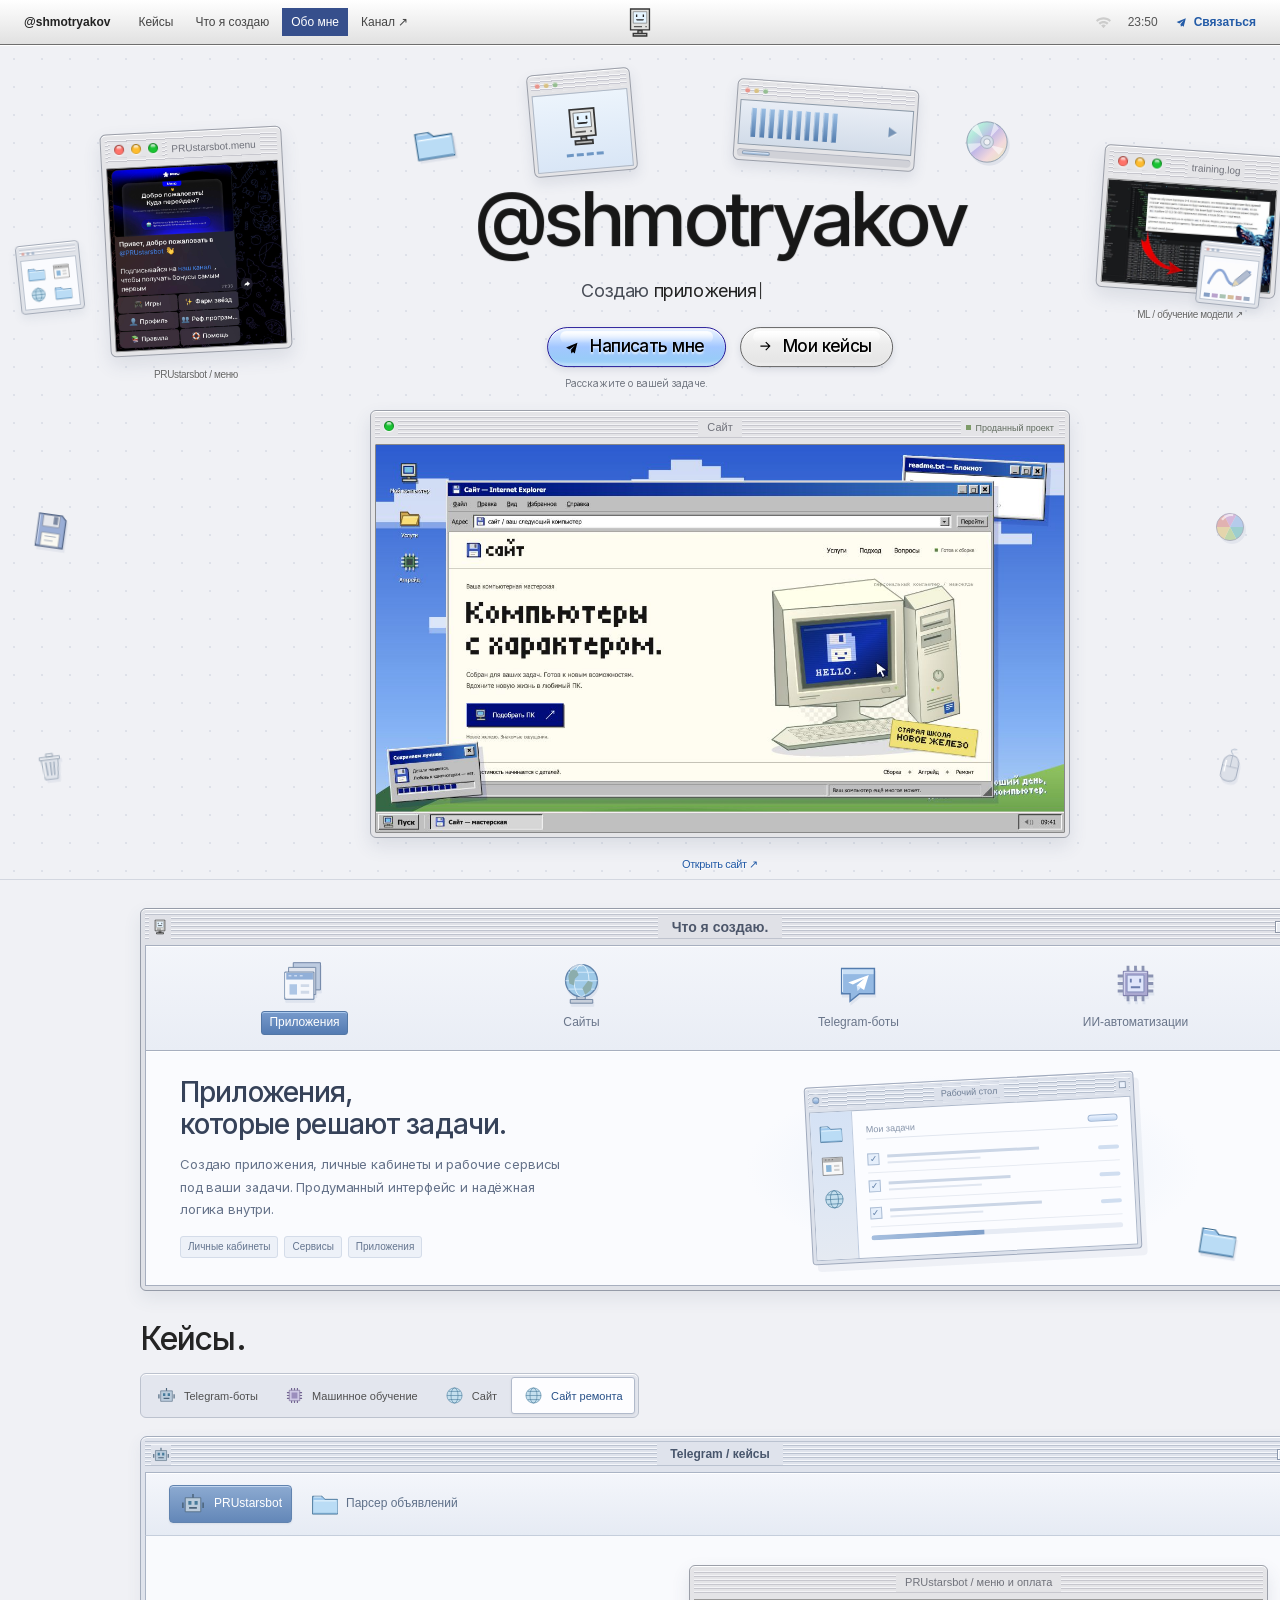
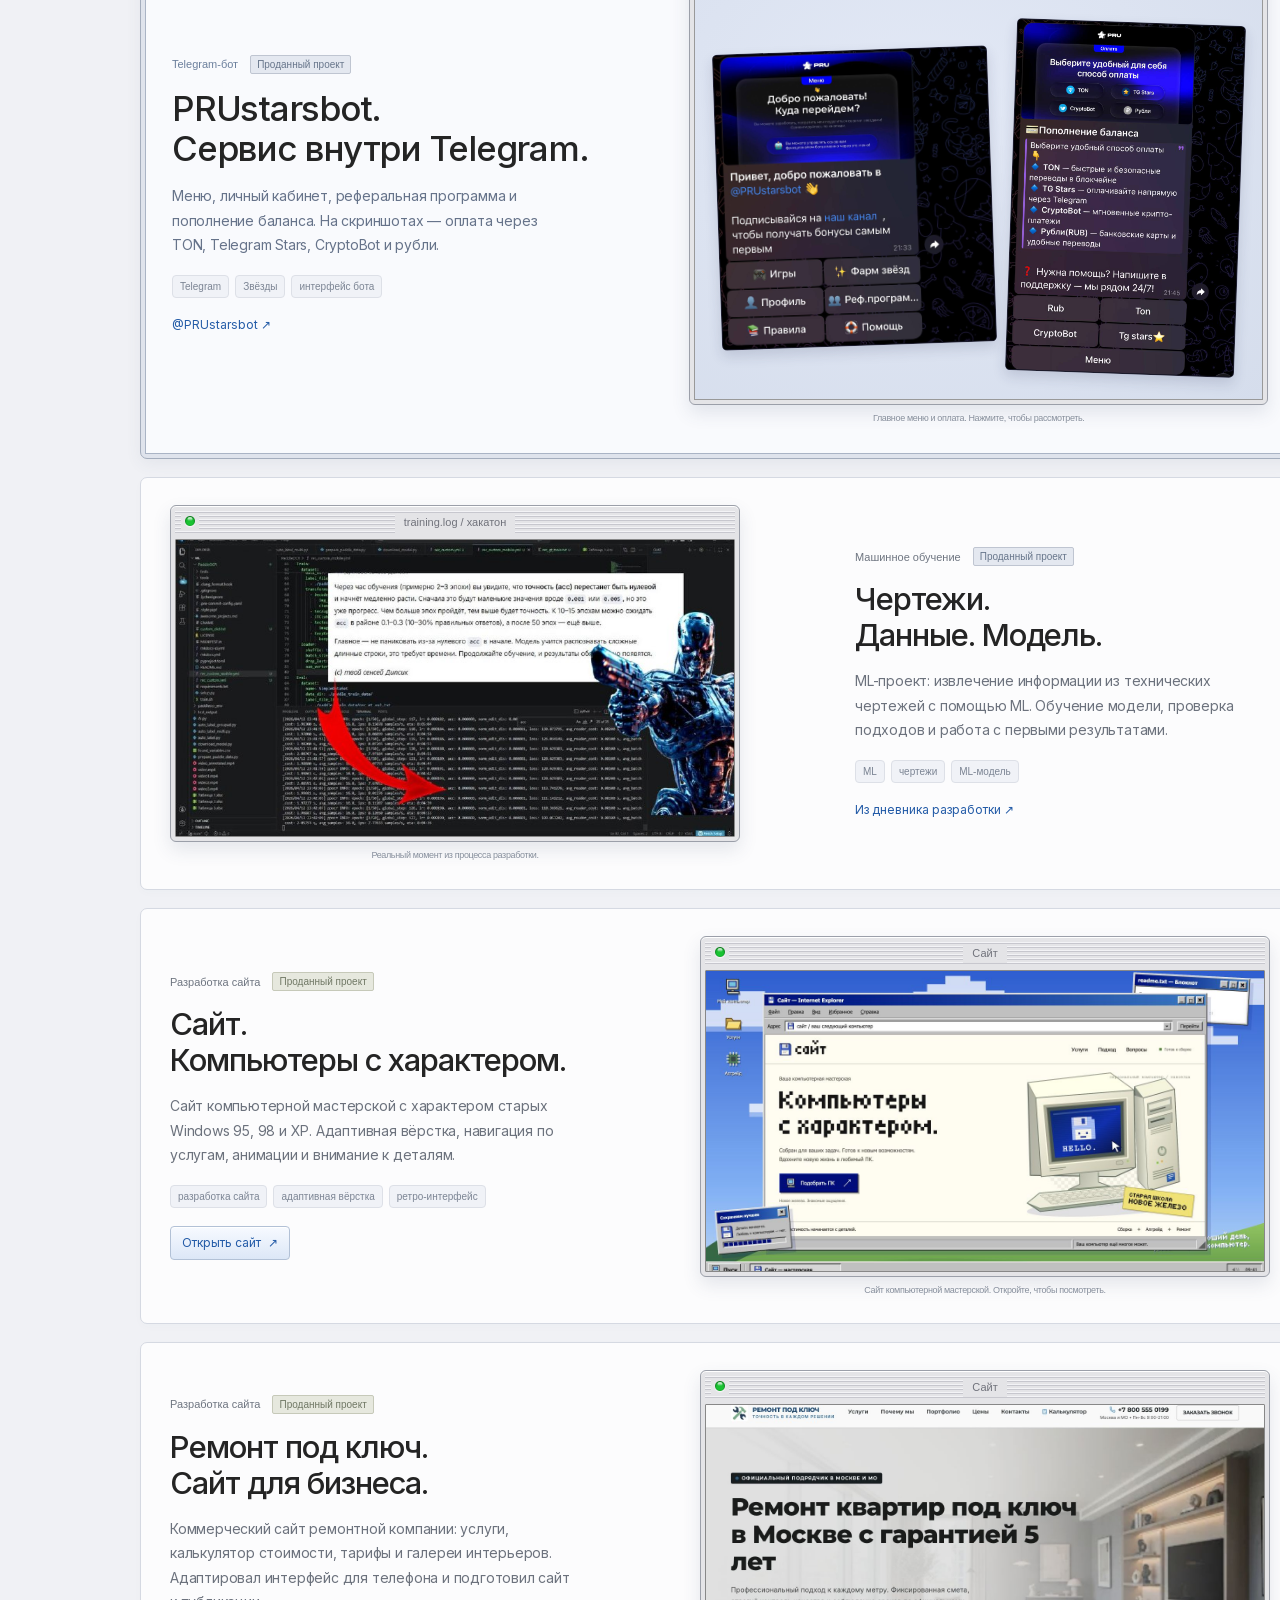
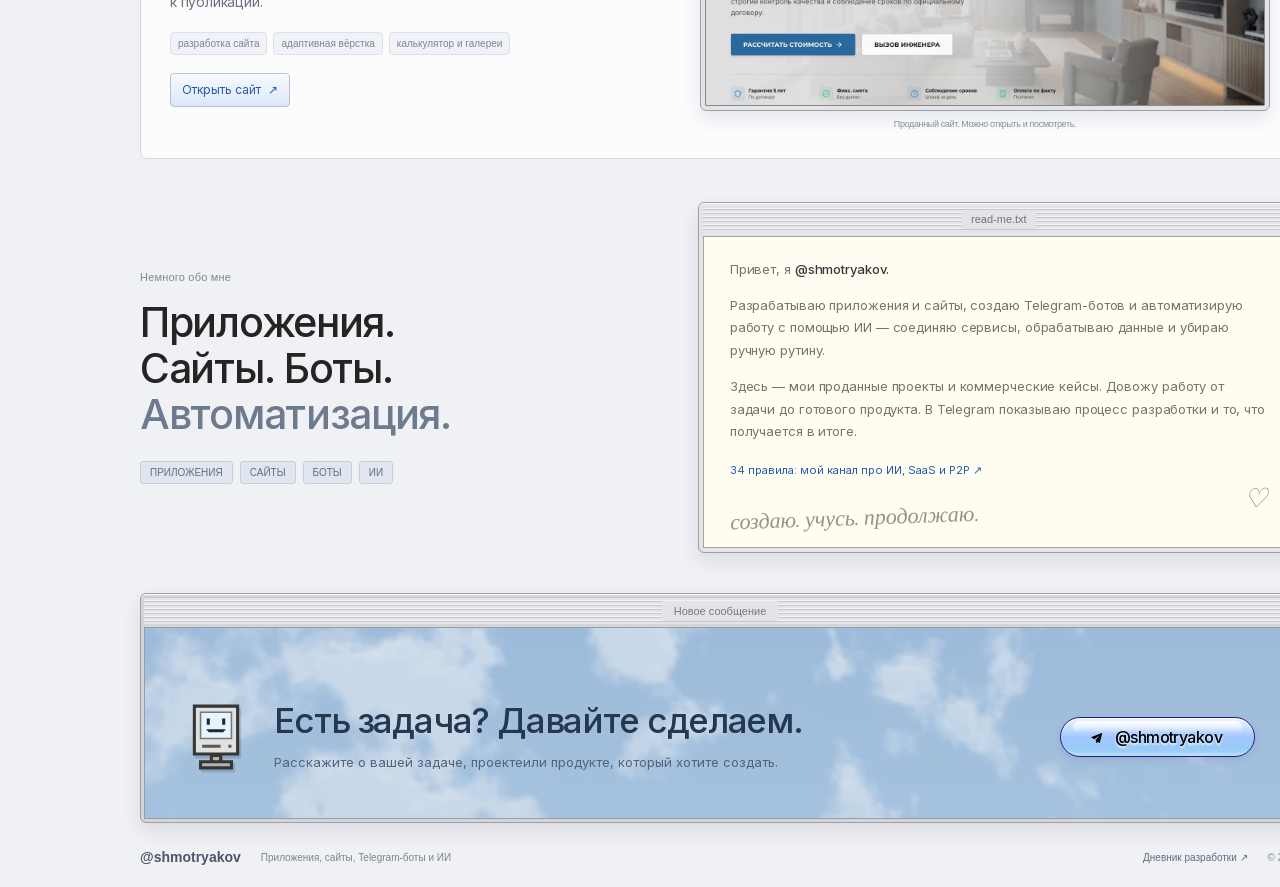
==== commit bb4ee5b2: "Update portfolio handle and Telegram links to shmotryakov" ====
--- a/index.html
+++ b/index.html
@@ -1,6 +1,6 @@
 <!doctype html>
 <html lang="ru" class="inter_c15e96cb-module__0bjUvq__variable geist_mono_42eec60-module__Gb1_vG__variable instrument_serif_a12e2dce-module__PQFJYW__variable">
-<head><meta charset="utf-8"><meta name="viewport" content="width=device-width,initial-scale=1"><meta name="theme-color" content="#e7e9ee"><title>@shmotryAIkov — Разработчик</title><meta name="description" content="@shmotryAIkov — разработчик приложений, сайтов, Telegram-ботов и ИИ-автоматизаций. Кейсы, коммерческие проекты и связь."><link rel="icon" href="assets/dev-mark.svg"><link rel="stylesheet" href="style.css"><link rel="stylesheet" href="portfolio.css?v=ru-cases-6"><script>(()=>{const root=document.documentElement;root.classList.add('js-reveal');setTimeout(()=>{if(!root.dataset.ready)root.classList.remove('js-reveal')},3000)})()</script></head>
+<head><meta charset="utf-8"><meta name="viewport" content="width=device-width,initial-scale=1"><meta name="theme-color" content="#e7e9ee"><title>@shmotryakov — Разработчик</title><meta name="description" content="@shmotryakov — разработчик приложений, сайтов, Telegram-ботов и ИИ-автоматизаций. Кейсы, коммерческие проекты и связь."><link rel="icon" href="assets/dev-mark.svg"><link rel="stylesheet" href="style.css"><link rel="stylesheet" href="portfolio.css?v=ru-cases-6"><script>(()=>{const root=document.documentElement;root.classList.add('js-reveal');setTimeout(()=>{if(!root.dataset.ready)root.classList.remove('js-reveal')},3000)})()</script></head>
 <body>
 <svg width="0" height="0" aria-hidden="true" style="position:absolute"><defs><symbol id="telegram" viewBox="0 0 24 24"><path d="m3 11 17-7-4 16-6-5 6-7-8 6z" fill="currentColor"/><path d="m10 15 1 5 3-3" fill="currentColor"/></symbol><symbol id="arrow" viewBox="0 0 24 24"><path d="M5 12h14m-6-6 6 6-6 6" fill="none" stroke="currentColor" stroke-width="1.7"/></symbol><symbol id="code" viewBox="0 0 48 31"><path d="m15 7-8 8 8 8m18-16 8 8-8 8M28 3l-8 25" fill="none" stroke="currentColor" stroke-width="3" stroke-linecap="round" stroke-linejoin="round"/></symbol><symbol id="happy-mac" viewBox="0 0 40 44"><path d="M6 2h28v31H6z" fill="#e1e1df" stroke="#363636" stroke-width="2"/><path d="M10 6h20v17H10z" fill="#e5f4ff" stroke="#777"/><path d="M15 10v4m10-4v4m-10 4h10m-10-1v1m10-1v1" stroke="#252525" stroke-width="2"/><path d="M11 28h12m5 0h2" stroke="#575757" stroke-width="2"/><path d="M17 34h6v4h-6zM10 38h20v4H10z" fill="#b4b4b3" stroke="#363636" stroke-width="2"/></symbol><symbol id="mac-folder" viewBox="0 0 36 32"><path d="M2 6h12l4 4h16v19H2z" fill="#9ec8ed" stroke="#38688d"/><path d="M3 11h31v17H3z" fill="#badcf5"/><path d="M4 12h28M4 7h9" stroke="#f3fbff"/><path d="M3 28h30" stroke="#6899c0"/></symbol><symbol id="app-icon" viewBox="0 0 36 32"><path d="M3 3h30v26H3z" fill="#f8f8f8" stroke="#666"/><path d="M4 4h28v6H4z" fill="#b2b2b2"/><path d="M7 6h2m3 0h2m3 0h2" stroke="#555"/><path d="M8 14h8v10H8z" fill="#8ab6da"/><path d="M20 14h8v3h-8zm0 6h8v3h-8z" fill="#d1d1d1"/></symbol><symbol id="web-icon" viewBox="0 0 36 32"><circle cx="18" cy="16" r="13" fill="#c4dfee" stroke="#477b9b"/><ellipse cx="18" cy="16" rx="6" ry="13" fill="none" stroke="#477b9b"/><path d="M5 16h26M8 9h20M8 23h20" stroke="#477b9b"/></symbol><symbol id="buffer-icon" viewBox="0 0 36 32"><path d="M7 4h22v26H7z" fill="#c7b994" stroke="#7c786d"/><path d="M10 7h16v20H10z" fill="#fffdf2" stroke="#b7b5a5"/><path d="M14 2h8v5h-8z" fill="#d6dee9" stroke="#7d8fa6"/><path d="m12 12 2 2 3-4m1 3h6m-12 5 2 2 3-4m1 3h6m-12 5h12" fill="none" stroke="#6b96bd" stroke-width="1.3"/></symbol><symbol id="bot-icon" viewBox="0 0 36 32"><path d="M8 8h20v18H8z" fill="#bbccdc" stroke="#4c657c"/><path d="M18 3v5M5 14v7m26-7v7" stroke="#4c657c" stroke-width="2"/><path d="M12 12h4v5h-4zm8 0h4v5h-4z" fill="#477b9b"/><path d="M13 21h10" stroke="#4c657c" stroke-width="2"/></symbol><symbol id="ai-icon" viewBox="0 0 36 32"><path d="M9 7h18v18H9z" fill="#cec8e5" stroke="#736592"/><path d="M13 11h10v10H13z" fill="#9b8ebd"/><path d="M13 3v4m5-4v4m5-4v4M13 25v4m5-4v4m5-4v4M5 11h4m-4 5h4m-4 5h4m18-10h4m-4 5h4m-4 5h4" stroke="#736592" stroke-width="2"/></symbol><symbol id="service-apps-icon" viewBox="0 0 48 48"><path d="M12 5h29v29H12z" fill="#bdcbe0" stroke="#6b81a3"/><path d="M7 10h29v29H7z" fill="#e1e5ee" stroke="#768aa8"/><path d="M3 15h31v29H3z" fill="#f5f7fc" stroke="#617b9f"/><path d="M4 16h29v7H4z" fill="#91afd8"/><path d="M7 19h3m3 0h3m3 0h3" stroke="#eaf2ff"/><path d="M8 28h8v11H8z" fill="#aec6e5"/><path d="M20 28h9v3h-9zm0 7h9v3h-9z" fill="#cfd9e8"/><path d="M4 16v26" stroke="#fff"/></symbol>
 <symbol id="service-web-icon" viewBox="0 0 48 48"><path d="M19 35h9v6h-9zM12 41h24v4H12z" fill="#c7cfdb" stroke="#6c829e"/><circle cx="24" cy="21" r="17" fill="#9fcae8" stroke="#6284ab" stroke-width="1.5"/><ellipse cx="24" cy="21" rx="8" ry="17" fill="none" stroke="#e2f2fc"/><path d="M7 21h34M10 12h28M10 30h28" stroke="#d4eafb"/><path d="m13 9 6 1 2 5-4 4-1 7-5-2-1-8zm18 12 5 2-2 8-6 5-3-7z" fill="#8cadac"/><path d="M12 10q6-7 13-5" stroke="#fff" fill="none" stroke-width="2" opacity=".6"/></symbol>
@@ -17,7 +17,7 @@
 <svg class="edge-icon edge-mouse" viewBox="0 0 40 48"><path d="M20 10q11 0 11 14v13q0 9-11 9T9 37V24q0-14 11-14z" fill="#dce0e8" stroke="#8d99ad"/><path d="M20 10v16M10 26h20" fill="none" stroke="#a5afbf"/><path d="M20 9q-8-8 4-8" fill="none" stroke="#92a2ba"/><path d="M13 18v16" stroke="#fff" stroke-width="2"/></svg>
 </div>
 <div class="stage portfolio-stage">
-<header class="menubar"><div class="menubar-row"><nav class="portfolio-nav" aria-label="Основная навигация"><a href="#" class="nav-brand">@shmotryAIkov</a><a href="#projects">Кейсы</a><a href="#services">Что я создаю</a><a href="#about">Обо мне</a><a href="https://t.me/chilovuyparen2" target="_blank" rel="noopener">Канал ↗</a></nav><button class="logo-link dev-logo" aria-label="В начало"><svg viewBox="0 0 40 44"><use href="#happy-mac"/></svg></button><div class="portfolio-status"><span class="status-wifi" aria-hidden="true"><img src="assets/nav-wifi.svg" alt=""></span><time class="portfolio-clock">00:00</time><a href="https://t.me/shmotryAIkov" target="_blank" rel="noopener"><svg viewBox="0 0 24 24"><use href="#telegram"/></svg> Связаться</a><button class="portfolio-menu" aria-label="Открыть меню" aria-expanded="false"><span></span><span></span></button></div></div><nav class="portfolio-mobile-nav" aria-label="Мобильная навигация" hidden><a href="#projects">Кейсы</a><a href="#services">Что я создаю</a><a href="#about">Обо мне</a><a href="https://t.me/chilovuyparen2" target="_blank" rel="noopener">Канал в Telegram ↗</a></nav></header>
+<header class="menubar"><div class="menubar-row"><nav class="portfolio-nav" aria-label="Основная навигация"><a href="#" class="nav-brand">@shmotryakov</a><a href="#projects">Кейсы</a><a href="#services">Что я создаю</a><a href="#about">Обо мне</a><a href="https://t.me/chilovuyparen2" target="_blank" rel="noopener">Канал ↗</a></nav><button class="logo-link dev-logo" aria-label="В начало"><svg viewBox="0 0 40 44"><use href="#happy-mac"/></svg></button><div class="portfolio-status"><span class="status-wifi" aria-hidden="true"><img src="assets/nav-wifi.svg" alt=""></span><time class="portfolio-clock">00:00</time><a href="https://t.me/shmotryakov" target="_blank" rel="noopener"><svg viewBox="0 0 24 24"><use href="#telegram"/></svg> Связаться</a><button class="portfolio-menu" aria-label="Открыть меню" aria-expanded="false"><span></span><span></span></button></div></div><nav class="portfolio-mobile-nav" aria-label="Мобильная навигация" hidden><a href="#projects">Кейсы</a><a href="#services">Что я создаю</a><a href="#about">Обо мне</a><a href="https://t.me/chilovuyparen2" target="_blank" rel="noopener">Канал в Telegram ↗</a></nav></header>
 <main>
 <section class="hero portfolio-hero" aria-labelledby="hero-title"><div class="abs ambient-decor ambient-mac" aria-hidden="true"><div class="win"><div class="ambient-title"><i></i><i></i><i></i></div><div class="ambient-mac-screen"><svg viewBox="0 0 40 44"><use href="#happy-mac"/></svg><span class="ambient-boot"><i></i><i></i><i></i><i></i></span></div></div></div>
 <div class="abs ambient-decor ambient-player" aria-hidden="true"><div class="win"><div class="ambient-title"><i></i><i></i><i></i></div><div class="ambient-player-screen"><div class="ambient-equalizer"><i></i><i></i><i></i><i></i><i></i><i></i><i></i><i></i><i></i><i></i></div><svg class="ambient-play" viewBox="0 0 24 24"><path d="m8 5 11 7-11 7z" fill="currentColor"/></svg></div><div class="ambient-player-track"><i></i></div></div></div>
@@ -28,7 +28,7 @@
 
 
 
-  <div class="abs headline-wrap no-fade portfolio-headline" id="hero-center" style="left:50%;top:240px;transform:translate(-50%,-50%)"><div class="head-group"><h1 class="headline" id="hero-title">@shmotryAIkov</h1><p class="subtitle">Создаю <span class="typing-role" aria-hidden="true">приложения</span><span class="sr-only">Приложения, сайты, Telegram-боты и ИИ-автоматизации.</span></p></div><div class="btns"><div class="btn-col"><a class="btn mac" href="https://t.me/shmotryAIkov" target="_blank" rel="noopener"><div class="gloss no-drag"></div><svg class="ico" viewBox="0 0 24 24"><use href="#telegram"/></svg><span>Написать мне</span></a><p class="portfolio-button-note">Расскажите о вашей задаче.</p></div><a class="btn os-win" href="#projects"><div class="gloss no-drag"></div><svg class="ico" viewBox="0 0 24 24"><use href="#arrow"/></svg><span>Мои кейсы</span></a></div></div>
+  <div class="abs headline-wrap no-fade portfolio-headline" id="hero-center" style="left:50%;top:240px;transform:translate(-50%,-50%)"><div class="head-group"><h1 class="headline" id="hero-title">@shmotryakov</h1><p class="subtitle">Создаю <span class="typing-role" aria-hidden="true">приложения</span><span class="sr-only">Приложения, сайты, Telegram-боты и ИИ-автоматизации.</span></p></div><div class="btns"><div class="btn-col"><a class="btn mac" href="https://t.me/shmotryakov" target="_blank" rel="noopener"><div class="gloss no-drag"></div><svg class="ico" viewBox="0 0 24 24"><use href="#telegram"/></svg><span>Написать мне</span></a><p class="portfolio-button-note">Расскажите о вашей задаче.</p></div><a class="btn os-win" href="#projects"><div class="gloss no-drag"></div><svg class="ico" viewBox="0 0 24 24"><use href="#arrow"/></svg><span>Мои кейсы</span></a></div></div>
   <div class="abs win-wrap no-fade project-feature showcase-feature" id="big-video" style="left:370px;top:365px;width:700px"><div class="win"><div class="bar workbench-bar"><div class="dots"><button data-photo="assets/website-preview-ru.jpg" data-title="Сайт компьютерной мастерской" aria-label="Увеличить: Сайт компьютерной мастерской"><img src="assets/win-zoom.png" alt=""></button></div><span>Сайт</span><span class="project-status"><i></i>Проданный проект</span></div><a class="showcase-screen project-website-preview" href="projects/website.html" target="_blank" rel="noopener" aria-label="Открыть сайт компьютерной мастерской"><img src="assets/website-preview-ru.jpg" width="1280" height="720" alt="Сайт компьютерной мастерской: ретро-окна и бежевый монитор"></a></div><a class="win-caption project-website-link" href="projects/website.html" target="_blank" rel="noopener">Открыть сайт ↗</a></div>
 
 
@@ -81,8 +81,8 @@
 </div>
 
 
-</article><article class="case-row reverse work-row reveal-group" id="ml-work"><div class="case-copy will-reveal"><div class="case-meta"><span>Машинное обучение</span><span class="case-badge">Проданный проект</span></div><h3>Чертежи.<br>Данные. Модель.</h3><p>ML-проект: извлечение информации из технических чертежей с помощью ML. Обучение модели, проверка подходов и работа с первыми результатами.</p><div class="case-tags"><span>ML</span><span>чертежи</span><span>ML-модель</span></div><a class="case-source" href="https://t.me/chilovuyparen2/494" target="_blank" rel="noopener">Из дневника разработки ↗</a></div><div class="case-visual will-reveal"><div class="win"><div class="bar"><div class="dots"><button data-photo="assets/work-494.jpg" data-title="ML — обучение модели" data-source="https://t.me/chilovuyparen2/494" aria-label="Увеличить: ML — обучение модели"><img src="assets/win-zoom.png" alt=""></button></div><span>training.log / хакатон</span></div><button class="case-photo" data-photo="assets/work-494.jpg" data-title="ML — обучение модели" data-source="https://t.me/chilovuyparen2/494" aria-label="Открыть фото работы с ML"><img src="assets/work-494.jpg" width="800" height="424" loading="lazy" decoding="async" alt="Фото обучения ML-модели на хакатоне"></button></div><span class="win-caption">Реальный момент из процесса разработки.</span></div></article><article class="case-row work-row reveal-group" id="website-work"><div class="case-copy will-reveal"><div class="case-meta"><span>Разработка сайта</span><span class="case-badge design-badge">Проданный проект</span></div><h3>Сайт.<br>Компьютеры с характером.</h3><p>Сайт компьютерной мастерской с характером старых Windows 95, 98 и XP. Адаптивная вёрстка, навигация по услугам, анимации и внимание к деталям.</p><div class="case-tags"><span>разработка сайта</span><span>адаптивная вёрстка</span><span>ретро-интерфейс</span></div><a class="case-source project-visit-link" href="projects/website.html" target="_blank" rel="noopener">Открыть сайт <span aria-hidden="true">↗</span></a></div><div class="case-visual will-reveal"><div class="win"><div class="bar"><div class="dots"><button data-photo="assets/website-preview-ru.jpg" data-title="Сайт компьютерной мастерской" aria-label="Увеличить: Сайт компьютерной мастерской"><img src="assets/win-zoom.png" alt=""></button></div><span>Сайт</span></div><button class="case-photo retro-case-photo" data-photo="assets/website-preview-ru.jpg" data-title="Сайт компьютерной мастерской" aria-label="Увеличить скриншот сайта"><img src="assets/website-preview-ru.jpg" width="1280" height="720" loading="lazy" decoding="async" alt="Сайт компьютерной мастерской в стиле Windows 95, 98 и XP"></button></div><span class="win-caption">Сайт компьютерной мастерской. Откройте, чтобы посмотреть.</span></div></article><article class="case-row work-row reveal-group" id="renovation-work"><div class="case-copy will-reveal"><div class="case-meta"><span>Разработка сайта</span><span class="case-badge design-badge">Проданный проект</span></div><h3>Ремонт под ключ.<br>Сайт для бизнеса.</h3><p>Коммерческий сайт ремонтной компании: услуги, калькулятор стоимости, тарифы и галереи интерьеров. Адаптировал интерфейс для телефона и подготовил сайт к публикации.</p><div class="case-tags"><span>разработка сайта</span><span>адаптивная вёрстка</span><span>калькулятор и галереи</span></div><a class="case-source project-visit-link" href="https://makskrev.github.io/remont-zelyony-kopiya/" target="_blank" rel="noopener">Открыть сайт <span aria-hidden="true">↗</span></a></div><div class="case-visual will-reveal"><div class="win"><div class="bar"><div class="dots"><button data-photo="assets/renovation-preview.jpg" data-title="Сайт ремонта под ключ" aria-label="Увеличить: Сайт ремонта под ключ"><img src="assets/win-zoom.png" alt=""></button></div><span>Сайт</span></div><button class="case-photo retro-case-photo" data-photo="assets/renovation-preview.jpg" data-title="Сайт ремонта под ключ" aria-label="Увеличить скриншот сайта"><img src="assets/renovation-preview.jpg" width="1280" height="720" loading="lazy" decoding="async" alt="Скриншот сайта ремонтной компании"></button></div><span class="win-caption">Проданный сайт. Можно открыть и посмотреть.</span></div></article></section><section class="portfolio-section about-section" id="about"><div class="about-layout reveal-group"><div class="about-heading will-reveal"><span class="section-label">Немного обо мне</span><h2>Приложения.<br>Сайты. Боты.<br><span>Автоматизация.</span></h2><div class="about-stack"><span>ПРИЛОЖЕНИЯ</span><span>САЙТЫ</span><span>БОТЫ</span><span>ИИ</span></div></div><div class="about-note win will-reveal"><div class="bar"><span>read-me.txt</span></div><div class="about-note-content"><p>Привет, я <strong>@shmotryAIkov.</strong></p><p>Разрабатываю приложения и сайты, создаю Telegram-ботов и автоматизирую работу с помощью ИИ — соединяю сервисы, обрабатываю данные и убираю ручную рутину.</p><p>Здесь — мои проданные проекты и коммерческие кейсы. Довожу работу от задачи до готового продукта. В Telegram показываю процесс разработки и то, что получается в итоге.</p><a href="https://t.me/chilovuyparen2" target="_blank" rel="noopener">34 правила: мой канал про ИИ, SaaS и P2P ↗</a><span class="note-signature">создаю. учусь. продолжаю. <b>♡</b></span></div></div></div></section>
-<section class="contact-section reveal-group" id="contact"><div class="contact-title"><span>Новое сообщение</span><img src="assets/win-zoom.png" alt=""></div><div class="contact-sky" aria-hidden="true"></div><div class="contact-content"><svg class="contact-mac will-reveal" viewBox="0 0 40 44" aria-hidden="true"><use href="#happy-mac"/></svg><span class="section-label will-reveal">Начнём с приветствия</span><h2 class="will-reveal">Есть задача?<br> Давайте сделаем.</h2><p class="will-reveal">Расскажите о вашей задаче, проекте<br>или продукте, который хотите создать.</p><a class="btn mac will-reveal" href="https://t.me/shmotryAIkov" target="_blank" rel="noopener"><div class="gloss"></div><svg class="ico" viewBox="0 0 24 24"><use href="#telegram"/></svg><span>@shmotryAIkov</span></a></div></section>
-</main><footer class="portfolio-footer"><a href="#">@shmotryAIkov</a><span>Приложения, сайты, Telegram-боты и ИИ</span><a href="https://t.me/chilovuyparen2" target="_blank" rel="noopener">Дневник разработки ↗</a><span>© 2026</span></footer>
+</article><article class="case-row reverse work-row reveal-group" id="ml-work"><div class="case-copy will-reveal"><div class="case-meta"><span>Машинное обучение</span><span class="case-badge">Проданный проект</span></div><h3>Чертежи.<br>Данные. Модель.</h3><p>ML-проект: извлечение информации из технических чертежей с помощью ML. Обучение модели, проверка подходов и работа с первыми результатами.</p><div class="case-tags"><span>ML</span><span>чертежи</span><span>ML-модель</span></div><a class="case-source" href="https://t.me/chilovuyparen2/494" target="_blank" rel="noopener">Из дневника разработки ↗</a></div><div class="case-visual will-reveal"><div class="win"><div class="bar"><div class="dots"><button data-photo="assets/work-494.jpg" data-title="ML — обучение модели" data-source="https://t.me/chilovuyparen2/494" aria-label="Увеличить: ML — обучение модели"><img src="assets/win-zoom.png" alt=""></button></div><span>training.log / хакатон</span></div><button class="case-photo" data-photo="assets/work-494.jpg" data-title="ML — обучение модели" data-source="https://t.me/chilovuyparen2/494" aria-label="Открыть фото работы с ML"><img src="assets/work-494.jpg" width="800" height="424" loading="lazy" decoding="async" alt="Фото обучения ML-модели на хакатоне"></button></div><span class="win-caption">Реальный момент из процесса разработки.</span></div></article><article class="case-row work-row reveal-group" id="website-work"><div class="case-copy will-reveal"><div class="case-meta"><span>Разработка сайта</span><span class="case-badge design-badge">Проданный проект</span></div><h3>Сайт.<br>Компьютеры с характером.</h3><p>Сайт компьютерной мастерской с характером старых Windows 95, 98 и XP. Адаптивная вёрстка, навигация по услугам, анимации и внимание к деталям.</p><div class="case-tags"><span>разработка сайта</span><span>адаптивная вёрстка</span><span>ретро-интерфейс</span></div><a class="case-source project-visit-link" href="projects/website.html" target="_blank" rel="noopener">Открыть сайт <span aria-hidden="true">↗</span></a></div><div class="case-visual will-reveal"><div class="win"><div class="bar"><div class="dots"><button data-photo="assets/website-preview-ru.jpg" data-title="Сайт компьютерной мастерской" aria-label="Увеличить: Сайт компьютерной мастерской"><img src="assets/win-zoom.png" alt=""></button></div><span>Сайт</span></div><button class="case-photo retro-case-photo" data-photo="assets/website-preview-ru.jpg" data-title="Сайт компьютерной мастерской" aria-label="Увеличить скриншот сайта"><img src="assets/website-preview-ru.jpg" width="1280" height="720" loading="lazy" decoding="async" alt="Сайт компьютерной мастерской в стиле Windows 95, 98 и XP"></button></div><span class="win-caption">Сайт компьютерной мастерской. Откройте, чтобы посмотреть.</span></div></article><article class="case-row work-row reveal-group" id="renovation-work"><div class="case-copy will-reveal"><div class="case-meta"><span>Разработка сайта</span><span class="case-badge design-badge">Проданный проект</span></div><h3>Ремонт под ключ.<br>Сайт для бизнеса.</h3><p>Коммерческий сайт ремонтной компании: услуги, калькулятор стоимости, тарифы и галереи интерьеров. Адаптировал интерфейс для телефона и подготовил сайт к публикации.</p><div class="case-tags"><span>разработка сайта</span><span>адаптивная вёрстка</span><span>калькулятор и галереи</span></div><a class="case-source project-visit-link" href="https://makskrev.github.io/remont-zelyony-kopiya/" target="_blank" rel="noopener">Открыть сайт <span aria-hidden="true">↗</span></a></div><div class="case-visual will-reveal"><div class="win"><div class="bar"><div class="dots"><button data-photo="assets/renovation-preview.jpg" data-title="Сайт ремонта под ключ" aria-label="Увеличить: Сайт ремонта под ключ"><img src="assets/win-zoom.png" alt=""></button></div><span>Сайт</span></div><button class="case-photo retro-case-photo" data-photo="assets/renovation-preview.jpg" data-title="Сайт ремонта под ключ" aria-label="Увеличить скриншот сайта"><img src="assets/renovation-preview.jpg" width="1280" height="720" loading="lazy" decoding="async" alt="Скриншот сайта ремонтной компании"></button></div><span class="win-caption">Проданный сайт. Можно открыть и посмотреть.</span></div></article></section><section class="portfolio-section about-section" id="about"><div class="about-layout reveal-group"><div class="about-heading will-reveal"><span class="section-label">Немного обо мне</span><h2>Приложения.<br>Сайты. Боты.<br><span>Автоматизация.</span></h2><div class="about-stack"><span>ПРИЛОЖЕНИЯ</span><span>САЙТЫ</span><span>БОТЫ</span><span>ИИ</span></div></div><div class="about-note win will-reveal"><div class="bar"><span>read-me.txt</span></div><div class="about-note-content"><p>Привет, я <strong>@shmotryakov.</strong></p><p>Разрабатываю приложения и сайты, создаю Telegram-ботов и автоматизирую работу с помощью ИИ — соединяю сервисы, обрабатываю данные и убираю ручную рутину.</p><p>Здесь — мои проданные проекты и коммерческие кейсы. Довожу работу от задачи до готового продукта. В Telegram показываю процесс разработки и то, что получается в итоге.</p><a href="https://t.me/chilovuyparen2" target="_blank" rel="noopener">34 правила: мой канал про ИИ, SaaS и P2P ↗</a><span class="note-signature">создаю. учусь. продолжаю. <b>♡</b></span></div></div></div></section>
+<section class="contact-section reveal-group" id="contact"><div class="contact-title"><span>Новое сообщение</span><img src="assets/win-zoom.png" alt=""></div><div class="contact-sky" aria-hidden="true"></div><div class="contact-content"><svg class="contact-mac will-reveal" viewBox="0 0 40 44" aria-hidden="true"><use href="#happy-mac"/></svg><span class="section-label will-reveal">Начнём с приветствия</span><h2 class="will-reveal">Есть задача?<br> Давайте сделаем.</h2><p class="will-reveal">Расскажите о вашей задаче, проекте<br>или продукте, который хотите создать.</p><a class="btn mac will-reveal" href="https://t.me/shmotryakov" target="_blank" rel="noopener"><div class="gloss"></div><svg class="ico" viewBox="0 0 24 24"><use href="#telegram"/></svg><span>@shmotryakov</span></a></div></section>
+</main><footer class="portfolio-footer"><a href="#">@shmotryakov</a><span>Приложения, сайты, Telegram-боты и ИИ</span><a href="https://t.me/chilovuyparen2" target="_blank" rel="noopener">Дневник разработки ↗</a><span>© 2026</span></footer>
 </div><script src="portfolio.js?v=ru-cases-6" defer></script>
 </body></html>
